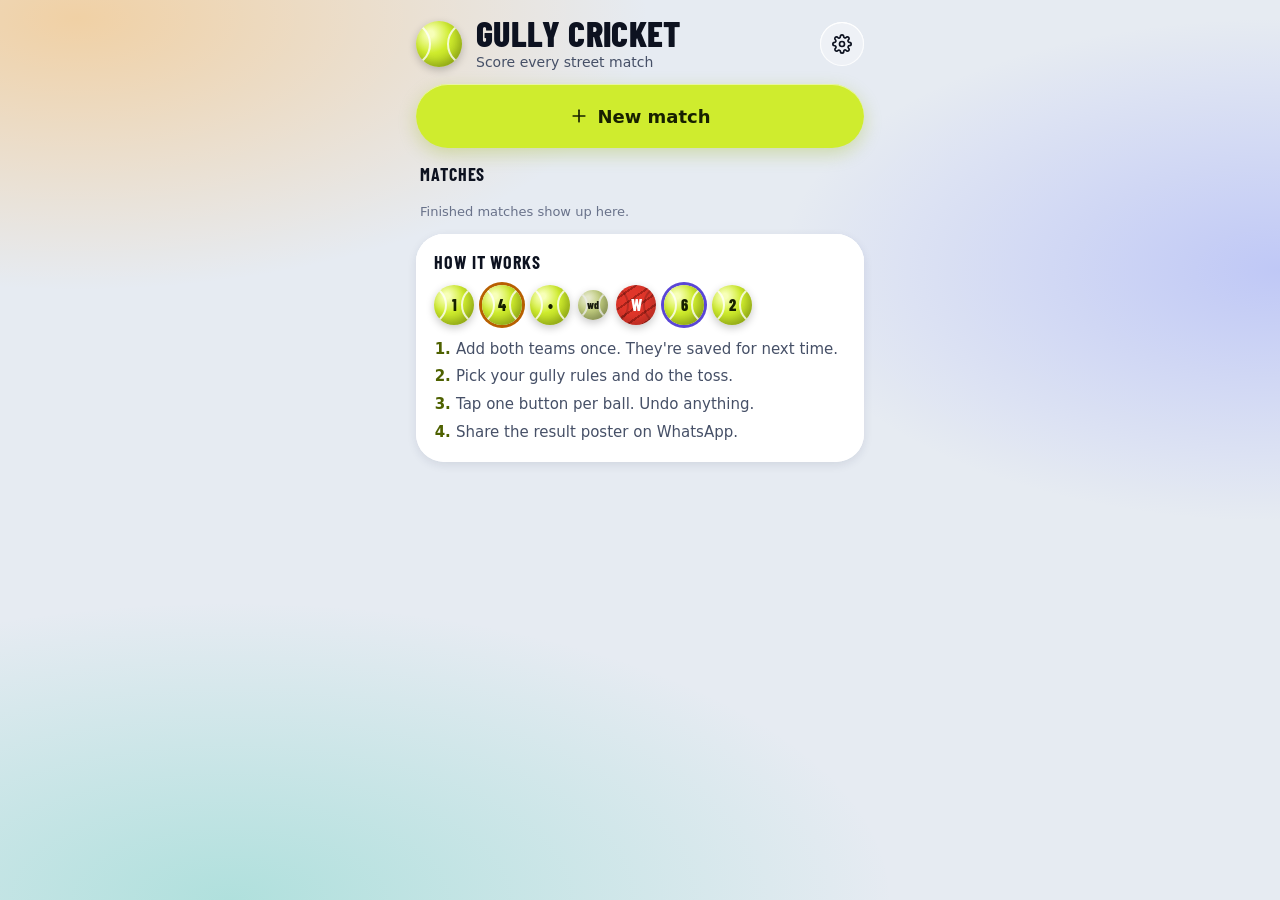
==== android/app/src/main/assets/www/index.html @ 4db772de "Gully Cricket: offline Android app + GitHub Actions APK release - Rules engine (event-sourced) with " ====
<!doctype html><html lang="en"><head><meta charset="utf-8"><meta name="viewport" content="width=device-width,initial-scale=1"><meta name="theme-color" content="#0A0D13"><style>:root{color-scheme:light;padding-top:env(safe-area-inset-top,0px);padding-bottom:env(safe-area-inset-bottom,0px)}body{margin:0;font:14px system-ui,sans-serif}img{max-width:100%}[hidden]{display:none!important}</style></head><body><title>Gully Cricket Scorer</title>
<style>
@font-face{font-family:"Anton";font-style:normal;font-weight:400;font-display:swap;src:url([data-uri]) format("woff2")}
@font-face{font-family:"Barlow Condensed";font-style:normal;font-weight:500;font-display:swap;src:url([data-uri]) format("woff2")}
@font-face{font-family:"Barlow Condensed";font-style:normal;font-weight:600;font-display:swap;src:url([data-uri]) format("woff2")}
@font-face{font-family:"Barlow Condensed";font-style:normal;font-weight:700;font-display:swap;src:url([data-uri]) format("woff2")}
@font-face{font-family:"Barlow Condensed";font-style:normal;font-weight:800;font-display:swap;src:url([data-uri]) format("woff2")}
@font-face{font-family:"Noto Sans Kannada";font-style:normal;font-weight:400;font-display:swap;src:url([data-uri]) format("woff2");unicode-range:U+0C80-0CFF, U+200C-200D, U+20B9, U+25CC}
@font-face{font-family:"Noto Sans Kannada";font-style:normal;font-weight:600;font-display:swap;src:url([data-uri]) format("woff2");unicode-range:U+0C80-0CFF, U+200C-200D, U+20B9, U+25CC}
@font-face{font-family:"Noto Sans Kannada";font-style:normal;font-weight:700;font-display:swap;src:url([data-uri]) format("woff2");unicode-range:U+0C80-0CFF, U+200C-200D, U+20B9, U+25CC}
@font-face{font-family:"Noto Sans Kannada";font-style:normal;font-weight:800;font-display:swap;src:url([data-uri]) format("woff2");unicode-range:U+0C80-0CFF, U+200C-200D, U+20B9, U+25CC}
</style>
<style>
/* Layout: one 480px column over a fixed "lane at dusk" colour field (sodium streetlight, dusk violet, turf teal).
   Content sits on tinted panes (alpha >= .74 so text holds ~7:1 outdoors); floating controls are blurred glass capsules.
   Signature: the over tracker drawn as tennis balls; a wicket is the red tape ball. */
:root {
  --field: #0A0D13;
  --glow-a: rgba(255, 166, 43, .40);
  --glow-b: rgba(92, 104, 255, .38);
  --glow-c: rgba(25, 194, 160, .28);
  --ball: #D4F03C;
  --ball-deep: #A3BF14;
  --ball-ink: #172000;
  --accent-ink: #D4F03C;
  --tape: #FF4B3E;
  --tape-deep: #B4261C;
  --four: #FFB13B;
  --six: #A193FF;
  --ok: #38D996;
  --ink: #F3F6FB;
  --ink-2: #B0B8C9;
  --ink-3: #7F889B;
  --pane: rgba(14, 18, 28, .76);
  --pane-2: rgba(255, 255, 255, .07);
  --pane-solid: #121722;
  --solid-2: #1D2331;
  --glass: rgba(24, 29, 43, .68);
  --glass-hi: rgba(255, 255, 255, .10);
  --glass-press: rgba(255, 255, 255, .20);
  --glass-sheet: rgba(16, 20, 31, .86);
  --thumb: rgba(255, 255, 255, .17);
  --rim: rgba(255, 255, 255, .13);
  --rim-top: rgba(255, 255, 255, .30);
  --line: rgba(255, 255, 255, .09);
  --shadow: 0 12px 40px rgba(0, 0, 0, .40);
  --shadow-sm: 0 4px 14px rgba(0, 0, 0, .28);
  --scrim: rgba(3, 5, 9, .58);
  --focus: #D4F03C;
  --on-ball-glow: rgba(190, 220, 30, .30);
  --f-display: "Barlow Condensed", "Noto Sans Kannada", "Arial Narrow", system-ui, sans-serif;
  --f-num: "Barlow Condensed", "Arial Narrow", system-ui, sans-serif;
  --f-body: system-ui, -apple-system, "Segoe UI", Roboto, "Noto Sans Kannada", sans-serif;
  --r-pane: 28px;
  color-scheme: dark;
}
@media (prefers-color-scheme: light) {
  :root:not([data-theme="dark"]) {
    --field: #E6EBF2;
    --glow-a: rgba(255, 172, 58, .42);
    --glow-b: rgba(110, 126, 255, .32);
    --glow-c: rgba(36, 196, 166, .28);
    --ball: #CFEC2E;
    --ball-deep: #9CB812;
    --ball-ink: #172000;
    --accent-ink: #4E6100;
    --tape: #E0362A;
    --tape-deep: #A8231A;
    --four: #B85F00;
    --six: #5A46D6;
    --ok: #0E9F62;
    --ink: #0D1220;
    --ink-2: #465067;
    --ink-3: #69728A;
    --pane: rgba(255, 255, 255, .78);
    --pane-2: rgba(13, 18, 32, .055);
    --pane-solid: #FFFFFF;
    --solid-2: #EEF1F6;
    --glass: rgba(255, 255, 255, .62);
    --glass-hi: rgba(255, 255, 255, .72);
    --glass-press: rgba(255, 255, 255, .95);
    --glass-sheet: rgba(250, 251, 253, .90);
    --thumb: #FFFFFF;
    --rim: rgba(255, 255, 255, .85);
    --rim-top: rgba(255, 255, 255, 1);
    --line: rgba(13, 18, 32, .09);
    --shadow: 0 12px 32px rgba(32, 44, 80, .16);
    --shadow-sm: 0 3px 10px rgba(32, 44, 80, .10);
    --scrim: rgba(20, 26, 40, .38);
    --focus: #3346FF;
    --on-ball-glow: rgba(150, 180, 10, .30);
    color-scheme: light;
  }
}
:root[data-theme="light"] {
  --field: #E6EBF2;
  --glow-a: rgba(255, 172, 58, .42);
  --glow-b: rgba(110, 126, 255, .32);
  --glow-c: rgba(36, 196, 166, .28);
  --ball: #CFEC2E;
  --ball-deep: #9CB812;
  --ball-ink: #172000;
  --accent-ink: #4E6100;
  --tape: #E0362A;
  --tape-deep: #A8231A;
  --four: #B85F00;
  --six: #5A46D6;
  --ok: #0E9F62;
  --ink: #0D1220;
  --ink-2: #465067;
  --ink-3: #69728A;
  --pane: rgba(255, 255, 255, .78);
  --pane-2: rgba(13, 18, 32, .055);
  --pane-solid: #FFFFFF;
  --solid-2: #EEF1F6;
  --glass: rgba(255, 255, 255, .62);
  --glass-hi: rgba(255, 255, 255, .72);
  --glass-press: rgba(255, 255, 255, .95);
  --glass-sheet: rgba(250, 251, 253, .90);
  --thumb: #FFFFFF;
  --rim: rgba(255, 255, 255, .85);
  --rim-top: rgba(255, 255, 255, 1);
  --line: rgba(13, 18, 32, .09);
  --shadow: 0 12px 32px rgba(32, 44, 80, .16);
  --shadow-sm: 0 3px 10px rgba(32, 44, 80, .10);
  --scrim: rgba(20, 26, 40, .38);
  --focus: #3346FF;
  --on-ball-glow: rgba(150, 180, 10, .30);
  color-scheme: light;
}

/* Surface indirection: Solid look, reduced transparency and high contrast swap glass for solid fills. */
:root {
  --s-pane: var(--pane);
  --s-glass: var(--glass);
  --s-glass-hi: var(--glass-hi);
  --s-sheet: var(--glass-sheet);
  --blur: blur(18px) saturate(170%);
}
@media (prefers-reduced-transparency: reduce) {
  :root { --s-pane: var(--pane-solid); --s-glass: var(--solid-2); --s-glass-hi: var(--solid-2); --s-sheet: var(--pane-solid); --blur: none; }
}
@media (prefers-contrast: more) {
  :root { --s-pane: var(--pane-solid); --s-glass: var(--solid-2); --s-glass-hi: var(--solid-2); --s-sheet: var(--pane-solid); --blur: none; --rim: var(--ink-3); }
}
html[data-glass="off"] { --s-pane: var(--pane-solid); --s-glass: var(--solid-2); --s-glass-hi: var(--solid-2); --s-sheet: var(--pane-solid); --blur: none; }

*, *::before, *::after { box-sizing: border-box; }
html { -webkit-text-size-adjust: 100%; }
html, body { min-height: 100%; }
body { background: var(--field); color: var(--ink); font: 400 15px/1.45 var(--f-body); -webkit-font-smoothing: antialiased; }
html[lang="kn"] body { line-height: 1.6; }
button, input, textarea { font: inherit; color: inherit; }
button { cursor: pointer; -webkit-tap-highlight-color: transparent; touch-action: manipulation; }
:focus-visible { outline: 3px solid var(--focus); outline-offset: 2px; }
.sr { position: absolute !important; width: 1px; height: 1px; overflow: hidden; clip: rect(0 0 0 0); white-space: nowrap; }

.field-bg {
  position: fixed; inset: 0; z-index: 0; pointer-events: none;
  background:
    radial-gradient(62% 42% at 6% 2%, var(--glow-a), transparent 72%),
    radial-gradient(56% 40% at 100% 30%, var(--glow-b), transparent 70%),
    radial-gradient(72% 46% at 18% 100%, var(--glow-c), transparent 72%),
    var(--field);
}

#app { position: relative; z-index: 1; max-width: 480px; margin: 0 auto; padding-inline: 16px; padding-block: 10px 36px; display: flex; flex-direction: column; gap: 12px; }
#app.has-bar { padding-bottom: calc(112px + env(safe-area-inset-bottom, 0px)); }
#app.enter > * { animation: rise .34s cubic-bezier(.2, .8, .2, 1) both; }
#app.enter > *:nth-child(2) { animation-delay: .03s; }
#app.enter > *:nth-child(3) { animation-delay: .06s; }
#app.enter > *:nth-child(4) { animation-delay: .09s; }
@keyframes rise { from { transform: translateY(14px); } to { transform: none; } }

/* ---------- surfaces ---------- */
.pane {
  position: relative; border-radius: var(--r-pane); padding: 18px;
  background: var(--s-pane);
  box-shadow: var(--shadow-sm), inset 0 1px 0 var(--rim-top), inset 0 0 0 1px var(--rim);
}
.glass { background: var(--s-glass); -webkit-backdrop-filter: var(--blur); backdrop-filter: var(--blur); }

/* ---------- type ---------- */
.display { margin: 6px 0; font: 800 34px/1.02 var(--f-display); text-transform: uppercase; letter-spacing: .01em; text-wrap: balance; }
html[lang="kn"] .display { text-transform: none; font-size: 26px; line-height: 1.32; }
.sec { margin: 0 0 12px; font: 700 18px/1.15 var(--f-display); letter-spacing: .05em; text-transform: uppercase; text-wrap: balance; }
html[lang="kn"] .sec { text-transform: none; letter-spacing: 0; font-size: 17px; }
.eyebrow { margin: 0; display: flex; align-items: center; gap: 8px; font: 700 12px/1.3 var(--f-body); letter-spacing: .12em; text-transform: uppercase; color: var(--ink-2); }
html[lang="kn"] .eyebrow { letter-spacing: .02em; }
.label { margin: 14px 0 8px; font-size: 13px; font-weight: 700; color: var(--ink-2); }
.meta { margin: 6px 0 0; color: var(--ink-3); font-size: 13px; }
.center { text-align: center; }
.big-line { margin: 4px 0; font-size: 18px; font-weight: 700; text-wrap: balance; }
.vs { color: var(--ink-3); font-weight: 600; font-size: .85em; padding: 0 4px; }

/* ---------- controls ---------- */
.pill {
  display: inline-flex; align-items: center; justify-content: center; gap: 8px;
  min-height: 48px; padding: 10px 20px; border: 0; border-radius: 999px;
  font: 650 15px/1.2 var(--f-body); color: var(--ink); text-align: center; white-space: normal;
  background: var(--s-glass-hi);
  box-shadow: inset 0 1px 0 var(--rim-top), inset 0 0 0 1px var(--rim);
  transition: transform .12s ease, background-color .12s ease;
}
.pill:active { transform: scale(.97); background: var(--glass-press); }
.pill.primary { background: var(--ball); color: var(--ball-ink); box-shadow: inset 0 1px 0 rgba(255, 255, 255, .55), 0 6px 18px var(--on-ball-glow); }
.pill.danger { background: var(--tape); color: #fff; box-shadow: inset 0 1px 0 rgba(255, 255, 255, .35); }
.pill.danger-soft { color: var(--tape); }
.pill.ok { background: var(--ok); color: #03140C; box-shadow: inset 0 1px 0 rgba(255, 255, 255, .45); }
.pill.on, .pill[aria-pressed="true"] { background: var(--ink); color: var(--field); box-shadow: none; }
.pill:disabled { opacity: .42; cursor: not-allowed; transform: none; }
.pill[aria-pressed="true"]:disabled { opacity: .92; }
.pill.wide { width: 100%; }
.pill-sm { min-height: 44px; padding: 6px 14px; font-size: 13px; }
.pill-lg { min-height: 56px; font-size: 16px; }
.pill-xl { min-height: 64px; font-size: 18px; padding-inline: 26px; }
.pill svg { flex: none; }

.icon-btn {
  width: 44px; height: 44px; flex: none; border: 0; border-radius: 50%; display: grid; place-items: center;
  color: var(--ink); background: var(--s-glass);
  -webkit-backdrop-filter: var(--blur); backdrop-filter: var(--blur);
  box-shadow: inset 0 1px 0 var(--rim-top), inset 0 0 0 1px var(--rim);
}
.icon-btn:active { transform: scale(.94); }
.icon-spacer { width: 44px; height: 44px; }

.chip-row { display: flex; flex-wrap: wrap; gap: 8px; }
.chip {
  display: inline-flex; align-items: center; gap: 8px; min-height: 44px; padding: 8px 16px;
  border: 0; border-radius: 999px; background: var(--pane-2); color: var(--ink);
  font: 600 14px/1.2 var(--f-body); box-shadow: inset 0 0 0 1px var(--line);
}
.chip.on { background: var(--ink); color: var(--field); box-shadow: none; }
.chip:disabled { opacity: .38; cursor: not-allowed; }
.chip i { width: 10px; height: 10px; border-radius: 50%; background: var(--c); flex: none; }
.chip small { opacity: .62; font: 700 13px/1 var(--f-num); }

.seg {
  position: relative; display: grid; grid-template-columns: repeat(var(--n), minmax(0, 1fr));
  padding: 4px; border-radius: 999px; background: var(--pane-2); box-shadow: inset 0 0 0 1px var(--line);
}
.seg-thumb {
  position: absolute; top: 4px; bottom: 4px; border-radius: 999px;
  left: calc(4px + var(--i) * ((100% - 8px) / var(--n))); width: calc((100% - 8px) / var(--n));
  background: var(--thumb); box-shadow: var(--shadow-sm), inset 0 1px 0 var(--rim-top);
  transition: left .26s cubic-bezier(.3, .7, .2, 1);
}
.seg button {
  position: relative; z-index: 1; min-height: 44px; padding: 6px 8px; border: 0; border-radius: 999px;
  background: none; color: var(--ink-2); font: 650 14px/1.15 var(--f-body); min-width: 0; overflow-wrap: anywhere;
}
.seg button[aria-checked="true"] { color: var(--ink); }

.row-switch {
  display: flex; align-items: center; justify-content: space-between; gap: 14px; width: 100%;
  min-height: 54px; padding: 8px 0; border: 0; background: none; color: inherit; text-align: left;
}
.row-switch + .row-switch { border-top: 1px solid var(--line); }
.rs-text { min-width: 0; }
.rs-label { display: block; font-weight: 650; }
.rs-sub { display: block; color: var(--ink-3); font-size: 13px; }
.switch { position: relative; flex: none; width: 52px; height: 32px; border-radius: 999px; background: var(--pane-2); box-shadow: inset 0 0 0 1px var(--line); transition: background-color .2s; }
.switch i { position: absolute; top: 3px; left: 3px; width: 26px; height: 26px; border-radius: 50%; background: #fff; box-shadow: 0 2px 6px rgba(0, 0, 0, .3); transition: transform .2s; }
.row-switch[aria-checked="true"] .switch { background: var(--ball); box-shadow: none; }
.row-switch[aria-checked="true"] .switch i { transform: translateX(20px); }

.field {
  width: 100%; min-height: 48px; padding: 10px 18px; border: 0; border-radius: 999px;
  background: var(--pane-2); color: var(--ink); font: 500 16px/1.25 var(--f-body);
  box-shadow: inset 0 0 0 1px var(--line);
}
.field::placeholder { color: var(--ink-3); }
.field:focus { outline: none; box-shadow: inset 0 0 0 2px var(--focus); }
textarea.field { border-radius: 20px; min-height: 88px; resize: vertical; }

.duo { display: grid; grid-template-columns: 1fr 1fr; gap: 10px; }
.grid2 { display: grid; grid-template-columns: 1fr 1fr; gap: 10px; }
.grid3 { display: grid; grid-template-columns: repeat(3, minmax(0, 1fr)); gap: 8px; }
.grid4 { display: grid; grid-template-columns: repeat(4, minmax(0, 1fr)); gap: 8px; }
@media (max-width: 370px) { .grid3 { grid-template-columns: 1fr 1fr; } }

/* ---------- top bar ---------- */
.top { display: grid; grid-template-columns: 44px minmax(0, 1fr) 44px; align-items: center; gap: 10px; padding-top: 4px; }
.top-title { margin: 0; text-align: center; font: 700 21px/1.05 var(--f-display); letter-spacing: .03em; text-transform: uppercase; min-width: 0; }
html[lang="kn"] .top-title { text-transform: none; letter-spacing: 0; font-size: 19px; line-height: 1.3; }
.top-title small { display: block; margin-top: 2px; font: 500 12px/1.3 var(--f-body); letter-spacing: 0; text-transform: none; color: var(--ink-2); white-space: nowrap; overflow: hidden; text-overflow: ellipsis; }

/* ---------- home ---------- */
.hero { display: flex; align-items: center; justify-content: space-between; gap: 12px; padding-top: 6px; }
.brand { display: flex; align-items: center; gap: 14px; min-width: 0; }
.brand-name { margin: 0; font: 800 36px/.92 var(--f-display); text-transform: uppercase; letter-spacing: .01em; }
html[lang="kn"] .brand-name { text-transform: none; font-size: 30px; line-height: 1.2; }
.brand-sub { margin: 3px 0 0; color: var(--ink-2); font-size: 14px; }
.live-dot { width: 9px; height: 9px; border-radius: 50%; background: var(--tape); box-shadow: 0 0 0 0 var(--tape); animation: pulse 1.8s ease-out infinite; }
@keyframes pulse { 0% { box-shadow: 0 0 0 0 rgba(255, 75, 62, .6); } 100% { box-shadow: 0 0 0 10px rgba(255, 75, 62, 0); } }
.live .score-line { margin: 2px 0 14px; font: 700 24px/1.1 var(--f-num); }
.sec-row { display: flex; align-items: baseline; justify-content: space-between; gap: 12px; padding: 4px 4px 0; }
.sec-row .sec { margin: 0; }
.link { border: 0; background: none; color: var(--accent-ink); font-weight: 700; padding: 10px 4px; min-height: 44px; }
.list { display: grid; gap: 8px; }
.row-item {
  display: grid; grid-template-columns: auto minmax(0, 1fr) auto; align-items: center; gap: 12px;
  width: 100%; min-height: 64px; padding: 12px 18px; border: 0; border-radius: 22px; text-align: left;
  background: var(--s-pane); color: var(--ink); box-shadow: var(--shadow-sm), inset 0 1px 0 var(--rim-top), inset 0 0 0 1px var(--rim);
}
.ri-no { font: 700 18px/1 var(--f-num); color: var(--ink-3); }
.ri-main { min-width: 0; }
.ri-main b { display: block; white-space: nowrap; overflow: hidden; text-overflow: ellipsis; }
.ri-main small { display: block; color: var(--ink-2); font-size: 13px; }
.ri-date { color: var(--ink-3); font-size: 12px; text-align: right; }
.badge { display: inline-flex; align-items: center; padding: 3px 10px; border-radius: 999px; background: var(--pane-2); font: 700 11px/1.3 var(--f-body); letter-spacing: .06em; text-transform: uppercase; color: var(--ink); }
.badge.hot { background: var(--tape); color: #fff; }
.steps { margin: 14px 0 0; padding-left: 22px; display: grid; gap: 6px; color: var(--ink-2); }
.steps li::marker { color: var(--accent-ink); font-weight: 800; }
.note { display: flex; align-items: center; justify-content: space-between; gap: 10px; padding: 6px 8px 6px 18px; border-radius: 999px; background: var(--pane-2); font-size: 13px; color: var(--ink-2); }

/* ---------- tennis balls (signature) ---------- */
.balls { display: flex; flex-wrap: wrap; gap: 8px; align-items: center; }
.tb {
  --s: 40px; position: relative; flex: none; width: var(--s); height: var(--s); border-radius: 50%; overflow: hidden;
  display: grid; place-items: center; color: var(--ball-ink); font: 800 16px/1 var(--f-num);
  background: radial-gradient(circle at 32% 28%, #F7FFB8 0 7%, var(--ball) 42%, var(--ball-deep) 100%);
  box-shadow: inset -3px -4px 8px rgba(0, 0, 0, .18), 0 3px 8px rgba(0, 0, 0, .22);
}
.tb::before, .tb::after { content: ""; position: absolute; top: 0; width: 100%; height: 100%; border-radius: 50%; border: 2px solid rgba(255, 255, 255, .78); pointer-events: none; }
.tb::before { left: -68%; }
.tb::after { left: 68%; }
.tb b { position: relative; z-index: 1; font-weight: 800; }
.tb.tone-4 { box-shadow: 0 0 0 3px var(--four), inset -3px -4px 8px rgba(0, 0, 0, .18); }
.tb.tone-6 { box-shadow: 0 0 0 3px var(--six), inset -3px -4px 8px rgba(0, 0, 0, .18); }
.tb.tone-w { color: #fff; background: repeating-linear-gradient(-35deg, var(--tape) 0 7px, var(--tape-deep) 7px 9px); }
.tb.tone-w::before, .tb.tone-w::after { border-color: rgba(0, 0, 0, .18); }
.tb.tone-x { filter: saturate(.45) brightness(.92); }
.tb.mini { --s: 30px; font-size: 11px; }
.tb.empty { background: none; box-shadow: inset 0 0 0 2px var(--line); }
.tb.empty::before, .tb.empty::after { display: none; }
.tb-logo { --s: 46px; }

/* ---------- scoring ---------- */
.board { padding: 14px 16px 12px; overflow: hidden; background: var(--s-pane); background: radial-gradient(90% 70% at 0% 0%, color-mix(in srgb, var(--team) 30%, transparent), transparent 62%), var(--s-pane); }
.board-top { display: flex; justify-content: space-between; align-items: center; gap: 10px; color: var(--ink-2); font-size: 13px; }
.team-tag { display: inline-flex; align-items: center; gap: 8px; font-weight: 750; color: var(--ink); min-width: 0; }
.team-tag span { white-space: nowrap; overflow: hidden; text-overflow: ellipsis; }
.team-tag i, .team-dot { width: 10px; height: 10px; flex: none; border-radius: 50%; background: var(--team); box-shadow: 0 0 0 3px color-mix(in srgb, var(--team) 30%, transparent); }
.board-main { display: flex; align-items: flex-end; justify-content: space-between; gap: 12px; margin-top: 2px; }
.score { font-family: var(--f-num); line-height: .86; font-variant-numeric: tabular-nums; white-space: nowrap; }
.score b { font-size: 72px; font-weight: 700; letter-spacing: -.01em; }
.score span { font-size: 40px; font-weight: 600; color: var(--ink-2); }
.overs { text-align: right; font-family: var(--f-num); white-space: nowrap; }
.overs b { display: block; font-size: 32px; font-weight: 700; line-height: 1; }
.overs span { color: var(--ink-2); font-size: 14px; font-weight: 600; }
.board-foot { display: flex; flex-wrap: wrap; align-items: center; gap: 4px 14px; margin-top: 8px; font-size: 14px; color: var(--ink-2); }
.board-foot b { color: var(--ink); font: 700 18px/1 var(--f-num); }
.need { color: var(--ink); font-weight: 750; }

.crease { display: grid; gap: 2px; margin-top: 10px; padding-top: 8px; border-top: 1px solid var(--line); }
.bat { display: grid; grid-template-columns: 22px minmax(0, 1fr) auto 40px; align-items: center; gap: 8px; min-height: 38px; padding: 3px 8px; border-radius: 14px; }
.bat.on { background: var(--pane-2); }
.bat .strike { display: grid; place-items: center; color: var(--accent-ink); }
.bat .bname { min-width: 0; white-space: nowrap; overflow: hidden; text-overflow: ellipsis; }
.bat .bname b { font-weight: 700; font-size: 16px; }
.bat .bname small { margin-left: 8px; font-size: 12px; color: var(--ink-3); }
.bat .br { font: 700 23px/1 var(--f-num); font-variant-numeric: tabular-nums; text-align: right; }
.bat .bb { color: var(--ink-2); font: 600 15px/1 var(--f-num); }
.crease-foot { display: flex; align-items: center; gap: 6px 12px; padding: 8px 2px 0; margin-top: 4px; border-top: 1px solid var(--line); font-size: 13px; color: var(--ink-2); }
.crease-foot .bowler { display: inline-flex; align-items: center; gap: 6px; min-width: 0; flex: 1 1 auto; }
.crease-foot .bowler b { color: var(--ink); white-space: nowrap; overflow: hidden; text-overflow: ellipsis; min-width: 0; }
.crease-foot .part { white-space: nowrap; }
.fig { font: 600 15px/1 var(--f-num); color: var(--ink); white-space: nowrap; }
.swap-btn { width: 40px; height: 40px; margin-left: auto; -webkit-backdrop-filter: none; backdrop-filter: none; background: var(--pane-2); }
@media (max-width: 380px) { .crease-foot .part { display: none; } }

.tracker { padding: 6px 8px 12px 16px; }
.tracker-top { display: flex; align-items: center; justify-content: space-between; gap: 8px; }
.tracker-top .pill { flex: none; padding-inline: 12px; }
.tracker-head { margin: 0; min-width: 0; color: var(--ink-2); font-size: 12px; font-weight: 700; letter-spacing: .06em; text-transform: uppercase; }
.tracker-head.hint { color: var(--four); letter-spacing: .01em; text-transform: none; font-size: 13px; }
html[lang="kn"] .tracker-head { letter-spacing: 0; font-size: 13px; }
.tracker .balls { gap: 6px; min-height: 36px; margin-top: 4px; }
.tracker .tb { --s: 34px; font-size: 15px; }
.tracker .tb.mini { --s: 26px; font-size: 10px; }

.pad { display: grid; gap: 10px; }
.mods { display: grid; grid-template-columns: repeat(auto-fit, minmax(68px, 1fr)); gap: 8px; }
.mod {
  min-height: 46px; padding: 6px 8px; border: 0; border-radius: 999px; color: var(--ink);
  font: 700 14px/1.1 var(--f-body); background: var(--s-glass);
  box-shadow: inset 0 1px 0 var(--rim-top), inset 0 0 0 1px var(--rim);
}
.mod[aria-pressed="true"] { background: var(--four); color: #1D1200; box-shadow: inset 0 1px 0 rgba(255, 255, 255, .5); }
.keys { display: grid; grid-template-columns: repeat(4, minmax(0, 1fr)); gap: 10px; }
.key {
  display: grid; place-items: center; align-content: center; min-height: 64px; border: 0; border-radius: 999px;
  color: var(--ink); background: var(--s-glass); font: 700 32px/1 var(--f-num);
  box-shadow: inset 0 1px 0 var(--rim-top), inset 0 0 0 1px var(--rim), var(--shadow-sm);
  transition: transform .1s ease, background-color .1s ease;
  -webkit-user-select: none; user-select: none; -webkit-touch-callout: none;
}
.key:active { transform: scale(.94); background: var(--glass-press); }
.key small { margin-top: 3px; font: 800 10px/1 var(--f-body); letter-spacing: .08em; color: var(--tape); }
.key.four { color: var(--four); }
.key.six { color: var(--six); }
.key.out { background: var(--tape); color: #fff; font: 800 22px/1 var(--f-display); letter-spacing: .08em; box-shadow: inset 0 1px 0 rgba(255, 255, 255, .35), var(--shadow-sm); }
html[lang="kn"] .key.out { font-size: 18px; letter-spacing: 0; }

/* ---------- openers / picks ---------- */
.toss-line { margin: 0; font-weight: 650; color: var(--ink-2); }
.break { background: var(--s-pane); background: radial-gradient(90% 130% at 100% 0%, color-mix(in srgb, var(--team) 26%, transparent), transparent 62%), var(--s-pane); }
.pick-list { display: grid; gap: 8px; margin: 12px 0 4px; }
.pick {
  display: flex; align-items: center; justify-content: space-between; gap: 12px; width: 100%;
  min-height: 56px; padding: 10px 22px; border: 0; border-radius: 999px; text-align: left;
  background: var(--pane-2); color: var(--ink); font: 650 17px/1.2 var(--f-body); box-shadow: inset 0 0 0 1px var(--line);
}
.pick small { flex: none; color: var(--ink-3); font: 600 15px/1 var(--f-num); }
.pick:disabled { opacity: .42; cursor: not-allowed; }
.pick:active:not(:disabled) { background: var(--glass-press); }

/* ---------- toss ---------- */
.toss-head { text-align: center; }
.vs-line { display: flex; align-items: center; justify-content: center; flex-wrap: wrap; gap: 6px 10px; font: 800 24px/1.1 var(--f-display); text-transform: uppercase; }
html[lang="kn"] .vs-line { text-transform: none; }
.tname { color: var(--ink); text-decoration: underline; text-decoration-color: var(--team); text-decoration-thickness: 4px; text-underline-offset: 6px; }
.team-pill { min-height: 56px; background: color-mix(in srgb, var(--team) 18%, var(--pane-2)); }
.team-pill[aria-pressed="true"] { background: var(--team); color: var(--team-ink); }
.coin-stage { display: grid; place-items: center; padding: 22px 0 10px; perspective: 900px; }
.coin { position: relative; width: 132px; height: 132px; transform-style: preserve-3d; }
.coin .face {
  position: absolute; inset: 0; display: grid; place-items: center; align-content: center; border-radius: 50%;
  -webkit-backface-visibility: hidden; backface-visibility: hidden; color: #3B2A00;
  font: 800 54px/1 var(--f-display);
  background: radial-gradient(circle at 34% 28%, #FFF4B8, #F0C53F 46%, #A97A06 100%);
  box-shadow: inset 0 0 0 6px rgba(255, 255, 255, .35), inset 0 0 0 11px rgba(120, 80, 0, .22), 0 12px 30px rgba(0, 0, 0, .35);
}
.coin .face small { font: 800 11px/1 var(--f-body); letter-spacing: .14em; margin-top: 2px; text-transform: uppercase; }
.coin .tails { transform: rotateY(180deg); }
.coin.show-T { transform: rotateY(180deg); }
.coin.flip-H { animation: flipH 1.6s cubic-bezier(.2, .7, .2, 1) forwards; }
.coin.flip-T { animation: flipT 1.6s cubic-bezier(.2, .7, .2, 1) forwards; }
@keyframes flipH { 0% { transform: translateY(0) rotateY(0); } 45% { transform: translateY(-80px) rotateY(1080deg); } 100% { transform: translateY(0) rotateY(1800deg); } }
@keyframes flipT { 0% { transform: translateY(0) rotateY(0); } 45% { transform: translateY(-80px) rotateY(1170deg); } 100% { transform: translateY(0) rotateY(1980deg); } }
.toss-result { text-align: center; }
.toss-result .display { margin: 2px 0 12px; }

/* ---------- tie + bowl-out ---------- */
.tie-hero { text-align: center; }
.options { display: grid; gap: 10px; }
.option { display: grid; gap: 4px; width: 100%; padding: 18px 22px; border: 0; text-align: left; color: var(--ink); }
.option b { font: 800 24px/1 var(--f-display); text-transform: uppercase; letter-spacing: .02em; }
html[lang="kn"] .option b { text-transform: none; font-size: 21px; line-height: 1.3; }
.option span { color: var(--ink-2); font-size: 14px; }
.option:active { transform: scale(.98); }
.bo-row { display: grid; grid-template-columns: minmax(0, 1fr) auto; align-items: center; gap: 6px 10px; padding: 10px 12px; border-radius: 18px; }
.bo-row.turn { background: var(--pane-2); }
.bo-team { display: flex; align-items: center; gap: 8px; font-weight: 750; min-width: 0; }
.bo-team span { white-space: nowrap; overflow: hidden; text-overflow: ellipsis; }
.bo-hits { font: 700 30px/1 var(--f-num); }
.slots { grid-column: 1 / -1; display: flex; flex-wrap: wrap; gap: 6px; }
.slot { width: 34px; height: 34px; border-radius: 50%; display: grid; place-items: center; box-shadow: inset 0 0 0 2px var(--line); }
.slot.hit { background: var(--ok); color: #03140C; box-shadow: none; }
.slot.miss { background: var(--tape); color: #fff; box-shadow: none; }

/* ---------- result ---------- */
.result-hero { text-align: center; padding: 26px 20px 22px; background: var(--s-pane); background: radial-gradient(120% 90% at 50% 0%, color-mix(in srgb, var(--team) 36%, transparent), transparent 66%), var(--s-pane); }
.result-hero .eyebrow { justify-content: center; }
.trophy { width: 62px; height: 62px; margin: 0 auto 10px; border-radius: 50%; display: grid; place-items: center; background: var(--ball); color: var(--ball-ink); box-shadow: 0 8px 24px var(--on-ball-glow); }
.score-lines { display: grid; gap: 4px; margin-top: 14px; }
.score-lines p { margin: 0; display: flex; justify-content: center; align-items: baseline; gap: 10px; font-size: 15px; }
.score-lines b { font: 700 22px/1 var(--f-num); }
.score-lines .so-label { justify-content: center; margin-top: 8px; font-size: 11px; }
.potm-row { display: flex; align-items: center; justify-content: space-between; gap: 12px; margin-top: 6px; }
.potm-name { margin: 0; font: 800 30px/1.05 var(--f-display); text-transform: uppercase; overflow-wrap: anywhere; }
html[lang="kn"] .potm-name { text-transform: none; }
.potm-pts { flex: none; text-align: center; }
.potm-pts b { display: block; font: 700 34px/1 var(--f-num); color: var(--accent-ink); }
.potm-pts small { color: var(--ink-3); font-size: 12px; }
.potm-line { margin: 8px 0 0; font: 650 17px/1.3 var(--f-num); color: var(--ink-2); }
.rematch .grid3 { margin-top: 10px; }
.pick-pill { flex-direction: column; gap: 2px; margin-top: 10px; padding-block: 8px; }
.pick-pill small { font-size: 12px; font-weight: 600; color: var(--ink-2); }
.table-wrap { overflow-x: auto; margin: 10px -2px 0; }
table.sc { width: 100%; border-collapse: collapse; font-variant-numeric: tabular-nums; }
.sc th { padding: 6px 4px; border-bottom: 1px solid var(--line); text-align: right; font-size: 12px; font-weight: 650; color: var(--ink-3); }
.sc td { padding: 8px 4px; border-bottom: 1px solid var(--line); text-align: right; font: 600 16px/1.2 var(--f-num); }
.sc th:first-child, .sc td:first-child { text-align: left; }
.sc td:first-child { font: 650 14px/1.3 var(--f-body); }
.sc td small { display: block; color: var(--ink-3); font-size: 12px; font-weight: 500; }
.sc-line { display: flex; align-items: baseline; gap: 8px; margin: 10px 0 0; font-size: 14px; color: var(--ink-2); }
.sc-line b { color: var(--ink); font: 700 18px/1 var(--f-num); }
.sc-line.total b { font-size: 22px; }
.fow { margin: 0; font: 600 15px/1.6 var(--f-num); }
.fow small { color: var(--ink-3); font-family: var(--f-body); font-size: 12px; }

/* ---------- poster ---------- */
.poster-frame { border-radius: 22px; overflow: hidden; box-shadow: var(--shadow); background: #0B0E14; aspect-ratio: 4 / 5; max-width: 100%; display: grid; place-items: center; }
.poster-img { display: block; width: 100%; height: auto; }
.poster-loading { color: #B0B8C9; font-weight: 650; }

/* ---------- team setup ---------- */
.team-head { display: flex; align-items: center; gap: 12px; }
.team-head .team-dot { width: 14px; height: 14px; box-shadow: 0 0 0 4px color-mix(in srgb, var(--team) 26%, transparent); }
.field-name { font-weight: 700; font-size: 19px; }
.saved-row { margin-top: 12px; }
.swatches { display: flex; flex-wrap: wrap; gap: 2px; margin-top: 10px; }
.swatch { width: 38px; height: 38px; border: 0; border-radius: 50%; background: none; display: grid; place-items: center; }
.swatch::before { content: ""; width: 26px; height: 26px; border-radius: 50%; background: var(--c); box-shadow: inset 0 0 0 2px rgba(255, 255, 255, .25); }
.swatch[aria-checked="true"]::before { box-shadow: 0 0 0 3px var(--field), 0 0 0 5px var(--c); }
.roster { list-style: none; margin: 12px 0; padding: 0; display: grid; gap: 6px; }
.roster li { display: grid; grid-template-columns: 26px minmax(0, 1fr) 44px; align-items: center; gap: 6px; min-height: 46px; padding: 1px 2px 1px 14px; border-radius: 999px; background: var(--pane-2); }
.roster .num { color: var(--ink-3); font: 700 15px/1 var(--f-num); }
.roster .pname { font-weight: 600; overflow: hidden; text-overflow: ellipsis; white-space: nowrap; }
.icon-sm { width: 44px; height: 44px; border: 0; border-radius: 50%; background: none; color: var(--ink-3); display: grid; place-items: center; }
.add-row { display: grid; grid-template-columns: minmax(0, 1fr) auto; gap: 8px; }
.add-row .field { min-width: 0; }
.errors { margin: 0; padding: 12px 18px; border-radius: 20px; background: color-mix(in srgb, var(--tape) 16%, var(--s-pane)); color: var(--ink); font-weight: 600; display: grid; gap: 4px; }
.stepper-row { display: flex; align-items: center; justify-content: space-between; gap: 12px; margin: 4px 0 10px; font-weight: 650; }
.stepper-row .seg { flex: 0 1 210px; }
.stepper { display: flex; align-items: center; gap: 10px; }
.num-big { min-width: 48px; text-align: center; font: 700 34px/1 var(--f-num); }

/* ---------- bottom dock, sheets, toasts (real glass) ---------- */
#bar { position: fixed; left: 0; right: 0; bottom: 0; z-index: 20; max-width: 480px; margin: 0 auto; padding: 0 12px calc(12px + env(safe-area-inset-bottom, 0px)); }
.dock {
  display: flex; gap: 8px; padding: 8px; border-radius: 999px;
  background: var(--s-sheet); -webkit-backdrop-filter: var(--blur); backdrop-filter: var(--blur);
  box-shadow: var(--shadow), inset 0 1px 0 var(--rim-top), inset 0 0 0 1px var(--rim);
}
.dock .pill { flex: 1; min-height: 54px; font-size: 16px; }
#sheet { position: fixed; inset: 0; z-index: 30; display: flex; flex-direction: column; justify-content: flex-end; }
.scrim { position: absolute; inset: 0; background: var(--scrim); border: 0; padding: 0; cursor: default; }
.sheet {
  position: relative; width: min(480px, 100%); max-height: 88vh; max-height: 88dvh; margin: 0 auto; overflow-y: auto; overscroll-behavior: contain;
  padding: 8px 18px calc(22px + env(safe-area-inset-bottom, 0px)); border-radius: 32px 32px 0 0;
  background: var(--s-sheet); -webkit-backdrop-filter: var(--blur); backdrop-filter: var(--blur);
  box-shadow: var(--shadow), inset 0 1px 0 var(--rim-top);
  animation: sheetIn .28s cubic-bezier(.2, .8, .2, 1);
}
@keyframes sheetIn { from { transform: translateY(30px); } to { transform: none; } }
.grip { width: 42px; height: 5px; margin: 4px auto 12px; border-radius: 3px; background: var(--ink-3); opacity: .45; }
.sheet-head { display: flex; align-items: center; justify-content: space-between; gap: 10px; }
.sheet-head h2 { margin: 0; font: 800 26px/1.1 var(--f-display); text-transform: uppercase; letter-spacing: .02em; }
html[lang="kn"] .sheet-head h2 { text-transform: none; letter-spacing: 0; font-size: 22px; line-height: 1.35; }
.sheet-sub { margin: 4px 0 0; color: var(--ink-2); font-weight: 600; }
.sheet .label:first-of-type { margin-top: 10px; }
.sheet-actions { display: flex; flex-wrap: wrap; gap: 8px; margin-top: 12px; }
.sheet-actions .pill { flex: 1 1 auto; }
.sheet .grid2, .sheet .grid4 { margin-top: 4px; }
.sheet .wide { margin-top: 14px; }
.sheet .icon-btn { -webkit-backdrop-filter: none; backdrop-filter: none; background: var(--pane-2); box-shadow: inset 0 0 0 1px var(--line); }
.menu-list { display: grid; gap: 8px; margin-top: 12px; }
.menu-item { min-height: 54px; padding: 10px 22px; border: 0; border-radius: 999px; text-align: left; background: var(--pane-2); color: var(--ink); font: 650 16px/1.2 var(--f-body); box-shadow: inset 0 0 0 1px var(--line); }
.menu-item.danger { color: var(--tape); }
.rules-list { margin: 10px 0 0; padding: 0; list-style: none; display: grid; }
.rules-list li { display: flex; justify-content: space-between; gap: 12px; padding: 10px 2px; border-bottom: 1px solid var(--line); }
.rules-list li span:last-child { font-weight: 700; text-align: right; }
.status { margin: 0; font-weight: 650; display: flex; align-items: center; gap: 8px; }
.status::before { content: ""; width: 9px; height: 9px; border-radius: 50%; background: var(--ink-3); }
.status.cloud::before { background: var(--ok); }
.file-pill { cursor: pointer; }
#toast { position: fixed; left: 0; right: 0; top: calc(12px + env(safe-area-inset-top, 0px)); z-index: 40; display: flex; justify-content: center; padding: 0 16px; pointer-events: none; }
.toast {
  max-width: 440px; padding: 12px 20px; border-radius: 999px; font-weight: 650; text-align: center;
  background: var(--s-sheet); -webkit-backdrop-filter: var(--blur); backdrop-filter: var(--blur);
  box-shadow: var(--shadow), inset 0 0 0 1px var(--rim); animation: sheetIn .22s ease-out;
}

html[lang="kn"] .badge, html[lang="kn"] .coin .face small, html[lang="kn"] .key small { letter-spacing: 0; }

@media (prefers-reduced-motion: reduce) {
  *, *::before, *::after { animation-duration: .001ms !important; animation-iteration-count: 1 !important; transition-duration: .001ms !important; }
}

</style>
<div class="field-bg" aria-hidden="true"></div>
<main id="app"></main>
<div id="bar" hidden></div>
<div id="sheet" hidden></div>
<div id="toast" aria-live="polite"></div>
<noscript><p style="padding:24px;color:inherit">Gully Cricket needs JavaScript to run.</p></noscript>
<script>
/*
 * Gully Cricket rules engine v2
 * Pure, deterministic, event-sourced. No DOM. Runs in the browser and in Node.
 *
 *   state = replay(match)            // fold every event through the rules
 *   tryAppend(match, event)          // validate one more event (undo = drop last event)
 *
 * Only rules that change numbers live here. Umpire-only gully rules
 * (one-tip-one-hand, tip-and-run, underarm...) are stored as house rules and shown, never computed.
 */
(function (root, factory) {
  const api = factory();
  if (typeof module === 'object' && module.exports) module.exports = api;
  else root.GullyEngine = api;
})(typeof globalThis !== 'undefined' ? globalThis : this, function () {
  'use strict';

  const PRESETS = {
    gully:    { overs: 5,  ballsPerOver: 6, wideRuns: 1, wideRebowl: true, nbRuns: 1, nbRebowl: true, freeHit: false, byes: true,  sixOut: false, lbw: false, hitWicket: false, lastManStands: true,  retireAt: 0,  retiredReturn: true, maxOversPerBowler: 0, consecutiveOvers: false },
    tennis:   { overs: 6,  ballsPerOver: 6, wideRuns: 1, wideRebowl: true, nbRuns: 1, nbRebowl: true, freeHit: true,  byes: true,  sixOut: false, lbw: false, hitWicket: false, lastManStands: true,  retireAt: 30, retiredReturn: true, maxOversPerBowler: 2, consecutiveOvers: false },
    box:      { overs: 4,  ballsPerOver: 6, wideRuns: 1, wideRebowl: true, nbRuns: 1, nbRebowl: true, freeHit: false, byes: false, sixOut: true,  lbw: false, hitWicket: false, lastManStands: true,  retireAt: 0,  retiredReturn: true, maxOversPerBowler: 0, consecutiveOvers: false },
    official: { overs: 20, ballsPerOver: 6, wideRuns: 1, wideRebowl: true, nbRuns: 1, nbRebowl: true, freeHit: true,  byes: true,  sixOut: false, lbw: true,  hitWicket: true,  lastManStands: false, retireAt: 0,  retiredReturn: true, maxOversPerBowler: 4, consecutiveOvers: false }
  };
  const EXTRA_DEFAULTS = { singleBatter: false, sixOutRuns: false, jokerBowls: true, superOverWickets: 2, bowloutBalls: 5, houseRules: [] };
  const BOOL_KEYS = ['singleBatter', 'wideRebowl', 'nbRebowl', 'freeHit', 'byes', 'sixOut', 'sixOutRuns', 'lbw', 'hitWicket', 'lastManStands', 'retiredReturn', 'consecutiveOvers', 'jokerBowls'];
  const INT_KEYS = {
    overs: [1, 50, 5], ballsPerOver: [1, 10, 6], wideRuns: [0, 5, 1], nbRuns: [0, 5, 1],
    retireAt: [0, 500, 0], maxOversPerBowler: [0, 50, 0], superOverWickets: [1, 10, 2], bowloutBalls: [1, 10, 5]
  };
  const DISMISSALS = ['bowled', 'caught', 'stumped', 'runOut', 'lbw', 'hitWicket', 'sixOut'];

  function fail(code, detail) {
    const e = new Error(code + (detail ? ': ' + detail : ''));
    e.code = code;
    return e;
  }
  function toInt(v, lo, hi, dflt) {
    const n = Math.round(Number(v));
    return Number.isFinite(n) ? Math.min(hi, Math.max(lo, n)) : dflt;
  }
  function runsArg(v) {
    const n = v == null ? 0 : v;
    if (!Number.isInteger(n) || n < 0 || n > 7) throw fail('bad_runs');
    return n;
  }
  const other = (side) => (side === 'A' ? 'B' : 'A');

  /* ---------- config ---------- */
  function normalizeConfig(cfg) {
    const c = Object.assign({}, PRESETS.gully, EXTRA_DEFAULTS, cfg || {});
    for (const k in INT_KEYS) { const r = INT_KEYS[k]; c[k] = toInt(c[k], r[0], r[1], r[2]); }
    for (const k of BOOL_KEYS) c[k] = !!c[k];
    c.houseRules = Array.isArray(c.houseRules) ? c.houseRules.slice() : [];
    return c;
  }

  /* ---------- teams ---------- */
  function squad(match, side) {
    const t = match.teams && match.teams[side];
    const ids = t ? t.players.map((p) => p.id) : [];
    if (match.joker && match.joker.id && ids.indexOf(match.joker.id) < 0) ids.push(match.joker.id);
    return ids;
  }
  function isJoker(match, id) { return !!(match.joker && match.joker.id === id); }
  function teamOf(match, id) {
    if (match.joker && match.joker.id === id) return 'J';
    if (match.teams.A.players.some((p) => p.id === id)) return 'A';
    if (match.teams.B.players.some((p) => p.id === id)) return 'B';
    return null;
  }
  /* Everyone can get out when batting alone (single-batter rule) or when the last batter may bat alone. */
  function totalWickets(s, side) {
    const n = squad(s.match, side).length;
    return s.config.lastManStands || s.config.singleBatter ? n : Math.max(1, n - 1);
  }
  function wicketsInHand(s, inn) {
    const n = inn.squad.length;
    return inn.soloStart || s.config.lastManStands || s.config.singleBatter ? n : Math.max(1, n - 1);
  }
  function firstBatting(match) {
    const t = match.toss || {};
    const w = t.winner === 'B' ? 'B' : 'A';
    return t.choice === 'bowl' ? other(w) : w;
  }

  /* ---------- innings ---------- */
  function newInnings(s, bat, o) {
    const ids = squad(s.match, bat);
    const batters = {};
    ids.forEach((id) => {
      batters[id] = { id, runs: 0, balls: 0, fours: 0, sixes: 0, status: 'yet', how: null, bowler: null, retiredOnce: false };
    });
    return {
      idx: s.innings.length, bat, bowl: other(bat), isSuper: !!o.isSuper, superNo: o.superNo || 0,
      maxBalls: o.maxBalls, maxWkts: o.maxWkts == null ? Infinity : o.maxWkts,
      target: o.target == null ? null : o.target,
      started: false, done: false, endReason: null, solo: false, soloStart: false,
      runs: 0, wkts: 0, balls: 0, extras: { wd: 0, nb: 0, b: 0, lb: 0 },
      striker: null, nonStriker: null, bowler: null, lastOverBowler: null,
      squad: ids, batters, order: [], bowlers: {}, bowlerOrder: [],
      overs: [[]], overRuns: 0, overBalls: 0, fow: [], freeHit: false, part: { runs: 0, balls: 0 }
    };
  }
  function ensureBowler(inn, id) {
    if (!inn.bowlers[id]) {
      inn.bowlers[id] = { id, balls: 0, runs: 0, wkts: 0, dots: 0, maidens: 0, wd: 0, nb: 0 };
      inn.bowlerOrder.push(id);
    }
    return inn.bowlers[id];
  }
  function swapEnds(inn) {
    if (inn.solo) return;
    const t = inn.striker; inn.striker = inn.nonStriker; inn.nonStriker = t;
  }
  function vacancies(inn) {
    if (!inn || !inn.started || inn.done) return 0;
    let v = 0;
    if (!inn.striker) v++;
    if (!inn.solo && !inn.nonStriker) v++;
    return v;
  }
  function finish(inn, why) { inn.done = true; inn.endReason = why; inn.freeHit = false; }

  /* Who may walk in next: unused batters first, then retired ones (if allowed).
     A common player who is bowling right now is only used as a last resort. */
  function batterCandidates(s, inn) {
    if (!inn) return [];
    const busy = (id) => id === inn.striker || id === inn.nonStriker;
    const pick = (st) => inn.squad.filter((id) => inn.batters[id].status === st && !busy(id));
    let list = pick('yet');
    if (!list.length && s.config.retiredReturn) list = pick('retired');
    const free = list.filter((id) => id !== inn.bowler);
    return free.length ? free : list;
  }

  /* Legality matrix: which dismissals each delivery allows. */
  function allowedDismissals(s, kind) {
    const c = s.config;
    const inn = s.innings[s.cur];
    if ((inn && inn.freeHit) || kind === 'noball') return ['runOut'];
    if (kind === 'wide') return c.hitWicket ? ['stumped', 'runOut', 'hitWicket'] : ['stumped', 'runOut'];
    const a = ['bowled', 'caught', 'stumped', 'runOut'];
    if (c.lbw) a.push('lbw');
    if (c.hitWicket) a.push('hitWicket');
    if (c.sixOut) a.push('sixOut');
    return a;
  }

  /* Bowler picker with reasons. Impossible constraints relax: cap first, then back-to-back.
     forChange = mid-over replacement ("baby over" / injury): the current bowler is left out. */
  function bowlerOptions(s, inn, forChange) {
    const c = s.config;
    const ids = squad(s.match, inn.bowl).filter((id) => id !== inn.striker && id !== inn.nonStriker &&
      (c.jokerBowls || !isJoker(s.match, id)) && !(forChange && id === inn.bowler));
    const cap = c.maxOversPerBowler > 0 && !inn.isSuper ? c.maxOversPerBowler * c.ballsPerOver : Infinity;
    const midOver = inn.overBalls > 0;
    let list = ids.map((id) => {
      const b = inn.bowlers[id];
      const balls = b ? b.balls : 0;
      let reason = null;
      if (!c.consecutiveOvers && !inn.isSuper && !midOver && id === inn.lastOverBowler) reason = 'consecutive';
      else if (balls >= cap) reason = 'cap';
      return { id, balls, reason, relaxed: null };
    });
    if (list.length && list.every((x) => x.reason)) {
      list = list.map((x) => (x.reason === 'cap' ? Object.assign({}, x, { reason: null, relaxed: 'cap' }) : x));
      if (list.every((x) => x.reason)) list = list.map((x) => Object.assign({}, x, { reason: null, relaxed: x.relaxed || x.reason }));
    }
    return list.map((x) => ({ id: x.id, balls: x.balls, disabled: !!x.reason, reason: x.reason, relaxed: x.relaxed }));
  }

  function checkEnd(s, inn) {
    if (inn.done || !inn.started) return;
    if (inn.target != null && inn.runs >= inn.target) return finish(inn, 'target');
    if (inn.wkts >= inn.maxWkts) return finish(inn, 'allout');
    const at = [inn.striker, inn.nonStriker].filter(Boolean);
    if (at.length < (inn.solo ? 1 : 2) && batterCandidates(s, inn).length === 0) {
      if (at.length === 1 && s.config.lastManStands) {
        inn.striker = at[0]; inn.nonStriker = null; inn.solo = true;
      } else {
        return finish(inn, 'allout');
      }
    }
    if (inn.balls >= inn.maxBalls) return finish(inn, 'overs');
  }

  function dismiss(inn, id, how) {
    const b = inn.batters[id];
    const credit = how !== 'runOut';
    b.status = 'out'; b.how = how; b.bowler = credit ? inn.bowler : null;
    if (credit) inn.bowlers[inn.bowler].wkts += 1;
    inn.wkts += 1;
    inn.fow.push({ n: inn.wkts, runs: inn.runs, balls: inn.balls, id });
    if (inn.striker === id) inn.striker = null;
    else if (inn.nonStriker === id) inn.nonStriker = null;
    inn.part = { runs: 0, balls: 0 };
  }

  function closeOver(inn) {
    const bw = inn.bowlers[inn.bowler];
    if (bw && inn.overRuns === 0) bw.maidens += 1;
    inn.lastOverBowler = inn.bowler;
    inn.bowler = null;
    inn.overRuns = 0; inn.overBalls = 0;
    inn.overs.push([]);
    swapEnds(inn);
  }

  function autoRetire(s, inn) {
    const lim = s.config.retireAt;
    if (!lim || inn.isSuper || inn.done) return;
    ['striker', 'nonStriker'].forEach((slot) => {
      const id = inn[slot];
      if (!id) return;
      const b = inn.batters[id];
      if (b.runs < lim || b.retiredOnce) return;
      if (!inn.squad.some((x) => inn.batters[x].status === 'yet')) return;
      b.status = 'retired'; b.retiredOnce = true; inn[slot] = null;
      inn.part = { runs: 0, balls: 0 };
    });
  }

  /* ---------- event handlers ---------- */
  function applyStart(s, inn, e) {
    if (!s.pending || s.pending.type !== 'openers') throw fail('not_expected', 'start');
    const bowlSquad = squad(s.match, inn.bowl);
    const st = e.striker, ns = e.nonStriker || null, bw = e.bowler;
    if (inn.squad.indexOf(st) < 0) throw fail('bad_striker');
    // Single-batter rule: one batter at the crease. Otherwise a missing non-striker means "bat alone" this innings.
    if (ns && (s.config.singleBatter || inn.squad.indexOf(ns) < 0 || ns === st)) throw fail('bad_non_striker');
    if (bowlSquad.indexOf(bw) < 0 || bw === st || bw === ns || (!s.config.jokerBowls && isJoker(s.match, bw))) throw fail('bad_bowler');
    inn.striker = st; inn.nonStriker = ns; inn.solo = !ns; inn.soloStart = !ns;
    [st, ns].forEach((id) => { if (id) { inn.batters[id].status = 'batting'; inn.order.push(id); } });
    inn.bowler = bw; ensureBowler(inn, bw);
    inn.started = true;
  }

  function applyBall(s, inn, e) {
    if (s.pending) throw fail('not_expected', 'ball');
    const c = s.config;
    const kind = e.kind || 'legal';
    if (kind !== 'legal' && kind !== 'wide' && kind !== 'noball') throw fail('bad_kind');
    let bat = runsArg(e.bat);
    const ext = runsArg(e.ext);
    if (kind === 'wide' && bat) throw fail('wide_has_bat_runs');
    let extType = null;
    if (ext > 0 && kind !== 'wide') {
      if (!c.byes) throw fail('byes_off');
      if (bat) throw fail('bat_and_byes');
      extType = e.extType === 'lb' ? 'lb' : 'b';
    }
    let w = e.wicket ? { how: e.wicket.how, out: e.wicket.out === 'nonStriker' ? 'nonStriker' : 'striker' } : null;
    // Gully rule: a six off a legal, non-free-hit ball is out (lost ball / neighbour's window).
    // sixOutRuns decides whether the six still counts before the batter walks.
    if (!w && kind === 'legal' && bat === 6 && c.sixOut && !inn.freeHit) w = { how: 'sixOut', out: 'striker' };
    if (w) {
      if (DISMISSALS.indexOf(w.how) < 0 || allowedDismissals(s, kind).indexOf(w.how) < 0) throw fail('dismissal_not_allowed', w.how);
      if (w.how === 'sixOut') { if (ext) throw fail('runs_on_dismissal'); bat = c.sixOutRuns ? 6 : 0; w.out = 'striker'; }
      else if (w.how !== 'runOut') { if (bat || ext) throw fail('runs_on_dismissal'); w.out = 'striker'; }
      if (w.out === 'nonStriker' && !inn.nonStriker) throw fail('no_non_striker');
    }

    const penalty = kind === 'wide' ? c.wideRuns : kind === 'noball' ? c.nbRuns : 0;
    const legal = kind === 'legal' || (kind === 'wide' && !c.wideRebowl) || (kind === 'noball' && !c.nbRebowl);
    const total = penalty + bat + ext;
    const strikerId = inn.striker, nonId = inn.nonStriker;
    const sb = inn.batters[strikerId];
    const bw = ensureBowler(inn, inn.bowler);
    const wasFreeHit = inn.freeHit;

    inn.runs += total;
    if (kind === 'wide') inn.extras.wd += penalty + ext;
    else {
      if (kind === 'noball') inn.extras.nb += penalty;
      if (extType) inn.extras[extType] += ext;
    }
    if (kind !== 'wide') {
      sb.balls += 1; sb.runs += bat;
      if (bat === 4) sb.fours += 1;
      if (bat === 6) sb.sixes += 1;
    }
    const charged = penalty + bat + (kind === 'wide' ? ext : 0);
    bw.runs += charged;
    if (kind === 'wide') bw.wd += 1;
    else if (kind === 'noball') bw.nb += 1;
    if (legal) {
      bw.balls += 1;
      if (charged === 0) bw.dots += 1;
      inn.balls += 1; inn.overBalls += 1;
    }
    inn.overRuns += charged;
    inn.part.runs += total;
    if (legal) inn.part.balls += 1;

    if (kind === 'noball' && c.freeHit) inn.freeHit = true;
    else if (kind === 'legal') inn.freeHit = false;

    const ran = kind === 'wide' ? ext : bat + ext;
    if (w) {
      const outId = w.out === 'nonStriker' ? nonId : strikerId;
      if (w.how === 'runOut' && ran % 2 === 1) swapEnds(inn);
      dismiss(inn, outId, w.how);
    } else if (ran % 2 === 1) {
      swapEnds(inn);
    }

    inn.overs[inn.overs.length - 1].push({ kind, bat, ext, et: extType, w: w ? w.how : null, runs: total, legal, fh: wasFreeHit, bowler: bw.id });

    if (legal && inn.overBalls >= c.ballsPerOver) closeOver(inn);
    checkEnd(s, inn);
    if (!inn.done) { autoRetire(s, inn); checkEnd(s, inn); }
  }

  function applyBatter(s, inn, e) {
    if (!s.pending || s.pending.type !== 'batter') throw fail('not_expected', 'batter');
    if (batterCandidates(s, inn).indexOf(e.id) < 0) throw fail('bad_batter');
    const b = inn.batters[e.id];
    if (b.status === 'yet') inn.order.push(e.id);
    b.status = 'batting';
    if (!inn.striker) inn.striker = e.id; else inn.nonStriker = e.id;
    if (e.id === inn.bowler) inn.bowler = null; // common player leaves the bowling crease to bat
  }

  function applyBowler(s, inn, e) {
    if (!s.pending || s.pending.type !== 'bowler') throw fail('not_expected', 'bowler');
    const o = bowlerOptions(s, inn).find((x) => x.id === e.id);
    if (!o || o.disabled) throw fail('bad_bowler');
    inn.bowler = e.id;
    ensureBowler(inn, e.id);
  }

  function applyChangeBowler(s, inn, e) {
    if (s.pending) throw fail('not_expected', 'changeBowler');
    if (!inn.started || inn.done || !inn.bowler) throw fail('not_live');
    const o = bowlerOptions(s, inn, true).find((x) => x.id === e.id);
    if (!o || o.disabled) throw fail('bad_bowler');
    inn.bowler = e.id;
    ensureBowler(inn, e.id);
  }

  function applySwap(s, inn) {
    if (s.pending && s.pending.type !== 'bowler') throw fail('not_expected', 'swap');
    if (!inn.started || inn.done || inn.solo || !inn.striker || !inn.nonStriker) throw fail('cannot_swap');
    swapEnds(inn);
  }

  function applyRetire(s, inn, e) {
    if (s.pending && s.pending.type !== 'bowler') throw fail('not_expected', 'retire');
    if (!inn.started || inn.done) throw fail('not_live');
    const slot = e.slot === 'nonStriker' ? 'nonStriker' : 'striker';
    const id = inn[slot];
    if (!id) throw fail('no_batter');
    const replacement = inn.squad.some((x) => x !== id && (inn.batters[x].status === 'yet' ||
      (s.config.retiredReturn && inn.batters[x].status === 'retired')));
    if (!replacement) throw fail('no_replacement');
    const b = inn.batters[id];
    b.status = 'retired'; b.retiredOnce = true; inn[slot] = null;
    inn.part = { runs: 0, balls: 0 };
  }

  function applyEnd(s, inn) {
    if (!inn.started || inn.done) throw fail('not_live');
    if (s.pending && s.pending.type !== 'batter' && s.pending.type !== 'bowler') throw fail('not_expected', 'end');
    finish(inn, 'declared');
  }

  function applyTiebreak(s, e) {
    if (!s.pending || s.pending.type !== 'tie') throw fail('not_expected', 'tiebreak');
    if (e.mode === 'share') s.result = { type: 'tie', winner: null };
    else if (e.mode === 'super') createSuper(s);
    else if (e.mode === 'bowlout') s.bowlout = { first: s.innings[s.innings.length - 1].bat, n: s.config.bowloutBalls, A: [], B: [] };
    else throw fail('bad_mode');
    s.tiebreaks.push(e.mode);
  }

  function applyBowl(s, e) {
    if (!s.pending || s.pending.type !== 'bowlout') throw fail('not_expected', 'bowl');
    s.bowlout[bowloutTurn(s.bowlout)].push(!!e.hit);
  }

  /* ---------- super over + bowl-out ---------- */
  function createSuper(s) {
    const prev = s.innings[s.innings.length - 1];
    const bat = prev.bat; // the side that batted last bats first in the super over
    const superNo = s.innings.filter((i) => i.isSuper).length / 2 + 1;
    const inn = newInnings(s, bat, { isSuper: true, superNo, maxBalls: s.config.ballsPerOver, maxWkts: Math.min(s.config.superOverWickets, totalWickets(s, bat)) });
    s.innings.push(inn); s.cur = inn.idx;
  }
  function createSuperChase(s, first) {
    const bat = first.bowl;
    const inn = newInnings(s, bat, { isSuper: true, superNo: first.superNo, maxBalls: s.config.ballsPerOver, maxWkts: Math.min(s.config.superOverWickets, totalWickets(s, bat)), target: first.runs + 1 });
    s.innings.push(inn); s.cur = inn.idx;
  }
  function bowloutTurn(bo) {
    const f = bo.first, g = other(f);
    return bo[f].length <= bo[g].length ? f : g;
  }
  function bowloutResult(bo) {
    const f = bo.first, g = other(f), n = bo.n;
    const hits = (side) => bo[side].filter(Boolean).length;
    const lf = bo[f].length, lg = bo[g].length, hf = hits(f), hg = hits(g);
    const win = (side) => ({ type: 'bowlout', winner: side, a: hits(side), b: hits(other(side)) });
    if (lf <= n && lg <= n) {
      if (hf > hg + (n - lg)) return win(f);
      if (hg > hf + (n - lf)) return win(g);
      if (lf === n && lg === n && hf !== hg) return win(hf > hg ? f : g);
      return null;
    }
    if (lf === lg && hf !== hg) return win(hf > hg ? f : g); // sudden death, decided per full round
    return null;
  }

  function mainResult(s) {
    const i1 = s.innings[0], i2 = s.innings[1];
    if (i2.runs >= i2.target) return { type: 'wickets', winner: i2.bat, margin: wicketsInHand(s, i2) - i2.wkts, ballsLeft: i2.maxBalls - i2.balls };
    if (i2.runs === i2.target - 1) return null;
    return { type: 'runs', winner: i1.bat, margin: i2.target - 1 - i2.runs };
  }
  function superResult(s, b) {
    const a = s.innings[b.idx - 1];
    if (b.runs >= b.target) return { type: 'super', winner: b.bat, superNo: b.superNo };
    if (b.runs === a.runs) return null;
    return { type: 'super', winner: a.bat, superNo: b.superNo };
  }

  /* ---------- the state machine: what must happen next ---------- */
  function settle(s) {
    s.pending = null;
    if (s.result) return;
    if (s.bowlout) {
      const r = bowloutResult(s.bowlout);
      if (r) s.result = r; else s.pending = { type: 'bowlout', side: bowloutTurn(s.bowlout) };
      return;
    }
    let inn = s.innings[s.cur];
    if (inn.done) {
      if (!inn.isSuper && inn.idx === 0) {
        const chase = newInnings(s, inn.bowl, { maxBalls: s.config.overs * s.config.ballsPerOver, target: inn.runs + 1 });
        s.innings.push(chase); s.cur = chase.idx; inn = chase;
      } else if (!inn.isSuper) {
        const r = mainResult(s);
        if (r) s.result = r; else s.pending = { type: 'tie' };
        return;
      } else if (inn.target == null) {
        createSuperChase(s, inn); inn = s.innings[s.cur];
      } else {
        const r = superResult(s, inn);
        if (r) s.result = r; else s.pending = { type: 'tie' };
        return;
      }
    }
    if (!inn.started) { s.pending = { type: 'openers' }; return; }
    if (vacancies(inn) > 0) { s.pending = { type: 'batter' }; return; }
    if (!inn.bowler) { s.pending = { type: 'bowler' }; return; }
  }

  function init(match) {
    if (!match || !match.teams || !match.teams.A || !match.teams.B) throw fail('bad_match');
    const c = normalizeConfig(match.config);
    const s = { match, config: c, innings: [], cur: 0, pending: null, result: null, bowlout: null, tiebreaks: [], n: 0 };
    s.innings.push(newInnings(s, firstBatting(match), { maxBalls: c.overs * c.ballsPerOver }));
    settle(s);
    return s;
  }

  function apply(s, e) {
    if (!e || typeof e.t !== 'string') throw fail('bad_event');
    if (s.result) throw fail('match_over');
    const inn = s.innings[s.cur];
    switch (e.t) {
      case 'start': applyStart(s, inn, e); break;
      case 'ball': applyBall(s, inn, e); break;
      case 'batter': applyBatter(s, inn, e); break;
      case 'bowler': applyBowler(s, inn, e); break;
      case 'changeBowler': applyChangeBowler(s, inn, e); break;
      case 'swap': applySwap(s, inn); break;
      case 'retire': applyRetire(s, inn, e); break;
      case 'end': applyEnd(s, inn); break;
      case 'tiebreak': applyTiebreak(s, e); break;
      case 'bowl': applyBowl(s, e); break;
      default: throw fail('bad_event', e.t);
    }
    s.n += 1;
    settle(s);
    return s;
  }

  function replay(match) {
    const s = init(match);
    (match.events || []).forEach((e) => apply(s, e));
    return s;
  }

  function tryAppend(match, e) {
    try {
      const m = Object.assign({}, match, { events: (match.events || []).concat([e]) });
      return { ok: true, state: replay(m) };
    } catch (err) {
      return { ok: false, error: (err && err.code) || String((err && err.message) || err) };
    }
  }

  /* ---------- derived numbers ---------- */
  function formatOvers(balls, bpo) { return Math.floor(balls / bpo) + '.' + (balls % bpo); }
  function runRate(runs, balls, bpo) { return balls ? (runs * bpo) / balls : 0; }
  function chaseInfo(inn, bpo) {
    if (!inn || inn.target == null) return null;
    const need = Math.max(0, inn.target - inn.runs);
    const left = Math.max(0, inn.maxBalls - inn.balls);
    return { need, left, rrr: left ? (need * bpo) / left : 0 };
  }
  function ballText(b) {
    if (b.w) return { t: b.runs ? b.runs + 'W' : 'W', tone: 'w' };
    if (b.kind === 'wide') return { t: (b.runs > 1 ? b.runs : '') + 'wd', tone: 'x' };
    if (b.kind === 'noball') return { t: 'nb' + (b.bat ? b.bat : '') + (b.ext ? '+' + b.ext + b.et : ''), tone: 'x' };
    if (b.et) return { t: b.ext + b.et, tone: 'x' };
    if (b.bat === 4) return { t: '4', tone: '4' };
    if (b.bat === 6) return { t: '6', tone: '6' };
    return { t: b.bat ? String(b.bat) : '•', tone: b.bat ? 'r' : '0' };
  }
  function card(inn) {
    return {
      batting: inn.order.map((id) => inn.batters[id]),
      dnb: inn.squad.filter((id) => inn.batters[id].status === 'yet'),
      bowling: inn.bowlerOrder.map((id) => inn.bowlers[id]).filter((b) => b.balls > 0 || b.runs > 0 || b.wkts > 0),
      extras: inn.extras, runs: inn.runs, wkts: inn.wkts, balls: inn.balls, fow: inn.fow
    };
  }

  /* Performer of the match: batting impact + bowling impact vs. the day's run rate. */
  function performers(s) {
    const bpo = s.config.ballsPerOver;
    const main = s.innings.filter((i) => !i.isSuper && i.started);
    const P = {};
    const get = (id) => P[id] || (P[id] = { id, runs: 0, balls: 0, fours: 0, sixes: 0, outs: 0, ducks: 0, bBalls: 0, bRuns: 0, wkts: 0, dots: 0, batted: false });
    main.forEach((inn) => {
      inn.order.forEach((id) => {
        const b = inn.batters[id], p = get(id);
        p.batted = true; p.runs += b.runs; p.balls += b.balls; p.fours += b.fours; p.sixes += b.sixes;
        if (b.status === 'out') { p.outs += 1; if (b.runs === 0) p.ducks += 1; }
      });
      inn.bowlerOrder.forEach((id) => {
        const w = inn.bowlers[id];
        if (!w.balls && !w.runs) return;
        const p = get(id);
        p.bBalls += w.balls; p.bRuns += w.runs; p.wkts += w.wkts; p.dots += w.dots;
      });
    });
    const runs = main.reduce((a, i) => a + i.runs, 0);
    const balls = main.reduce((a, i) => a + i.balls, 0);
    const rpo = balls ? runs / (balls / bpo) : 0;
    const clamp = (v, lo, hi) => Math.min(hi, Math.max(lo, v));
    const r1 = (v) => Math.round(v * 10) / 10;
    const list = Object.keys(P).map((id) => {
      const p = P[id];
      let bat = 0, bowl = 0;
      if (p.batted) {
        bat = p.runs + p.fours + 2 * p.sixes;
        if (p.balls >= 6) bat += clamp((p.runs / p.balls * 100 - 100) / 10, -5, 10);
        bat += p.runs >= 50 ? 15 : p.runs >= 25 ? 8 : 0;
        bat -= 3 * p.ducks;
      }
      if (p.bBalls > 0) {
        bowl = 20 * p.wkts + p.dots + ((p.bBalls / bpo) * rpo - p.bRuns) + (p.wkts >= 3 ? 10 : 0);
      }
      return { id, team: teamOf(s.match, id), bat: r1(bat), bowl: r1(bowl), pts: r1(bat + bowl), stats: p };
    });
    list.sort((a, b) => b.pts - a.pts);
    const winner = s.result && s.result.winner;
    if (winner && list.length > 1) {
      const onWin = (x) => x.team === winner || x.team === 'J';
      if (!onWin(list[0]) && onWin(list[1]) && list[0].pts - list[1].pts <= 2) {
        const t = list[0]; list[0] = list[1]; list[1] = t;
      }
    }
    return list;
  }

  return {
    VERSION: 2, PRESETS, DISMISSALS, normalizeConfig, squad, teamOf, isJoker, firstBatting, totalWickets, other,
    replay, tryAppend, allowedDismissals, batterCandidates, bowlerOptions, vacancies,
    performers, formatOvers, runRate, chaseInfo, ballText, card
  };
});

</script>
<script>
/* Gully Cricket UI strings: English + Kannada. Cricket terms follow Kannada commentary usage (transliterated). */
window.GullyI18n = {
  en: {
    app: 'Gully Cricket', tagline: 'Score every street match',
    newMatch: 'New match', liveNow: 'Live match', resume: 'Resume scoring', playAgain: 'Play again',
    againTitle: '{a} vs {b} again?', againSub: 'Same teams and rules.',
    history: 'Matches', noHistory: 'Finished matches show up here.', seeAll: 'See all', settings: 'Settings',
    matchNo: 'Match #{n}', savedTeams: 'Saved teams',
    howTitle: 'How it works', how1: "Add both teams once. They're saved for next time.", how2: 'Pick your gully rules and do the toss.',
    how3: 'Tap one button per ball. Undo anything.', how4: 'Share the result poster on WhatsApp.',
    abandonForNew: 'A match is still live. Abandon it and start a new one?',

    teams: 'Teams', teamA: 'Team A', teamB: 'Team B', teamName: 'Team name', addPlayer: 'Add',
    addPlaceholder: 'Player name', players: '{n} players · use commas to add several at once', removePlayer: 'Remove {name}',
    pickSaved: 'Load a saved team', color: 'Team colour', joker: 'Common player', jokerSub: 'Bats for both teams',
    jokerName: "Common player's name", jokerBowls: 'Can bowl for both teams', nextRules: 'Next: rules',
    errName: 'Give both teams a name.', errSame: 'Team names must be different.',
    errPlayers: 'Add at least 2 players to each team.', errJoker: "Type the common player's name or switch it off.",
    inOtherSlot: '{name} is already the other team.', exampleNote: 'Example teams loaded so you can try it.', clear: 'Clear',
    maxPlayers: 'A team can have up to 15 players.',

    rules: 'Rules', preset: 'Start from', p_gully: 'Gully', p_tennis: 'Tennis ball', p_box: 'Box', p_official: 'Official',
    p_custom: 'Custom rules', format: 'Format', overs: 'Overs', bpo: 'Balls per over', extras: 'Extras',
    wideRun: 'Wide gives 1 run', wideRebowl: 'Re-bowl a wide', nbRun: 'No-ball gives 1 run', nbRebowl: 'Re-bowl a no-ball',
    freeHit: 'Free hit after a no-ball', byes: 'Byes and leg-byes', outs: 'Getting out', sixOut: 'Six is out',
    sixOutRuns: 'The six still counts', lbw: 'LBW', hitWicket: 'Hit wicket', lastMan: 'Last batter can bat alone',
    creaseQ: 'Batters at the crease', crease2: 'Two', crease1: 'One', batterOne: 'Batter', noNonStriker: 'No non-striker',
    singleHint: 'Single batter: one at a time, keeps strike, and everyone gets to bat.', aloneHint: 'This innings is single batter: one at a time, and everyone gets to bat.',
    batting: 'Batting', retireAt: 'Retire at', retiredReturn: 'Retired batters can come back', bowling: 'Bowling',
    maxOvers: 'Max overs per bowler', consecutive: 'Same bowler two overs in a row', off: 'Off', on: 'On',
    house: 'House rules', houseSub: "Shown with the match. They don't change the score.",
    h_oneTip: 'One tip one hand', h_tipRun: 'Tip and run', h_underarm: 'Underarm only', h_wallCatch: 'Wall catch is out',
    h_trial: 'Trial ball first', nextToss: 'Next: toss', runsUnit: '{n} runs',

    toss: 'Toss', callQ: 'Heads or tails?', whoCalled: 'Which team called {side}?', whoCalls: "Who's calling?", theirCall: '{team} calls', heads: 'Heads', tails: 'Tails',
    realCoin: 'Tossing a real coin', whatLanded: 'What landed?', flip: 'Flip the coin', flipping: 'Flipping…',
    itsX: "It's {side}!", wonToss: '{team} won the toss', choose: '{team} chooses to', bat: 'Bat', bowl: 'Bowl',
    startMatch: 'Start match', resetToss: 'Redo toss', tossLine: '{team} won the toss and chose to {choice}',
    choiceBat: 'bat', choiceBowl: 'bowl', series: 'Series',

    battingSide: '{team} batting', bowlingSide: '{team} bowling', striker: 'Striker', nonStriker: 'Non-striker',
    openingBowler: 'Opening bowler', startInnings: 'Start innings', inningsBreak: 'Innings break',
    needFrom: '{team}: {r} needed from {b} balls', superOverN: 'Super over {n}', superFirst: '{team} bat first in the super over',
    superChase: '{team}: {r} needed from {b} balls', inn1: '1st innings', inn2: '2nd innings',

    crr: 'CRR', rrr: 'RRR', needShort: 'Need {r} off {b}', ov: 'ov', freeHitBadge: 'Free hit', lastManBadge: 'Last batter',
    partnership: 'Partnership', thisOver: 'This over', overN: 'Over {n}', undo: 'Undo', swap: 'Swap strike',
    wide: 'Wide', noBall: 'No-ball', bye: 'Bye', legBye: 'Leg-bye', out: 'OUT',
    hintWide: 'Wide · tap runs they ran (0 = just the wide)', hintNb: 'No-ball · tap runs off the bat',
    hintNbBye: 'No-ball + byes · tap runs they ran', hintBye: 'Byes · tap runs they ran', hintLb: 'Leg-byes · tap runs they ran',
    howOut: 'How out?', d_bowled: 'Bowled', d_caught: 'Caught', d_stumped: 'Stumped', d_runOut: 'Run out', d_lbw: 'LBW',
    d_hitWicket: 'Hit wicket', d_sixOut: 'Six and out', whoOut: "Who's out?", runsDone: 'Runs completed',
    confirmRunOut: 'Confirm run out', nextBatter: 'Next batter', nextBowler: 'Next bowler',
    overDone: 'End of over {n} · {r} runs', r_consecutive: 'Bowled last over', r_cap: 'Over quota used',
    relaxed: 'Not enough bowlers, so the limit is relaxed.', retiredTag: 'retired', undoLast: 'Undo last ball',
    menu: 'Match menu', retireStriker: 'Retire {name}', changeBowler: 'Change bowler mid-over',
    endInnings: 'End innings now', endInningsQ: 'End this innings now?', abandon: 'Abandon match',
    abandonQ: 'Abandon this match? It will be deleted.', viewRules: 'Match rules', cancel: 'Cancel', confirm: 'Yes, do it',
    close: 'Close', back: 'Back', home: 'Home',

    tied: 'Scores level!', pickTiebreak: 'How do you settle it?',
    tb_super: 'Super over', tb_superSub: 'One over each, 2 wickets. Tied again? Pick again.',
    tb_share: 'Share the match', tb_shareSub: 'Both teams take the win.',
    tb_bowlout: 'Bowl-out', tb_bowloutSub: '{n} balls each at the stumps. Most hits wins.',
    bowloutTurn: '{team} to bowl · ball {n}', suddenDeath: 'Sudden death', hit: 'Hit', miss: 'Miss',

    result: 'Result', wonRuns: '{team} won by {n} runs', wonRun1: '{team} won by 1 run',
    wonWkts: '{team} won by {n} wickets', wonWkt1: '{team} won by 1 wicket', wonSuper: '{team} won the super over',
    wonBowlout: '{team} won the bowl-out {a}–{b}', sharedRes: 'Match tied · Trophy shared', ballsLeft: 'with {n} balls left',
    potm: 'Performer of the match', ptsLabel: 'points', continueQ: 'Continue with the same teams?',
    yesToss: 'Yes, go to the toss', winnerPick: 'Yes, winner picks (no toss)', winnerPickSub: '{team} chooses to bat or bowl',
    noToss: 'No toss', wonLast: '{team} won the last match', doTossInstead: 'Do a toss instead', prevWinnerLine: '{team} won the last match and chose to {choice}', editTeams: 'Edit teams', changeRules: 'Change rules', newTeams: 'New teams',
    sharePoster: 'Share poster', copyText: 'Copy result text', copied: 'Copied', scorecard: 'Scorecard',
    batter: 'Batter', bowler: 'Bowler', extrasLine: 'Extras', total: 'Total', dnb: 'Did not bat', fow: 'Fall of wickets',
    notOut: 'not out', how_bowled: 'b {b}', how_caught: 'ct · b {b}', how_stumped: 'st · b {b}', how_lbw: 'lbw · b {b}',
    how_hitWicket: 'hit wkt · b {b}', how_runOut: 'run out', how_sixOut: 'six & out · b {b}', how_retired: 'retired',
    deleteMatch: 'Delete match', deleteQ: 'Delete this match for good?', reopen: 'Undo last ball and reopen',
    otherLive: 'Finish or abandon the live match first.', superLine: 'Super over {n}',

    share: 'Share', shareTextBtn: 'Share result text', savedPhone: 'Saved to your phone', sharedOk: 'Share menu opened',
    st_device: 'Saved on this phone', exportPhone: 'Save backup to phone',
    poster: 'Poster', saveImage: 'Save image', copyImage: 'Copy image',
    longPress: 'On a phone you can also long-press the image to save it.', saved: 'Saved',
    saveUnavailable: "Saving isn't available here. Long-press the image or use Copy.",
    copyFailed: "Couldn't copy here. Long-press the image instead.", declined: 'Save cancelled', busy: 'One moment, a save is already open.',
    p_footer: 'Scored with Gully Cricket', p_common: 'common', p_vs: 'VS', making: 'Making your poster…',
    shareHead: 'Gully Cricket · Match #{n} · {date}', sharePotm: 'Performer: {name} {line}', copyHint: 'Copy this text:',

    language: 'Language', theme: 'Theme', th_auto: 'Auto', th_light: 'Light', th_dark: 'Dark',
    glass: 'Look', gl_on: 'Glass', gl_off: 'Solid', glassSub: 'Solid is easier to read in bright sun.',
    storage: 'Storage', st_cloud: 'Saved to your Claude account', st_local: 'Saved in this browser only', st_checking: 'Connecting…',
    backup: 'Backup', exportFile: 'Download backup', exportCopy: 'Copy backup text', importFile: 'Restore from file',
    importPaste: 'Or paste backup text here', importBtn: 'Restore', imported: 'Restored {n} matches',
    importBad: "That isn't a Gully Cricket backup.", wipe: 'Delete all data',
    wipeQ: "Delete every team and match? This can't be undone.", wiped: 'All data deleted',
    quotaFull: 'Cloud storage is full. Delete old matches.', errGeneric: "That move isn't allowed here ({e}).",
    errNoReplacement: 'No one is left to replace this batter.', errCannotSwap: "Strike can't be swapped right now.",
    errBroken: "This match's data is damaged, so it can't be opened."
  },
  kn: {
    app: 'ಗಲ್ಲಿ ಕ್ರಿಕೆಟ್', tagline: 'ಪ್ರತಿ ಗಲ್ಲಿ ಪಂದ್ಯದ ಸ್ಕೋರ್ ಇಲ್ಲಿ',
    newMatch: 'ಹೊಸ ಪಂದ್ಯ', liveNow: 'ನಡೆಯುತ್ತಿರುವ ಪಂದ್ಯ', resume: 'ಸ್ಕೋರಿಂಗ್ ಮುಂದುವರಿಸಿ', playAgain: 'ಮತ್ತೆ ಆಡಿ',
    againTitle: '{a} vs {b} ಮತ್ತೊಮ್ಮೆ?', againSub: 'ಅದೇ ತಂಡಗಳು, ಅದೇ ನಿಯಮಗಳು.',
    history: 'ಪಂದ್ಯಗಳು', noHistory: 'ಮುಗಿದ ಪಂದ್ಯಗಳು ಇಲ್ಲಿ ಕಾಣಿಸುತ್ತವೆ.', seeAll: 'ಎಲ್ಲಾ ನೋಡಿ', settings: 'ಸೆಟ್ಟಿಂಗ್ಸ್',
    matchNo: 'ಪಂದ್ಯ #{n}', savedTeams: 'ಉಳಿಸಿದ ತಂಡಗಳು',
    howTitle: 'ಹೇಗೆ ಕೆಲಸ ಮಾಡುತ್ತದೆ', how1: 'ಎರಡೂ ತಂಡಗಳನ್ನು ಒಮ್ಮೆ ಸೇರಿಸಿ. ಮುಂದಿನ ಬಾರಿಗೆ ಉಳಿಯುತ್ತವೆ.', how2: 'ಗಲ್ಲಿ ನಿಯಮ ಆಯ್ಕೆಮಾಡಿ, ಟಾಸ್ ಮಾಡಿ.',
    how3: 'ಪ್ರತಿ ಎಸೆತಕ್ಕೆ ಒಂದು ಬಟನ್. ಏನನ್ನಾದರೂ ಅನ್‌ಡು ಮಾಡಿ.', how4: 'ಫಲಿತಾಂಶದ ಪೋಸ್ಟರ್ ವಾಟ್ಸಾಪ್‌ನಲ್ಲಿ ಹಂಚಿ.',
    abandonForNew: 'ಒಂದು ಪಂದ್ಯ ಇನ್ನೂ ನಡೆಯುತ್ತಿದೆ. ಅದನ್ನು ಕೈಬಿಟ್ಟು ಹೊಸದು ಆರಂಭಿಸುವುದೇ?',

    teams: 'ತಂಡಗಳು', teamA: 'ತಂಡ A', teamB: 'ತಂಡ B', teamName: 'ತಂಡದ ಹೆಸರು', addPlayer: 'ಸೇರಿಸಿ',
    addPlaceholder: 'ಆಟಗಾರನ ಹೆಸರು', players: '{n} ಆಟಗಾರರು · ಹಲವರನ್ನು ಒಮ್ಮೆಗೆ ಸೇರಿಸಲು ಕಾಮಾ ಬಳಸಿ', removePlayer: '{name} ತೆಗೆದುಹಾಕಿ',
    pickSaved: 'ಉಳಿಸಿದ ತಂಡ ಆಯ್ಕೆಮಾಡಿ', color: 'ತಂಡದ ಬಣ್ಣ', joker: 'ಕಾಮನ್ ಆಟಗಾರ', jokerSub: 'ಎರಡೂ ತಂಡಗಳಿಗೆ ಬ್ಯಾಟಿಂಗ್ ಮಾಡುತ್ತಾರೆ',
    jokerName: 'ಕಾಮನ್ ಆಟಗಾರನ ಹೆಸರು', jokerBowls: 'ಎರಡೂ ತಂಡಗಳಿಗೆ ಬೌಲಿಂಗ್ ಮಾಡಬಹುದು', nextRules: 'ಮುಂದೆ: ನಿಯಮಗಳು',
    errName: 'ಎರಡೂ ತಂಡಗಳಿಗೆ ಹೆಸರು ನೀಡಿ.', errSame: 'ತಂಡಗಳ ಹೆಸರು ಬೇರೆ ಬೇರೆ ಇರಬೇಕು.',
    errPlayers: 'ಪ್ರತಿ ತಂಡಕ್ಕೆ ಕನಿಷ್ಠ 2 ಆಟಗಾರರನ್ನು ಸೇರಿಸಿ.', errJoker: 'ಕಾಮನ್ ಆಟಗಾರನ ಹೆಸರು ಬರೆಯಿರಿ ಅಥವಾ ಆಫ್ ಮಾಡಿ.',
    inOtherSlot: '{name} ಈಗಾಗಲೇ ಇನ್ನೊಂದು ತಂಡವಾಗಿದೆ.', exampleNote: 'ಪ್ರಯತ್ನಿಸಲು ಉದಾಹರಣೆ ತಂಡಗಳನ್ನು ತುಂಬಲಾಗಿದೆ.', clear: 'ತೆರವುಗೊಳಿಸಿ',
    maxPlayers: 'ಒಂದು ತಂಡದಲ್ಲಿ ಗರಿಷ್ಠ 15 ಆಟಗಾರರು.',

    rules: 'ನಿಯಮಗಳು', preset: 'ಆರಂಭ ಮಾದರಿ', p_gully: 'ಗಲ್ಲಿ', p_tennis: 'ಟೆನಿಸ್ ಬಾಲ್', p_box: 'ಬಾಕ್ಸ್', p_official: 'ಅಧಿಕೃತ',
    p_custom: 'ಕಸ್ಟಮ್ ನಿಯಮಗಳು', format: 'ಮಾದರಿ', overs: 'ಓವರ್‌ಗಳು', bpo: 'ಪ್ರತಿ ಓವರ್ ಎಸೆತಗಳು', extras: 'ಹೆಚ್ಚುವರಿ ರನ್',
    wideRun: 'ವೈಡ್‌ಗೆ 1 ರನ್', wideRebowl: 'ವೈಡ್ ಆದರೆ ಮತ್ತೆ ಎಸೆತ', nbRun: 'ನೋ ಬಾಲ್‌ಗೆ 1 ರನ್', nbRebowl: 'ನೋ ಬಾಲ್ ಆದರೆ ಮತ್ತೆ ಎಸೆತ',
    freeHit: 'ನೋ ಬಾಲ್ ನಂತರ ಫ್ರೀ ಹಿಟ್', byes: 'ಬೈ ಮತ್ತು ಲೆಗ್ ಬೈ', outs: 'ಔಟ್ ನಿಯಮಗಳು', sixOut: 'ಸಿಕ್ಸ್ ಹೊಡೆದರೆ ಔಟ್',
    sixOutRuns: 'ಸಿಕ್ಸ್ ರನ್ ಎಣಿಕೆಯಾಗುತ್ತದೆ', lbw: 'ಎಲ್‌ಬಿಡಬ್ಲ್ಯೂ', hitWicket: 'ಹಿಟ್ ವಿಕೆಟ್', lastMan: 'ಕೊನೆಯ ಬ್ಯಾಟರ್ ಒಬ್ಬರೇ ಆಡಬಹುದು',
    creaseQ: 'ಕ್ರೀಸ್‌ನಲ್ಲಿ ಬ್ಯಾಟರ್‌ಗಳು', crease2: 'ಇಬ್ಬರು', crease1: 'ಒಬ್ಬರು', batterOne: 'ಬ್ಯಾಟರ್', noNonStriker: 'ನಾನ್-ಸ್ಟ್ರೈಕರ್ ಇಲ್ಲ',
    singleHint: 'ಸಿಂಗಲ್ ಬ್ಯಾಟರ್: ಒಮ್ಮೆಗೆ ಒಬ್ಬರು, ಸ್ಟ್ರೈಕ್ ಬದಲಾಗುವುದಿಲ್ಲ, ಎಲ್ಲರೂ ಬ್ಯಾಟಿಂಗ್ ಮಾಡುತ್ತಾರೆ.', aloneHint: 'ಈ ಇನ್ನಿಂಗ್ಸ್ ಸಿಂಗಲ್ ಬ್ಯಾಟರ್: ಒಮ್ಮೆಗೆ ಒಬ್ಬರು, ಎಲ್ಲರೂ ಬ್ಯಾಟಿಂಗ್ ಮಾಡುತ್ತಾರೆ.',
    batting: 'ಬ್ಯಾಟಿಂಗ್', retireAt: 'ಇಷ್ಟು ರನ್‌ಗೆ ನಿವೃತ್ತಿ', retiredReturn: 'ನಿವೃತ್ತರು ಮತ್ತೆ ಆಡಬಹುದು', bowling: 'ಬೌಲಿಂಗ್',
    maxOvers: 'ಬೌಲರ್‌ಗೆ ಗರಿಷ್ಠ ಓವರ್', consecutive: 'ಒಂದೇ ಬೌಲರ್ ಸತತ ಎರಡು ಓವರ್', off: 'ಆಫ್', on: 'ಆನ್',
    house: 'ಗಲ್ಲಿ ನಿಯಮಗಳು', houseSub: 'ಪಂದ್ಯದ ಜೊತೆ ತೋರಿಸಲಾಗುತ್ತದೆ. ಸ್ಕೋರ್ ಬದಲಾಗುವುದಿಲ್ಲ.',
    h_oneTip: 'ಒಂದು ಟಿಪ್ ಒಂದು ಕೈ', h_tipRun: 'ಟಿಪ್ ಆಂಡ್ ರನ್', h_underarm: 'ಅಂಡರ್‌ಆರ್ಮ್ ಮಾತ್ರ', h_wallCatch: 'ಗೋಡೆ ಕ್ಯಾಚ್ ಔಟ್',
    h_trial: 'ಮೊದಲು ಟ್ರಯಲ್ ಬಾಲ್', nextToss: 'ಮುಂದೆ: ಟಾಸ್', runsUnit: '{n} ರನ್',

    toss: 'ಟಾಸ್', callQ: 'ಹೆಡ್ಸ್ ಅಥವಾ ಟೇಲ್ಸ್?', whoCalled: '{side} ಎಂದು ಯಾವ ತಂಡ ಕಾಲ್ ಮಾಡಿತು?', whoCalls: 'ಯಾರು ಕಾಲ್ ಮಾಡುತ್ತಾರೆ?', theirCall: '{team} ಕಾಲ್', heads: 'ಹೆಡ್ಸ್', tails: 'ಟೇಲ್ಸ್',
    realCoin: 'ನಿಜವಾದ ನಾಣ್ಯ ಚಿಮ್ಮುತ್ತಿದ್ದೇವೆ', whatLanded: 'ಏನು ಬಿತ್ತು?', flip: 'ನಾಣ್ಯ ಚಿಮ್ಮಿಸಿ', flipping: 'ಚಿಮ್ಮುತ್ತಿದೆ…',
    itsX: '{side} ಬಿತ್ತು!', wonToss: '{team} ಟಾಸ್ ಗೆದ್ದಿತು', choose: '{team} ಆಯ್ಕೆ', bat: 'ಬ್ಯಾಟಿಂಗ್', bowl: 'ಬೌಲಿಂಗ್',
    startMatch: 'ಪಂದ್ಯ ಆರಂಭಿಸಿ', resetToss: 'ಟಾಸ್ ಮತ್ತೆ', tossLine: '{team} ಟಾಸ್ ಗೆದ್ದು {choice} ಆಯ್ಕೆ ಮಾಡಿತು',
    choiceBat: 'ಬ್ಯಾಟಿಂಗ್', choiceBowl: 'ಬೌಲಿಂಗ್', series: 'ಸರಣಿ',

    battingSide: '{team} ಬ್ಯಾಟಿಂಗ್', bowlingSide: '{team} ಬೌಲಿಂಗ್', striker: 'ಸ್ಟ್ರೈಕರ್', nonStriker: 'ನಾನ್-ಸ್ಟ್ರೈಕರ್',
    openingBowler: 'ಮೊದಲ ಬೌಲರ್', startInnings: 'ಇನ್ನಿಂಗ್ಸ್ ಆರಂಭಿಸಿ', inningsBreak: 'ಇನ್ನಿಂಗ್ಸ್ ವಿರಾಮ',
    needFrom: '{team}: {b} ಎಸೆತಗಳಲ್ಲಿ {r} ರನ್ ಬೇಕು', superOverN: 'ಸೂಪರ್ ಓವರ್ {n}', superFirst: 'ಸೂಪರ್ ಓವರ್‌ನಲ್ಲಿ {team} ಮೊದಲು ಬ್ಯಾಟಿಂಗ್',
    superChase: '{team}: {b} ಎಸೆತಗಳಲ್ಲಿ {r} ರನ್ ಬೇಕು', inn1: 'ಮೊದಲ ಇನ್ನಿಂಗ್ಸ್', inn2: 'ಎರಡನೇ ಇನ್ನಿಂಗ್ಸ್',

    crr: 'ರನ್ ದರ', rrr: 'ಬೇಕಾದ ದರ', needShort: '{b} ಎಸೆತದಲ್ಲಿ {r} ಬೇಕು', ov: 'ಓವರ್', freeHitBadge: 'ಫ್ರೀ ಹಿಟ್', lastManBadge: 'ಕೊನೆಯ ಬ್ಯಾಟರ್',
    partnership: 'ಜೊತೆಯಾಟ', thisOver: 'ಈ ಓವರ್', overN: 'ಓವರ್ {n}', undo: 'ಅನ್‌ಡು', swap: 'ಸ್ಟ್ರೈಕ್ ಬದಲಿಸಿ',
    wide: 'ವೈಡ್', noBall: 'ನೋ ಬಾಲ್', bye: 'ಬೈ', legBye: 'ಲೆಗ್ ಬೈ', out: 'ಔಟ್',
    hintWide: 'ವೈಡ್ · ಓಡಿದ ರನ್ ಒತ್ತಿ (0 = ಕೇವಲ ವೈಡ್)', hintNb: 'ನೋ ಬಾಲ್ · ಬ್ಯಾಟ್‌ನಿಂದ ಬಂದ ರನ್ ಒತ್ತಿ',
    hintNbBye: 'ನೋ ಬಾಲ್ + ಬೈ · ಓಡಿದ ರನ್ ಒತ್ತಿ', hintBye: 'ಬೈ · ಓಡಿದ ರನ್ ಒತ್ತಿ', hintLb: 'ಲೆಗ್ ಬೈ · ಓಡಿದ ರನ್ ಒತ್ತಿ',
    howOut: 'ಹೇಗೆ ಔಟ್?', d_bowled: 'ಬೌಲ್ಡ್', d_caught: 'ಕ್ಯಾಚ್', d_stumped: 'ಸ್ಟಂಪ್ಡ್', d_runOut: 'ರನ್ ಔಟ್', d_lbw: 'ಎಲ್‌ಬಿಡಬ್ಲ್ಯೂ',
    d_hitWicket: 'ಹಿಟ್ ವಿಕೆಟ್', d_sixOut: 'ಸಿಕ್ಸ್ ಔಟ್', whoOut: 'ಯಾರು ಔಟ್?', runsDone: 'ಪೂರ್ಣಗೊಂಡ ರನ್',
    confirmRunOut: 'ರನ್ ಔಟ್ ದೃಢಪಡಿಸಿ', nextBatter: 'ಮುಂದಿನ ಬ್ಯಾಟರ್', nextBowler: 'ಮುಂದಿನ ಬೌಲರ್',
    overDone: 'ಓವರ್ {n} ಮುಗಿಯಿತು · {r} ರನ್', r_consecutive: 'ಕಳೆದ ಓವರ್ ಮಾಡಿದ್ದಾರೆ', r_cap: 'ಓವರ್ ಕೋಟಾ ಮುಗಿದಿದೆ',
    relaxed: 'ಬೌಲರ್ ಕೊರತೆ, ಆದ್ದರಿಂದ ಮಿತಿ ಸಡಿಲಿಸಲಾಗಿದೆ.', retiredTag: 'ನಿವೃತ್ತ', undoLast: 'ಕೊನೆಯ ಎಸೆತ ಅನ್‌ಡು',
    menu: 'ಪಂದ್ಯ ಮೆನು', retireStriker: '{name} ನಿವೃತ್ತಿ', changeBowler: 'ಓವರ್ ಮಧ್ಯೆ ಬೌಲರ್ ಬದಲಿಸಿ',
    endInnings: 'ಇನ್ನಿಂಗ್ಸ್ ಈಗ ಮುಗಿಸಿ', endInningsQ: 'ಈ ಇನ್ನಿಂಗ್ಸ್ ಈಗಲೇ ಮುಗಿಸುವುದೇ?', abandon: 'ಪಂದ್ಯ ಕೈಬಿಡಿ',
    abandonQ: 'ಈ ಪಂದ್ಯ ಕೈಬಿಡುವುದೇ? ಇದನ್ನು ಅಳಿಸಲಾಗುತ್ತದೆ.', viewRules: 'ಪಂದ್ಯದ ನಿಯಮಗಳು', cancel: 'ರದ್ದು', confirm: 'ಹೌದು',
    close: 'ಮುಚ್ಚಿ', back: 'ಹಿಂದೆ', home: 'ಮುಖಪುಟ',

    tied: 'ಸ್ಕೋರ್ ಸಮ!', pickTiebreak: 'ಹೇಗೆ ತೀರ್ಮಾನಿಸುವುದು?',
    tb_super: 'ಸೂಪರ್ ಓವರ್', tb_superSub: 'ಪ್ರತಿ ತಂಡಕ್ಕೆ ಒಂದು ಓವರ್, 2 ವಿಕೆಟ್. ಮತ್ತೆ ಟೈ ಆದರೆ ಮತ್ತೆ ಆಯ್ಕೆ.',
    tb_share: 'ಪಂದ್ಯ ಹಂಚಿಕೊಳ್ಳಿ', tb_shareSub: 'ಎರಡೂ ತಂಡಗಳಿಗೆ ಗೆಲುವು.',
    tb_bowlout: 'ಬೌಲ್-ಔಟ್', tb_bowloutSub: 'ಸ್ಟಂಪ್‌ಗೆ ತಲಾ {n} ಎಸೆತ. ಹೆಚ್ಚು ಹಿಟ್ ಮಾಡಿದವರು ಗೆಲ್ಲುತ್ತಾರೆ.',
    bowloutTurn: '{team} ಬೌಲಿಂಗ್ · ಎಸೆತ {n}', suddenDeath: 'ಸಡನ್ ಡೆತ್', hit: 'ಹಿಟ್', miss: 'ಮಿಸ್',

    result: 'ಫಲಿತಾಂಶ', wonRuns: '{team} {n} ರನ್‌ಗಳಿಂದ ಗೆದ್ದಿತು', wonRun1: '{team} 1 ರನ್‌ನಿಂದ ಗೆದ್ದಿತು',
    wonWkts: '{team} {n} ವಿಕೆಟ್‌ಗಳಿಂದ ಗೆದ್ದಿತು', wonWkt1: '{team} 1 ವಿಕೆಟ್‌ನಿಂದ ಗೆದ್ದಿತು', wonSuper: '{team} ಸೂಪರ್ ಓವರ್ ಗೆದ್ದಿತು',
    wonBowlout: '{team} ಬೌಲ್-ಔಟ್ {a}–{b} ಗೆದ್ದಿತು', sharedRes: 'ಪಂದ್ಯ ಟೈ · ಟ್ರೋಫಿ ಹಂಚಿಕೆ', ballsLeft: '{n} ಎಸೆತ ಬಾಕಿ ಇರುವಾಗ',
    potm: 'ಪಂದ್ಯಶ್ರೇಷ್ಠ', ptsLabel: 'ಅಂಕ', continueQ: 'ಅದೇ ತಂಡಗಳೊಂದಿಗೆ ಮುಂದುವರಿಸುವುದೇ?',
    yesToss: 'ಹೌದು, ಟಾಸ್‌ಗೆ', winnerPick: 'ಹೌದು, ವಿಜೇತರ ಆಯ್ಕೆ (ಟಾಸ್ ಇಲ್ಲ)', winnerPickSub: '{team} ಬ್ಯಾಟಿಂಗ್ ಅಥವಾ ಬೌಲಿಂಗ್ ಆಯ್ಕೆ ಮಾಡುತ್ತದೆ',
    noToss: 'ಟಾಸ್ ಇಲ್ಲ', wonLast: '{team} ಕಳೆದ ಪಂದ್ಯ ಗೆದ್ದಿತು', doTossInstead: 'ಬದಲಿಗೆ ಟಾಸ್ ಮಾಡಿ', prevWinnerLine: '{team} ಕಳೆದ ಪಂದ್ಯ ಗೆದ್ದು {choice} ಆಯ್ಕೆ ಮಾಡಿತು', editTeams: 'ತಂಡ ಬದಲಿಸಿ', changeRules: 'ನಿಯಮ ಬದಲಿಸಿ', newTeams: 'ಹೊಸ ತಂಡಗಳು',
    sharePoster: 'ಪೋಸ್ಟರ್ ಹಂಚಿ', copyText: 'ಫಲಿತಾಂಶ ಪಠ್ಯ ನಕಲಿಸಿ', copied: 'ನಕಲಿಸಲಾಗಿದೆ', scorecard: 'ಸ್ಕೋರ್‌ಕಾರ್ಡ್',
    batter: 'ಬ್ಯಾಟರ್', bowler: 'ಬೌಲರ್', extrasLine: 'ಹೆಚ್ಚುವರಿ', total: 'ಒಟ್ಟು', dnb: 'ಬ್ಯಾಟಿಂಗ್ ಮಾಡಿಲ್ಲ', fow: 'ವಿಕೆಟ್ ಪತನ',
    notOut: 'ಔಟಾಗಿಲ್ಲ', how_bowled: 'ಬೌ {b}', how_caught: 'ಕ್ಯಾಚ್ · ಬೌ {b}', how_stumped: 'ಸ್ಟಂ · ಬೌ {b}', how_lbw: 'ಎಲ್‌ಬಿ · ಬೌ {b}',
    how_hitWicket: 'ಹಿಟ್ ವಿಕೆಟ್ · ಬೌ {b}', how_runOut: 'ರನ್ ಔಟ್', how_sixOut: 'ಸಿಕ್ಸ್ ಔಟ್ · ಬೌ {b}', how_retired: 'ನಿವೃತ್ತ',
    deleteMatch: 'ಪಂದ್ಯ ಅಳಿಸಿ', deleteQ: 'ಈ ಪಂದ್ಯವನ್ನು ಶಾಶ್ವತವಾಗಿ ಅಳಿಸುವುದೇ?', reopen: 'ಕೊನೆಯ ಎಸೆತ ಅನ್‌ಡು ಮಾಡಿ ಮತ್ತೆ ತೆರೆಯಿರಿ',
    otherLive: 'ಮೊದಲು ನಡೆಯುತ್ತಿರುವ ಪಂದ್ಯ ಮುಗಿಸಿ ಅಥವಾ ಕೈಬಿಡಿ.', superLine: 'ಸೂಪರ್ ಓವರ್ {n}',

    share: 'ಹಂಚಿಕೊಳ್ಳಿ', shareTextBtn: 'ಫಲಿತಾಂಶ ಪಠ್ಯ ಹಂಚಿ', savedPhone: 'ಫೋನ್‌ನಲ್ಲಿ ಉಳಿಸಲಾಗಿದೆ', sharedOk: 'ಹಂಚಿಕೆ ಮೆನು ತೆರೆಯಲಾಗಿದೆ',
    st_device: 'ಈ ಫೋನ್‌ನಲ್ಲಿ ಉಳಿಸಲಾಗಿದೆ', exportPhone: 'ಬ್ಯಾಕಪ್ ಫೋನ್‌ಗೆ ಉಳಿಸಿ',
    poster: 'ಪೋಸ್ಟರ್', saveImage: 'ಚಿತ್ರ ಉಳಿಸಿ', copyImage: 'ಚಿತ್ರ ನಕಲಿಸಿ',
    longPress: 'ಫೋನ್‌ನಲ್ಲಿ ಚಿತ್ರವನ್ನು ಒತ್ತಿ ಹಿಡಿದು ಸಹ ಉಳಿಸಬಹುದು.', saved: 'ಉಳಿಸಲಾಗಿದೆ',
    saveUnavailable: 'ಇಲ್ಲಿ ಉಳಿಸಲು ಆಗುವುದಿಲ್ಲ. ಚಿತ್ರ ಒತ್ತಿ ಹಿಡಿಯಿರಿ ಅಥವಾ ನಕಲಿಸಿ.',
    copyFailed: 'ಇಲ್ಲಿ ನಕಲಿಸಲಾಗಲಿಲ್ಲ. ಚಿತ್ರ ಒತ್ತಿ ಹಿಡಿಯಿರಿ.', declined: 'ಉಳಿಸುವುದು ರದ್ದಾಯಿತು', busy: 'ಸ್ವಲ್ಪ ಕಾಯಿರಿ, ಉಳಿಸುವ ವಿಂಡೋ ಈಗಾಗಲೇ ತೆರೆದಿದೆ.',
    p_footer: 'ಗಲ್ಲಿ ಕ್ರಿಕೆಟ್‌ನಲ್ಲಿ ಸ್ಕೋರ್ ಮಾಡಲಾಗಿದೆ', p_common: 'ಕಾಮನ್', p_vs: 'VS', making: 'ಪೋಸ್ಟರ್ ತಯಾರಾಗುತ್ತಿದೆ…',
    shareHead: 'ಗಲ್ಲಿ ಕ್ರಿಕೆಟ್ · ಪಂದ್ಯ #{n} · {date}', sharePotm: 'ಪಂದ್ಯಶ್ರೇಷ್ಠ: {name} {line}', copyHint: 'ಈ ಪಠ್ಯವನ್ನು ನಕಲಿಸಿ:',

    language: 'ಭಾಷೆ', theme: 'ಥೀಮ್', th_auto: 'ಸ್ವಯಂ', th_light: 'ಲೈಟ್', th_dark: 'ಡಾರ್ಕ್',
    glass: 'ನೋಟ', gl_on: 'ಗ್ಲಾಸ್', gl_off: 'ಸಾಲಿಡ್', glassSub: 'ಬಿಸಿಲಿನಲ್ಲಿ ಸಾಲಿಡ್ ಓದಲು ಸುಲಭ.',
    storage: 'ಸಂಗ್ರಹಣೆ', st_cloud: 'ನಿಮ್ಮ Claude ಖಾತೆಯಲ್ಲಿ ಉಳಿಸಲಾಗಿದೆ', st_local: 'ಈ ಬ್ರೌಸರ್‌ನಲ್ಲಿ ಮಾತ್ರ ಉಳಿಸಲಾಗಿದೆ', st_checking: 'ಸಂಪರ್ಕಿಸಲಾಗುತ್ತಿದೆ…',
    backup: 'ಬ್ಯಾಕಪ್', exportFile: 'ಬ್ಯಾಕಪ್ ಡೌನ್‌ಲೋಡ್', exportCopy: 'ಬ್ಯಾಕಪ್ ಪಠ್ಯ ನಕಲಿಸಿ', importFile: 'ಫೈಲ್‌ನಿಂದ ಮರುಸ್ಥಾಪಿಸಿ',
    importPaste: 'ಅಥವಾ ಬ್ಯಾಕಪ್ ಪಠ್ಯ ಇಲ್ಲಿ ಅಂಟಿಸಿ', importBtn: 'ಮರುಸ್ಥಾಪಿಸಿ', imported: '{n} ಪಂದ್ಯಗಳು ಮರುಸ್ಥಾಪಿಸಲಾಗಿದೆ',
    importBad: 'ಇದು ಗಲ್ಲಿ ಕ್ರಿಕೆಟ್ ಬ್ಯಾಕಪ್ ಅಲ್ಲ.', wipe: 'ಎಲ್ಲಾ ಡೇಟಾ ಅಳಿಸಿ',
    wipeQ: 'ಎಲ್ಲಾ ತಂಡ ಮತ್ತು ಪಂದ್ಯಗಳನ್ನು ಅಳಿಸುವುದೇ? ಇದನ್ನು ಹಿಂಪಡೆಯಲು ಆಗುವುದಿಲ್ಲ.', wiped: 'ಎಲ್ಲಾ ಡೇಟಾ ಅಳಿಸಲಾಗಿದೆ',
    quotaFull: 'ಕ್ಲೌಡ್ ಸಂಗ್ರಹಣೆ ತುಂಬಿದೆ. ಹಳೆಯ ಪಂದ್ಯಗಳನ್ನು ಅಳಿಸಿ.', errGeneric: 'ಇಲ್ಲಿ ಇದು ಅನುಮತಿಯಿಲ್ಲ ({e}).',
    errNoReplacement: 'ಈ ಬ್ಯಾಟರ್ ಬದಲಿಗೆ ಯಾರೂ ಉಳಿದಿಲ್ಲ.', errCannotSwap: 'ಈಗ ಸ್ಟ್ರೈಕ್ ಬದಲಿಸಲು ಆಗುವುದಿಲ್ಲ.',
    errBroken: 'ಈ ಪಂದ್ಯದ ಡೇಟಾ ಹಾಳಾಗಿದೆ, ತೆರೆಯಲು ಆಗುವುದಿಲ್ಲ.'
  }
};

</script>
<script>
/* Gully Cricket app shell: storage, screens, scoring pad, poster. Needs GullyEngine + GullyI18n. */
(function () {
  'use strict';
  const E = window.GullyEngine;
  const L = window.GullyI18n;

  /* ---------- utilities ---------- */
  const $ = (s) => document.querySelector(s);
  const esc = (v) => String(v == null ? '' : v).replace(/[&<>"']/g, (c) => ({ '&': '&amp;', '<': '&lt;', '>': '&gt;', '"': '&quot;', "'": '&#39;' }[c]));
  const uid = (p) => (p || '') + Date.now().toString(36) + Math.random().toString(36).slice(2, 8);
  const clone = (o) => JSON.parse(JSON.stringify(o));
  // The Android app shell (WebView) exposes GullyNative for save / share / copy. It is absent in the browser artifact.
  const NATIVE = window.GullyNative && typeof window.GullyNative.saveFile === 'function' ? window.GullyNative : null;
  const safeColor = (c) => (/^#[0-9a-f]{6}$/i.test(String(c)) ? c : '#8A93A6');
  function reducedMotion() { try { return matchMedia('(prefers-reduced-motion: reduce)').matches; } catch (e) { return false; } }
  function haptic(ms) { try { if (navigator.vibrate) navigator.vibrate(ms); } catch (e) { /* not allowed here */ } }
  function lum(hex) {
    const n = parseInt(safeColor(hex).slice(1), 16);
    const ch = [(n >> 16) & 255, (n >> 8) & 255, n & 255].map((v) => { v /= 255; return v <= 0.03928 ? v / 12.92 : Math.pow((v + 0.055) / 1.055, 2.4); });
    return 0.2126 * ch[0] + 0.7152 * ch[1] + 0.0722 * ch[2];
  }
  function inkOn(hex) { const l = lum(hex); return 1.05 / (l + 0.05) >= (l + 0.05) / 0.056 ? '#FFFFFF' : '#0B0E14'; }

  /* ---------- prefs + strings ---------- */
  const PREF_KEY = 'gully.prefs.v1', META_KEY = 'gully.meta.v1', MATCH_KEY = 'gully.m.';
  function lsGet(k) { try { const v = localStorage.getItem(k); return v ? JSON.parse(v) : null; } catch (e) { return null; } }
  function lsSet(k, v) { try { localStorage.setItem(k, JSON.stringify(v)); return true; } catch (e) { return false; } }
  function lsDel(k) { try { localStorage.removeItem(k); } catch (e) { /* storage blocked */ } }
  // Low-memory phones start on the Solid look (no blur); anyone can switch in Settings.
  const lowEnd = (navigator.deviceMemory && navigator.deviceMemory <= 2) || (navigator.hardwareConcurrency && navigator.hardwareConcurrency <= 2);
  const prefs = Object.assign({ lang: 'en', theme: 'auto', glass: lowEnd ? 'off' : 'on' }, lsGet(PREF_KEY) || {});
  function savePrefs() { lsSet(PREF_KEY, prefs); }
  function t(key, vars) {
    const d = L[prefs.lang] || L.en;
    let s = d[key];
    if (s == null) s = L.en[key];
    if (s == null) s = key;
    if (vars) s = s.replace(/\{(\w+)\}/g, (m, k) => (vars[k] == null ? '' : String(vars[k])));
    return s;
  }
  const h = (key, vars) => esc(t(key, vars));
  const initialTheme = document.documentElement.getAttribute('data-theme');
  function applyPrefs() {
    const r = document.documentElement;
    r.setAttribute('lang', prefs.lang === 'kn' ? 'kn' : 'en');
    if (prefs.theme === 'light' || prefs.theme === 'dark') r.setAttribute('data-theme', prefs.theme);
    else if (initialTheme) r.setAttribute('data-theme', initialTheme);
    else r.removeAttribute('data-theme');
    r.setAttribute('data-glass', prefs.glass === 'off' ? 'off' : 'on');
    if (NATIVE && typeof NATIVE.setDark === 'function') {
      let dark = prefs.theme === 'dark';
      if (prefs.theme === 'auto') { try { dark = initialTheme ? initialTheme === 'dark' : matchMedia('(prefers-color-scheme: dark)').matches; } catch (e) { dark = true; } }
      try { NATIVE.setDark(dark); } catch (e) { /* older shell */ }
    }
  }

  /* ---------- constants ---------- */
  const COLORS = [
    { c: '#2F7BFF', n: 'Blue' }, { c: '#FF6A2B', n: 'Orange' }, { c: '#1FBF75', n: 'Green' }, { c: '#E93D82', n: 'Pink' },
    { c: '#8B5CF6', n: 'Violet' }, { c: '#F5B70A', n: 'Gold' }, { c: '#14B8C4', n: 'Teal' }, { c: '#EF4444', n: 'Red' }
  ];
  const HOUSE = ['oneTip', 'tipRun', 'underarm', 'wallCatch', 'trial'];
  const PRESET_KEYS = Object.keys(E.PRESETS.gully);
  const MAX_PLAYERS = 15;
  const NONE = '__none__'; // openers: "no non-striker" (bat alone this innings)
  const ic = (d) => '<svg viewBox="0 0 24 24" width="20" height="20" fill="none" stroke="currentColor" stroke-width="2" stroke-linecap="round" stroke-linejoin="round" aria-hidden="true">' + d + '</svg>';
  const ICON = {
    back: ic('<path d="M15 18l-6-6 6-6"/>'),
    more: ic('<circle cx="5" cy="12" r="1.4" fill="currentColor"/><circle cx="12" cy="12" r="1.4" fill="currentColor"/><circle cx="19" cy="12" r="1.4" fill="currentColor"/>'),
    gear: ic('<circle cx="12" cy="12" r="3"/><path d="M19.4 15a1.7 1.7 0 0 0 .3 1.8l.1.1a2 2 0 1 1-2.8 2.8l-.1-.1a1.7 1.7 0 0 0-1.8-.3 1.7 1.7 0 0 0-1 1.5V21a2 2 0 1 1-4 0v-.1A1.7 1.7 0 0 0 9 19.4a1.7 1.7 0 0 0-1.8.3l-.1.1a2 2 0 1 1-2.8-2.8l.1-.1a1.7 1.7 0 0 0 .3-1.8 1.7 1.7 0 0 0-1.5-1H3a2 2 0 1 1 0-4h.1A1.7 1.7 0 0 0 4.6 9a1.7 1.7 0 0 0-.3-1.8l-.1-.1a2 2 0 1 1 2.8-2.8l.1.1a1.7 1.7 0 0 0 1.8.3H9a1.7 1.7 0 0 0 1-1.5V3a2 2 0 1 1 4 0v.1a1.7 1.7 0 0 0 1 1.5 1.7 1.7 0 0 0 1.8-.3l.1-.1a2 2 0 1 1 2.8 2.8l-.1.1a1.7 1.7 0 0 0-.3 1.8V9a1.7 1.7 0 0 0 1.5 1H21a2 2 0 1 1 0 4h-.1a1.7 1.7 0 0 0-1.5 1z"/>'),
    undo: ic('<path d="M9 14L4 9l5-5"/><path d="M4 9h11a5 5 0 0 1 0 10h-3"/>'),
    swap: ic('<path d="M16 3l4 4-4 4"/><path d="M20 7H4"/><path d="M8 21l-4-4 4-4"/><path d="M4 17h16"/>'),
    share: ic('<path d="M4 12v7a2 2 0 0 0 2 2h12a2 2 0 0 0 2-2v-7"/><path d="M16 6l-4-4-4 4"/><path d="M12 2v13"/>'),
    trophy: ic('<path d="M8 21h8"/><path d="M12 17v4"/><path d="M7 4h10v5a5 5 0 0 1-10 0V4z"/><path d="M17 5h3v2a3 3 0 0 1-3 3"/><path d="M7 5H4v2a3 3 0 0 0 3 3"/>'),
    copy: ic('<rect x="9" y="9" width="12" height="12" rx="2"/><path d="M5 15H4a2 2 0 0 1-2-2V4a2 2 0 0 1 2-2h9a2 2 0 0 1 2 2v1"/>'),
    download: ic('<path d="M12 3v12"/><path d="M7 10l5 5 5-5"/><path d="M5 21h14"/>'),
    x: ic('<path d="M18 6L6 18"/><path d="M6 6l12 12"/>'),
    plus: ic('<path d="M12 5v14"/><path d="M5 12h14"/>'),
    minus: ic('<path d="M5 12h14"/>'),
    check: ic('<path d="M20 6L9 17l-5-5"/>'),
    bat: ic('<path d="M14.5 3.5l6 6-9.2 9.2a2 2 0 0 1-2.8 0l-3.2-3.2a2 2 0 0 1 0-2.8z"/><path d="M6.5 17.5L3 21"/>'),
    ball: '<svg viewBox="0 0 24 24" width="16" height="16" aria-hidden="true"><circle cx="12" cy="12" r="9" fill="var(--ball)"/><path d="M5 6.5a9 9 0 0 1 0 11M19 6.5a9 9 0 0 0 0 11" fill="none" stroke="#fff" stroke-width="1.6"/></svg>',
    coin: ic('<circle cx="12" cy="12" r="9"/><circle cx="12" cy="12" r="5.5"/>')
  };

  /* ---------- data ---------- */
  function emptyData() { return { v: 1, teams: [], live: null, counter: 0, last: null, pairCfg: {}, savedAt: 0, matches: [] }; }
  function validMatch(m) { return !!(m && typeof m.id === 'string' && m.teams && m.teams.A && m.teams.B && Array.isArray(m.teams.A.players) && Array.isArray(m.teams.B.players) && Array.isArray(m.events) && m.toss); }
  function loadLocal() {
    const meta = lsGet(META_KEY) || {};
    const d = emptyData();
    d.teams = Array.isArray(meta.teams) ? meta.teams : [];
    d.live = meta.live || null; d.counter = +meta.counter || 0; d.last = meta.last || null;
    d.pairCfg = meta.pairCfg && typeof meta.pairCfg === 'object' ? meta.pairCfg : {}; d.savedAt = +meta.savedAt || 0;
    (Array.isArray(meta.ids) ? meta.ids : []).forEach((id) => { const m = lsGet(MATCH_KEY + id); if (validMatch(m)) d.matches.push(m); });
    d.matches.sort((a, b) => a.createdAt - b.createdAt);
    if (d.live && !d.matches.some((m) => m.id === d.live && m.status === 'live')) d.live = null;
    return d;
  }
  let D = loadLocal();
  function metaDoc() { return { v: 1, teams: D.teams, live: D.live, counter: D.counter, last: D.last, pairCfg: D.pairCfg, savedAt: D.savedAt }; }
  const findMatch = (id) => D.matches.find((m) => m.id === id) || null;
  const liveMatch = () => (D.live ? findMatch(D.live) : null);
  const teamById = (id) => D.teams.find((x) => x.id === id) || null;
  const pairKey = (a, b) => [a, b].sort().join('|');

  /* ---------- storage: localStorage cache + per-user cloud docs (db capability) ---------- */
  const DEL = { __delete: true };
  const FATAL = new Set(['invalid_argument', 'revoked', 'not_granted', 'capability_disabled', 'capability_removed', 'transform_error']);
  const Store = {
    mode: 'local', db: null, uid: null,
    q: { order: [], data: new Map(), busy: false, timer: 0, fails: 0 },
    metaPath() { return 'data/users/' + this.uid + '/gully'; },
    matchPath(id) { return 'data/users/' + this.uid + '/gully/matches/' + id; },
    saveMetaLocal() { lsSet(META_KEY, Object.assign(metaDoc(), { ids: D.matches.map((m) => m.id) })); },
    touchMeta() { D.savedAt = Date.now(); this.saveMetaLocal(); if (this.mode === 'cloud') this.queue(this.metaPath(), clone(metaDoc())); },
    touchMatch(m) { m.updatedAt = Date.now(); lsSet(MATCH_KEY + m.id, m); this.saveMetaLocal(); if (this.mode === 'cloud') this.queue(this.matchPath(m.id), clone(m)); },
    dropMatch(id) { lsDel(MATCH_KEY + id); this.saveMetaLocal(); if (this.mode === 'cloud') this.queue(this.matchPath(id), DEL); },
    setMode(m) { this.mode = m; if (S.sheet && S.sheet.type === 'settings') renderSheet(); },
    queue(path, data) {
      const q = this.q;
      if (!q.data.has(path)) q.order.push(path);
      q.data.set(path, data);
      clearTimeout(q.timer);
      q.timer = setTimeout(() => this.pump(), 350);
    },
    flushNow() { clearTimeout(this.q.timer); this.pump(); },
    async pump() {
      const q = this.q;
      if (q.busy || this.mode !== 'cloud') return;
      q.busy = true;
      let retryIn = 0;
      while (q.order.length && this.mode === 'cloud') {
        const path = q.order.shift();
        const data = q.data.get(path);
        q.data.delete(path);
        try {
          if (data === DEL) await this.db.doc(path).delete();
          else await this.db.doc(path).set(data);
          q.fails = 0;
        } catch (e) {
          const code = (e && e.code) || 'unavailable';
          if (code === 'quota_exceeded') { toast(t('quotaFull')); continue; }
          if (FATAL.has(code)) { this.setMode('local'); break; }
          if (!q.data.has(path)) { q.order.unshift(path); q.data.set(path, data); }
          q.fails += 1;
          if (q.fails > 6) { this.setMode('local'); break; }
          retryIn = Math.min(15000, 800 * q.fails) + Math.random() * 600;
          break;
        }
      }
      q.busy = false;
      if (this.mode === 'cloud' && q.order.length) { clearTimeout(q.timer); q.timer = setTimeout(() => this.pump(), retryIn || 350); }
    },
    async connect() {
      const cl = window.claude;
      if (!cl || typeof cl.use !== 'function') return;
      this.setMode('checking');
      let db = null, user = null, id = null;
      try { const r = await Promise.all([cl.use('db'), cl.use('user')]); db = r[0]; user = r[1]; } catch (e) { db = null; }
      try { id = user ? await user.id() : null; } catch (e) { id = null; }
      if (!db || !id) { this.setMode('local'); return; }
      this.db = db; this.uid = id;
      try {
        const metaRef = db.doc(this.metaPath());
        const res = await Promise.all([metaRef.get(), metaRef.collection('matches').limit(1000).get()]);
        const remoteMeta = res[0].exists ? clone(res[0].data()) : null;
        const remote = res[1].docs.filter((d) => d.exists).map((d) => clone(d.data())).filter(validMatch);
        const push = mergeRemote(remoteMeta, remote);
        D.matches.forEach((m) => lsSet(MATCH_KEY + m.id, m));
        this.saveMetaLocal();
        this.mode = 'cloud';
        push.forEach((m) => this.queue(this.matchPath(m.id), clone(m)));
        if (!remoteMeta || JSON.stringify(remoteMeta) !== JSON.stringify(metaDoc())) this.queue(this.metaPath(), clone(metaDoc()));
        this.setMode('cloud');
        rerenderSafe();
      } catch (e) {
        this.db = null; this.setMode('local');
      }
    },
    wipe() {
      const ids = D.matches.map((m) => m.id);
      ids.forEach((id) => lsDel(MATCH_KEY + id));
      D = emptyData(); D.savedAt = Date.now();
      this.saveMetaLocal();
      if (this.mode === 'cloud') { ids.forEach((id) => this.queue(this.matchPath(id), DEL)); this.queue(this.metaPath(), clone(metaDoc())); }
    }
  };
  function mergeRemote(meta, remote) {
    const byId = new Map(D.matches.map((m) => [m.id, m]));
    const remoteIds = new Set();
    const push = [];
    remote.forEach((rm) => {
      remoteIds.add(rm.id);
      const lm = byId.get(rm.id);
      if (!lm || (rm.updatedAt || 0) >= (lm.updatedAt || 0)) byId.set(rm.id, rm);
      else push.push(lm);
    });
    D.matches.forEach((lm) => { if (!remoteIds.has(lm.id)) push.push(lm); });
    D.matches = Array.from(byId.values()).sort((a, b) => a.createdAt - b.createdAt);
    if (meta) {
      const tm = new Map(D.teams.map((x) => [x.id, x]));
      (Array.isArray(meta.teams) ? meta.teams : []).forEach((rt) => { const lt = tm.get(rt.id); if (!lt || (rt.updatedAt || 0) >= (lt.updatedAt || 0)) tm.set(rt.id, rt); });
      D.teams = Array.from(tm.values());
      if ((meta.savedAt || 0) > (D.savedAt || 0)) {
        D.last = meta.last || D.last; D.live = meta.live || null; D.savedAt = meta.savedAt;
        D.pairCfg = Object.assign({}, D.pairCfg, meta.pairCfg || {});
      } else {
        D.pairCfg = Object.assign({}, meta.pairCfg || {}, D.pairCfg);
      }
    }
    D.counter = Math.max(D.counter || 0, (meta && +meta.counter) || 0, ...D.matches.map((m) => +m.no || 0));
    if (D.live && !D.matches.some((m) => m.id === D.live && m.status === 'live')) D.live = null;
    if (!D.live) { const lv = D.matches.filter((m) => m.status === 'live'); if (lv.length) D.live = lv[lv.length - 1].id; }
    return push;
  }

  /* ---------- engine bridge ---------- */
  const stCache = new WeakMap();
  function stateOf(m) {
    if (!m) return null;
    const last = m.events[m.events.length - 1];
    const c = stCache.get(m);
    if (c && c.len === m.events.length && c.last === last) return c.st;
    let st = null;
    try { st = E.replay(m); } catch (e) { st = null; }
    stCache.set(m, { len: m.events.length, last, st });
    return st;
  }
  function playerName(m, id) {
    if (!id) return '—';
    if (m.joker && m.joker.id === id) return m.joker.name;
    const p = m.teams.A.players.find((x) => x.id === id) || m.teams.B.players.find((x) => x.id === id);
    return p ? p.name : '?';
  }
  function teamColorOf(m, id) { const s = E.teamOf(m, id); return s === 'A' || s === 'B' ? safeColor(m.teams[s].color) : 'var(--ball)'; }
  function teamNameOf(m, id) { const s = E.teamOf(m, id); return s === 'A' || s === 'B' ? m.teams[s].name : t('joker'); }
  const ERRS = { no_replacement: 'errNoReplacement', cannot_swap: 'errCannotSwap' };
  function dispatch(ev) {
    const m = liveMatch();
    if (!m) return false;
    const r = E.tryAppend(m, ev);
    if (!r.ok) { const code = String(r.error).split(':')[0]; toast(ERRS[code] ? t(ERRS[code]) : t('errGeneric', { e: r.error })); return false; }
    m.events.push(ev);
    S.mod = noMods();
    S.sheet = null;
    if (r.state.result) {
      m.status = 'done'; m.result = summarize(m, r.state); m.finishedAt = Date.now();
      D.live = null; S.viewId = m.id; S.cardTab = 0;
      Store.touchMatch(m); Store.touchMeta();
      haptic(40);
      go('result');
      return true;
    }
    m.status = 'live';
    Store.touchMatch(m);
    render();
    return true;
  }
  function summarize(m, st) {
    const r = st.result;
    const top = E.performers(st)[0] || null;
    return {
      type: r.type, winner: r.winner || null, margin: r.margin == null ? null : r.margin, ballsLeft: r.ballsLeft == null ? null : r.ballsLeft,
      a: r.a == null ? null : r.a, b: r.b == null ? null : r.b, superNo: r.superNo || null,
      scores: st.innings.filter((i) => i.started).map((i) => ({ side: i.bat, runs: i.runs, wkts: i.wkts, balls: i.balls, sup: i.isSuper ? i.superNo : 0 })),
      potm: top ? { id: top.id, pts: top.pts } : null
    };
  }
  function resultText(m, res) {
    const r = res || m.result;
    if (!r) return '';
    if (r.type === 'tie' || !r.winner) return t('sharedRes');
    const team = m.teams[r.winner].name;
    if (r.type === 'runs') return t(r.margin === 1 ? 'wonRun1' : 'wonRuns', { team, n: r.margin });
    if (r.type === 'wickets') return t(r.margin === 1 ? 'wonWkt1' : 'wonWkts', { team, n: r.margin });
    if (r.type === 'super') return t('wonSuper', { team });
    if (r.type === 'bowlout') return t('wonBowlout', { team, a: r.a, b: r.b });
    return '';
  }
  function potmLine(st, p) {
    const s = p.stats, bpo = st.config.ballsPerOver, parts = [];
    if (s.batted) parts.push(s.runs + ' (' + s.balls + ')');
    if (s.bBalls > 0) parts.push(s.wkts + '/' + s.bRuns + ' (' + E.formatOvers(s.bBalls, bpo) + ')');
    return parts.join(' · ');
  }
  function howText(m, b) {
    if (b.status === 'batting') return t('notOut');
    if (b.status === 'retired') return t('how_retired');
    if (b.status === 'out') return t('how_' + b.how, { b: b.bowler ? playerName(m, b.bowler) : '' });
    return '';
  }
  function fmtDate(ts) {
    try { return new Intl.DateTimeFormat(prefs.lang === 'kn' ? 'kn-IN' : 'en-IN', { day: 'numeric', month: 'short', year: 'numeric' }).format(new Date(ts)); }
    catch (e) { return new Date(ts).toDateString(); }
  }
  const figText = (b, bpo) => E.formatOvers(b.balls, bpo) + '-' + b.maidens + '-' + b.runs + '-' + b.wkts;
  function seriesFor(aId, bId) {
    let a = 0, b = 0, tie = 0;
    D.matches.forEach((m) => {
      if (m.status !== 'done' || !m.result) return;
      const ids = [m.teams.A.id, m.teams.B.id];
      if (ids.indexOf(aId) < 0 || ids.indexOf(bId) < 0) return;
      const w = m.result.winner;
      if (!w) { tie += 1; return; }
      const wid = m.teams[w].id;
      if (wid === aId) a += 1; else if (wid === bId) b += 1;
    });
    return { a, b, tie, n: a + b + tie };
  }
  function tossLine(m) {
    const ts = m.toss;
    return t(ts.mode === 'winner' ? 'prevWinnerLine' : 'tossLine', { team: m.teams[ts.winner].name, choice: t(ts.choice === 'bat' ? 'choiceBat' : 'choiceBowl') });
  }

  /* ---------- UI state ---------- */
  const noMods = () => ({ wide: false, nb: false, bye: false, lb: false });
  const S = { screen: 'home', draft: null, mod: noMods(), sheet: null, openers: {}, viewId: null, cardTab: 0, teamErr: [], poster: null, toastT: 0, enterT: 0 };
  const emptyToss = () => ({ caller: null, call: null, real: false, result: null, winner: null, choice: null, flipping: false });
  function mkTeam(name, color, names) { return { id: uid('t'), name, color, players: names.map((n) => ({ id: uid('p'), name: n })) }; }
  function newDraft(blank) {
    const example = !blank && !D.teams.length;
    return {
      example,
      A: example ? mkTeam('Basavanagudi Bulls', COLORS[0].c, ['Kiran', 'Rahul', 'Manju', 'Arjun', 'Pradeep']) : mkTeam('', COLORS[0].c, []),
      B: example ? mkTeam('Malleshwaram Mavericks', COLORS[1].c, ['Vinay', 'Ravi', 'Darshan', 'Naveen', 'Chethan']) : mkTeam('', COLORS[1].c, []),
      joker: { on: false, id: uid('j'), name: '', bowls: true },
      config: Object.assign(clone(E.PRESETS.gully), { houseRules: [] }),
      toss: emptyToss()
    };
  }
  function teamCopy(tm) { return { id: tm.id, name: tm.name, color: safeColor(tm.color), players: tm.players.map((p) => ({ id: p.id, name: p.name })) }; }
  function draftFromMatch(m) {
    const A = teamById(m.teams.A.id) || m.teams.A, B = teamById(m.teams.B.id) || m.teams.B;
    const cfg = Object.assign({}, D.pairCfg[pairKey(A.id, B.id)] || m.config);
    return {
      example: false, A: teamCopy(A), B: teamCopy(B),
      joker: m.joker ? { on: true, id: m.joker.id, name: m.joker.name, bowls: cfg.jokerBowls !== false } : { on: false, id: uid('j'), name: '', bowls: true },
      config: Object.assign(clone(E.PRESETS.gully), { houseRules: [] }, cfg), toss: emptyToss()
    };
  }
  function draftFromLast() {
    const A = teamById(D.last.A), B = teamById(D.last.B);
    const cfg = D.pairCfg[pairKey(A.id, B.id)] || {};
    const j = D.last.joker || {};
    return {
      example: false, A: teamCopy(A), B: teamCopy(B),
      joker: { on: !!j.on, id: j.id || uid('j'), name: j.name || '', bowls: j.bowls !== false },
      config: Object.assign(clone(E.PRESETS.gully), { houseRules: [] }, cfg), toss: emptyToss()
    };
  }

  /* ---------- render ---------- */
  const VIEWS = {}, SHEETS = {}, A = {}, INPUT = {};
  let lastScreen = null;
  function render(opts) {
    opts = opts || {};
    const app = $('#app');
    if (!app) return;
    let out = null, guard = 0;
    while (!out && guard++ < 4) {
      try { out = VIEWS[S.screen](); } catch (e) { console.error(e); S.screen = 'home'; S.sheet = null; }
    }
    if (!out) out = ['', ''];
    const same = lastScreen === S.screen;
    const y = window.scrollY;
    app.innerHTML = out[0];
    app.classList.toggle('has-bar', !!out[1]);
    $('#bar').innerHTML = out[1] ? '<div class="dock">' + out[1] + '</div>' : '';
    if (!same && !reducedMotion()) {
      app.classList.add('enter');
      clearTimeout(S.enterT);
      S.enterT = setTimeout(() => app.classList.remove('enter'), 520);
    }
    renderSheet();
    if (same && !opts.top) window.scrollTo(0, y); else window.scrollTo(0, 0);
    lastScreen = S.screen;
    if (opts.focus) { const el = document.getElementById(opts.focus); if (el) el.focus({ preventScroll: true }); }
    syncWakeLock();
  }
  function rerenderSafe() {
    const a = document.activeElement;
    if (a && (a.tagName === 'INPUT' || a.tagName === 'TEXTAREA')) return;
    render();
  }
  function renderSheet() {
    const root = $('#sheet');
    let html = '';
    if (S.screen === 'match' && !(S.sheet && S.sheet.type === 'confirm')) {
      const m = liveMatch(), st = stateOf(m);
      const p = st && st.pending && st.pending.type;
      if (p === 'batter') html = shNextBatter(m, st);
      else if (p === 'bowler') html = shNextBowler(m, st);
    }
    if (!html && S.sheet && SHEETS[S.sheet.type]) html = SHEETS[S.sheet.type]();
    const wasOpen = !root.hidden;
    root.innerHTML = html;
    root.hidden = !html;
    const bar = $('#bar');
    bar.hidden = !!html || !bar.innerHTML;
    document.body.style.overflow = html ? 'hidden' : '';
    if (html && !wasOpen) {
      const f = root.querySelector('.sheet [data-autofocus]') || root.querySelector('.sheet button:not([disabled])');
      if (f) f.focus({ preventScroll: true });
    }
  }
  function go(screen) { S.screen = screen; S.sheet = null; render({ top: true }); }
  function closeSheet() { S.sheet = null; renderSheet(); }
  function toast(msg) {
    const root = $('#toast');
    if (!root) return;
    root.innerHTML = '<div class="toast" role="status">' + esc(msg) + '</div>';
    clearTimeout(S.toastT);
    S.toastT = setTimeout(() => { root.innerHTML = ''; }, 2800);
  }
  function confirmAsk(msg, yes, danger) { S.sheet = { type: 'confirm', msg, yes, danger: danger !== false }; renderSheet(); }

  /* ---------- small components ---------- */
  function topbar(titleHtml, back, right) {
    return '<header class="top"><button class="icon-btn" data-act="' + back + '" aria-label="' + h('back') + '">' + ICON.back + '</button>' +
      '<h1 class="top-title">' + titleHtml + '</h1>' + (right || '<span class="icon-spacer" aria-hidden="true"></span>') + '</header>';
  }
  const iconBtn = (act, icon, label) => '<button class="icon-btn" data-act="' + act + '" aria-label="' + esc(label) + '">' + icon + '</button>';
  function seg(act, opts, val, key) {
    const idx = opts.findIndex((o) => String(o[0]) === String(val));
    return '<div class="seg" role="radiogroup" style="--n:' + opts.length + ';--i:' + Math.max(0, idx) + '">' +
      (idx >= 0 ? '<span class="seg-thumb" aria-hidden="true"></span>' : '') +
      opts.map((o) => '<button role="radio" aria-checked="' + (String(o[0]) === String(val)) + '" data-act="' + act + '" data-v="' + esc(o[0]) + '"' + (key ? ' data-k="' + key + '"' : '') + '>' + esc(o[1]) + '</button>').join('') + '</div>';
  }
  function switchRow(act, label, on, sub, extra) {
    return '<button class="row-switch" data-act="' + act + '" role="switch" aria-checked="' + !!on + '" ' + (extra || '') + '>' +
      '<span class="rs-text"><span class="rs-label">' + esc(label) + '</span>' + (sub ? '<span class="rs-sub">' + esc(sub) + '</span>' : '') + '</span>' +
      '<span class="switch" aria-hidden="true"><i></i></span></button>';
  }
  const chip = (label, on, act, extra, disabled) => '<button class="chip' + (on ? ' on' : '') + '" data-act="' + act + '" aria-pressed="' + !!on + '" ' + (extra || '') + (disabled ? ' disabled' : '') + '>' + label + '</button>';
  function teamPillHtml(team, side, on, act, disabled) {
    const c = safeColor(team.color);
    return '<button class="pill team-pill" style="--team:' + c + ';--team-ink:' + inkOn(c) + '" data-act="' + act + '" data-v="' + side + '" aria-pressed="' + !!on + '"' + (disabled ? ' disabled' : '') + '>' + esc(team.name) + '</button>';
  }
  function sheetWrap(title, body, forced) {
    return (forced ? '<div class="scrim" aria-hidden="true"></div>' : '<button class="scrim" data-act="closeSheet" aria-label="' + h('close') + '" tabindex="-1"></button>') +
      '<div class="sheet" role="dialog" aria-modal="true" aria-label="' + esc(title) + '"><div class="grip" aria-hidden="true"></div>' +
      '<div class="sheet-head"><h2>' + esc(title) + '</h2>' + (forced ? '' : '<button class="icon-btn" data-act="closeSheet" aria-label="' + h('close') + '">' + ICON.x + '</button>') + '</div>' +
      body + '</div>';
  }
  const smallBtn = (act, icon, label, extra) => '<button class="pill pill-sm" data-act="' + act + '" ' + (extra || '') + '>' + (icon || '') + '<span>' + esc(label) + '</span></button>';
  function ballChip(b) { const x = E.ballText(b); return '<span class="tb tone-' + x.tone + (b.legal ? '' : ' mini') + '" title="' + esc(x.t) + '"><b>' + esc(x.t) + '</b></span>'; }

  /* ---------- HOME ---------- */
  VIEWS.home = () => {
    const live = liveMatch();
    const done = D.matches.filter((m) => m.status === 'done' && m.result).slice().reverse();
    const lastOk = D.last && teamById(D.last.A) && teamById(D.last.B);
    let x = '<header class="hero"><div class="brand"><span class="tb tb-logo" aria-hidden="true"></span><div><h1 class="brand-name">' + h('app') + '</h1><p class="brand-sub">' + h('tagline') + '</p></div></div>' +
      iconBtn('settings', ICON.gear, t('settings')) + '</header>';
    if (live) x += liveCard(live);
    x += '<button class="pill pill-xl primary wide" data-act="newMatch">' + ICON.plus + '<span>' + h('newMatch') + '</span></button>';
    if (lastOk && !live) {
      const a = teamById(D.last.A), b = teamById(D.last.B);
      const wid = lastPairWinner(a.id, b.id), wt = wid ? teamById(wid) : null;
      x += '<section class="pane"><p class="big-line">' + h('againTitle', { a: a.name, b: b.name }) + '</p><p class="meta">' + h('againSub') + '</p>' +
        '<div style="margin-top:14px"><button class="pill wide" data-act="again">' + ICON.coin + '<span>' + h('yesToss') + '</span></button>' +
        (wt ? '<button class="pill pill-lg wide pick-pill" data-act="againWinner"><span>' + h('winnerPick') + '</span><small>' + h('winnerPickSub', { team: wt.name }) + '</small></button>' : '') +
        '</div></section>';
    }
    x += '<div class="sec-row"><h2 class="sec">' + h('history') + '</h2>' + (done.length > 4 ? '<button class="link" data-act="history">' + h('seeAll') + '</button>' : '') + '</div>';
    x += done.length ? '<div class="list">' + done.slice(0, 4).map(rowItem).join('') + '</div>' : '<p class="meta" style="padding:0 4px">' + h('noHistory') + '</p>';
    if (!D.matches.length) x += howItWorks();
    return [x, ''];
  };
  function liveCard(m) {
    const st = stateOf(m);
    if (!st) return '';
    const inn = st.innings[st.cur], bpo = st.config.ballsPerOver, bat = m.teams[inn.bat];
    const line = inn.started ? esc(bat.name) + ' &nbsp;' + inn.runs + '/' + inn.wkts + ' <span class="vs">(' + E.formatOvers(inn.balls, bpo) + ')</span>' : esc(tossLine(m));
    return '<section class="pane live" style="--team:' + safeColor(bat.color) + '"><p class="eyebrow"><span class="live-dot" aria-hidden="true"></span>' + h('liveNow') + ' · ' + h('matchNo', { n: m.no }) + '</p>' +
      '<p class="big-line">' + esc(m.teams.A.name) + ' <span class="vs">vs</span> ' + esc(m.teams.B.name) + '</p><p class="score-line">' + line + '</p>' +
      '<button class="pill primary wide" data-act="resume">' + h('resume') + '</button></section>';
  }
  function rowItem(m) {
    const res = m.status === 'done' && m.result ? resultText(m) : t('liveNow');
    return '<button class="row-item" data-act="openMatch" data-id="' + esc(m.id) + '"><span class="ri-no">#' + (+m.no || 0) + '</span>' +
      '<span class="ri-main"><b>' + esc(m.teams.A.name) + ' <span class="vs">v</span> ' + esc(m.teams.B.name) + '</b><small>' + esc(res) + '</small></span>' +
      '<span class="ri-date">' + esc(fmtDate(m.createdAt)) + '</span></button>';
  }
  function howItWorks() {
    const demo = [{ kind: 'legal', bat: 1, runs: 1, legal: true }, { kind: 'legal', bat: 4, runs: 4, legal: true }, { kind: 'legal', bat: 0, runs: 0, legal: true },
      { kind: 'wide', bat: 0, ext: 0, runs: 1, legal: false }, { kind: 'legal', bat: 0, runs: 0, w: 'bowled', legal: true }, { kind: 'legal', bat: 6, runs: 6, legal: true }, { kind: 'legal', bat: 2, runs: 2, legal: true }];
    return '<section class="pane"><h2 class="sec">' + h('howTitle') + '</h2><div class="balls" aria-hidden="true">' + demo.map(ballChip).join('') + '</div>' +
      '<ol class="steps"><li>' + h('how1') + '</li><li>' + h('how2') + '</li><li>' + h('how3') + '</li><li>' + h('how4') + '</li></ol></section>';
  }
  VIEWS.history = () => {
    const all = D.matches.slice().reverse();
    return [topbar(h('history'), 'home') + (all.length ? '<div class="list">' + all.map(rowItem).join('') + '</div>' : '<p class="meta">' + h('noHistory') + '</p>'), ''];
  };

  /* ---------- TEAMS ---------- */
  VIEWS.teams = () => {
    const d = S.draft;
    if (!d) { S.screen = 'home'; return null; }
    let x = topbar(h('teams'), 'home');
    if (d.example) x += '<div class="note"><span>' + h('exampleNote') + '</span><button class="pill pill-sm" data-act="clearExample">' + h('clear') + '</button></div>';
    x += teamCard('A') + teamCard('B') + jokerCard();
    if (S.teamErr.length) x += '<div class="errors" role="alert">' + S.teamErr.map((e) => '<span>' + esc(e) + '</span>').join('') + '</div>';
    return [x, '<button class="pill primary" data-act="toRules">' + h('nextRules') + '</button>'];
  };
  function teamCard(side) {
    const d = S.draft, tm = d[side], oth = d[E.other(side)];
    const saved = D.teams.filter((s) => s.id !== oth.id);
    const c = safeColor(tm.color);
    return '<section class="pane team" style="--team:' + c + '">' +
      '<div class="team-head"><span class="team-dot" aria-hidden="true"></span><label class="sr" for="name' + side + '">' + h('teamName') + '</label>' +
      '<input id="name' + side + '" class="field field-name" data-in="name" data-side="' + side + '" value="' + esc(tm.name) + '" placeholder="' + h(side === 'A' ? 'teamA' : 'teamB') + '" maxlength="24" autocomplete="off"></div>' +
      (saved.length ? '<div class="chip-row saved-row" role="group" aria-label="' + h('pickSaved') + '">' + saved.map((s) => chip('<i style="--c:' + safeColor(s.color) + '"></i>' + esc(s.name) + ' <small>' + s.players.length + '</small>', s.id === tm.id, 'loadSaved', 'data-side="' + side + '" data-id="' + esc(s.id) + '"')).join('') + '</div>' : '') +
      '<div class="swatches" role="radiogroup" aria-label="' + h('color') + '">' + COLORS.map((o) => '<button class="swatch" style="--c:' + o.c + '" role="radio" aria-checked="' + (o.c === c) + '" aria-label="' + o.n + '" data-act="color" data-side="' + side + '" data-v="' + o.c + '"></button>').join('') + '</div>' +
      '<ul class="roster">' + tm.players.map((p, i) => '<li><span class="num">' + (i + 1) + '</span><span class="pname">' + esc(p.name) + '</span><button class="icon-sm" data-act="rmPlayer" data-side="' + side + '" data-id="' + esc(p.id) + '" aria-label="' + h('removePlayer', { name: p.name }) + '">' + ICON.x + '</button></li>').join('') + '</ul>' +
      '<div class="add-row"><label class="sr" for="add' + side + '">' + h('addPlaceholder') + '</label><input id="add' + side + '" class="field" data-enter="addPlayer" data-side="' + side + '" placeholder="' + h('addPlaceholder') + '" maxlength="300" autocomplete="off" enterkeyhint="done">' +
      '<button class="pill" data-act="addPlayer" data-side="' + side + '">' + ICON.plus + '<span>' + h('addPlayer') + '</span></button></div>' +
      '<p class="meta">' + h('players', { n: tm.players.length }) + '</p></section>';
  }
  function jokerCard() {
    const j = S.draft.joker;
    return '<section class="pane">' + switchRow('jokerToggle', t('joker'), j.on, t('jokerSub')) +
      (j.on ? '<label class="sr" for="jokerName">' + h('jokerName') + '</label><input id="jokerName" class="field" data-in="jokerName" value="' + esc(j.name) + '" placeholder="' + h('jokerName') + '" maxlength="24" autocomplete="off">' +
        switchRow('jokerBowls', t('jokerBowls'), j.bowls) : '') + '</section>';
  }
  INPUT.name = (el) => { S.draft[el.dataset.side].name = el.value; };
  INPUT.jokerName = (el) => { S.draft.joker.name = el.value; };
  A.addPlayer = (ds) => {
    const side = ds.side, input = document.getElementById('add' + side);
    if (!input) return;
    const tm = S.draft[side];
    const names = input.value.split(/[,\n;]+/).map((s) => s.trim().slice(0, 24)).filter(Boolean);
    if (!names.length) { input.focus(); return; }
    for (const n of names) {
      if (tm.players.length >= MAX_PLAYERS) { toast(t('maxPlayers')); break; }
      tm.players.push({ id: uid('p'), name: n });
    }
    input.value = '';
    S.teamErr = [];
    render({ focus: 'add' + side });
  };
  A.rmPlayer = (ds) => { const tm = S.draft[ds.side]; tm.players = tm.players.filter((p) => p.id !== ds.id); render(); };
  A.color = (ds) => { S.draft[ds.side].color = safeColor(ds.v); render(); };
  A.loadSaved = (ds) => {
    const s = teamById(ds.id);
    if (!s) return;
    const oth = S.draft[E.other(ds.side)];
    if (oth.id === s.id) { toast(t('inOtherSlot', { name: s.name })); return; }
    S.draft[ds.side] = teamCopy(s);
    S.draft.example = false;
    S.teamErr = [];
    render();
  };
  A.clearExample = () => { const d = newDraft(true); d.joker = S.draft.joker; S.draft = d; render(); };
  A.jokerToggle = () => { S.draft.joker.on = !S.draft.joker.on; render(S.draft.joker.on ? { focus: 'jokerName' } : {}); };
  A.jokerBowls = () => { S.draft.joker.bowls = !S.draft.joker.bowls; render(); };
  function validateTeams(d) {
    const errs = [];
    const an = d.A.name.trim(), bn = d.B.name.trim();
    if (!an || !bn) errs.push(t('errName'));
    else if (an.toLowerCase() === bn.toLowerCase()) errs.push(t('errSame'));
    if (d.A.players.length < 2 || d.B.players.length < 2) errs.push(t('errPlayers'));
    if (d.joker.on && !d.joker.name.trim()) errs.push(t('errJoker'));
    return errs;
  }
  function upsertTeam(tm) {
    const x = { id: tm.id, name: tm.name.trim(), color: safeColor(tm.color), players: tm.players.map((p) => ({ id: p.id, name: p.name })), updatedAt: Date.now() };
    const i = D.teams.findIndex((y) => y.id === tm.id);
    if (i >= 0) D.teams[i] = x; else D.teams.push(x);
  }
  A.toRules = () => {
    const d = S.draft;
    S.teamErr = validateTeams(d);
    if (S.teamErr.length) { render(); const el = document.querySelector('.errors'); if (el) el.scrollIntoView({ block: 'center' }); return; }
    d.A.name = d.A.name.trim(); d.B.name = d.B.name.trim(); d.joker.name = d.joker.name.trim();
    upsertTeam(d.A); upsertTeam(d.B); d.example = false;
    const saved = D.pairCfg[pairKey(d.A.id, d.B.id)];
    if (saved && !d.cfgTouched) d.config = Object.assign(clone(E.PRESETS.gully), { houseRules: [] }, saved);
    Store.touchMeta();
    go('rules');
  };

  /* ---------- RULES ---------- */
  function detectPreset(c) {
    for (const k of Object.keys(E.PRESETS)) {
      const p = E.PRESETS[k];
      if (PRESET_KEYS.every((key) => p[key] === c[key])) return k;
    }
    return 'custom';
  }
  VIEWS.rules = () => {
    const d = S.draft;
    if (!d) { S.screen = 'home'; return null; }
    const c = d.config, preset = detectPreset(c);
    const sw = (key, label, on) => switchRow('toggleRule', label, on, '', 'data-k="' + key + '"');
    let x = topbar(h('rules'), 'toTeams');
    x += '<section class="pane"><h2 class="sec">' + h('preset') + '</h2>' + seg('preset', ['gully', 'tennis', 'box', 'official'].map((k) => [k, t('p_' + k)]), preset) +
      (preset === 'custom' ? '<p class="meta">' + h('p_custom') + '</p>' : '') + '</section>';
    x += '<section class="pane"><h2 class="sec">' + h('format') + '</h2>' +
      '<div class="stepper-row"><span>' + h('overs') + '</span><div class="stepper">' +
      '<button class="icon-btn" data-act="oversStep" data-v="-1" aria-label="−">' + ICON.minus + '</button><output class="num-big" aria-live="polite">' + c.overs + '</output>' +
      '<button class="icon-btn" data-act="oversStep" data-v="1" aria-label="+">' + ICON.plus + '</button></div></div>' +
      '<div class="chip-row">' + [2, 3, 4, 5, 6, 8, 10, 20].map((n) => chip(String(n), c.overs === n, 'setNum', 'data-k="overs" data-v="' + n + '"')).join('') + '</div>' +
      '<div class="stepper-row" style="margin-top:16px"><span>' + h('bpo') + '</span>' + seg('setNum', [[4, '4'], [5, '5'], [6, '6']], c.ballsPerOver, 'ballsPerOver') + '</div></section>';
    x += '<section class="pane"><h2 class="sec">' + h('extras') + '</h2>' + sw('wideRuns', t('wideRun'), c.wideRuns > 0) + sw('wideRebowl', t('wideRebowl'), c.wideRebowl) +
      sw('nbRuns', t('nbRun'), c.nbRuns > 0) + sw('nbRebowl', t('nbRebowl'), c.nbRebowl) + sw('freeHit', t('freeHit'), c.freeHit) + sw('byes', t('byes'), c.byes) + '</section>';
    x += '<section class="pane"><h2 class="sec">' + h('outs') + '</h2>' + sw('sixOut', t('sixOut'), c.sixOut) + (c.sixOut ? sw('sixOutRuns', t('sixOutRuns'), c.sixOutRuns) : '') +
      (c.singleBatter ? '' : sw('lastManStands', t('lastMan'), c.lastManStands)) + sw('lbw', t('lbw'), c.lbw) + sw('hitWicket', t('hitWicket'), c.hitWicket) + '</section>';
    x += '<section class="pane"><h2 class="sec">' + h('batting') + '</h2><div class="stepper-row"><span>' + h('creaseQ') + '</span>' +
      seg('setBool', [['0', t('crease2')], ['1', t('crease1')]], c.singleBatter ? '1' : '0', 'singleBatter') + '</div>' +
      (c.singleBatter ? '<p class="meta" style="margin:-4px 0 4px">' + h('singleHint') + '</p>' : '') + '<p class="label">' + h('retireAt') + '</p><div class="chip-row">' +
      [0, 20, 25, 30, 50].map((n) => chip(n ? esc(t('runsUnit', { n })) : h('off'), c.retireAt === n, 'setNum', 'data-k="retireAt" data-v="' + n + '"')).join('') + '</div>' +
      (c.retireAt ? '<div style="margin-top:8px">' + sw('retiredReturn', t('retiredReturn'), c.retiredReturn) + '</div>' : '') + '</section>';
    x += '<section class="pane"><h2 class="sec">' + h('bowling') + '</h2><p class="label">' + h('maxOvers') + '</p><div class="chip-row">' +
      [0, 1, 2, 3, 4].map((n) => chip(n ? String(n) : h('off'), c.maxOversPerBowler === n, 'setNum', 'data-k="maxOversPerBowler" data-v="' + n + '"')).join('') + '</div>' +
      '<div style="margin-top:8px">' + sw('consecutiveOvers', t('consecutive'), c.consecutiveOvers) + '</div></section>';
    x += '<section class="pane"><h2 class="sec">' + h('house') + '</h2><p class="meta" style="margin:-6px 0 12px">' + h('houseSub') + '</p><div class="chip-row">' +
      HOUSE.map((k) => chip(h('h_' + k), (c.houseRules || []).indexOf(k) >= 0, 'house', 'data-k="' + k + '"')).join('') + '</div></section>';
    return [x, '<button class="pill primary" data-act="toToss">' + h('nextToss') + '</button>'];
  };
  A.preset = (ds) => { const d = S.draft; Object.assign(d.config, clone(E.PRESETS[ds.v])); d.cfgTouched = true; render(); };
  A.toggleRule = (ds) => {
    const c = S.draft.config, k = ds.k;
    if (k === 'wideRuns' || k === 'nbRuns') c[k] = c[k] > 0 ? 0 : 1; else c[k] = !c[k];
    S.draft.cfgTouched = true; render();
  };
  A.setNum = (ds) => { S.draft.config[ds.k] = +ds.v; S.draft.cfgTouched = true; render(); };
  A.setBool = (ds) => { S.draft.config[ds.k] = ds.v === '1'; S.draft.cfgTouched = true; render(); };
  A.oversStep = (ds) => { const c = S.draft.config; c.overs = Math.min(50, Math.max(1, c.overs + (+ds.v))); S.draft.cfgTouched = true; render(); };
  A.house = (ds) => {
    const c = S.draft.config; c.houseRules = c.houseRules || [];
    const i = c.houseRules.indexOf(ds.k);
    if (i >= 0) c.houseRules.splice(i, 1); else c.houseRules.push(ds.k);
    render();
  };
  A.toTeams = () => go('teams');
  A.toToss = () => { S.draft.toss = emptyToss(); go('toss'); };

  /* ---------- TOSS ---------- */
  VIEWS.toss = () => {
    const d = S.draft;
    if (!d) { S.screen = 'home'; return null; }
    const ts = d.toss, locked = !!ts.result;
    const ser = seriesFor(d.A.id, d.B.id);
    let x = topbar(h('toss'), 'toRulesBack');
    x += '<section class="pane toss-head"><div class="vs-line"><span class="tname" style="--team:' + safeColor(d.A.color) + '">' + esc(d.A.name) + '</span><span class="vs">vs</span><span class="tname" style="--team:' + safeColor(d.B.color) + '">' + esc(d.B.name) + '</span></div>' +
      (ser.n ? '<p class="meta">' + h('series') + ': ' + esc(d.A.name) + ' ' + ser.a + ' – ' + ser.b + ' ' + esc(d.B.name) + '</p>' : '') + '</section>';
    if (ts.mode === 'winner' && d[ts.winner]) {
      // Rematch without a toss: last match's winner picks bat or bowl.
      const wt = d[ts.winner];
      x += '<section class="pane toss-result"><p class="eyebrow" style="justify-content:center">' + h('noToss') + '</p>' +
        '<h2 class="display">' + h('wonLast', { team: wt.name }) + '</h2><p class="label">' + h('choose', { team: wt.name }) + '</p><div class="duo">' +
        ['bat', 'bowl'].map((v) => '<button class="pill pill-lg" data-act="choice" data-v="' + v + '" aria-pressed="' + (ts.choice === v) + '">' + h(v) + '</button>').join('') + '</div>' +
        '<button class="link" data-act="resetToss" style="margin-top:6px">' + h('doTossInstead') + '</button></section>';
      return [x, ts.choice ? '<button class="pill primary" data-act="startMatch">' + h('startMatch') + '</button>' : ''];
    }
    x += '<section class="pane"><h2 class="sec">' + h('callQ') + '</h2><div class="duo">' +
      ['H', 'T'].map((v) => '<button class="pill pill-lg" data-act="call" data-v="' + v + '" aria-pressed="' + (ts.call === v) + '"' + (locked ? ' disabled' : '') + '>' + h(v === 'H' ? 'heads' : 'tails') + '</button>').join('') + '</div>';
    if (ts.call) {
      x += '<p class="label">' + h('whoCalled', { side: t(ts.call === 'H' ? 'heads' : 'tails') }) + '</p><div class="duo">' + teamPillHtml(d.A, 'A', ts.caller === 'A', 'caller', locked) + teamPillHtml(d.B, 'B', ts.caller === 'B', 'caller', locked) + '</div>';
      if (!locked) x += '<div style="margin-top:8px">' + switchRow('realCoin', t('realCoin'), ts.real) + '</div>';
    }
    x += '</section>';
    if (ts.call && ts.caller) {
      if (ts.real && !ts.result) {
        x += '<section class="pane"><h2 class="sec">' + h('whatLanded') + '</h2><div class="duo">' + ['H', 'T'].map((v) => '<button class="pill pill-lg" data-act="landed" data-v="' + v + '">' + h(v === 'H' ? 'heads' : 'tails') + '</button>').join('') + '</div></section>';
      } else if (!ts.real || ts.result) {
        const cls = ts.flipping ? ' flip-' + ts.result : (ts.result === 'T' ? ' show-T' : '');
        x += '<section class="pane toss-result">' + (ts.real ? '' : '<div class="coin-stage"><div class="coin' + cls + '"><div class="face heads">H<small>' + h('heads') + '</small></div><div class="face tails">T<small>' + h('tails') + '</small></div></div></div>');
        if (!ts.result) x += '<button class="pill pill-xl primary wide" data-act="flip">' + h('flip') + '</button>';
        else if (ts.flipping) x += '<p class="big-line" aria-live="polite">' + h('flipping') + '</p>';
        else {
          x += '<p class="eyebrow" style="justify-content:center">' + h('itsX', { side: t(ts.result === 'H' ? 'heads' : 'tails') }) + '</p>' +
            '<h2 class="display" aria-live="polite">' + h('wonToss', { team: d[ts.winner].name }) + '</h2>' +
            '<p class="label">' + h('choose', { team: d[ts.winner].name }) + '</p><div class="duo">' +
            ['bat', 'bowl'].map((v) => '<button class="pill pill-lg" data-act="choice" data-v="' + v + '" aria-pressed="' + (ts.choice === v) + '">' + h(v) + '</button>').join('') + '</div>' +
            '<button class="link" data-act="resetToss" style="margin-top:6px">' + h('resetToss') + '</button>';
        }
        x += '</section>';
      }
    }
    return [x, ts.choice ? '<button class="pill primary" data-act="startMatch">' + h('startMatch') + '</button>' : ''];
  };
  A.toRulesBack = () => go('rules');
  A.caller = (ds) => { const ts = S.draft.toss; if (ts.result) return; ts.caller = ds.v; render(); };
  A.call = (ds) => { const ts = S.draft.toss; if (ts.result) return; ts.call = ds.v; render(); };
  A.realCoin = () => { const ts = S.draft.toss; if (ts.result) return; ts.real = !ts.real; render(); };
  A.landed = (ds) => { const ts = S.draft.toss; if (!ts.call || !ts.caller) return; ts.result = ds.v; ts.winner = ts.call === ds.v ? ts.caller : E.other(ts.caller); render(); };
  A.flip = () => {
    const ts = S.draft.toss;
    if (ts.flipping || ts.result || !ts.call || !ts.caller) return;
    let bit = Math.random() < 0.5 ? 0 : 1;
    try { bit = crypto.getRandomValues(new Uint8Array(1))[0] & 1; } catch (e) { /* Math.random fallback */ }
    ts.result = bit ? 'H' : 'T';
    ts.flipping = true;
    render();
    setTimeout(() => {
      ts.flipping = false;
      ts.winner = ts.call === ts.result ? ts.caller : E.other(ts.caller);
      haptic(25);
      if (S.screen === 'toss' && S.draft && S.draft.toss === ts) render();
    }, reducedMotion() ? 60 : 1650);
  };
  A.choice = (ds) => { S.draft.toss.choice = ds.v; render(); };
  A.resetToss = () => { S.draft.toss = emptyToss(); render(); };
  A.startMatch = () => {
    const d = S.draft, ts = d.toss;
    if (!ts.choice || !ts.winner) return;
    D.counter = Math.max(D.counter || 0, ...D.matches.map((m) => +m.no || 0)) + 1;
    const cfg = E.normalizeConfig(Object.assign({}, d.config, { jokerBowls: d.joker.bowls }));
    const m = {
      id: uid('m'), no: D.counter, createdAt: Date.now(), updatedAt: Date.now(), status: 'live',
      teams: { A: teamCopy(d.A), B: teamCopy(d.B) },
      joker: d.joker.on && d.joker.name.trim() ? { id: d.joker.id, name: d.joker.name.trim() } : null,
      config: cfg,
      toss: { caller: ts.caller, call: ts.call, result: ts.result, winner: ts.winner, choice: ts.choice, real: !!ts.real, mode: ts.mode === 'winner' ? 'winner' : 'toss' },
      events: [], result: null
    };
    D.matches.push(m);
    D.live = m.id;
    D.last = { A: d.A.id, B: d.B.id, joker: { on: d.joker.on, id: d.joker.id, name: d.joker.name, bowls: d.joker.bowls } };
    D.pairCfg[pairKey(d.A.id, d.B.id)] = clone(cfg);
    Store.touchMatch(m); Store.touchMeta();
    S.openers = {}; S.mod = noMods();
    go('match');
  };

  /* ---------- MATCH ---------- */
  VIEWS.match = () => {
    const m = liveMatch();
    if (!m) { S.screen = 'home'; return null; }
    const st = stateOf(m);
    if (!st) { toast(t('errBroken')); D.live = null; Store.touchMeta(); S.screen = 'home'; return null; }
    const p = st.pending && st.pending.type;
    if (p === 'openers') return vOpeners(m, st);
    if (p === 'tie') return vTie(m, st);
    if (p === 'bowlout') return vBowlout(m, st);
    return vScoring(m, st);
  };
  function matchTitle(m) { return h('matchNo', { n: m.no }) + '<small>' + esc(m.teams.A.name) + ' v ' + esc(m.teams.B.name) + '</small>'; }
  function vScoring(m, st) {
    const c = st.config, inn = st.innings[st.cur], bpo = c.ballsPerOver, T = m.teams, bat = T[inn.bat];
    const ch = E.chaseInfo(inn, bpo);
    const label = inn.isSuper ? t('superOverN', { n: inn.superNo }) : t(inn.idx === 0 ? 'inn1' : 'inn2');
    const bw = inn.bowler && inn.bowlers[inn.bowler];
    let x = topbar(matchTitle(m), 'home', iconBtn('menu', ICON.more, t('menu')));
    x += '<section class="pane board" style="--team:' + safeColor(bat.color) + '"><div class="board-top"><span class="team-tag"><i aria-hidden="true"></i><span>' + esc(bat.name) + '</span></span><span>' + esc(label) + '</span></div>' +
      '<div class="board-main"><div class="score" aria-label="' + inn.runs + ' / ' + inn.wkts + '"><b>' + inn.runs + '</b><span>/' + inn.wkts + '</span></div>' +
      '<div class="overs"><b>' + E.formatOvers(inn.balls, bpo) + '</b><span>/ ' + (inn.maxBalls / bpo) + ' ' + h('ov') + '</span></div></div>' +
      '<div class="board-foot"><span>' + h('crr') + ' <b>' + E.runRate(inn.runs, inn.balls, bpo).toFixed(2) + '</b></span>' +
      (ch ? '<span class="need">' + h('needShort', { r: ch.need, b: ch.left }) + '</span><span>' + h('rrr') + ' <b>' + ch.rrr.toFixed(2) + '</b></span>' : '') +
      (inn.freeHit ? '<span class="badge hot">' + h('freeHitBadge') + '</span>' : '') + (inn.solo && !inn.soloStart ? '<span class="badge">' + h('lastManBadge') + '</span>' : '') + '</div>' +
      '<div class="crease">' + batterRow(m, inn, inn.striker, true) + (inn.solo ? '' : batterRow(m, inn, inn.nonStriker, false)) + '</div>' +
      '<div class="crease-foot"><span class="bowler">' + ICON.ball + '<b>' + esc(playerName(m, inn.bowler)) + '</b>' + (bw ? '<span class="fig">' + figText(bw, bpo) + '</span>' : '') + '</span>' +
      (inn.solo ? '' : '<span class="part">' + h('partnership') + ' <span class="fig">' + inn.part.runs + ' (' + inn.part.balls + ')</span></span>') +
      (!inn.solo && inn.striker && inn.nonStriker ? '<button class="icon-btn swap-btn" data-act="swap" aria-label="' + h('swap') + '" title="' + h('swap') + '">' + ICON.swap + '</button>' : '') + '</div></section>';
    x += overTracker(m, inn, bpo);
    x += pad(inn, c);
    return [x, ''];
  }
  function batterRow(m, inn, id, strike) {
    if (!id) return '<div class="bat"><span class="strike"></span><b class="bname">—</b></div>';
    const b = inn.batters[id];
    return '<div class="bat' + (strike ? ' on' : '') + '"><span class="strike"' + (strike ? ' title="' + h('striker') + '"' : '') + '>' + (strike ? ICON.bat : '') + '</span>' +
      '<span class="bname"><b>' + esc(playerName(m, id)) + '</b>' + (b.fours || b.sixes ? '<small>' + b.fours + '×4 · ' + b.sixes + '×6</small>' : '') + '</span>' +
      '<span class="br">' + b.runs + '</span><span class="bb">(' + b.balls + ')</span></div>';
  }
  function modHint() {
    const M = S.mod;
    return M.wide ? t('hintWide') : M.nb ? (M.bye || M.lb ? t('hintNbBye') : t('hintNb')) : M.bye ? t('hintBye') : M.lb ? t('hintLb') : '';
  }
  function overTracker(m, inn, bpo) {
    let cur = inn.overs[inn.overs.length - 1], no = inn.overs.length, done = false;
    if (!cur.length && inn.overs.length > 1) { cur = inn.overs[inn.overs.length - 2]; no -= 1; done = true; }
    const legal = cur.filter((b) => b.legal).length;
    const runs = cur.reduce((a, b) => a + b.runs, 0);
    const empties = done ? '' : Array.from({ length: Math.max(0, bpo - legal) }, () => '<span class="tb empty" aria-hidden="true"></span>').join('');
    const hint = modHint();
    return '<section class="pane tracker" aria-label="' + h('thisOver') + '"><div class="tracker-top"><p class="tracker-head' + (hint ? ' hint' : '') + '" aria-live="polite">' +
      esc(hint || (done ? t('overN', { n: no }) : t('thisOver')) + ' · ' + t('runsUnit', { n: runs })) + '</p>' +
      smallBtn('undo', ICON.undo, t('undo'), m.events.length ? '' : 'disabled') + '</div><div class="balls">' + cur.map(ballChip).join('') + empties + '</div></section>';
  }
  function pad(inn, c) {
    const M = S.mod;
    const kind = M.wide ? 'wide' : M.nb ? 'noball' : 'legal';
    const sixOutNow = c.sixOut && kind === 'legal' && !M.bye && !M.lb && !inn.freeHit;
    const mod = (k, label) => '<button class="mod" data-act="mod" data-k="' + k + '" aria-pressed="' + !!M[k] + '">' + esc(label) + '</button>';
    const keys = [0, 1, 2, 3, 4, 5, 6].map((n) => '<button class="key' + (n === 4 ? ' four' : n === 6 ? ' six' : '') + '" data-act="run" data-n="' + n + '"' +
      (n === 6 && sixOutNow ? ' aria-label="6, ' + h('out') + '"' : '') + '><b>' + n + '</b>' + (n === 6 && sixOutNow ? '<small>' + h('out') + '</small>' : '') + '</button>').join('');
    return '<section class="pad"><div class="mods" role="group">' + mod('wide', t('wide')) + mod('nb', t('noBall')) + (c.byes ? mod('bye', t('bye')) + mod('lb', t('legBye')) : '') + '</div>' +
      '<div class="keys">' + keys + '<button class="key out" data-act="out">' + h('out') + '</button></div></section>';
  }
  A.mod = (ds) => {
    const M = S.mod, k = ds.k, on = !M[k];
    if (k === 'wide') Object.assign(M, { wide: on, nb: false, bye: false, lb: false });
    else if (k === 'nb') { M.nb = on; if (on) M.wide = false; }
    else if (k === 'bye') { M.bye = on; if (on) { M.lb = false; M.wide = false; } }
    else if (k === 'lb') { M.lb = on; if (on) { M.bye = false; M.wide = false; } }
    render();
  };
  A.run = (ds) => {
    const n = +ds.n, M = S.mod;
    let ev;
    if (M.wide) ev = { t: 'ball', kind: 'wide', ext: n };
    else {
      const kind = M.nb ? 'noball' : 'legal';
      if ((M.bye || M.lb) && n > 0) ev = { t: 'ball', kind, bat: 0, ext: n, extType: M.lb ? 'lb' : 'b' };
      else ev = { t: 'ball', kind, bat: n };
    }
    if (dispatch(ev)) haptic(n >= 4 ? 24 : 10);
  };
  A.out = () => {
    const M = S.mod;
    S.sheet = { type: 'wicket', kind: M.wide ? 'wide' : M.nb ? 'noball' : 'legal', mods: Object.assign({}, M) };
    renderSheet();
  };
  SHEETS.wicket = () => {
    const m = liveMatch(), st = stateOf(m);
    if (!st) return '';
    const list = E.allowedDismissals(st, S.sheet.kind).filter((d) => d !== 'sixOut');
    return sheetWrap(t('howOut'), '<div class="grid2" style="margin-top:12px">' + list.map((d) => '<button class="pill pill-lg' + (d === 'runOut' ? '' : ' danger-soft') + '" data-act="how" data-v="' + d + '">' + h('d_' + d) + '</button>').join('') + '</div>');
  };
  A.how = (ds) => {
    const sh = S.sheet;
    if (!sh) return;
    if (ds.v === 'runOut') { S.sheet = { type: 'runout', kind: sh.kind, mods: sh.mods, who: 'striker', runs: 0 }; renderSheet(); return; }
    if (dispatch({ t: 'ball', kind: sh.kind, bat: 0, ext: 0, wicket: { how: ds.v, out: 'striker' } })) haptic(40);
  };
  SHEETS.runout = () => {
    const m = liveMatch(), st = stateOf(m);
    if (!st) return '';
    const inn = st.innings[st.cur], sh = S.sheet;
    const who = [['striker', inn.striker]];
    if (!inn.solo && inn.nonStriker) who.push(['nonStriker', inn.nonStriker]);
    return sheetWrap(t('d_runOut'), '<p class="label">' + h('whoOut') + '</p><div class="grid2">' +
      who.map((w) => '<button class="pill pill-lg" data-act="roWho" data-v="' + w[0] + '" aria-pressed="' + (sh.who === w[0]) + '">' + esc(playerName(m, w[1])) + '</button>').join('') + '</div>' +
      '<p class="label">' + h('runsDone') + '</p><div class="grid4">' + [0, 1, 2, 3].map((n) => '<button class="pill pill-lg" data-act="roRuns" data-v="' + n + '" aria-pressed="' + (sh.runs === n) + '">' + n + '</button>').join('') + '</div>' +
      '<button class="pill pill-lg danger wide" data-act="roConfirm">' + h('confirmRunOut') + '</button>');
  };
  A.roWho = (ds) => { S.sheet.who = ds.v; renderSheet(); };
  A.roRuns = (ds) => { S.sheet.runs = +ds.v; renderSheet(); };
  A.roConfirm = () => {
    const sh = S.sheet, n = sh.runs, w = { how: 'runOut', out: sh.who };
    let ev;
    if (sh.kind === 'wide') ev = { t: 'ball', kind: 'wide', ext: n, wicket: w };
    else if ((sh.mods.bye || sh.mods.lb) && n > 0) ev = { t: 'ball', kind: sh.kind, bat: 0, ext: n, extType: sh.mods.lb ? 'lb' : 'b', wicket: w };
    else ev = { t: 'ball', kind: sh.kind, bat: n, wicket: w };
    if (dispatch(ev)) haptic(40);
  };
  function shNextBatter(m, st) {
    const inn = st.innings[st.cur];
    const cands = E.batterCandidates(st, inn);
    const lastBall = (inn.overs[inn.overs.length - 1].length ? inn.overs[inn.overs.length - 1] : (inn.overs[inn.overs.length - 2] || [])).slice(-1)[0];
    let sub = '';
    const f = inn.fow[inn.fow.length - 1];
    if (lastBall && lastBall.w && f) { const b = inn.batters[f.id]; sub = playerName(m, b.id) + ' · ' + howText(m, b) + ' · ' + b.runs + ' (' + b.balls + ')'; }
    return sheetWrap(t('nextBatter'), (sub ? '<p class="sheet-sub">' + esc(sub) + '</p>' : '') +
      '<div class="pick-list">' + cands.map((id) => { const b = inn.batters[id]; return '<button class="pick" data-act="batter" data-id="' + esc(id) + '"><span>' + esc(playerName(m, id)) + '</span>' + (b.status === 'retired' ? '<small>' + h('retiredTag') + ' · ' + b.runs + ' (' + b.balls + ')</small>' : '') + '</button>'; }).join('') + '</div>' +
      '<div class="sheet-actions">' + smallBtn('undo', ICON.undo, t('undoLast')) + smallBtn('endInningsAsk', '', t('endInnings')) + '</div>', true);
  }
  function shNextBowler(m, st) {
    const inn = st.innings[st.cur], bpo = st.config.ballsPerOver;
    const opts = E.bowlerOptions(st, inn);
    const prev = inn.overs[inn.overs.length - 2] || [];
    const overRuns = prev.reduce((a, b) => a + b.runs, 0);
    return sheetWrap(t('nextBowler'), (inn.overs.length > 1 ? '<p class="sheet-sub">' + h('overDone', { n: inn.overs.length - 1, r: overRuns }) + '</p>' : '') +
      '<div class="pick-list">' + opts.map((o) => { const b = inn.bowlers[o.id]; return '<button class="pick" data-act="bowler" data-id="' + esc(o.id) + '"' + (o.disabled ? ' disabled' : '') + '><span>' + esc(playerName(m, o.id)) + '</span><small>' + (o.disabled ? h('r_' + o.reason) : (b ? figText(b, bpo) : '0-0-0-0')) + '</small></button>'; }).join('') + '</div>' +
      (opts.some((o) => o.relaxed) ? '<p class="meta">' + h('relaxed') + '</p>' : '') +
      '<div class="sheet-actions">' + smallBtn('undo', ICON.undo, t('undoLast')) + (!inn.solo && inn.striker && inn.nonStriker ? smallBtn('swap', ICON.swap, t('swap')) : '') + smallBtn('endInningsAsk', '', t('endInnings')) + '</div>', true);
  }
  A.batter = (ds) => dispatch({ t: 'batter', id: ds.id });
  A.bowler = (ds) => dispatch({ t: 'bowler', id: ds.id });
  A.swap = () => { if (dispatch({ t: 'swap' })) haptic(10); };
  A.undo = () => {
    const m = liveMatch();
    if (!m || !m.events.length) return;
    m.events.pop();
    S.mod = noMods(); S.sheet = null;
    Store.touchMatch(m);
    haptic(15);
    render();
  };
  A.menu = () => { S.sheet = { type: 'menu' }; renderSheet(); };
  SHEETS.menu = () => {
    const m = liveMatch(), st = stateOf(m);
    if (!st) return '';
    const inn = st.innings[st.cur], live = inn.started && !inn.done && !st.pending;
    const canRetire = (id) => id && inn.squad.some((x) => x !== id && (inn.batters[x].status === 'yet' || (st.config.retiredReturn && inn.batters[x].status === 'retired')));
    const items = [];
    if (live && inn.striker && inn.nonStriker && !inn.solo) items.push(['swap', t('swap')]);
    if (live && canRetire(inn.striker)) items.push(['retire', t('retireStriker', { name: playerName(m, inn.striker) }), 'data-v="striker"']);
    if (live && canRetire(inn.nonStriker)) items.push(['retire', t('retireStriker', { name: playerName(m, inn.nonStriker) }), 'data-v="nonStriker"']);
    if (live && inn.bowler) items.push(['changeBowlerOpen', t('changeBowler')]);
    items.push(['rulesView', t('viewRules')]);
    items.push(['settings', t('settings')]);
    if (inn.started && !inn.done) items.push(['endInningsAsk', t('endInnings')]);
    items.push(['abandonAsk', t('abandon'), '', 'danger']);
    return sheetWrap(t('menu'), '<div class="menu-list">' + items.map((it) => '<button class="menu-item ' + (it[3] || '') + '" data-act="' + it[0] + '" ' + (it[2] || '') + '>' + esc(it[1]) + '</button>').join('') + '</div>');
  };
  A.retire = (ds) => dispatch({ t: 'retire', slot: ds.v });
  A.changeBowlerOpen = () => { S.sheet = { type: 'changeBowler' }; renderSheet(); };
  SHEETS.changeBowler = () => {
    const m = liveMatch(), st = stateOf(m);
    if (!st) return '';
    const inn = st.innings[st.cur], bpo = st.config.ballsPerOver;
    const opts = E.bowlerOptions(st, inn, true);
    return sheetWrap(t('changeBowler'), '<div class="pick-list">' + opts.map((o) => { const b = inn.bowlers[o.id]; return '<button class="pick" data-act="changeBowler" data-id="' + esc(o.id) + '"' + (o.disabled ? ' disabled' : '') + '><span>' + esc(playerName(m, o.id)) + '</span><small>' + (o.disabled ? h('r_' + o.reason) : (b ? figText(b, bpo) : '0-0-0-0')) + '</small></button>'; }).join('') + '</div>');
  };
  A.changeBowler = (ds) => dispatch({ t: 'changeBowler', id: ds.id });
  A.rulesView = () => { S.sheet = { type: 'rules' }; renderSheet(); };
  SHEETS.rules = () => {
    const m = S.screen === 'result' || S.screen === 'poster' ? findMatch(S.viewId) : liveMatch();
    if (!m) return '';
    const c = E.normalizeConfig(m.config);
    const yn = (v) => t(v ? 'on' : 'off');
    const rows = [[t('overs'), c.overs], [t('bpo'), c.ballsPerOver], [t('wideRun'), yn(c.wideRuns > 0)], [t('wideRebowl'), yn(c.wideRebowl)], [t('nbRun'), yn(c.nbRuns > 0)],
      [t('nbRebowl'), yn(c.nbRebowl)], [t('freeHit'), yn(c.freeHit)], [t('byes'), yn(c.byes)], [t('sixOut'), c.sixOut ? (c.sixOutRuns ? t('sixOutRuns') : t('on')) : t('off')],
      [t('creaseQ'), t(c.singleBatter ? 'crease1' : 'crease2')], [t('lastMan'), c.singleBatter ? '—' : yn(c.lastManStands)], [t('lbw'), yn(c.lbw)], [t('hitWicket'), yn(c.hitWicket)], [t('retireAt'), c.retireAt ? t('runsUnit', { n: c.retireAt }) : t('off')],
      [t('maxOvers'), c.maxOversPerBowler || t('off')], [t('consecutive'), yn(c.consecutiveOvers)]];
    if (m.joker) rows.push([t('joker'), m.joker.name + (c.jokerBowls ? '' : ' · ' + t('bat'))]);
    const house = (c.houseRules || []).filter((k) => HOUSE.indexOf(k) >= 0);
    return sheetWrap(t('viewRules'), '<ul class="rules-list">' + rows.map((r) => '<li><span>' + esc(r[0]) + '</span><span>' + esc(r[1]) + '</span></li>').join('') + '</ul>' +
      (house.length ? '<p class="label">' + h('house') + '</p><div class="chip-row">' + house.map((k) => '<span class="chip">' + h('h_' + k) + '</span>').join('') + '</div>' : ''));
  };
  A.endInningsAsk = () => confirmAsk(t('endInningsQ'), 'endInnings');
  A.abandonAsk = () => confirmAsk(t('abandonQ'), 'abandon');
  SHEETS.confirm = () => sheetWrap(S.sheet.msg, '<div class="duo" style="margin-top:14px"><button class="pill pill-lg" data-act="closeSheet" data-autofocus>' + h('cancel') + '</button>' +
    '<button class="pill pill-lg ' + (S.sheet.danger ? 'danger' : 'primary') + '" data-act="confirmYes">' + h('confirm') + '</button></div>');
  const CONFIRM = {
    endInnings: () => { S.sheet = null; dispatch({ t: 'end' }); },
    abandon: () => { const m = liveMatch(); if (m) removeMatch(m.id); go('home'); },
    abandonAndNew: () => { const m = liveMatch(); if (m) removeMatch(m.id); S.draft = newDraft(); S.teamErr = []; go('teams'); },
    deleteMatch: () => { if (S.viewId) removeMatch(S.viewId); S.viewId = null; go('home'); },
    wipe: () => { Store.wipe(); S.draft = null; toast(t('wiped')); go('home'); }
  };
  A.confirmYes = () => { const k = S.sheet && S.sheet.yes; S.sheet = null; if (k && CONFIRM[k]) CONFIRM[k](); else renderSheet(); };
  function removeMatch(id) {
    D.matches = D.matches.filter((m) => m.id !== id);
    if (D.live === id) D.live = null;
    Store.dropMatch(id); Store.touchMeta();
  }

  /* openers */
  function vOpeners(m, st) {
    const inn = st.innings[st.cur], T = m.teams, bat = T[inn.bat], bowl = T[inn.bowl], bpo = st.config.ballsPerOver;
    if (S.openers.inn !== inn.idx || S.openers.mid !== m.id) S.openers = { inn: inn.idx, mid: m.id };
    const O = S.openers;
    const batIds = inn.squad;
    const bowlIds = E.squad(m, inn.bowl).filter((id) => st.config.jokerBowls || !E.isJoker(m, id));
    let x = topbar(matchTitle(m), 'home', iconBtn('menu', ICON.more, t('menu')));
    if (inn.idx === 0) x += '<section class="pane"><p class="toss-line">' + esc(tossLine(m)) + '</p></section>';
    else if (!inn.isSuper) {
      const i1 = st.innings[0];
      x += '<section class="pane break" style="--team:' + safeColor(T[i1.bat].color) + '"><p class="eyebrow">' + h('inningsBreak') + '</p>' +
        '<p class="big-line">' + esc(T[i1.bat].name) + ' &nbsp;' + i1.runs + '/' + i1.wkts + ' <span class="vs">(' + E.formatOvers(i1.balls, bpo) + ')</span></p>' +
        '<p class="meta">' + h('needFrom', { team: bat.name, r: inn.target, b: inn.maxBalls }) + '</p></section>';
    } else {
      x += '<section class="pane break" style="--team:' + safeColor(bat.color) + '"><p class="eyebrow">' + h('superOverN', { n: inn.superNo }) + '</p><p class="big-line">' +
        (inn.target == null ? h('superFirst', { team: bat.name }) : h('superChase', { team: bat.name, r: inn.target, b: inn.maxBalls })) + '</p></section>';
    }
    const single = !!st.config.singleBatter;
    const picks = (ids, role, others, tail) => '<div class="chip-row">' + ids.map((id) => chip(esc(playerName(m, id)), O[role] === id, 'opener', 'data-k="' + role + '" data-id="' + esc(id) + '"', others.indexOf(id) >= 0)).join('') + (tail || '') + '</div>';
    const noneChip = chip(h('noNonStriker'), O.nonStriker === NONE, 'opener', 'data-k="nonStriker" data-id="' + NONE + '"');
    x += '<section class="pane"><h2 class="sec">' + h('battingSide', { team: bat.name }) + '</h2><p class="label">' + h(single ? 'batterOne' : 'striker') + '</p>' + picks(batIds, 'striker', [O.nonStriker, O.bowler]) +
      (single ? '<p class="meta">' + h('singleHint') + '</p>'
        : batIds.length > 1 ? '<p class="label">' + h('nonStriker') + '</p>' + picks(batIds, 'nonStriker', [O.striker, O.bowler], noneChip) + (O.nonStriker === NONE ? '<p class="meta">' + h('aloneHint') + '</p>' : '') : '') + '</section>';
    x += '<section class="pane"><h2 class="sec">' + h('bowlingSide', { team: bowl.name }) + '</h2><p class="label">' + h('openingBowler') + '</p>' + picks(bowlIds, 'bowler', [O.striker, O.nonStriker]) + '</section>';
    if (st.innings.length > 1 || m.events.length) x += '<div>' + smallBtn('undo', ICON.undo, t('undoLast'), m.events.length ? '' : 'disabled') + '</div>';
    const ready = O.striker && O.bowler && (single || batIds.length < 2 || O.nonStriker);
    return [x, '<button class="pill primary" data-act="startInnings"' + (ready ? '' : ' disabled') + '>' + h('startInnings') + '</button>'];
  }
  A.opener = (ds) => { const O = S.openers; O[ds.k] = O[ds.k] === ds.id ? null : ds.id; render(); };
  A.startInnings = () => {
    const O = S.openers, st = stateOf(liveMatch());
    if (!O.striker || !O.bowler || !st) return;
    const ns = st.config.singleBatter || O.nonStriker === NONE ? null : (O.nonStriker || null);
    if (dispatch({ t: 'start', striker: O.striker, nonStriker: ns, bowler: O.bowler })) S.openers = {};
  };

  /* tie + bowl-out */
  function scoreText(m, inn, bpo) { return m.teams[inn.bat].name + ' ' + inn.runs + '/' + inn.wkts + ' (' + E.formatOvers(inn.balls, bpo) + ')'; }
  function vTie(m, st) {
    const bpo = st.config.ballsPerOver, last = st.innings[st.innings.length - 1], prev = st.innings[st.innings.length - 2];
    const opt = (k, title, sub) => '<button class="pane option" data-act="tiebreak" data-v="' + k + '"><b>' + esc(title) + '</b><span>' + esc(sub) + '</span></button>';
    let x = topbar(matchTitle(m), 'home', iconBtn('menu', ICON.more, t('menu')));
    x += '<section class="pane tie-hero"><p class="eyebrow" style="justify-content:center">' + esc(last.isSuper ? t('superOverN', { n: last.superNo }) : t('result')) + '</p><h2 class="display">' + h('tied') + '</h2>' +
      '<p class="meta">' + esc(scoreText(m, prev, bpo)) + ' · ' + esc(scoreText(m, last, bpo)) + '</p></section>';
    x += '<h2 class="sec" style="margin:4px 4px 0">' + h('pickTiebreak') + '</h2><div class="options">' + opt('super', t('tb_super'), t('tb_superSub')) + opt('share', t('tb_share'), t('tb_shareSub')) +
      opt('bowlout', t('tb_bowlout'), t('tb_bowloutSub', { n: st.config.bowloutBalls })) + '</div><div>' + smallBtn('undo', ICON.undo, t('undoLast')) + '</div>';
    return [x, ''];
  }
  A.tiebreak = (ds) => dispatch({ t: 'tiebreak', mode: ds.v });
  function vBowlout(m, st) {
    const bo = st.bowlout, side = st.pending.side, n = bo.n;
    const slotsN = Math.max(n, bo.A.length, bo.B.length + (side === 'B' ? 1 : 0), bo.A.length + (side === 'A' ? 1 : 0));
    const row = (s) => {
      const arr = bo[s], c = safeColor(m.teams[s].color);
      const slots = Array.from({ length: slotsN }, (_, i) => arr[i] === undefined ? '<span class="slot" aria-hidden="true"></span>' : arr[i] ? '<span class="slot hit">' + ICON.check + '</span>' : '<span class="slot miss">' + ICON.x + '</span>').join('');
      return '<div class="bo-row' + (side === s ? ' turn' : '') + '" style="--team:' + c + '"><span class="bo-team"><span class="team-dot" aria-hidden="true"></span><span>' + esc(m.teams[s].name) + '</span></span><span class="bo-hits">' + arr.filter(Boolean).length + '</span><div class="slots">' + slots + '</div></div>';
    };
    const sudden = bo.A.length >= n && bo.B.length >= n;
    let x = topbar(matchTitle(m), 'home', iconBtn('menu', ICON.more, t('menu')));
    x += '<section class="pane"><p class="eyebrow">' + h('tb_bowlout') + (sudden ? ' · ' + h('suddenDeath') : '') + '</p>' + row(bo.first) + row(E.other(bo.first)) + '</section>';
    x += '<section class="pane"><p class="big-line">' + h('bowloutTurn', { team: m.teams[side].name, n: bo[side].length + 1 }) + '</p><div class="duo" style="margin-top:12px">' +
      '<button class="pill pill-xl ok" data-act="bowl" data-v="1">' + ICON.check + '<span>' + h('hit') + '</span></button><button class="pill pill-xl danger" data-act="bowl" data-v="0">' + ICON.x + '<span>' + h('miss') + '</span></button></div>' +
      '<div style="margin-top:12px">' + smallBtn('undo', ICON.undo, t('undo')) + '</div></section>';
    return [x, ''];
  }
  A.bowl = (ds) => { if (dispatch({ t: 'bowl', hit: ds.v === '1' })) haptic(15); };

  /* ---------- RESULT ---------- */
  VIEWS.result = () => {
    const m = findMatch(S.viewId);
    const st = stateOf(m);
    if (!m || !st || !st.result) { S.screen = 'home'; return null; }
    const T = m.teams, r = st.result, bpo = st.config.ballsPerOver;
    const winColor = r.winner ? safeColor(T[r.winner].color) : 'var(--ball)';
    const main = st.innings.filter((i) => !i.isSuper && i.started), sup = st.innings.filter((i) => i.isSuper && i.started);
    const top = E.performers(st)[0];
    let x = topbar(h('result'), 'home', iconBtn('resultMenu', ICON.more, t('menu')));
    x += '<section class="pane result-hero" style="--team:' + winColor + '"><div class="trophy">' + ICON.trophy + '</div><p class="eyebrow">' + h('matchNo', { n: m.no }) + ' · ' + esc(fmtDate(m.createdAt)) + '</p>' +
      '<h2 class="display">' + esc(resultText(m, r)) + '</h2>' + (r.type === 'wickets' && r.ballsLeft > 0 ? '<p class="meta">' + h('ballsLeft', { n: r.ballsLeft }) + '</p>' : '') +
      '<div class="score-lines">' + main.map((i) => '<p><span>' + esc(T[i.bat].name) + '</span><b>' + i.runs + '/' + i.wkts + '</b><span class="vs">(' + E.formatOvers(i.balls, bpo) + ')</span></p>').join('') +
      sup.map((i, k) => (k % 2 === 0 ? '<p class="eyebrow so-label">' + h('superLine', { n: i.superNo }) + '</p>' : '') + '<p><span>' + esc(T[i.bat].name) + '</span><b>' + i.runs + '/' + i.wkts + '</b><span class="vs">(' + E.formatOvers(i.balls, bpo) + ')</span></p>').join('') + '</div></section>';
    if (top) {
      x += '<section class="pane potm" style="--team:' + teamColorOf(m, top.id) + '"><p class="eyebrow">' + h('potm') + '</p><div class="potm-row"><div><p class="potm-name">' + esc(playerName(m, top.id)) + '</p>' +
        '<p class="meta">' + esc(teamNameOf(m, top.id)) + '</p></div><div class="potm-pts"><b>' + Math.round(top.pts) + '</b><small>' + h('ptsLabel') + '</small></div></div><p class="potm-line">' + esc(potmLine(st, top)) + '</p></section>';
    }
    x += '<section class="pane rematch"><h2 class="sec">' + h('continueQ') + '</h2><button class="pill pill-lg primary wide" data-act="rematch" data-v="same">' + ICON.coin + '<span>' + h('yesToss') + '</span></button>' +
      (r.winner ? '<button class="pill pill-lg wide pick-pill" data-act="rematch" data-v="winner"><span>' + h('winnerPick') + '</span><small>' + h('winnerPickSub', { team: T[r.winner].name }) + '</small></button>' : '') +
      '<div class="grid3"><button class="pill" data-act="rematch" data-v="edit">' + h('editTeams') + '</button><button class="pill" data-act="rematch" data-v="rules">' + h('changeRules') + '</button>' +
      '<button class="pill" data-act="rematch" data-v="new">' + h('newTeams') + '</button></div></section>';
    x += '<div class="duo"><button class="pill pill-lg" data-act="poster">' + ICON.share + '<span>' + h('sharePoster') + '</span></button>' +
      (NATIVE ? '<button class="pill pill-lg" data-act="shareText">' + ICON.share + '<span>' + h('shareTextBtn') + '</span></button>' : '<button class="pill pill-lg" data-act="copyText">' + ICON.copy + '<span>' + h('copyText') + '</span></button>') + '</div>';
    x += scorecard(m, st);
    return [x, ''];
  };
  function scorecard(m, st) {
    const inns = st.innings.filter((i) => i.started);
    if (!inns.length) return '';
    const tab = inns[S.cardTab] ? S.cardTab : 0;
    const bpo = st.config.ballsPerOver;
    const tabs = inns.map((inn, i) => [i, (inn.isSuper ? 'SO' + inn.superNo + ' · ' : '') + m.teams[inn.bat].name]);
    const inn = inns[tab], cd = E.card(inn), ex = cd.extras;
    const ext = ex.wd + ex.nb + ex.b + ex.lb;
    return '<section class="pane"><h2 class="sec">' + h('scorecard') + '</h2>' + (tabs.length > 1 ? '<div class="chip-row" role="group">' + tabs.map((tb) => chip(esc(tb[1]), tb[0] === tab, 'tab', 'data-v="' + tb[0] + '"')).join('') + '</div>' : '') +
      '<div class="table-wrap"><table class="sc"><thead><tr><th scope="col">' + h('batter') + '</th><th scope="col">R</th><th scope="col">B</th><th scope="col">4s</th><th scope="col">6s</th><th scope="col">SR</th></tr></thead><tbody>' +
      cd.batting.map((b) => '<tr><td>' + esc(playerName(m, b.id)) + '<small>' + esc(howText(m, b)) + '</small></td><td>' + b.runs + '</td><td>' + b.balls + '</td><td>' + b.fours + '</td><td>' + b.sixes + '</td><td>' + (b.balls ? Math.round(b.runs * 100 / b.balls) : '–') + '</td></tr>').join('') +
      '</tbody></table></div><p class="sc-line"><span>' + h('extrasLine') + '</span><b>' + ext + '</b><small>wd ' + ex.wd + ' · nb ' + ex.nb + ' · b ' + ex.b + ' · lb ' + ex.lb + '</small></p>' +
      '<p class="sc-line total"><span>' + h('total') + '</span><b>' + cd.runs + '/' + cd.wkts + '</b><small>(' + E.formatOvers(cd.balls, bpo) + ' ' + h('ov') + ')</small></p>' +
      (cd.dnb.length ? '<p class="meta">' + h('dnb') + ': ' + cd.dnb.map((id) => esc(playerName(m, id))).join(', ') + '</p>' : '') +
      '<div class="table-wrap"><table class="sc"><thead><tr><th scope="col">' + h('bowler') + '</th><th scope="col">O</th><th scope="col">M</th><th scope="col">R</th><th scope="col">W</th><th scope="col">Econ</th></tr></thead><tbody>' +
      cd.bowling.map((b) => '<tr><td>' + esc(playerName(m, b.id)) + '</td><td>' + E.formatOvers(b.balls, bpo) + '</td><td>' + b.maidens + '</td><td>' + b.runs + '</td><td>' + b.wkts + '</td><td>' + (b.balls ? E.runRate(b.runs, b.balls, bpo).toFixed(1) : '–') + '</td></tr>').join('') +
      '</tbody></table></div>' + (cd.fow.length ? '<p class="label">' + h('fow') + '</p><p class="fow">' + cd.fow.map((f) => f.runs + '-' + f.n + ' <small>' + esc(playerName(m, f.id)) + ', ' + E.formatOvers(f.balls, bpo) + '</small>').join(' · ') + '</p>' : '') + '</section>';
  }
  A.tab = (ds) => { S.cardTab = +ds.v; render(); };
  A.rematch = (ds) => {
    const m = findMatch(S.viewId);
    if (!m) return;
    if (D.live) { toast(t('otherLive')); return; }
    if (ds.v === 'new') { S.draft = newDraft(true); S.teamErr = []; go('teams'); return; }
    S.draft = draftFromMatch(m);
    S.teamErr = [];
    if (ds.v === 'same') go('toss');
    else if (ds.v === 'winner') {
      const w = m.result && m.result.winner;
      if (w) S.draft.toss = Object.assign(emptyToss(), { mode: 'winner', winner: w });
      go('toss');
    }
    else if (ds.v === 'edit') go('teams');
    else { S.draft.cfgTouched = true; go('rules'); }
  };
  A.resultMenu = () => { S.sheet = { type: 'resultMenu' }; renderSheet(); };
  SHEETS.resultMenu = () => sheetWrap(t('menu'), '<div class="menu-list">' + (D.live ? '' : '<button class="menu-item" data-act="reopen">' + h('reopen') + '</button>') +
    '<button class="menu-item" data-act="rulesView">' + h('viewRules') + '</button><button class="menu-item" data-act="settings">' + h('settings') + '</button><button class="menu-item danger" data-act="deleteAsk">' + h('deleteMatch') + '</button></div>');
  A.reopen = () => {
    const m = findMatch(S.viewId);
    if (!m || D.live || !m.events.length) return;
    m.events.pop(); m.status = 'live'; m.result = null; D.live = m.id;
    Store.touchMatch(m); Store.touchMeta();
    go('match');
  };
  A.deleteAsk = () => confirmAsk(t('deleteQ'), 'deleteMatch');

  /* ---------- POSTER ---------- */
  VIEWS.poster = () => {
    const m = findMatch(S.viewId);
    if (!m || !S.poster) { S.screen = 'result'; return null; }
    const P = S.poster;
    let x = topbar(h('poster'), 'backToResult');
    x += '<div class="poster-frame">' + (P.url ? '<img class="poster-img" src="' + P.url + '" alt="' + esc(resultText(m)) + '">' : '<p class="poster-loading">' + h('making') + '</p>') + '</div>';
    if (NATIVE) {
      x += '<div class="duo"><button class="pill pill-lg primary" data-act="shareImage"' + (P.url ? '' : ' disabled') + '>' + ICON.share + '<span>' + h('share') + '</span></button>' +
        '<button class="pill pill-lg" data-act="saveImage"' + (P.blob ? '' : ' disabled') + '>' + ICON.download + '<span>' + h('saveImage') + '</span></button></div>' +
        '<button class="pill wide" data-act="shareText">' + ICON.share + '<span>' + h('shareTextBtn') + '</span></button>';
      return [x, ''];
    }
    x += '<div class="duo"><button class="pill pill-lg primary" data-act="saveImage"' + (P.blob ? '' : ' disabled') + '>' + ICON.download + '<span>' + h('saveImage') + '</span></button>' +
      '<button class="pill pill-lg" data-act="copyImage"' + (P.blob ? '' : ' disabled') + '>' + ICON.copy + '<span>' + h('copyImage') + '</span></button></div>' +
      '<button class="pill wide" data-act="copyText">' + ICON.copy + '<span>' + h('copyText') + '</span></button><p class="meta center">' + h('longPress') + '</p>';
    return [x, ''];
  };
  A.backToResult = () => go('result');
  A.poster = () => {
    const m = findMatch(S.viewId);
    if (!m) return;
    const P = { id: m.id, url: null, blob: null };
    S.poster = P;
    go('poster');
    makePoster(m).then((cv) => {
      P.url = cv.toDataURL('image/png');
      cv.toBlob((blob) => { P.blob = blob; if (S.poster === P && S.screen === 'poster') render(); }, 'image/png');
      if (S.poster === P && S.screen === 'poster') render();
    }).catch((e) => { console.error(e); toast(t('errGeneric', { e: (e && e.message) || e })); });
  };
  A.saveImage = () => { const m = findMatch(S.viewId); if (S.poster && S.poster.blob && m) saveFile('gully-match-' + m.no + '.png', S.poster.blob, 'image/png'); };
  A.copyImage = () => {
    const P = S.poster;
    if (!P || !P.blob) return;
    try {
      navigator.clipboard.write([new ClipboardItem({ 'image/png': P.blob })]).then(() => toast(t('copied'))).catch(() => toast(t('copyFailed')));
    } catch (e) { toast(t('copyFailed')); }
  };
  A.copyText = () => { const m = findMatch(S.viewId); if (m) copyString(shareText(m)); };
  A.shareImage = () => {
    const P = S.poster, m = findMatch(S.viewId);
    if (!NATIVE || !P || !P.url || !m) return;
    let r = 'error';
    try { r = NATIVE.shareFile(P.url.split(',')[1], 'gully-match-' + m.no + '.png', 'image/png', shareText(m)); } catch (e) { r = 'error'; }
    if (r !== 'ok') toast(t('saveUnavailable'));
  };
  A.shareText = () => { const m = findMatch(S.viewId); if (!m) return; if (NATIVE) { try { NATIVE.shareText(shareText(m)); } catch (e) { copyString(shareText(m)); } } else copyString(shareText(m)); };
  function shareText(m) {
    const st = stateOf(m), bpo = st.config.ballsPerOver;
    const lines = ['🏏 ' + t('shareHead', { n: m.no, date: fmtDate(m.createdAt) })];
    st.innings.filter((i) => i.started).forEach((i) => lines.push((i.isSuper ? t('superLine', { n: i.superNo }) + ' · ' : '') + scoreText(m, i, bpo)));
    lines.push('🏆 ' + resultText(m));
    const top = E.performers(st)[0];
    if (top) lines.push('⭐ ' + t('sharePotm', { name: playerName(m, top.id), line: potmLine(st, top) }));
    return lines.join('\n');
  }
  function copyString(text) {
    if (NATIVE) { try { NATIVE.copyText(text); toast(t('copied')); return; } catch (e) { /* fall back to the copy sheet */ } }
    let p = null;
    try { p = navigator.clipboard && navigator.clipboard.writeText(text); } catch (e) { p = null; }
    if (p && typeof p.then === 'function') p.then(() => toast(t('copied'))).catch(() => openCopySheet(text));
    else openCopySheet(text);
  }
  function openCopySheet(text) {
    S.sheet = { type: 'copy', text };
    renderSheet();
    const ta = document.getElementById('copyArea');
    if (ta) { ta.focus(); ta.select(); }
  }
  SHEETS.copy = () => sheetWrap(t('copyText'), '<p class="label">' + h('copyHint') + '</p><textarea id="copyArea" class="field" rows="7" readonly>' + esc(S.sheet.text) + '</textarea>');
  let dlP = null;
  function capDownloads() {
    if (!dlP) dlP = window.claude && typeof window.claude.use === 'function' ? Promise.resolve().then(() => window.claude.use('downloads')).catch(() => null) : Promise.resolve(null);
    return dlP;
  }
  function blobToB64(blob) {
    return new Promise((res, rej) => { const r = new FileReader(); r.onload = () => res(String(r.result).split(',')[1]); r.onerror = rej; r.readAsDataURL(blob); });
  }
  function utf8ToB64(str) {
    const b = new TextEncoder().encode(str);
    let bin = '';
    for (let i = 0; i < b.length; i += 0x8000) bin += String.fromCharCode.apply(null, b.subarray(i, i + 0x8000));
    return btoa(bin);
  }
  async function saveFile(filename, data, mime) {
    if (NATIVE) {
      try {
        const b64 = data instanceof Blob ? await blobToB64(data) : utf8ToB64(String(data));
        const r = NATIVE.saveFile(b64, filename, mime);
        toast(r === 'saved' ? t('savedPhone') : r === 'shared' ? t('sharedOk') : t('saveUnavailable'));
      } catch (e) { toast(t('saveUnavailable')); }
      return;
    }
    const dl = await capDownloads();
    if (dl) {
      try { await dl.save({ filename, data }); toast(t('saved')); }
      catch (e) { const c = e && e.code; toast(c === 'declined' ? t('declined') : c === 'rate_limited' ? t('busy') : t('saveUnavailable')); }
      return;
    }
    if (!window.claude) {
      try {
        const blob = data instanceof Blob ? data : new Blob([data], { type: mime });
        const a = document.createElement('a');
        a.href = URL.createObjectURL(blob); a.download = filename;
        document.body.appendChild(a); a.click();
        setTimeout(() => { URL.revokeObjectURL(a.href); a.remove(); }, 1500);
        toast(t('saved'));
        return;
      } catch (e) { /* fall through */ }
    }
    toast(t('saveUnavailable'));
  }

  /* poster drawing (1080x1350, WhatsApp/Instagram friendly) */
  function fontsReady() {
    try {
      if (!document.fonts || !document.fonts.load) return Promise.resolve();
      const specs = [['64px "Anton"', 'AB12'], ['700 40px "Barlow Condensed"', 'AB12'], ['600 40px "Barlow Condensed"', 'AB12'], ['500 40px "Barlow Condensed"', 'AB'], ['700 40px "Noto Sans Kannada"', 'ಕನ್ನಡ']];
      const all = Promise.all(specs.map((s) => document.fonts.load(s[0], s[1]).catch(() => null)));
      return Promise.race([all, new Promise((r) => setTimeout(r, 2500))]);
    } catch (e) { return Promise.resolve(); }
  }
  const hexA = (hex, a) => { const n = parseInt(safeColor(hex).slice(1), 16); return 'rgba(' + ((n >> 16) & 255) + ',' + ((n >> 8) & 255) + ',' + (n & 255) + ',' + a + ')'; };
  function spacing(g, px) { if ('letterSpacing' in g) g.letterSpacing = (prefs.lang === 'kn' ? 0 : px) + 'px'; }
  function fitFont(g, text, maxW, size, tpl) {
    let s = size;
    g.font = tpl.replace('{s}', s);
    while (s > 18 && g.measureText(text).width > maxW) { s -= 2; g.font = tpl.replace('{s}', s); }
    return s;
  }
  function glow(g, x, y, r, color, a) {
    const gr = g.createRadialGradient(x, y, 0, x, y, r);
    gr.addColorStop(0, hexA(color, a)); gr.addColorStop(1, hexA(color, 0));
    g.fillStyle = gr; g.fillRect(0, 0, 1080, 1350);
  }
  function drawBall(g, x, y, r) {
    const gr = g.createRadialGradient(x - r * 0.35, y - r * 0.4, r * 0.1, x, y, r);
    gr.addColorStop(0, '#F7FFB8'); gr.addColorStop(0.45, '#D4F03C'); gr.addColorStop(1, '#A3BF14');
    g.fillStyle = gr; g.beginPath(); g.arc(x, y, r, 0, Math.PI * 2); g.fill();
    g.save(); g.beginPath(); g.arc(x, y, r, 0, Math.PI * 2); g.clip();
    g.strokeStyle = 'rgba(255,255,255,.85)'; g.lineWidth = r * 0.12;
    g.beginPath(); g.arc(x - r * 1.36, y, r, 0, Math.PI * 2); g.stroke();
    g.beginPath(); g.arc(x + r * 1.36, y, r, 0, Math.PI * 2); g.stroke();
    g.restore();
  }
  function wrapText(g, text, x, y, maxW, lh, maxLines) {
    const words = text.split(' ');
    let line = '', n = 0;
    for (let i = 0; i < words.length; i++) {
      const test = line ? line + ' ' + words[i] : words[i];
      if (g.measureText(test).width > maxW && line) {
        g.fillText(line, x, y + n * lh); n++; line = words[i];
        if (n >= maxLines - 1) {
          const full = words.slice(i).join(' ');
          let rest = full;
          while (g.measureText(rest + '…').width > maxW && rest.length > 1) rest = rest.slice(0, -1);
          g.fillText(rest === full ? rest : rest.trim() + '…', x, y + n * lh);
          return;
        }
      } else line = test;
    }
    if (line) g.fillText(line, x, y + n * lh);
  }
  async function makePoster(m) {
    const st = stateOf(m);
    if (!st || !st.result) throw new Error('no result');
    await fontsReady();
    const W = 1080, H = 1350;
    const cv = document.createElement('canvas'); cv.width = W; cv.height = H;
    const g = cv.getContext('2d');
    const T = m.teams, bpo = st.config.ballsPerOver;
    const FP = '"Anton", "Noto Sans Kannada", Impact, "Arial Black", sans-serif';
    const FC = '"Barlow Condensed", "Noto Sans Kannada", "Arial Narrow", sans-serif';
    const up = (s) => (prefs.lang === 'kn' ? s : String(s).toUpperCase());
    const ink = '#F3F6FB', ink2 = 'rgba(243,246,251,.74)', lime = '#D4F03C';
    g.fillStyle = '#0A0D13'; g.fillRect(0, 0, W, H);
    glow(g, 120, 160, 720, T.A.color, 0.55);
    glow(g, 1000, 430, 720, T.B.color, 0.5);
    glow(g, 520, 1400, 780, '#FFA62B', 0.26);
    g.save(); g.globalAlpha = 0.05; g.strokeStyle = '#FFFFFF'; g.lineWidth = 2;
    for (let x = -H; x < W; x += 26) { g.beginPath(); g.moveTo(x, 0); g.lineTo(x + H, H); g.stroke(); }
    g.restore();
    g.textBaseline = 'alphabetic';
    drawBall(g, 100, 104, 30);
    g.textAlign = 'left'; g.fillStyle = ink; g.font = '700 40px ' + FC; spacing(g, 4);
    g.fillText(up(t('app')), 146, 118);
    g.textAlign = 'right'; g.fillStyle = ink2; spacing(g, 2);
    fitFont(g, up(t('matchNo', { n: m.no }) + ' · ' + fmtDate(m.createdAt)), 470, 30, '600 {s}px ' + FC);
    g.fillText(up(t('matchNo', { n: m.no }) + ' · ' + fmtDate(m.createdAt)), W - 70, 116);
    spacing(g, 0);
    const main = st.innings.filter((i) => !i.isSuper && i.started);
    [270, 810].forEach((cx, k) => {
      const inn = main[k];
      if (!inn) return;
      const team = T[inn.bat];
      g.textAlign = 'center';
      g.fillStyle = safeColor(team.color); g.beginPath(); g.roundRect ? g.roundRect(cx - 60, 200, 120, 10, 5) : g.rect(cx - 60, 200, 120, 10); g.fill();
      g.fillStyle = ink; fitFont(g, up(team.name), 440, 62, '{s}px ' + FP); g.fillText(up(team.name), cx, 300);
      const sc = inn.runs + '/' + inn.wkts;
      fitFont(g, sc, 440, 170, '{s}px ' + FP); g.fillText(sc, cx, 482);
      g.fillStyle = ink2; g.font = '600 38px ' + FC; spacing(g, 2);
      g.fillText(up('(' + E.formatOvers(inn.balls, bpo) + ' ' + t('ov') + ')'), cx, 542); spacing(g, 0);
    });
    g.fillStyle = 'rgba(255,255,255,.08)'; g.beginPath(); g.arc(540, 392, 52, 0, Math.PI * 2); g.fill();
    g.strokeStyle = 'rgba(255,255,255,.25)'; g.lineWidth = 2; g.stroke();
    g.fillStyle = lime; g.textAlign = 'center'; g.font = '42px ' + FP; g.fillText(t('p_vs'), 540, 408);
    const sup = st.innings.filter((i) => i.isSuper && i.started);
    if (sup.length) {
      const s = up(t('superLine', { n: sup[sup.length - 1].superNo }) + ': ' + sup.slice(-2).map((i) => T[i.bat].name + ' ' + i.runs + '/' + i.wkts).join('  ·  '));
      g.fillStyle = ink2; fitFont(g, s, 940, 32, '600 {s}px ' + FC); g.fillText(s, 540, 606);
    }
    g.save(); g.translate(540, 706); g.rotate(-0.035);
    g.fillStyle = lime; g.fillRect(-640, -66, 1280, 132);
    g.fillStyle = '#172000'; g.textAlign = 'center';
    const rt = up(resultText(m));
    fitFont(g, rt, 960, 66, '{s}px ' + FP); g.fillText(rt, 0, 24);
    g.restore();
    const top = E.performers(st)[0];
    if (top) {
      g.textAlign = 'left'; g.fillStyle = lime; g.font = '700 30px ' + FC; spacing(g, 5);
      g.fillText(up(t('potm')), 80, 846); spacing(g, 0);
      const nm = up(playerName(m, top.id));
      g.fillStyle = ink; fitFont(g, nm, 700, 92, '{s}px ' + FP); g.fillText(nm, 80, 944);
      g.fillStyle = ink2; g.font = '600 40px ' + FC; g.fillText(potmLine(st, top), 80, 998);
      g.textAlign = 'right'; g.fillStyle = ink; g.font = '84px ' + FP; g.fillText(String(Math.round(top.pts)), W - 80, 944);
      g.fillStyle = 'rgba(243,246,251,.6)'; g.font = '600 28px ' + FC; spacing(g, 3); g.fillText(up(t('ptsLabel')), W - 80, 986); spacing(g, 0);
    }
    g.fillStyle = 'rgba(255,255,255,.12)'; g.fillRect(80, 1044, W - 160, 2);
    ['A', 'B'].forEach((side, k) => {
      const team = T[side], x = k ? 572 : 80, wMax = 428;
      g.textAlign = 'left'; g.fillStyle = safeColor(team.color);
      fitFont(g, up(team.name), wMax, 34, '700 {s}px ' + FC); g.fillText(up(team.name), x, 1096);
      const names = team.players.map((p) => p.name);
      if (m.joker) names.push(m.joker.name + ' (' + t('p_common') + ')');
      g.fillStyle = 'rgba(243,246,251,.88)'; g.font = '500 30px ' + FC;
      wrapText(g, names.join(' · '), x, 1142, wMax, 38, 4);
    });
    g.textAlign = 'center'; g.fillStyle = 'rgba(243,246,251,.5)'; g.font = '600 26px ' + FC; spacing(g, 3);
    g.fillText(up(t('p_footer')), 540, 1314); spacing(g, 0);
    return cv;
  }

  /* ---------- SETTINGS ---------- */
  A.settings = () => { S.sheet = { type: 'settings' }; renderSheet(); };
  SHEETS.settings = () => {
    const st = NATIVE ? 'st_device' : Store.mode === 'cloud' ? 'st_cloud' : Store.mode === 'checking' ? 'st_checking' : 'st_local';
    return sheetWrap(t('settings'),
      '<p class="label">' + h('language') + '</p>' + seg('lang', [['en', 'English'], ['kn', 'ಕನ್ನಡ']], prefs.lang) +
      '<p class="label">' + h('theme') + '</p>' + seg('theme', [['auto', t('th_auto')], ['light', t('th_light')], ['dark', t('th_dark')]], prefs.theme) +
      '<p class="label">' + h('glass') + '</p>' + seg('glass', [['on', t('gl_on')], ['off', t('gl_off')]], prefs.glass) + '<p class="meta">' + h('glassSub') + '</p>' +
      '<p class="label">' + h('storage') + '</p><p class="status ' + (Store.mode === 'cloud' ? 'cloud' : '') + '">' + h(st) + '</p>' +
      '<p class="label">' + h('backup') + '</p><div class="duo"><button class="pill" data-act="exportFile">' + ICON.download + '<span>' + h(NATIVE ? 'exportPhone' : 'exportFile') + '</span></button>' +
      '<button class="pill" data-act="exportCopy">' + ICON.copy + '<span>' + h('exportCopy') + '</span></button></div>' +
      '<div style="margin-top:10px;display:grid;gap:10px"><label class="pill file-pill" for="importFile">' + h('importFile') + '</label>' +
      '<input id="importFile" class="sr" type="file" accept="application/json,.json,text/plain" data-change="importFile">' +
      '<label class="sr" for="importText">' + h('importPaste') + '</label><textarea id="importText" class="field" rows="3" placeholder="' + h('importPaste') + '"></textarea>' +
      '<button class="pill" data-act="importPaste">' + h('importBtn') + '</button>' +
      '<button class="pill danger-soft" data-act="wipeAsk">' + h('wipe') + '</button></div>');
  };
  A.lang = (ds) => { prefs.lang = ds.v === 'kn' ? 'kn' : 'en'; savePrefs(); applyPrefs(); render(); };
  A.theme = (ds) => { prefs.theme = ['auto', 'light', 'dark'].indexOf(ds.v) >= 0 ? ds.v : 'auto'; savePrefs(); applyPrefs(); render(); };
  A.glass = (ds) => { prefs.glass = ds.v === 'off' ? 'off' : 'on'; savePrefs(); applyPrefs(); render(); };
  function exportText() { return JSON.stringify({ app: 'gully-cricket', v: 1, exportedAt: new Date().toISOString(), data: { teams: D.teams, matches: D.matches, counter: D.counter, last: D.last, pairCfg: D.pairCfg } }); }
  A.exportFile = () => saveFile('gully-cricket-backup-' + new Date().toISOString().slice(0, 10) + '.json', exportText(), 'application/json');
  A.exportCopy = () => copyString(exportText());
  A.importFile = (ds, el) => {
    const f = el.files && el.files[0];
    if (!f) return;
    const r = new FileReader();
    r.onload = () => importData(String(r.result || ''));
    r.readAsText(f);
    el.value = '';
  };
  A.importPaste = () => { const ta = document.getElementById('importText'); if (ta && ta.value.trim()) importData(ta.value.trim()); };
  function sanitizeTeam(tm) {
    return { id: String(tm.id), name: String(tm.name || '').slice(0, 40), color: safeColor(tm.color), updatedAt: +tm.updatedAt || Date.now(),
      players: tm.players.filter((p) => p && p.id).map((p) => ({ id: String(p.id), name: String(p.name || '').slice(0, 40) })) };
  }
  function importData(text) {
    let obj = null;
    try { obj = JSON.parse(text); } catch (e) { obj = null; }
    const data = obj && obj.app === 'gully-cricket' && obj.data;
    if (!data || !Array.isArray(data.matches) || !Array.isArray(data.teams)) { toast(t('importBad')); return; }
    let added = 0;
    data.teams.forEach((tm) => { if (tm && tm.id && Array.isArray(tm.players) && !D.teams.some((x) => x.id === String(tm.id))) D.teams.push(sanitizeTeam(tm)); });
    data.matches.forEach((m) => {
      if (!validMatch(m) || D.matches.some((x) => x.id === m.id)) return;
      if (m.status !== 'live') m.status = 'done';
      D.matches.push(m); Store.touchMatch(m); added += 1;
    });
    D.matches.sort((a, b) => a.createdAt - b.createdAt);
    D.counter = Math.max(D.counter || 0, ...D.matches.map((m) => +m.no || 0));
    if (!D.live) { const lv = D.matches.filter((m) => m.status === 'live'); if (lv.length) D.live = lv[lv.length - 1].id; }
    Store.touchMeta();
    S.sheet = null;
    toast(t('imported', { n: added }));
    render();
  }
  A.wipeAsk = () => confirmAsk(t('wipeQ'), 'wipe');

  /* ---------- navigation ---------- */
  A.home = () => go('home');
  A.closeSheet = () => closeSheet();
  A.history = () => go('history');
  A.resume = () => go('match');
  A.newMatch = () => {
    if (liveMatch()) { confirmAsk(t('abandonForNew'), 'abandonAndNew'); return; }
    S.draft = newDraft(); S.teamErr = []; go('teams');
  };
  /* Team id that won the most recent finished match between these two teams (null after a shared tie). */
  function lastPairWinner(aId, bId) {
    const done = D.matches.filter((m) => m.status === 'done' && m.result && [m.teams.A.id, m.teams.B.id].indexOf(aId) >= 0 && [m.teams.A.id, m.teams.B.id].indexOf(bId) >= 0);
    const m = done[done.length - 1];
    return m && m.result.winner ? m.teams[m.result.winner].id : null;
  }
  A.againWinner = () => {
    if (!D.last || !teamById(D.last.A) || !teamById(D.last.B)) return;
    const wid = lastPairWinner(D.last.A, D.last.B);
    S.draft = draftFromLast();
    const side = S.draft.A.id === wid ? 'A' : S.draft.B.id === wid ? 'B' : null;
    if (side) S.draft.toss = Object.assign(emptyToss(), { mode: 'winner', winner: side });
    go('toss');
  };
  A.again = () => { if (!D.last || !teamById(D.last.A) || !teamById(D.last.B)) return; S.draft = draftFromLast(); go('toss'); };
  A.openMatch = (ds) => {
    const m = findMatch(ds.id);
    if (!m) return;
    if (!stateOf(m)) { toast(t('errBroken')); return; }
    if (m.status === 'live') {
      if (D.live && D.live !== m.id) { toast(t('otherLive')); return; }
      D.live = m.id; go('match'); return;
    }
    S.viewId = m.id; S.cardTab = 0; go('result');
  };

  /* ---------- events ---------- */
  document.addEventListener('click', (e) => {
    const el = e.target.closest('[data-act]');
    if (!el || el.disabled) return;
    const fn = A[el.dataset.act];
    if (!fn) return;
    e.preventDefault();
    try { fn(el.dataset, el); } catch (err) { console.error(err); toast(t('errGeneric', { e: (err && err.message) || err })); }
  });
  document.addEventListener('input', (e) => { const el = e.target, k = el && el.dataset && el.dataset.in; if (k && INPUT[k]) INPUT[k](el); });
  document.addEventListener('change', (e) => { const el = e.target, k = el && el.dataset && el.dataset.change; if (k && A[k]) A[k](el.dataset, el); });
  document.addEventListener('keydown', (e) => {
    const el = e.target;
    if (e.key === 'Enter' && el && el.dataset && el.dataset.enter && A[el.dataset.enter]) { e.preventDefault(); A[el.dataset.enter](el.dataset, el); }
    else if (e.key === 'Escape' && S.sheet) closeSheet();
  });
  let wake = null, wakeBusy = false;
  async function syncWakeLock() {
    const want = S.screen === 'match' && document.visibilityState === 'visible';
    if (wakeBusy) return;
    wakeBusy = true;
    try {
      if (want && !wake && navigator.wakeLock) { wake = await navigator.wakeLock.request('screen'); wake.addEventListener('release', () => { wake = null; }); }
      else if (!want && wake) { const w = wake; wake = null; await w.release(); }
    } catch (e) { wake = null; }
    wakeBusy = false;
  }
  document.addEventListener('visibilitychange', () => { if (document.visibilityState === 'hidden') Store.flushNow(); else syncWakeLock(); });
  window.addEventListener('pagehide', () => Store.flushNow());

  /* ---------- boot ---------- */
  function boot() {
    applyPrefs();
    if (liveMatch()) S.screen = 'match';
    render({ top: true });
    setTimeout(() => { Store.connect(); capDownloads(); }, 0);
  }
  /* Hardware back button (Android shell): close a sheet, else step back a screen. false = let the app close. */
  const BACK = { teams: 'home', rules: 'toTeams', toss: 'toRulesBack', match: 'home', result: 'home', poster: 'backToResult', history: 'home' };
  function goBack() {
    if (S.sheet) { closeSheet(); return true; }
    const a = BACK[S.screen];
    if (!a || !A[a]) return false;
    A[a]();
    return true;
  }
  window.GullyApp = { state: () => S, data: () => D, store: Store, back: goBack, native: !!NATIVE };
  if (document.readyState === 'loading') document.addEventListener('DOMContentLoaded', boot); else boot();
})();

</script>
</body></html>
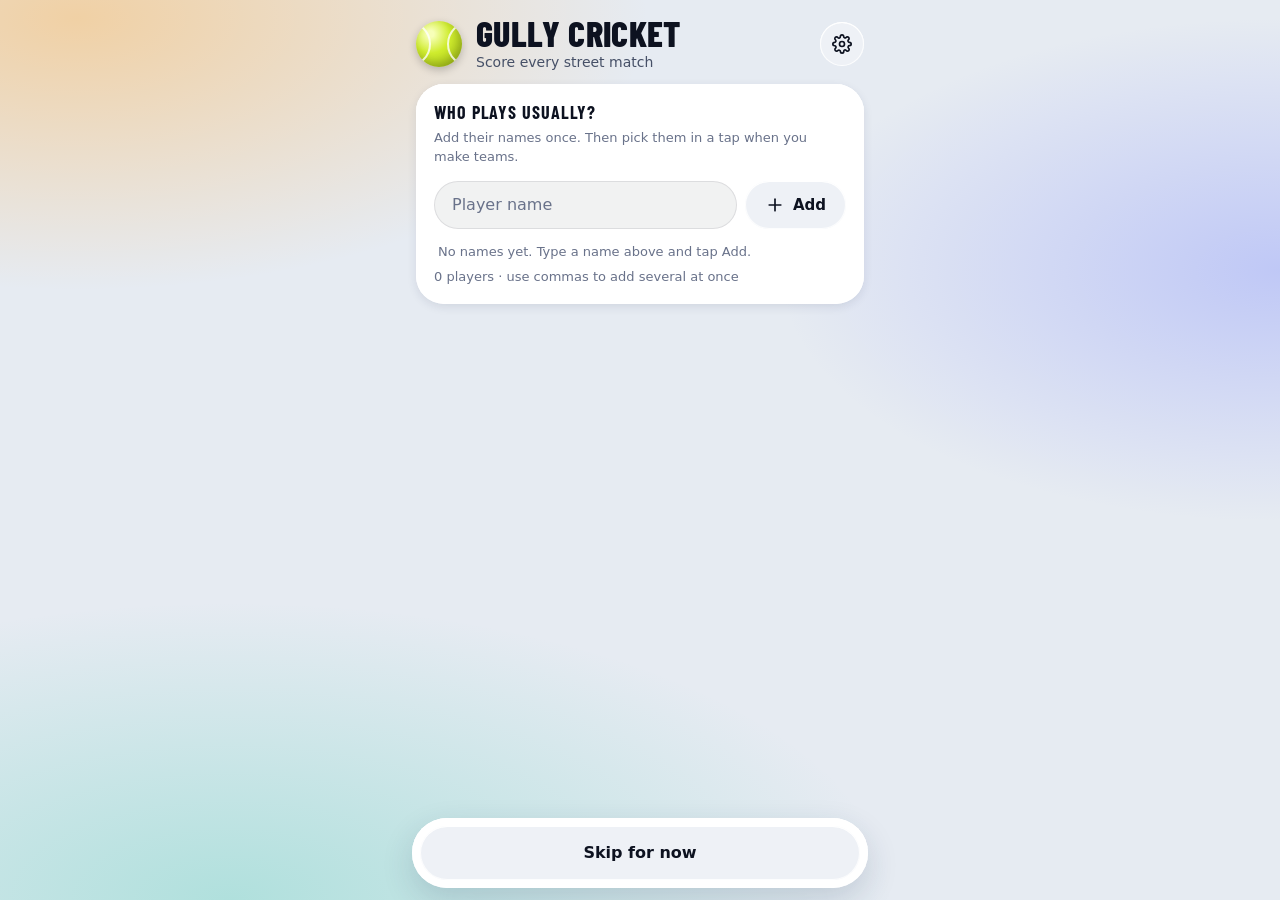
==== commit 9209c1c6: "Release 1.2.0: dashboard tabs, player of the day, cap awards, 3D coin, smoother motion - Home become" ====
--- a/android/app/src/main/assets/www/index.html
+++ b/android/app/src/main/assets/www/index.html
@@ -52,6 +52,10 @@
   --f-num: "Barlow Condensed", "Arial Narrow", system-ui, sans-serif;
   --f-body: system-ui, -apple-system, "Segoe UI", Roboto, "Noto Sans Kannada", sans-serif;
   --r-pane: 28px;
+  --gold: #F5B70A;
+  --ease-out: cubic-bezier(0.23, 1, 0.32, 1);
+  --ease-in-out: cubic-bezier(0.77, 0, 0.175, 1);
+  --ease-drawer: cubic-bezier(0.32, 0.72, 0, 1);
   color-scheme: dark;
 }
 @media (prefers-color-scheme: light) {
@@ -166,11 +170,24 @@
 
 #app { position: relative; z-index: 1; max-width: 480px; margin: 0 auto; padding-inline: 16px; padding-block: 10px 36px; display: flex; flex-direction: column; gap: 12px; }
 #app.has-bar { padding-bottom: calc(112px + env(safe-area-inset-bottom, 0px)); }
-#app.enter > * { animation: rise .34s cubic-bezier(.2, .8, .2, 1) both; }
+/* Screen entrance: slide from the side the screen logically comes from, panels staggered 30ms. */
+#app.enter > * { animation: inFwd .28s var(--ease-out) both; }
+#app.dir-back > * { animation-name: inBack; }
+#app.dir-right > * { animation-name: inRight; }
+#app.dir-left > * { animation-name: inLeft; }
 #app.enter > *:nth-child(2) { animation-delay: .03s; }
 #app.enter > *:nth-child(3) { animation-delay: .06s; }
 #app.enter > *:nth-child(4) { animation-delay: .09s; }
-@keyframes rise { from { transform: translateY(14px); } to { transform: none; } }
+#app.enter > *:nth-child(5) { animation-delay: .12s; }
+#app.enter > *:nth-child(n+6) { animation-delay: .15s; }
+@keyframes inFwd { from { opacity: 0; transform: translateX(24px); } to { opacity: 1; transform: none; } }
+@keyframes inBack { from { opacity: 0; transform: translateX(-24px); } to { opacity: 1; transform: none; } }
+@keyframes inRight { from { opacity: 0; transform: translateX(32px); } to { opacity: 1; transform: none; } }
+@keyframes inLeft { from { opacity: 0; transform: translateX(-32px); } to { opacity: 1; transform: none; } }
+@keyframes rowIn { from { opacity: 0; transform: translateY(8px); } to { opacity: 1; transform: none; } }
+@keyframes settle { from { transform: scale(.95); } to { transform: none; } }
+@keyframes fadeIn { from { opacity: 0; } to { opacity: 1; } }
+#app.enter .list > * { animation: rowIn .3s var(--ease-out) both; animation-delay: calc(.08s + var(--k, 0) * 40ms); }
 
 /* ---------- surfaces ---------- */
 .pane {
@@ -200,9 +217,11 @@
   font: 650 15px/1.2 var(--f-body); color: var(--ink); text-align: center; white-space: normal;
   background: var(--s-glass-hi);
   box-shadow: inset 0 1px 0 var(--rim-top), inset 0 0 0 1px var(--rim);
-  transition: transform .12s ease, background-color .12s ease;
+  transition: transform .16s var(--ease-out), background-color .2s ease, color .2s ease, box-shadow .2s ease;
 }
 .pill:active { transform: scale(.97); background: var(--glass-press); }
+.row-item, .cap-tile, .potd-mini, .pick, .menu-item, .chip, .mod, .option, .tab, .key { transition: transform .16s var(--ease-out), background-color .2s ease, color .2s ease, box-shadow .2s ease; }
+.row-item:active, .cap-tile:active, .potd-mini:active, .pick:active:not(:disabled), .menu-item:active, .chip:active, .mod:active, .tab:active { transform: scale(.97); }
 .pill.primary { background: var(--ball); color: var(--ball-ink); box-shadow: inset 0 1px 0 rgba(255, 255, 255, .55), 0 6px 18px var(--on-ball-glow); }
 .pill.danger { background: var(--tape); color: #fff; box-shadow: inset 0 1px 0 rgba(255, 255, 255, .35); }
 .pill.danger-soft { color: var(--tape); }
@@ -244,12 +263,13 @@
   position: absolute; top: 4px; bottom: 4px; border-radius: 999px;
   left: calc(4px + var(--i) * ((100% - 8px) / var(--n))); width: calc((100% - 8px) / var(--n));
   background: var(--thumb); box-shadow: var(--shadow-sm), inset 0 1px 0 var(--rim-top);
-  transition: left .26s cubic-bezier(.3, .7, .2, 1);
+  transition: left .3s var(--ease-in-out);
 }
 .seg button {
   position: relative; z-index: 1; min-height: 44px; padding: 6px 8px; border: 0; border-radius: 999px;
   background: none; color: var(--ink-2); font: 650 14px/1.15 var(--f-body); min-width: 0; overflow-wrap: anywhere;
 }
+.seg button { transition: color .25s ease; }
 .seg button[aria-checked="true"] { color: var(--ink); }
 
 .row-switch {
@@ -260,8 +280,10 @@
 .rs-text { min-width: 0; }
 .rs-label { display: block; font-weight: 650; }
 .rs-sub { display: block; color: var(--ink-3); font-size: 13px; }
-.switch { position: relative; flex: none; width: 52px; height: 32px; border-radius: 999px; background: var(--pane-2); box-shadow: inset 0 0 0 1px var(--line); transition: background-color .2s; }
-.switch i { position: absolute; top: 3px; left: 3px; width: 26px; height: 26px; border-radius: 50%; background: #fff; box-shadow: 0 2px 6px rgba(0, 0, 0, .3); transition: transform .2s; }
+.switch { position: relative; flex: none; width: 52px; height: 32px; border-radius: 999px; background: var(--pane-2); box-shadow: inset 0 0 0 1px var(--line); transition: background-color .25s ease, box-shadow .25s ease; }
+.switch i { position: absolute; top: 3px; left: 3px; width: 26px; height: 26px; border-radius: 999px; background: #fff; box-shadow: 0 2px 6px rgba(0, 0, 0, .3); transition: transform .28s var(--ease-out), width .18s var(--ease-out); }
+.row-switch:active .switch i { width: 32px; }
+.row-switch[aria-checked="true"]:active .switch i { transform: translateX(14px); }
 .row-switch[aria-checked="true"] .switch { background: var(--ball); box-shadow: none; }
 .row-switch[aria-checked="true"] .switch i { transform: translateX(20px); }
 
@@ -424,22 +446,83 @@
 .tname { color: var(--ink); text-decoration: underline; text-decoration-color: var(--team); text-decoration-thickness: 4px; text-underline-offset: 6px; }
 .team-pill { min-height: 56px; background: color-mix(in srgb, var(--team) 18%, var(--pane-2)); }
 .team-pill[aria-pressed="true"] { background: var(--team); color: var(--team-ink); }
-.coin-stage { display: grid; place-items: center; padding: 22px 0 10px; perspective: 900px; }
-.coin { position: relative; width: 132px; height: 132px; transform-style: preserve-3d; }
+.coin3d-slot { position: absolute; inset: -22px; }
+.coin3d { display: block; width: 100%; height: 100%; }
+.coin-stage { position: relative; height: 212px; margin: -4px 0 6px; perspective: 900px; }
+.coin-shadow {
+  position: absolute; left: 50%; bottom: 16px; width: 128px; height: 20px; margin-left: -64px; border-radius: 50%;
+  background: radial-gradient(closest-side, rgba(0, 0, 0, .5), rgba(0, 0, 0, 0)); transform-origin: 50% 50%;
+}
+.coin-toss { position: absolute; left: 50%; bottom: 28px; width: 140px; height: 140px; margin-left: -70px; transform-style: preserve-3d; }
+.coin { position: relative; width: 140px; height: 140px; transform-style: preserve-3d; }
 .coin .face {
-  position: absolute; inset: 0; display: grid; place-items: center; align-content: center; border-radius: 50%;
-  -webkit-backface-visibility: hidden; backface-visibility: hidden; color: #3B2A00;
-  font: 800 54px/1 var(--f-display);
-  background: radial-gradient(circle at 34% 28%, #FFF4B8, #F0C53F 46%, #A97A06 100%);
-  box-shadow: inset 0 0 0 6px rgba(255, 255, 255, .35), inset 0 0 0 11px rgba(120, 80, 0, .22), 0 12px 30px rgba(0, 0, 0, .35);
+  position: absolute; inset: 0; display: grid; place-items: center; align-content: center; gap: 2px; border-radius: 50%;
+  -webkit-backface-visibility: hidden; backface-visibility: hidden; color: #5A3A00; transform: translateZ(4.6px);
+  background:
+    radial-gradient(circle at 50% 50%, transparent 0 57%, rgba(110, 68, 0, .28) 58% 59.5%, rgba(255, 236, 170, .55) 60% 61%, transparent 62%),
+    radial-gradient(circle at 32% 26%, #FFF8D6 0%, #FCE291 14%, #F3C452 34%, #D99D27 58%, #AD7212 80%, #7E4F07 100%);
+  box-shadow: inset 0 0 0 4px #C68D22, inset 0 0 0 6px #FFE7A3, inset 0 0 0 9px rgba(120, 76, 0, .38), inset 0 -12px 20px rgba(92, 52, 0, .38), inset 0 10px 16px rgba(255, 250, 225, .55);
 }
-.coin .face small { font: 800 11px/1 var(--f-body); letter-spacing: .14em; margin-top: 2px; text-transform: uppercase; }
-.coin .tails { transform: rotateY(180deg); }
-.coin.show-T { transform: rotateY(180deg); }
-.coin.flip-H { animation: flipH 1.6s cubic-bezier(.2, .7, .2, 1) forwards; }
-.coin.flip-T { animation: flipT 1.6s cubic-bezier(.2, .7, .2, 1) forwards; }
-@keyframes flipH { 0% { transform: translateY(0) rotateY(0); } 45% { transform: translateY(-80px) rotateY(1080deg); } 100% { transform: translateY(0) rotateY(1800deg); } }
-@keyframes flipT { 0% { transform: translateY(0) rotateY(0); } 45% { transform: translateY(-80px) rotateY(1170deg); } 100% { transform: translateY(0) rotateY(1980deg); } }
+.coin .face::before {
+  /* reeded rim */
+  content: ""; position: absolute; inset: 0; border-radius: 50%;
+  background: repeating-conic-gradient(from 0deg, rgba(255, 236, 170, .9) 0 2.2deg, rgba(120, 78, 6, .85) 2.2deg 4.5deg);
+  -webkit-mask: radial-gradient(circle closest-side, transparent calc(100% - 10px), #000 calc(100% - 9px) calc(100% - 5px), transparent calc(100% - 4.5px));
+  mask: radial-gradient(circle closest-side, transparent calc(100% - 10px), #000 calc(100% - 9px) calc(100% - 5px), transparent calc(100% - 4.5px));
+}
+.coin .tails { transform: rotateX(180deg) translateZ(4.6px); }
+.coin .emb { position: relative; width: 70px; height: 70px; fill: #7A4C04; filter: drop-shadow(0 1.5px 0 rgba(255, 246, 205, .9)) drop-shadow(0 -1px 0 rgba(84, 50, 0, .55)); }
+.coin .emb .seam { stroke: #F6D377; stroke-width: 1.6; }
+.coin .face small { position: relative; font: 800 11px/1 var(--f-body); letter-spacing: .16em; text-transform: uppercase; color: #6B4402; text-shadow: 0 1px 0 rgba(255, 244, 200, .8); }
+.coin .sheen { position: absolute; inset: 0; border-radius: 50%; overflow: hidden; pointer-events: none; }
+.coin .sheen::before {
+  content: ""; position: absolute; top: -20%; bottom: -20%; left: -60%; width: 70%;
+  background: linear-gradient(100deg, rgba(255, 253, 240, 0) 0%, rgba(255, 253, 240, .14) 30%, rgba(255, 253, 240, .78) 50%, rgba(255, 253, 240, .14) 70%, rgba(255, 253, 240, 0) 100%);
+  transform: translateX(-40%) skewX(-12deg); animation: sheenIdle 4.2s ease-in-out 1.2s infinite;
+}
+.coin-edge { position: absolute; inset: 0; transform-style: preserve-3d; }
+.coin-edge i {
+  position: absolute; inset: 1px; border-radius: 50%; transform: translateZ(var(--z));
+  background: repeating-conic-gradient(from 0deg, #E8B647 0 3deg, #8F5E0B 3deg 6deg);
+}
+.coin.show-T { transform: rotateX(180deg); }
+.coin.flip-H { animation: spinH 1.85s linear both; }
+.coin.flip-T { animation: spinT 1.85s linear both; }
+.coin.flip-H .sheen::before, .coin.flip-T .sheen::before { animation: sheenSpin .5s linear infinite; }
+.coin-toss.go { animation: tossArc 1.85s linear both; }
+.coin-shadow.go { animation: tossShadow 1.85s linear both; }
+@keyframes spinH {
+  0% { transform: rotateX(0deg) rotateZ(0deg); animation-timing-function: cubic-bezier(.3, .55, .55, 1); }
+  78% { transform: rotateX(2160deg) rotateZ(8deg); animation-timing-function: ease-out; }
+  86% { transform: rotateX(2172deg) rotateZ(4deg); animation-timing-function: ease-in-out; }
+  93% { transform: rotateX(2155deg) rotateZ(-2deg); animation-timing-function: ease-in-out; }
+  100% { transform: rotateX(2160deg) rotateZ(0deg); }
+}
+@keyframes spinT {
+  0% { transform: rotateX(0deg) rotateZ(0deg); animation-timing-function: cubic-bezier(.3, .55, .55, 1); }
+  78% { transform: rotateX(2340deg) rotateZ(8deg); animation-timing-function: ease-out; }
+  86% { transform: rotateX(2352deg) rotateZ(4deg); animation-timing-function: ease-in-out; }
+  93% { transform: rotateX(2335deg) rotateZ(-2deg); animation-timing-function: ease-in-out; }
+  100% { transform: rotateX(2340deg) rotateZ(0deg); }
+}
+@keyframes tossArc {
+  0% { transform: translateY(0) scale(1); animation-timing-function: cubic-bezier(.22, .62, .36, 1); }
+  40% { transform: translateY(-150px) scale(1.14); animation-timing-function: cubic-bezier(.64, 0, .78, .4); }
+  78% { transform: translateY(0) scale(1); animation-timing-function: cubic-bezier(.2, .7, .4, 1); }
+  86% { transform: translateY(-18px) scale(1.01); animation-timing-function: cubic-bezier(.6, 0, .8, .5); }
+  93% { transform: translateY(0) scale(1); animation-timing-function: ease-out; }
+  96.5% { transform: translateY(-4px); animation-timing-function: ease-in; }
+  100% { transform: translateY(0); }
+}
+@keyframes tossShadow {
+  0% { transform: scale(1); opacity: 1; animation-timing-function: cubic-bezier(.22, .62, .36, 1); }
+  40% { transform: scale(.42); opacity: .35; animation-timing-function: cubic-bezier(.64, 0, .78, .4); }
+  78% { transform: scale(1.04); opacity: 1; }
+  86% { transform: scale(.88); opacity: .85; }
+  93%, 100% { transform: scale(1); opacity: 1; }
+}
+@keyframes sheenIdle { 0%, 52% { transform: translateX(-40%) skewX(-12deg); } 82%, 100% { transform: translateX(260%) skewX(-12deg); } }
+@keyframes sheenSpin { from { transform: translateX(-40%) skewX(-12deg); } to { transform: translateX(260%) skewX(-12deg); } }
 .toss-result { text-align: center; }
 .toss-result .display { margin: 2px 0 12px; }
 
@@ -504,8 +587,9 @@
 .saved-row { margin-top: 12px; }
 .swatches { display: flex; flex-wrap: wrap; gap: 2px; margin-top: 10px; }
 .swatch { width: 38px; height: 38px; border: 0; border-radius: 50%; background: none; display: grid; place-items: center; }
-.swatch::before { content: ""; width: 26px; height: 26px; border-radius: 50%; background: var(--c); box-shadow: inset 0 0 0 2px rgba(255, 255, 255, .25); }
-.swatch[aria-checked="true"]::before { box-shadow: 0 0 0 3px var(--field), 0 0 0 5px var(--c); }
+.swatch::before { content: ""; width: 26px; height: 26px; border-radius: 50%; background: var(--c); box-shadow: inset 0 0 0 2px rgba(255, 255, 255, .25), 0 0 0 0 var(--field), 0 0 0 0 var(--c); transition: box-shadow .25s var(--ease-out), transform .16s var(--ease-out); }
+.swatch:active::before { transform: scale(.9); }
+.swatch[aria-checked="true"]::before { box-shadow: inset 0 0 0 2px rgba(255, 255, 255, 0), 0 0 0 3px var(--field), 0 0 0 5px var(--c); }
 .roster { list-style: none; margin: 12px 0; padding: 0; display: grid; gap: 6px; }
 .roster li { display: grid; grid-template-columns: 26px minmax(0, 1fr) 44px; align-items: center; gap: 6px; min-height: 46px; padding: 1px 2px 1px 14px; border-radius: 999px; background: var(--pane-2); }
 .roster .num { color: var(--ink-3); font: 700 15px/1 var(--f-num); }
@@ -529,14 +613,19 @@
 .dock .pill { flex: 1; min-height: 54px; font-size: 16px; }
 #sheet { position: fixed; inset: 0; z-index: 30; display: flex; flex-direction: column; justify-content: flex-end; }
 .scrim { position: absolute; inset: 0; background: var(--scrim); border: 0; padding: 0; cursor: default; }
+.sheet .grip, .sheet .sheet-head { touch-action: none; }
 .sheet {
   position: relative; width: min(480px, 100%); max-height: 88vh; max-height: 88dvh; margin: 0 auto; overflow-y: auto; overscroll-behavior: contain;
   padding: 8px 18px calc(22px + env(safe-area-inset-bottom, 0px)); border-radius: 32px 32px 0 0;
   background: var(--s-sheet); -webkit-backdrop-filter: var(--blur); backdrop-filter: var(--blur);
   box-shadow: var(--shadow), inset 0 1px 0 var(--rim-top);
-  animation: sheetIn .28s cubic-bezier(.2, .8, .2, 1);
+  animation: sheetUp .38s var(--ease-drawer);
 }
 @keyframes sheetIn { from { transform: translateY(30px); } to { transform: none; } }
+@keyframes sheetUp { from { transform: translateY(100%); } to { transform: none; } }
+#sheet .scrim { animation: fadeIn .25s ease-out; }
+#sheet.still .scrim, #sheet.still .sheet { animation: none; }
+.ghost { position: fixed; inset: 0; z-index: 31; pointer-events: none; display: flex; flex-direction: column; justify-content: flex-end; }
 .grip { width: 42px; height: 5px; margin: 4px auto 12px; border-radius: 3px; background: var(--ink-3); opacity: .45; }
 .sheet-head { display: flex; align-items: center; justify-content: space-between; gap: 10px; }
 .sheet-head h2 { margin: 0; font: 800 26px/1.1 var(--f-display); text-transform: uppercase; letter-spacing: .02em; }
@@ -565,19 +654,198 @@
   box-shadow: var(--shadow), inset 0 0 0 1px var(--rim); animation: sheetIn .22s ease-out;
 }
 
+/* ---------- 4 and 6: one-time pop on the over tracker ---------- */
+.fx { position: relative; flex: none; display: grid; place-items: center; }
+.fx .tb { animation: popFour .6s cubic-bezier(.2, 1.5, .4, 1) both; }
+.fx6 .tb { animation: popSix .75s cubic-bezier(.2, 1.6, .35, 1) both; }
+.fx .ring { position: absolute; inset: 0; border-radius: 50%; border: 3px solid var(--four); pointer-events: none; animation: ringOut .75s ease-out .08s both; }
+.fx6 .ring { border-color: var(--six); animation-duration: .85s; }
+.fx .sparks {
+  position: absolute; left: 50%; top: 50%; width: 5px; height: 5px; margin: -2.5px 0 0 -2.5px; border-radius: 50%; pointer-events: none;
+  box-shadow: 0 -24px 0 0 var(--six), 17px -17px 0 0 #FFD54A, 24px 0 0 0 var(--six), 17px 17px 0 0 #FFD54A,
+    0 24px 0 0 var(--six), -17px 17px 0 0 #FFD54A, -24px 0 0 0 var(--six), -17px -17px 0 0 #FFD54A;
+  animation: sparks .8s cubic-bezier(.2, .7, .3, 1) .1s both;
+}
+.fx .sparks.s2 { transform: rotate(22deg); animation-name: sparks2; animation-delay: .16s; }
+@keyframes popFour {
+  0% { transform: scale(.3); box-shadow: 0 0 0 3px var(--four), 0 0 0 0 color-mix(in srgb, var(--four) 0%, transparent); }
+  55% { transform: scale(1.22); box-shadow: 0 0 0 3px var(--four), 0 0 22px 6px color-mix(in srgb, var(--four) 70%, transparent); }
+  100% { transform: scale(1); box-shadow: 0 0 0 3px var(--four), inset -3px -4px 8px rgba(0, 0, 0, .18); }
+}
+@keyframes popSix {
+  0% { transform: scale(.2) rotate(-90deg); box-shadow: 0 0 0 3px var(--six), 0 0 0 0 color-mix(in srgb, var(--six) 0%, transparent); }
+  55% { transform: scale(1.34) rotate(12deg); box-shadow: 0 0 0 3px var(--six), 0 0 28px 9px color-mix(in srgb, var(--six) 75%, transparent); }
+  100% { transform: scale(1) rotate(0deg); box-shadow: 0 0 0 3px var(--six), inset -3px -4px 8px rgba(0, 0, 0, .18); }
+}
+@keyframes ringOut { 0% { transform: scale(.9); opacity: .95; } 100% { transform: scale(2.1); opacity: 0; } }
+@keyframes sparks { 0% { transform: scale(.25); opacity: 1; } 75% { opacity: .9; } 100% { transform: scale(1.45); opacity: 0; } }
+@keyframes sparks2 { 0% { transform: rotate(22deg) scale(.2); opacity: 1; } 75% { opacity: .8; } 100% { transform: rotate(22deg) scale(1.15); opacity: 0; } }
+
+/* ---------- regulars, picking + randomise ---------- */
+.reg-btn { margin: 12px 0 8px; }
+.team .roster + .reg-btn { margin-top: 0; }
+.reg-empty { margin: 14px 4px 4px; }
+.pick.check { justify-content: flex-start; gap: 14px; min-height: 52px; padding-left: 14px; }
+.pick .ck { width: 28px; height: 28px; flex: none; display: grid; place-items: center; border-radius: 50%; color: transparent; box-shadow: inset 0 0 0 2px var(--ink-3); transition: background-color .15s, box-shadow .15s; }
+.pick .ck svg { width: 16px; height: 16px; opacity: 0; transform: scale(.5); transition: transform .22s var(--ease-out), opacity .15s ease; }
+.pick.check[aria-pressed="true"] .ck svg { opacity: 1; transform: none; }
+.pick.check[aria-pressed="true"] { background: color-mix(in srgb, var(--ball) 16%, var(--pane-2)); box-shadow: inset 0 0 0 1px color-mix(in srgb, var(--ball) 45%, transparent); }
+.pick.check[aria-pressed="true"] .ck { background: var(--ball); color: var(--ball-ink); box-shadow: none; }
+.pick .pn { flex: 1; min-width: 0; white-space: nowrap; overflow: hidden; text-overflow: ellipsis; }
+.pick small.tag { font: 650 12px/1.2 var(--f-body); color: var(--ink-3); max-width: 40%; white-space: nowrap; overflow: hidden; text-overflow: ellipsis; }
+.pick.current { box-shadow: inset 0 0 0 2px var(--ball); }
+.sheet-add { margin-top: 10px; }
+.sheet-row { display: flex; align-items: center; justify-content: space-between; gap: 10px; }
+.sheet-row .sheet-sub { margin: 0; }
+.sheet-row .link { flex: none; }
+.sheet-foot {
+  position: sticky; bottom: calc(-22px - env(safe-area-inset-bottom, 0px)); z-index: 2; margin: 12px -18px calc(-22px - env(safe-area-inset-bottom, 0px));
+  padding: 12px 18px calc(16px + env(safe-area-inset-bottom, 0px)); display: flex; align-items: center; justify-content: space-between; gap: 10px;
+  background: color-mix(in srgb, var(--pane-solid) 96%, transparent); box-shadow: 0 -1px 0 var(--line);
+}
+.sheet-foot.col { flex-direction: column; align-items: stretch; gap: 6px; }
+.sheet-foot .pill.primary:not(.wide) { min-width: 140px; }
+.sheet .sheet-foot .wide { margin-top: 0; }
+.rand-status { margin: 0; text-align: center; font-weight: 650; font-size: 14px; color: var(--ink-2); }
+.rand-status.warn { color: var(--four); }
+.sheet.still { animation: none; }
+.rand-text b { display: block; font: 700 18px/1.15 var(--f-display); letter-spacing: .05em; text-transform: uppercase; }
+html[lang="kn"] .rand-text b { text-transform: none; letter-spacing: 0; font-size: 17px; }
+.rand-text span { display: block; margin-top: 2px; color: var(--ink-3); font-size: 13px; }
+.rand-acts { display: flex; gap: 8px; margin-top: 12px; }
+.rand-acts .pill { flex: 1; padding-inline: 12px; white-space: nowrap; }
+.note-wrap { flex-wrap: wrap; border-radius: 22px; padding: 10px 10px 10px 18px; color: var(--ink); }
+.note-wrap > span:first-child { flex: 1 1 180px; font-weight: 600; }
+.note-acts { display: flex; gap: 6px; flex: none; }
+
+/* bowler can be re-picked before the first ball of an over */
+.crease-foot .bowler.tap { border: 0; margin: -4px 0; padding: 3px 9px 3px 7px; gap: 5px; min-height: 40px; border-radius: 999px; background: var(--pane-2); color: inherit; font: inherit; text-align: left; box-shadow: inset 0 0 0 1px var(--line); flex: 0 1 auto; }
+.crease-foot .bowler.tap .chg { display: grid; place-items: center; flex: none; color: var(--accent-ink); }
+.crease-foot .bowler.tap b { min-width: 3.2em; }
+.tracker-top .pill span { white-space: nowrap; overflow: hidden; text-overflow: ellipsis; max-width: 170px; }
+@media (max-width: 360px) { .tracker-top .pill span { max-width: 120px; } }
+
+/* ---------- leaderboard ---------- */
+.lb-head { display: flex; align-items: baseline; justify-content: space-between; gap: 10px; }
+.lb-head .sec { margin: 0 0 12px; }
+.lb-head .meta { flex: none; margin: 0; white-space: nowrap; }
+.caps { display: grid; grid-template-columns: 1fr 1fr; gap: 10px; }
+.cap-tile { --cap: #FF8A1F; min-width: 0; width: 100%; border: 0; color: var(--ink); font: inherit; text-align: left; padding: 12px 14px 14px; border-radius: 22px; background: color-mix(in srgb, var(--cap) 15%, var(--pane-2)); box-shadow: inset 0 0 0 1px color-mix(in srgb, var(--cap) 40%, transparent); }
+.cap-tile.purple, .lb-sec.purple { --cap: #8B5CF6; }
+.cap-top { display: flex; align-items: center; gap: 6px; color: var(--cap); }
+.cap-top svg { width: 30px; height: 21px; flex: none; }
+.cap-top .eyebrow { color: var(--ink-2); font-size: 11px; letter-spacing: .08em; }
+.cap-tile b { display: block; margin-top: 6px; font: 800 22px/1.05 var(--f-display); text-transform: uppercase; white-space: nowrap; overflow: hidden; text-overflow: ellipsis; }
+html[lang="kn"] .cap-tile b { text-transform: none; font-size: 19px; line-height: 1.3; }
+.cap-tile .stat-line { display: block; margin-top: 2px; font: 650 14px/1.3 var(--f-body); color: var(--ink-2); }
+.cap-tile .stat-line.dim { margin-top: 8px; color: var(--ink-3); }
+.lb-sec { --cap: #FF8A1F; }
+.lb-title { display: flex; align-items: center; gap: 12px; margin-bottom: 8px; color: var(--cap); }
+.lb-title svg { width: 46px; height: 32px; flex: none; }
+.lb-title .sec { margin: 0; color: var(--ink); }
+.lb-title .meta { margin: 0; }
+.lb-list { list-style: none; margin: 0; padding: 0; display: grid; gap: 6px; }
+.lb-list li { display: grid; grid-template-columns: 28px minmax(0, 1fr) auto; align-items: center; gap: 8px; min-height: 52px; padding: 6px 16px 6px 12px; border-radius: 999px; background: var(--pane-2); }
+.lb-list li.lead { background: color-mix(in srgb, var(--cap) 18%, var(--pane-2)); box-shadow: inset 0 0 0 1.5px color-mix(in srgb, var(--cap) 55%, transparent); }
+.lb-list .rk { font: 700 18px/1 var(--f-num); color: var(--ink-3); text-align: center; }
+.lb-list li.lead .rk { color: var(--cap); }
+.lb-list .nm { min-width: 0; }
+.lb-list .nm b { display: block; font-weight: 700; white-space: nowrap; overflow: hidden; text-overflow: ellipsis; }
+.lb-list .nm small { display: block; color: var(--ink-3); font-size: 12px; }
+.lb-list .val { text-align: right; white-space: nowrap; }
+.lb-list .val b { font: 700 22px/1 var(--f-num); }
+.lb-list .val small { margin-left: 4px; color: var(--ink-2); font: 600 15px/1 var(--f-num); }
+
 html[lang="kn"] .badge, html[lang="kn"] .coin .face small, html[lang="kn"] .key small { letter-spacing: 0; }
 
 @media (prefers-reduced-motion: reduce) {
   *, *::before, *::after { animation-duration: .001ms !important; animation-iteration-count: 1 !important; transition-duration: .001ms !important; }
+}
+
+/* ---------- 1.2: caps, tabs, dashboard, motion ---------- */
+.cap-img { display: block; flex: none; width: 44px; aspect-ratio: 905 / 680; background-position: center; background-size: contain; background-repeat: no-repeat; filter: drop-shadow(0 4px 6px rgba(0, 0, 0, .35)); }
+.lb-title .cap-img { width: 66px; }
+#app.enter .cap-img { animation: capIn .45s var(--ease-out) .1s both; }
+@keyframes capIn { from { opacity: 0; transform: translateY(6px) rotate(-8deg) scale(.92); } to { opacity: 1; transform: none; } }
+
+#tabs { position: fixed; left: 0; right: 0; bottom: 0; z-index: 20; max-width: 480px; margin: 0 auto; padding: 0 12px calc(12px + env(safe-area-inset-bottom, 0px)); }
+#app.has-tabs { padding-bottom: calc(104px + env(safe-area-inset-bottom, 0px)); }
+.tabbar {
+  position: relative; display: grid; grid-template-columns: repeat(3, minmax(0, 1fr)); padding: 6px; border-radius: 999px;
+  background: var(--s-sheet); -webkit-backdrop-filter: var(--blur); backdrop-filter: var(--blur);
+  box-shadow: var(--shadow), inset 0 1px 0 var(--rim-top), inset 0 0 0 1px var(--rim);
+}
+.tab-thumb { position: absolute; top: 6px; bottom: 6px; left: 6px; width: calc((100% - 12px) / 3); border-radius: 999px; background: var(--ball); box-shadow: 0 6px 18px var(--on-ball-glow); transition: transform .3s var(--ease-in-out); }
+.tab { position: relative; z-index: 1; display: flex; flex-direction: column; align-items: center; justify-content: center; gap: 2px; min-height: 54px; border: 0; border-radius: 999px; background: none; color: var(--ink-2); font: 700 12px/1.15 var(--f-body); }
+.tab svg { width: 22px; height: 22px; }
+.tab[aria-current="page"] { color: var(--ball-ink); }
+#tabs.pop .tabbar, #bar.enter-bar .dock { animation: dockIn .32s var(--ease-out) both; }
+@keyframes dockIn { from { opacity: 0; transform: translateY(16px); } to { opacity: 1; transform: none; } }
+
+.stats4 { display: grid; grid-template-columns: repeat(4, minmax(0, 1fr)); gap: 8px; margin-bottom: 10px; }
+.stat { display: grid; justify-items: center; gap: 3px; padding: 10px 4px; border-radius: 18px; background: var(--pane-2); min-width: 0; }
+.stat b { font: 700 26px/1 var(--f-num); font-variant-numeric: tabular-nums; }
+.stat small { font-size: 11px; font-weight: 700; letter-spacing: .05em; text-transform: uppercase; color: var(--ink-3); }
+html[lang="kn"] .stat small { text-transform: none; letter-spacing: 0; }
+.potd-mini { display: flex; align-items: center; gap: 12px; width: 100%; margin-bottom: 10px; padding: 10px 16px 10px 10px; border: 0; border-radius: 22px; text-align: left; color: var(--ink); font: inherit; background: color-mix(in srgb, var(--gold) 14%, var(--pane-2)); box-shadow: inset 0 0 0 1px color-mix(in srgb, var(--gold) 42%, transparent); }
+.potd-badge { width: 42px; height: 42px; flex: none; display: grid; place-items: center; border-radius: 50%; color: #3B2A00; background: radial-gradient(circle at 35% 30%, #FFF2B8, #F5C342 55%, #B9820E); box-shadow: 0 4px 12px color-mix(in srgb, var(--gold) 40%, transparent); }
+.potd-badge.sm { width: 26px; height: 26px; }
+.potd-badge.sm svg { width: 15px; height: 15px; }
+.potd-text { flex: 1; min-width: 0; display: grid; gap: 1px; }
+.potd-text b { font: 800 21px/1.1 var(--f-display); text-transform: uppercase; white-space: nowrap; overflow: hidden; text-overflow: ellipsis; }
+html[lang="kn"] .potd-text b { text-transform: none; font-size: 19px; line-height: 1.3; }
+.potd-mini small { flex: none; max-width: 42%; text-align: right; font-size: 12px; font-weight: 650; color: var(--ink-2); }
+.today .label { margin: 14px 0 8px; }
+.lb-potd { --team: var(--gold); }
+.lb-potd .eyebrow { gap: 8px; }
+#app.enter .potd-badge { animation: capIn .45s var(--ease-out) .12s both; }
+
+/* selection feedback, score roll, wicket, over sweep, toss reveal, celebration */
+.score b.roll, .score span.roll, .overs b.roll { display: inline-block; animation: roll .22s var(--ease-out); }
+.overs b.roll { display: block; }
+@keyframes roll { from { opacity: .25; transform: translateY(28%); } to { opacity: 1; transform: none; } }
+.board.hit { animation: shake .36s var(--ease-in-out); }
+.board.hit::after { content: ""; position: absolute; inset: 0; border-radius: inherit; pointer-events: none; box-shadow: inset 0 0 0 2px var(--tape), inset 0 0 44px color-mix(in srgb, var(--tape) 45%, transparent); animation: flashOut .65s var(--ease-out) forwards; }
+@keyframes shake { 0%, 100% { transform: none; } 20% { transform: translateX(-6px); } 40% { transform: translateX(5px); } 60% { transform: translateX(-3px); } 80% { transform: translateX(2px); } }
+@keyframes flashOut { from { opacity: 1; } to { opacity: 0; } }
+.tb.drop { animation: dropW .42s var(--ease-out) both; }
+@keyframes dropW { 0% { opacity: 0; transform: translateY(-70%) rotate(-40deg); } 60% { opacity: 1; transform: translateY(6%) rotate(6deg); } 100% { transform: none; } }
+.balls.fresh > * { animation: sweepIn .26s var(--ease-out) both; }
+.balls.fresh > *:nth-child(2) { animation-delay: .02s; }
+.balls.fresh > *:nth-child(3) { animation-delay: .04s; }
+.balls.fresh > *:nth-child(4) { animation-delay: .06s; }
+.balls.fresh > *:nth-child(n+5) { animation-delay: .08s; }
+@keyframes sweepIn { from { opacity: 0; transform: translateX(18px); } to { opacity: 1; transform: none; } }
+.reveal { animation: revealIn .32s var(--ease-out) both; }
+.display.reveal { animation-delay: .06s; }
+@keyframes revealIn { from { opacity: 0; transform: translateY(10px) scale(.96); } to { opacity: 1; transform: none; } }
+.result-hero { overflow: hidden; }
+.confetti { position: absolute; inset: 0; pointer-events: none; }
+.confetti i { position: absolute; top: -14px; left: var(--x); width: 8px; height: 14px; border-radius: 2px; background: var(--c); opacity: 0; animation: fall var(--d) var(--ease-out) forwards; }
+@keyframes fall { 0% { opacity: 1; transform: translate(0, 0) rotate(0deg); } 100% { opacity: 0; transform: translate(var(--w), 280px) rotate(var(--r)); } }
+.party .trophy { animation: trophyIn .5s var(--ease-out) .05s both; }
+@keyframes trophyIn { 0% { opacity: 0; transform: translateY(10px) scale(.9); } 60% { opacity: 1; transform: scale(1.08); } 100% { transform: none; } }
+#app.enter .lb-list li { animation: rowIn .3s var(--ease-out) both; animation-delay: calc(.12s + var(--k, 0) * 45ms); }
+.lb-list li.lead { position: relative; overflow: hidden; }
+#app.enter .lb-list li.lead::after { content: ""; position: absolute; inset: 0; pointer-events: none; background: linear-gradient(100deg, transparent 30%, rgba(255, 255, 255, .22) 50%, transparent 70%); transform: translateX(-100%); animation: shimmer 1s var(--ease-in-out) .5s both; }
+@keyframes shimmer { to { transform: translateX(100%); } }
+.poster-img.appear { animation: posterIn .4s var(--ease-out) both; }
+@keyframes posterIn { from { opacity: 0; transform: scale(.97); } to { opacity: 1; transform: none; } }
+@media (prefers-reduced-motion: reduce) {
+  #app.enter > *, .sheet, .poster-img.appear { animation: fadeIn .2s ease both !important; }
 }
 
 </style>
 <div class="field-bg" aria-hidden="true"></div>
 <main id="app"></main>
 <div id="bar" hidden></div>
+<nav id="tabs" hidden></nav>
 <div id="sheet" hidden></div>
 <div id="toast" aria-live="polite"></div>
 <noscript><p style="padding:24px;color:inherit">Gully Cricket needs JavaScript to run.</p></noscript>
+<script>
+window.GullyAssets={"capO":"[data-uri]","capP":"[data-uri]","three":"three.min.js"};
+</script>
 <script>
 /*
  * Gully Cricket rules engine v2
@@ -1173,19 +1441,29 @@
     newMatch: 'New match', liveNow: 'Live match', resume: 'Resume scoring', playAgain: 'Play again',
     againTitle: '{a} vs {b} again?', againSub: 'Same teams and rules.',
     history: 'Matches', noHistory: 'Finished matches show up here.', seeAll: 'See all', settings: 'Settings',
-    matchNo: 'Match #{n}', savedTeams: 'Saved teams',
-    howTitle: 'How it works', how1: "Add both teams once. They're saved for next time.", how2: 'Pick your gully rules and do the toss.',
+    matchNo: 'Match #{n}',
+    howTitle: 'How it works', how1: 'Add your regular players once. Pick teams in a tap, or randomise them.', how2: 'Pick your gully rules and do the toss.',
     how3: 'Tap one button per ball. Undo anything.', how4: 'Share the result poster on WhatsApp.',
     abandonForNew: 'A match is still live. Abandon it and start a new one?',
 
     teams: 'Teams', teamA: 'Team A', teamB: 'Team B', teamName: 'Team name', addPlayer: 'Add',
-    addPlaceholder: 'Player name', players: '{n} players · use commas to add several at once', removePlayer: 'Remove {name}',
-    pickSaved: 'Load a saved team', color: 'Team colour', joker: 'Common player', jokerSub: 'Bats for both teams',
+    addPlaceholder: 'Player name', players: '{n} players · use commas to add several at once', removePlayer: 'Remove {name}', color: 'Team colour', joker: 'Common player', jokerSub: 'Bats for both teams',
     jokerName: "Common player's name", jokerBowls: 'Can bowl for both teams', nextRules: 'Next: rules',
     errName: 'Give both teams a name.', errSame: 'Team names must be different.',
-    errPlayers: 'Add at least 2 players to each team.', errJoker: "Type the common player's name or switch it off.",
-    inOtherSlot: '{name} is already the other team.', exampleNote: 'Example teams loaded so you can try it.', clear: 'Clear',
+    errPlayers: 'Add at least 2 players to each team.', errJoker: "Type the common player's name or switch it off.", clear: 'Clear',
     maxPlayers: 'A team can have up to 15 players.',
+    team1: 'Team 1', team2: 'Team 2', regulars: 'Regular players', regTitle: 'Who plays usually?',
+    regSub: 'Add their names once. Then pick them in a tap when you make teams.', regEmpty: 'No names yet. Type a name above and tap Add.',
+    regDone: 'Done', regSkip: 'Skip for now', regEditBtn: 'Edit list ({n})', pickRegulars: 'Pick from regulars', pickFor: 'Pick for {team}',
+    pickedN: '{n} in this team · tap to add or remove', newName: 'New name', editList: 'Edit list', commonTag: 'Common',
+    noRegulars: 'No regulars yet. Add names below.', alreadyIn: '{name} is already in {team}.', isCommon: '{name} is the common player.',
+    randTitle: 'Randomise teams', randSub: "Tick who's playing. We split them evenly.", randBtn: 'Randomise', randAgain: 'Shuffle again',
+    whoPlaying: "Who's playing?", selectAll: 'Select all', selectNone: 'Clear', randMake: 'Make teams',
+    randEven: '{n} players · {k} v {k}', randOdd: '{n} players · {k} v {k}, and one plays for both (picked at random)',
+    randOddFixed: 'Odd count. Add one more or untick one: {name} is already the common player.', randNeed: 'Tick at least 4 players.',
+    randCommonNote: '{name} is the common player and stays out of the shuffle.', bothNote: '{name} plays for both teams (odd count).',
+    change: 'Change', addOneMore: 'Add one more', pickCommon: 'Who plays for both?', pickCommonSub: 'Now: {name}. Tap someone to swap them in.',
+    errDup: '{name} is in both teams.', errJokerInTeam: '{name} is the common player, so take them out of the team.',
 
     rules: 'Rules', preset: 'Start from', p_gully: 'Gully', p_tennis: 'Tennis ball', p_box: 'Box', p_official: 'Official',
     p_custom: 'Custom rules', format: 'Format', overs: 'Overs', bpo: 'Balls per over', extras: 'Extras',
@@ -1225,6 +1503,21 @@
     endInnings: 'End innings now', endInningsQ: 'End this innings now?', abandon: 'Abandon match',
     abandonQ: 'Abandon this match? It will be deleted.', viewRules: 'Match rules', cancel: 'Cancel', confirm: 'Yes, do it',
     close: 'Close', back: 'Back', home: 'Home',
+    tabHome: 'Home', tabBoard: 'Leaderboard', tabMatches: 'Matches', today: 'Today', stMatches: 'Matches', stRuns: 'Runs', stFours: 'Fours', stSixes: 'Sixes',
+    lastMatch: 'Last match', noMatchesToday: 'No matches yet today.', potd: 'Player of the day', potdSub: 'Most performer-of-the-match awards today',
+    potdAwards: '{n}× performer of the match · {p} pts', potdAward1: '1× performer of the match · {p} pts', awards: 'awards', award1: 'award',
+    potdBat: 'Bat {r} ({b})', potdBowl: 'Bowl {w}/{r} ({o})', sharePotd: 'Player of the day: {name}, {line}',
+    undoX: 'Undo · {x}', uBowler: '{name} bowling', uBatter: '{name} in', uStart: 'openers', uSwap: 'swap', uRetire: 'retire', uEnd: 'end innings',
+    repick: 'Change bowler', repickSub: 'No ball bowled yet this over, so the pick is simply replaced.', repickAria: '{name} bowling. Tap to change the bowler.', bowlingNow: 'Bowling now',
+    rebowlNote: 'Wides and no-balls are always bowled again.',
+    lbToday: "Today's leaderboard", orangeCap: 'Orange cap', purpleCap: 'Purple cap', mostRuns: 'Most runs', mostWkts: 'Most wickets',
+    lbMatches: '{n} matches', lbMatch1: '1 match', lbOpen: 'Leaderboard and day poster', lbNone: 'No finished matches today yet.',
+    lbBat: '{r} runs · {b} balls', lbBowl: '{w} wkts · {r} runs', lbBowl1: '1 wkt · {r} runs', lbNoRuns: 'No runs yet today.', lbNoWkts: 'No wickets yet today.',
+    lbPlayed: '{n} matches', lbPlayed1: '1 match', lbWkts: '{n} wickets', lbWkt1: '1 wicket',
+    lbDetailBat: '{b} balls · {f}×4 · {s}×6', lbDetailBowl: '{r} runs · {o} overs',
+    makeDayPoster: 'Make day poster', dayPoster: 'Day poster', dayTitle: "Today's stars", dayMatches: '{n} matches · #{a} to #{b}', dayMatch1: '1 match · #{a}',
+    shareDayText: 'Share leaderboard text', copyDayText: 'Copy leaderboard text', shareDayHead: "Gully Cricket · Today's stars · {date}",
+    shareOrange: 'Orange cap: {name}, {line}', sharePurple: 'Purple cap: {name}, {line}',
 
     tied: 'Scores level!', pickTiebreak: 'How do you settle it?',
     tb_super: 'Super over', tb_superSub: 'One over each, 2 wickets. Tied again? Pick again.',
@@ -1270,19 +1563,29 @@
     newMatch: 'ಹೊಸ ಪಂದ್ಯ', liveNow: 'ನಡೆಯುತ್ತಿರುವ ಪಂದ್ಯ', resume: 'ಸ್ಕೋರಿಂಗ್ ಮುಂದುವರಿಸಿ', playAgain: 'ಮತ್ತೆ ಆಡಿ',
     againTitle: '{a} vs {b} ಮತ್ತೊಮ್ಮೆ?', againSub: 'ಅದೇ ತಂಡಗಳು, ಅದೇ ನಿಯಮಗಳು.',
     history: 'ಪಂದ್ಯಗಳು', noHistory: 'ಮುಗಿದ ಪಂದ್ಯಗಳು ಇಲ್ಲಿ ಕಾಣಿಸುತ್ತವೆ.', seeAll: 'ಎಲ್ಲಾ ನೋಡಿ', settings: 'ಸೆಟ್ಟಿಂಗ್ಸ್',
-    matchNo: 'ಪಂದ್ಯ #{n}', savedTeams: 'ಉಳಿಸಿದ ತಂಡಗಳು',
-    howTitle: 'ಹೇಗೆ ಕೆಲಸ ಮಾಡುತ್ತದೆ', how1: 'ಎರಡೂ ತಂಡಗಳನ್ನು ಒಮ್ಮೆ ಸೇರಿಸಿ. ಮುಂದಿನ ಬಾರಿಗೆ ಉಳಿಯುತ್ತವೆ.', how2: 'ಗಲ್ಲಿ ನಿಯಮ ಆಯ್ಕೆಮಾಡಿ, ಟಾಸ್ ಮಾಡಿ.',
+    matchNo: 'ಪಂದ್ಯ #{n}',
+    howTitle: 'ಹೇಗೆ ಕೆಲಸ ಮಾಡುತ್ತದೆ', how1: 'ನಿಯಮಿತ ಆಟಗಾರರನ್ನು ಒಮ್ಮೆ ಸೇರಿಸಿ. ಒಂದೇ ಒತ್ತಿನಲ್ಲಿ ತಂಡ ಆಯ್ಕೆಮಾಡಿ ಅಥವಾ ರ್ಯಾಂಡಮ್ ಮಾಡಿ.', how2: 'ಗಲ್ಲಿ ನಿಯಮ ಆಯ್ಕೆಮಾಡಿ, ಟಾಸ್ ಮಾಡಿ.',
     how3: 'ಪ್ರತಿ ಎಸೆತಕ್ಕೆ ಒಂದು ಬಟನ್. ಏನನ್ನಾದರೂ ಅನ್‌ಡು ಮಾಡಿ.', how4: 'ಫಲಿತಾಂಶದ ಪೋಸ್ಟರ್ ವಾಟ್ಸಾಪ್‌ನಲ್ಲಿ ಹಂಚಿ.',
     abandonForNew: 'ಒಂದು ಪಂದ್ಯ ಇನ್ನೂ ನಡೆಯುತ್ತಿದೆ. ಅದನ್ನು ಕೈಬಿಟ್ಟು ಹೊಸದು ಆರಂಭಿಸುವುದೇ?',
 
     teams: 'ತಂಡಗಳು', teamA: 'ತಂಡ A', teamB: 'ತಂಡ B', teamName: 'ತಂಡದ ಹೆಸರು', addPlayer: 'ಸೇರಿಸಿ',
-    addPlaceholder: 'ಆಟಗಾರನ ಹೆಸರು', players: '{n} ಆಟಗಾರರು · ಹಲವರನ್ನು ಒಮ್ಮೆಗೆ ಸೇರಿಸಲು ಕಾಮಾ ಬಳಸಿ', removePlayer: '{name} ತೆಗೆದುಹಾಕಿ',
-    pickSaved: 'ಉಳಿಸಿದ ತಂಡ ಆಯ್ಕೆಮಾಡಿ', color: 'ತಂಡದ ಬಣ್ಣ', joker: 'ಕಾಮನ್ ಆಟಗಾರ', jokerSub: 'ಎರಡೂ ತಂಡಗಳಿಗೆ ಬ್ಯಾಟಿಂಗ್ ಮಾಡುತ್ತಾರೆ',
+    addPlaceholder: 'ಆಟಗಾರನ ಹೆಸರು', players: '{n} ಆಟಗಾರರು · ಹಲವರನ್ನು ಒಮ್ಮೆಗೆ ಸೇರಿಸಲು ಕಾಮಾ ಬಳಸಿ', removePlayer: '{name} ತೆಗೆದುಹಾಕಿ', color: 'ತಂಡದ ಬಣ್ಣ', joker: 'ಕಾಮನ್ ಆಟಗಾರ', jokerSub: 'ಎರಡೂ ತಂಡಗಳಿಗೆ ಬ್ಯಾಟಿಂಗ್ ಮಾಡುತ್ತಾರೆ',
     jokerName: 'ಕಾಮನ್ ಆಟಗಾರನ ಹೆಸರು', jokerBowls: 'ಎರಡೂ ತಂಡಗಳಿಗೆ ಬೌಲಿಂಗ್ ಮಾಡಬಹುದು', nextRules: 'ಮುಂದೆ: ನಿಯಮಗಳು',
     errName: 'ಎರಡೂ ತಂಡಗಳಿಗೆ ಹೆಸರು ನೀಡಿ.', errSame: 'ತಂಡಗಳ ಹೆಸರು ಬೇರೆ ಬೇರೆ ಇರಬೇಕು.',
-    errPlayers: 'ಪ್ರತಿ ತಂಡಕ್ಕೆ ಕನಿಷ್ಠ 2 ಆಟಗಾರರನ್ನು ಸೇರಿಸಿ.', errJoker: 'ಕಾಮನ್ ಆಟಗಾರನ ಹೆಸರು ಬರೆಯಿರಿ ಅಥವಾ ಆಫ್ ಮಾಡಿ.',
-    inOtherSlot: '{name} ಈಗಾಗಲೇ ಇನ್ನೊಂದು ತಂಡವಾಗಿದೆ.', exampleNote: 'ಪ್ರಯತ್ನಿಸಲು ಉದಾಹರಣೆ ತಂಡಗಳನ್ನು ತುಂಬಲಾಗಿದೆ.', clear: 'ತೆರವುಗೊಳಿಸಿ',
+    errPlayers: 'ಪ್ರತಿ ತಂಡಕ್ಕೆ ಕನಿಷ್ಠ 2 ಆಟಗಾರರನ್ನು ಸೇರಿಸಿ.', errJoker: 'ಕಾಮನ್ ಆಟಗಾರನ ಹೆಸರು ಬರೆಯಿರಿ ಅಥವಾ ಆಫ್ ಮಾಡಿ.', clear: 'ತೆರವುಗೊಳಿಸಿ',
     maxPlayers: 'ಒಂದು ತಂಡದಲ್ಲಿ ಗರಿಷ್ಠ 15 ಆಟಗಾರರು.',
+    team1: 'ತಂಡ 1', team2: 'ತಂಡ 2', regulars: 'ನಿಯಮಿತ ಆಟಗಾರರು', regTitle: 'ಸಾಮಾನ್ಯವಾಗಿ ಯಾರು ಆಡುತ್ತಾರೆ?',
+    regSub: 'ಅವರ ಹೆಸರನ್ನು ಒಮ್ಮೆ ಸೇರಿಸಿ. ತಂಡ ಮಾಡುವಾಗ ಒಂದೇ ಒತ್ತಿನಲ್ಲಿ ಆಯ್ಕೆಮಾಡಿ.', regEmpty: 'ಇನ್ನೂ ಹೆಸರುಗಳಿಲ್ಲ. ಮೇಲೆ ಹೆಸರು ಬರೆದು ಸೇರಿಸಿ ಒತ್ತಿ.',
+    regDone: 'ಮುಗಿಯಿತು', regSkip: 'ಈಗ ಬೇಡ', regEditBtn: 'ಪಟ್ಟಿ ಬದಲಿಸಿ ({n})', pickRegulars: 'ನಿಯಮಿತರಿಂದ ಆಯ್ಕೆಮಾಡಿ', pickFor: '{team} ಆಯ್ಕೆ',
+    pickedN: 'ಈ ತಂಡದಲ್ಲಿ {n} · ಸೇರಿಸಲು ಅಥವಾ ತೆಗೆಯಲು ಒತ್ತಿ', newName: 'ಹೊಸ ಹೆಸರು', editList: 'ಪಟ್ಟಿ ಬದಲಿಸಿ', commonTag: 'ಕಾಮನ್',
+    noRegulars: 'ಇನ್ನೂ ನಿಯಮಿತ ಆಟಗಾರರಿಲ್ಲ. ಕೆಳಗೆ ಹೆಸರು ಸೇರಿಸಿ.', alreadyIn: '{name} ಈಗಾಗಲೇ {team} ತಂಡದಲ್ಲಿದ್ದಾರೆ.', isCommon: '{name} ಕಾಮನ್ ಆಟಗಾರ.',
+    randTitle: 'ರ್ಯಾಂಡಮ್ ತಂಡಗಳು', randSub: 'ಯಾರು ಆಡುತ್ತಿದ್ದಾರೆ ಎಂದು ಟಿಕ್ ಮಾಡಿ. ಸಮವಾಗಿ ಹಂಚುತ್ತೇವೆ.', randBtn: 'ರ್ಯಾಂಡಮ್', randAgain: 'ಮತ್ತೆ ಶಫಲ್',
+    whoPlaying: 'ಯಾರು ಆಡುತ್ತಿದ್ದಾರೆ?', selectAll: 'ಎಲ್ಲರೂ', selectNone: 'ತೆರವು', randMake: 'ತಂಡ ಮಾಡಿ',
+    randEven: '{n} ಆಟಗಾರರು · {k} v {k}', randOdd: '{n} ಆಟಗಾರರು · {k} v {k}, ಒಬ್ಬರು ಎರಡೂ ತಂಡಕ್ಕೆ (ರ್ಯಾಂಡಮ್ ಆಯ್ಕೆ)',
+    randOddFixed: 'ಬೆಸ ಸಂಖ್ಯೆ. ಇನ್ನೊಬ್ಬರನ್ನು ಸೇರಿಸಿ ಅಥವಾ ಒಬ್ಬರ ಟಿಕ್ ತೆಗೆಯಿರಿ: {name} ಈಗಾಗಲೇ ಕಾಮನ್ ಆಟಗಾರ.', randNeed: 'ಕನಿಷ್ಠ 4 ಆಟಗಾರರನ್ನು ಟಿಕ್ ಮಾಡಿ.',
+    randCommonNote: '{name} ಕಾಮನ್ ಆಟಗಾರ, ಶಫಲ್‌ನಲ್ಲಿ ಇಲ್ಲ.', bothNote: '{name} ಎರಡೂ ತಂಡಗಳಿಗೆ ಆಡುತ್ತಾರೆ (ಬೆಸ ಸಂಖ್ಯೆ).',
+    change: 'ಬದಲಿಸಿ', addOneMore: 'ಇನ್ನೊಬ್ಬರು', pickCommon: 'ಎರಡೂ ತಂಡಕ್ಕೆ ಯಾರು?', pickCommonSub: 'ಈಗ: {name}. ಬದಲಿಸಲು ಒಬ್ಬರನ್ನು ಒತ್ತಿ.',
+    errDup: '{name} ಎರಡೂ ತಂಡಗಳಲ್ಲಿದ್ದಾರೆ.', errJokerInTeam: '{name} ಕಾಮನ್ ಆಟಗಾರ, ಅವರನ್ನು ತಂಡದಿಂದ ತೆಗೆಯಿರಿ.',
 
     rules: 'ನಿಯಮಗಳು', preset: 'ಆರಂಭ ಮಾದರಿ', p_gully: 'ಗಲ್ಲಿ', p_tennis: 'ಟೆನಿಸ್ ಬಾಲ್', p_box: 'ಬಾಕ್ಸ್', p_official: 'ಅಧಿಕೃತ',
     p_custom: 'ಕಸ್ಟಮ್ ನಿಯಮಗಳು', format: 'ಮಾದರಿ', overs: 'ಓವರ್‌ಗಳು', bpo: 'ಪ್ರತಿ ಓವರ್ ಎಸೆತಗಳು', extras: 'ಹೆಚ್ಚುವರಿ ರನ್',
@@ -1322,6 +1625,21 @@
     endInnings: 'ಇನ್ನಿಂಗ್ಸ್ ಈಗ ಮುಗಿಸಿ', endInningsQ: 'ಈ ಇನ್ನಿಂಗ್ಸ್ ಈಗಲೇ ಮುಗಿಸುವುದೇ?', abandon: 'ಪಂದ್ಯ ಕೈಬಿಡಿ',
     abandonQ: 'ಈ ಪಂದ್ಯ ಕೈಬಿಡುವುದೇ? ಇದನ್ನು ಅಳಿಸಲಾಗುತ್ತದೆ.', viewRules: 'ಪಂದ್ಯದ ನಿಯಮಗಳು', cancel: 'ರದ್ದು', confirm: 'ಹೌದು',
     close: 'ಮುಚ್ಚಿ', back: 'ಹಿಂದೆ', home: 'ಮುಖಪುಟ',
+    tabHome: 'ಮುಖಪುಟ', tabBoard: 'ಲೀಡರ್‌ಬೋರ್ಡ್', tabMatches: 'ಪಂದ್ಯಗಳು', today: 'ಇಂದು', stMatches: 'ಪಂದ್ಯ', stRuns: 'ರನ್', stFours: 'ಫೋರ್', stSixes: 'ಸಿಕ್ಸ್',
+    lastMatch: 'ಕೊನೆಯ ಪಂದ್ಯ', noMatchesToday: 'ಇಂದು ಇನ್ನೂ ಪಂದ್ಯವಿಲ್ಲ.', potd: 'ದಿನದ ಆಟಗಾರ', potdSub: 'ಇಂದು ಹೆಚ್ಚು ಪಂದ್ಯಶ್ರೇಷ್ಠ ಪ್ರಶಸ್ತಿಗಳು',
+    potdAwards: '{n}× ಪಂದ್ಯಶ್ರೇಷ್ಠ · {p} ಅಂಕ', potdAward1: '1× ಪಂದ್ಯಶ್ರೇಷ್ಠ · {p} ಅಂಕ', awards: 'ಪ್ರಶಸ್ತಿ', award1: 'ಪ್ರಶಸ್ತಿ',
+    potdBat: 'ಬ್ಯಾಟ್ {r} ({b})', potdBowl: 'ಬೌಲ್ {w}/{r} ({o})', sharePotd: 'ದಿನದ ಆಟಗಾರ: {name}, {line}',
+    undoX: 'ಅನ್‌ಡು · {x}', uBowler: '{name} ಬೌಲಿಂಗ್', uBatter: '{name} ಕ್ರೀಸ್‌ಗೆ', uStart: 'ಆರಂಭಿಕರು', uSwap: 'ಸ್ಟ್ರೈಕ್ ಬದಲು', uRetire: 'ನಿವೃತ್ತಿ', uEnd: 'ಇನ್ನಿಂಗ್ಸ್ ಮುಕ್ತಾಯ',
+    repick: 'ಬೌಲರ್ ಬದಲಿಸಿ', repickSub: 'ಈ ಓವರ್‌ನಲ್ಲಿ ಇನ್ನೂ ಎಸೆತ ಆಗಿಲ್ಲ, ಆದ್ದರಿಂದ ಆಯ್ಕೆ ಬದಲಾಗುತ್ತದೆ ಅಷ್ಟೇ.', repickAria: '{name} ಬೌಲಿಂಗ್. ಬೌಲರ್ ಬದಲಿಸಲು ಒತ್ತಿ.', bowlingNow: 'ಈಗ ಬೌಲಿಂಗ್',
+    rebowlNote: 'ವೈಡ್ ಮತ್ತು ನೋ ಬಾಲ್ ಆದರೆ ಯಾವಾಗಲೂ ಮತ್ತೆ ಎಸೆತ.',
+    lbToday: 'ಇಂದಿನ ಲೀಡರ್‌ಬೋರ್ಡ್', orangeCap: 'ಆರೆಂಜ್ ಕ್ಯಾಪ್', purpleCap: 'ಪರ್ಪಲ್ ಕ್ಯಾಪ್', mostRuns: 'ಹೆಚ್ಚು ರನ್', mostWkts: 'ಹೆಚ್ಚು ವಿಕೆಟ್',
+    lbMatches: '{n} ಪಂದ್ಯಗಳು', lbMatch1: '1 ಪಂದ್ಯ', lbOpen: 'ಲೀಡರ್‌ಬೋರ್ಡ್ ಮತ್ತು ದಿನದ ಪೋಸ್ಟರ್', lbNone: 'ಇಂದು ಇನ್ನೂ ಯಾವ ಪಂದ್ಯವೂ ಮುಗಿದಿಲ್ಲ.',
+    lbBat: '{r} ರನ್ · {b} ಎಸೆತ', lbBowl: '{w} ವಿಕೆಟ್ · {r} ರನ್', lbBowl1: '1 ವಿಕೆಟ್ · {r} ರನ್', lbNoRuns: 'ಇಂದು ಇನ್ನೂ ರನ್ ಇಲ್ಲ.', lbNoWkts: 'ಇಂದು ಇನ್ನೂ ವಿಕೆಟ್ ಇಲ್ಲ.',
+    lbPlayed: '{n} ಪಂದ್ಯ', lbPlayed1: '1 ಪಂದ್ಯ', lbWkts: '{n} ವಿಕೆಟ್', lbWkt1: '1 ವಿಕೆಟ್',
+    lbDetailBat: '{b} ಎಸೆತ · {f}×4 · {s}×6', lbDetailBowl: '{r} ರನ್ · {o} ಓವರ್',
+    makeDayPoster: 'ದಿನದ ಪೋಸ್ಟರ್ ಮಾಡಿ', dayPoster: 'ದಿನದ ಪೋಸ್ಟರ್', dayTitle: 'ಇಂದಿನ ತಾರೆಯರು', dayMatches: '{n} ಪಂದ್ಯಗಳು · #{a} ರಿಂದ #{b}', dayMatch1: '1 ಪಂದ್ಯ · #{a}',
+    shareDayText: 'ಲೀಡರ್‌ಬೋರ್ಡ್ ಪಠ್ಯ ಹಂಚಿ', copyDayText: 'ಲೀಡರ್‌ಬೋರ್ಡ್ ಪಠ್ಯ ನಕಲಿಸಿ', shareDayHead: 'ಗಲ್ಲಿ ಕ್ರಿಕೆಟ್ · ಇಂದಿನ ತಾರೆಯರು · {date}',
+    shareOrange: 'ಆರೆಂಜ್ ಕ್ಯಾಪ್: {name}, {line}', sharePurple: 'ಪರ್ಪಲ್ ಕ್ಯಾಪ್: {name}, {line}',
 
     tied: 'ಸ್ಕೋರ್ ಸಮ!', pickTiebreak: 'ಹೇಗೆ ತೀರ್ಮಾನಿಸುವುದು?',
     tb_super: 'ಸೂಪರ್ ಓವರ್', tb_superSub: 'ಪ್ರತಿ ತಂಡಕ್ಕೆ ಒಂದು ಓವರ್, 2 ವಿಕೆಟ್. ಮತ್ತೆ ಟೈ ಆದರೆ ಮತ್ತೆ ಆಯ್ಕೆ.',
@@ -1377,6 +1695,14 @@
   const esc = (v) => String(v == null ? '' : v).replace(/[&<>"']/g, (c) => ({ '&': '&amp;', '<': '&lt;', '>': '&gt;', '"': '&quot;', "'": '&#39;' }[c]));
   const uid = (p) => (p || '') + Date.now().toString(36) + Math.random().toString(36).slice(2, 8);
   const clone = (o) => JSON.parse(JSON.stringify(o));
+  const cleanName = (s) => String(s == null ? '' : s).trim().replace(/\s+/g, ' ').slice(0, 24);
+  const norm = (s) => cleanName(s).toLowerCase();
+  function randInt(n) {
+    try { const a = new Uint32Array(1); crypto.getRandomValues(a); return a[0] % n; } catch (e) { return Math.floor(Math.random() * n); }
+  }
+  function shuffle(arr) { for (let i = arr.length - 1; i > 0; i--) { const j = randInt(i + 1); const x = arr[i]; arr[i] = arr[j]; arr[j] = x; } return arr; }
+  const pad2 = (n) => (n < 10 ? '0' : '') + n;
+  function dayKey(ts) { const d = new Date(ts); return d.getFullYear() + '-' + pad2(d.getMonth() + 1) + '-' + pad2(d.getDate()); }
   // The Android app shell (WebView) exposes GullyNative for save / share / copy. It is absent in the browser artifact.
   const NATIVE = window.GullyNative && typeof window.GullyNative.saveFile === 'function' ? window.GullyNative : null;
   const safeColor = (c) => (/^#[0-9a-f]{6}$/i.test(String(c)) ? c : '#8A93A6');
@@ -1448,12 +1774,43 @@
     check: ic('<path d="M20 6L9 17l-5-5"/>'),
     bat: ic('<path d="M14.5 3.5l6 6-9.2 9.2a2 2 0 0 1-2.8 0l-3.2-3.2a2 2 0 0 1 0-2.8z"/><path d="M6.5 17.5L3 21"/>'),
     ball: '<svg viewBox="0 0 24 24" width="16" height="16" aria-hidden="true"><circle cx="12" cy="12" r="9" fill="var(--ball)"/><path d="M5 6.5a9 9 0 0 1 0 11M19 6.5a9 9 0 0 0 0 11" fill="none" stroke="#fff" stroke-width="1.6"/></svg>',
-    coin: ic('<circle cx="12" cy="12" r="9"/><circle cx="12" cy="12" r="5.5"/>')
+    coin: ic('<circle cx="12" cy="12" r="9"/><circle cx="12" cy="12" r="5.5"/>'),
+    list: ic('<path d="M9 6h11"/><path d="M9 12h11"/><path d="M9 18h11"/><path d="M4 6l1 1 2-2"/><path d="M4 12l1 1 2-2"/><path d="M4 18l1 1 2-2"/>'),
+    dice: ic('<rect x="3" y="3" width="18" height="18" rx="4"/><circle cx="8.5" cy="8.5" r="1.3" fill="currentColor"/><circle cx="15.5" cy="15.5" r="1.3" fill="currentColor"/><circle cx="15.5" cy="8.5" r="1.3" fill="currentColor"/><circle cx="8.5" cy="15.5" r="1.3" fill="currentColor"/><circle cx="12" cy="12" r="1.3" fill="currentColor"/>'),
+    shuffle: ic('<path d="M16 3h5v5"/><path d="M4 20L21 3"/><path d="M21 16v5h-5"/><path d="M15 15l6 6"/><path d="M4 4l5 5"/>'),
+    chg: '<svg viewBox="0 0 24 24" width="14" height="14" fill="none" stroke="currentColor" stroke-width="2.2" stroke-linecap="round" stroke-linejoin="round" aria-hidden="true"><path d="M16 3h5v5"/><path d="M21 3l-7 7"/><path d="M8 21H3v-5"/><path d="M3 21l7-7"/></svg>',
+  };
+  ICON.tab_home = ic('<path d="M3 11l9-7 9 7"/><path d="M5 10v10h5v-6h4v6h5V10"/>');
+  ICON.tab_board = ICON.trophy;
+  ICON.tab_history = ic('<rect x="4" y="3" width="16" height="18" rx="3"/><path d="M8 8h8M8 12h8M8 16h5"/>');
+  const AS = window.GullyAssets || {};
+  try { const cs = document.createElement('style'); cs.textContent = '.cap-o{background-image:url(' + AS.capO + ')}.cap-p{background-image:url(' + AS.capP + ')}'; document.head.appendChild(cs); } catch (e) { /* no head */ }
+  const capImg = (k) => '<i class="cap-img cap-' + k + '" aria-hidden="true"></i>';
+  const COIN_EMB = {
+    H: '<svg class="emb" viewBox="0 0 64 64" aria-hidden="true"><g transform="rotate(-36 30 32)"><rect x="23" y="21" width="14" height="35" rx="5"/><rect x="27.5" y="5" width="5" height="18" rx="2.5"/></g><circle cx="48.5" cy="46.5" r="7.5"/><path d="M43.6 41.8a7.5 7.5 0 0 1 0 9.4M53.4 41.8a7.5 7.5 0 0 0 0 9.4" fill="none" class="seam"/></svg>',
+    T: '<svg class="emb" viewBox="0 0 64 64" aria-hidden="true"><rect x="17" y="12" width="14" height="4" rx="2"/><rect x="33" y="12" width="14" height="4" rx="2"/><rect x="17.5" y="18" width="5.5" height="38" rx="2.4"/><rect x="29.25" y="18" width="5.5" height="38" rx="2.4"/><rect x="41" y="18" width="5.5" height="38" rx="2.4"/></svg>'
   };
 
   /* ---------- data ---------- */
-  function emptyData() { return { v: 1, teams: [], live: null, counter: 0, last: null, pairCfg: {}, savedAt: 0, matches: [] }; }
+  function emptyData() { return { v: 1, teams: [], regulars: [], onboarded: false, live: null, counter: 0, last: null, pairCfg: {}, savedAt: 0, matches: [] }; }
   function validMatch(m) { return !!(m && typeof m.id === 'string' && m.teams && m.teams.A && m.teams.B && Array.isArray(m.teams.A.players) && Array.isArray(m.teams.B.players) && Array.isArray(m.events) && m.toss); }
+  /* Regular players: the people who usually play. Teams are picked from this list; a regular's id is reused as the player id. */
+  function regularsFromTeams(teams) {
+    const out = [];
+    (Array.isArray(teams) ? teams : []).forEach((tm) => (tm && Array.isArray(tm.players) ? tm.players : []).forEach((p) => {
+      const name = cleanName(p && p.name);
+      if (name && !out.some((r) => norm(r.name) === norm(name))) out.push({ id: String(p.id || uid('p')), name });
+    }));
+    return out;
+  }
+  function unionRegulars(a, b) {
+    const out = (Array.isArray(a) ? a : []).slice();
+    (Array.isArray(b) ? b : []).forEach((r) => {
+      const name = cleanName(r && r.name);
+      if (name && !out.some((x) => norm(x.name) === norm(name))) out.push({ id: String((r && r.id) || uid('p')), name });
+    });
+    return out;
+  }
   function loadLocal() {
     const meta = lsGet(META_KEY) || {};
     const d = emptyData();
@@ -1463,10 +1820,33 @@
     (Array.isArray(meta.ids) ? meta.ids : []).forEach((id) => { const m = lsGet(MATCH_KEY + id); if (validMatch(m)) d.matches.push(m); });
     d.matches.sort((a, b) => a.createdAt - b.createdAt);
     if (d.live && !d.matches.some((m) => m.id === d.live && m.status === 'live')) d.live = null;
+    // Older versions had no regulars list: build it from the saved teams so nobody retypes names.
+    d.regulars = Array.isArray(meta.regulars) ? unionRegulars([], meta.regulars) : regularsFromTeams(d.teams);
+    d.onboarded = !!meta.onboarded || d.teams.length > 0 || d.matches.length > 0;
     return d;
   }
   let D = loadLocal();
-  function metaDoc() { return { v: 1, teams: D.teams, live: D.live, counter: D.counter, last: D.last, pairCfg: D.pairCfg, savedAt: D.savedAt }; }
+  function metaDoc() { return { v: 1, teams: D.teams, regulars: D.regulars, onboarded: !!D.onboarded, live: D.live, counter: D.counter, last: D.last, pairCfg: D.pairCfg, savedAt: D.savedAt }; }
+  const findRegular = (name) => D.regulars.find((r) => norm(r.name) === norm(name)) || null;
+  // "chethan" is saved as "Chethan"; names in other scripts are left as typed.
+  const nameCase = (n) => n.replace(/(^|[\s.'-])([a-z])/g, (m, a, b) => a + b.toUpperCase());
+  function addRegular(name) {
+    const n = nameCase(cleanName(name));
+    if (!n) return null;
+    let r = findRegular(n);
+    if (!r) { r = { id: uid('p'), name: n }; D.regulars.push(r); }
+    return r;
+  }
+  /* Most-played first (from match history), then the order they were added. */
+  function sortedRegulars() {
+    const cnt = new Map();
+    D.matches.forEach((m) => {
+      const names = m.teams.A.players.concat(m.teams.B.players).map((p) => p.name);
+      if (m.joker) names.push(m.joker.name);
+      names.forEach((n) => { const k = norm(n); cnt.set(k, (cnt.get(k) || 0) + 1); });
+    });
+    return D.regulars.map((r, i) => ({ r, i, n: cnt.get(norm(r.name)) || 0 })).sort((a, b) => b.n - a.n || a.i - b.i).map((x) => x.r);
+  }
   const findMatch = (id) => D.matches.find((m) => m.id === id) || null;
   const liveMatch = () => (D.live ? findMatch(D.live) : null);
   const teamById = (id) => D.teams.find((x) => x.id === id) || null;
@@ -1570,6 +1950,8 @@
       const tm = new Map(D.teams.map((x) => [x.id, x]));
       (Array.isArray(meta.teams) ? meta.teams : []).forEach((rt) => { const lt = tm.get(rt.id); if (!lt || (rt.updatedAt || 0) >= (lt.updatedAt || 0)) tm.set(rt.id, rt); });
       D.teams = Array.from(tm.values());
+      D.regulars = unionRegulars(D.regulars, Array.isArray(meta.regulars) ? meta.regulars : regularsFromTeams(meta.teams));
+      D.onboarded = !!D.onboarded || !!meta.onboarded || (Array.isArray(meta.teams) && meta.teams.length > 0);
       if ((meta.savedAt || 0) > (D.savedAt || 0)) {
         D.last = meta.last || D.last; D.live = meta.live || null; D.savedAt = meta.savedAt;
         D.pairCfg = Object.assign({}, D.pairCfg, meta.pairCfg || {});
@@ -1578,6 +1960,7 @@
       }
     }
     D.counter = Math.max(D.counter || 0, (meta && +meta.counter) || 0, ...D.matches.map((m) => +m.no || 0));
+    if (D.matches.length) D.onboarded = true;
     if (D.live && !D.matches.some((m) => m.id === D.live && m.status === 'live')) D.live = null;
     if (!D.live) { const lv = D.matches.filter((m) => m.status === 'live'); if (lv.length) D.live = lv[lv.length - 1].id; }
     return push;
@@ -1614,7 +1997,7 @@
     S.sheet = null;
     if (r.state.result) {
       m.status = 'done'; m.result = summarize(m, r.state); m.finishedAt = Date.now();
-      D.live = null; S.viewId = m.id; S.cardTab = 0;
+      D.live = null; S.viewId = m.id; S.cardTab = 0; S.resultFrom = 'live'; S.celebrate = m.id;
       Store.touchMatch(m); Store.touchMeta();
       haptic(40);
       go('result');
@@ -1683,18 +2066,16 @@
 
   /* ---------- UI state ---------- */
   const noMods = () => ({ wide: false, nb: false, bye: false, lb: false });
-  const S = { screen: 'home', draft: null, mod: noMods(), sheet: null, openers: {}, viewId: null, cardTab: 0, teamErr: [], poster: null, toastT: 0, enterT: 0 };
+  const S = { screen: 'home', draft: null, mod: noMods(), sheet: null, openers: {}, viewId: null, cardTab: 0, teamErr: [], poster: null, toastT: 0, enterT: 0, fx: null, regMode: 'edit', regBack: 'home' };
   const emptyToss = () => ({ caller: null, call: null, real: false, result: null, winner: null, choice: null, flipping: false });
-  function mkTeam(name, color, names) { return { id: uid('t'), name, color, players: names.map((n) => ({ id: uid('p'), name: n })) }; }
-  function newDraft(blank) {
-    const example = !blank && !D.teams.length;
+  function mkTeam(name, color) { return { id: uid('t'), name, color, players: [] }; }
+  // Wides and no-balls are always bowled again (the toggles are gone); older matches keep whatever they were played with.
+  function cfgBase(extra) { return Object.assign(clone(E.PRESETS.gully), { houseRules: [] }, extra || {}, { wideRebowl: true, nbRebowl: true }); }
+  function newDraft() {
     return {
-      example,
-      A: example ? mkTeam('Basavanagudi Bulls', COLORS[0].c, ['Kiran', 'Rahul', 'Manju', 'Arjun', 'Pradeep']) : mkTeam('', COLORS[0].c, []),
-      B: example ? mkTeam('Malleshwaram Mavericks', COLORS[1].c, ['Vinay', 'Ravi', 'Darshan', 'Naveen', 'Chethan']) : mkTeam('', COLORS[1].c, []),
-      joker: { on: false, id: uid('j'), name: '', bowls: true },
-      config: Object.assign(clone(E.PRESETS.gully), { houseRules: [] }),
-      toss: emptyToss()
+      A: mkTeam(t('team1'), COLORS[0].c), B: mkTeam(t('team2'), COLORS[1].c),
+      joker: { on: false, id: uid('j'), name: '', bowls: true }, autoJoker: false, rand: null,
+      config: cfgBase(), toss: emptyToss()
     };
   }
   function teamCopy(tm) { return { id: tm.id, name: tm.name, color: safeColor(tm.color), players: tm.players.map((p) => ({ id: p.id, name: p.name })) }; }
@@ -1702,9 +2083,9 @@
     const A = teamById(m.teams.A.id) || m.teams.A, B = teamById(m.teams.B.id) || m.teams.B;
     const cfg = Object.assign({}, D.pairCfg[pairKey(A.id, B.id)] || m.config);
     return {
-      example: false, A: teamCopy(A), B: teamCopy(B),
+      A: teamCopy(A), B: teamCopy(B), autoJoker: false, rand: null,
       joker: m.joker ? { on: true, id: m.joker.id, name: m.joker.name, bowls: cfg.jokerBowls !== false } : { on: false, id: uid('j'), name: '', bowls: true },
-      config: Object.assign(clone(E.PRESETS.gully), { houseRules: [] }, cfg), toss: emptyToss()
+      config: cfgBase(cfg), toss: emptyToss()
     };
   }
   function draftFromLast() {
@@ -1712,9 +2093,9 @@
     const cfg = D.pairCfg[pairKey(A.id, B.id)] || {};
     const j = D.last.joker || {};
     return {
-      example: false, A: teamCopy(A), B: teamCopy(B),
+      A: teamCopy(A), B: teamCopy(B), autoJoker: false, rand: null,
       joker: { on: !!j.on, id: j.id || uid('j'), name: j.name || '', bowls: j.bowls !== false },
-      config: Object.assign(clone(E.PRESETS.gully), { houseRules: [] }, cfg), toss: emptyToss()
+      config: cfgBase(cfg), toss: emptyToss()
     };
   }
 
@@ -1732,15 +2113,24 @@
     if (!out) out = ['', ''];
     const same = lastScreen === S.screen;
     const y = window.scrollY;
-    app.innerHTML = out[0];
+    const barHtml = out[1] ? '<div class="dock">' + out[1] + '</div>' : '';
+    if (same) { patch(app, out[0]); patch($('#bar'), barHtml); } else { app.innerHTML = out[0]; $('#bar').innerHTML = barHtml; }
     app.classList.toggle('has-bar', !!out[1]);
-    $('#bar').innerHTML = out[1] ? '<div class="dock">' + out[1] + '</div>' : '';
-    if (!same && !reducedMotion()) {
-      app.classList.add('enter');
+    app.classList.toggle('has-tabs', TABS.indexOf(S.screen) >= 0);
+    if (!same) {
+      // Screens slide in from the side they logically come from: tabs left/right, deeper screens from the right.
+      const a = TABS.indexOf(lastScreen), b = TABS.indexOf(S.screen);
+      const dir = a >= 0 && b >= 0 ? (b > a ? 'right' : 'left') : (DEPTH[S.screen] || 0) >= (DEPTH[lastScreen] || 0) ? 'fwd' : 'back';
+      app.classList.remove('enter', 'dir-right', 'dir-left', 'dir-fwd', 'dir-back');
+      void app.offsetWidth;
+      app.classList.add('enter', 'dir-' + dir);
+      $('#bar').classList.add('enter-bar');
       clearTimeout(S.enterT);
-      S.enterT = setTimeout(() => app.classList.remove('enter'), 520);
-    }
+      S.enterT = setTimeout(() => { app.classList.remove('enter'); $('#bar').classList.remove('enter-bar'); }, 700);
+    }
+    renderTabs();
     renderSheet();
+    Coin3D.mountAll();
     if (same && !opts.top) window.scrollTo(0, y); else window.scrollTo(0, 0);
     lastScreen = S.screen;
     if (opts.focus) { const el = document.getElementById(opts.focus); if (el) el.focus({ preventScroll: true }); }
@@ -1753,19 +2143,29 @@
   }
   function renderSheet() {
     const root = $('#sheet');
-    let html = '';
+    let html = '', key = '';
     if (S.screen === 'match' && !(S.sheet && S.sheet.type === 'confirm')) {
       const m = liveMatch(), st = stateOf(m);
       const p = st && st.pending && st.pending.type;
-      if (p === 'batter') html = shNextBatter(m, st);
-      else if (p === 'bowler') html = shNextBowler(m, st);
-    }
-    if (!html && S.sheet && SHEETS[S.sheet.type]) html = SHEETS[S.sheet.type]();
+      if (p === 'batter') { html = shNextBatter(m, st); key = 'p-batter'; }
+      else if (p === 'bowler') { html = shNextBowler(m, st); key = 'p-bowler'; }
+    }
+    if (!html && S.sheet && SHEETS[S.sheet.type]) { html = SHEETS[S.sheet.type](); key = S.sheet.type + (S.sheet.side || ''); }
     const wasOpen = !root.hidden;
-    root.innerHTML = html;
+    // Re-rendering the same sheet (e.g. ticking names): keep its scroll position and skip the slide-in.
+    const prev = root.querySelector('.sheet');
+    const same = wasOpen && html && prev && root.dataset.k === key;
+    const top = same ? prev.scrollTop : 0;
+    if (same) patch(root, html); else root.innerHTML = html;
     root.hidden = !html;
+    root.dataset.k = html ? key : '';
+    root.classList.toggle('still', !!same);
+    if (same) { const sh = root.querySelector('.sheet'); if (sh) { sh.classList.add('still'); sh.scrollTop = top; } }
+    if (wasOpen && prev && !same) ghostOut(prev, root.querySelector('.scrim'));
     const bar = $('#bar');
     bar.hidden = !!html || !bar.innerHTML;
+    const tabs = $('#tabs');
+    if (tabs) tabs.hidden = !!html || TABS.indexOf(S.screen) < 0;
     document.body.style.overflow = html ? 'hidden' : '';
     if (html && !wasOpen) {
       const f = root.querySelector('.sheet [data-autofocus]') || root.querySelector('.sheet button:not([disabled])');
@@ -1773,6 +2173,72 @@
     }
   }
   function go(screen) { S.screen = screen; S.sheet = null; render({ top: true }); }
+  /* A closing sheet leaves as a non-interactive copy that slides back down, so the real one is gone at once. */
+  function ghostOut(sheet, nextScrim) {
+    if (reducedMotion() || !sheet.animate) return;
+    const g = document.createElement('div');
+    g.className = 'ghost';
+    g.setAttribute('aria-hidden', 'true');
+    const sc = document.createElement('div');
+    sc.className = 'scrim';
+    const cp = sheet.cloneNode(true);
+    cp.classList.add('still');
+    if (!nextScrim) g.appendChild(sc);
+    g.appendChild(cp);
+    document.body.appendChild(g);
+    const from = getComputedStyle(sheet).transform;
+    cp.animate([{ transform: from === 'none' ? 'translateY(0)' : from }, { transform: 'translateY(100%)' }], { duration: 220, easing: 'cubic-bezier(0.23, 1, 0.32, 1)', fill: 'forwards' });
+    sc.animate([{ opacity: 1 }, { opacity: 0 }], { duration: 220, easing: 'ease-out', fill: 'forwards' });
+    setTimeout(() => g.remove(), 240);
+  }
+  /* Morph `root`'s children into `html`: keep matching nodes, update attributes and text, replace what differs.
+     Kept nodes let CSS transitions run (switches slide, the segmented thumb glides, ticks and colours fade).
+     data-re="…" marks an element that must be rebuilt when its value changes, so its keyframe plays again;
+     data-keep leaves an element's children alone (the 3D coin canvas lives there). */
+  function patch(root, html) {
+    const tpl = document.createElement('template');
+    tpl.innerHTML = html;
+    morph(root, tpl.content);
+  }
+  function morph(from, to) {
+    const a = from.childNodes, b = to.childNodes;
+    for (let i = 0; i < b.length; i++) {
+      const nb = b[i], na = a[i];
+      if (!na) { from.appendChild(nb.cloneNode(true)); continue; }
+      if (na.nodeType !== nb.nodeType || na.nodeName !== nb.nodeName || (nb.nodeType === 1 && (nb.getAttribute('data-re') !== na.getAttribute('data-re') || nb.id !== na.id))) { from.replaceChild(nb.cloneNode(true), na); continue; }
+      if (nb.nodeType !== 1) { if (na.nodeValue !== nb.nodeValue) na.nodeValue = nb.nodeValue; continue; }
+      syncAttrs(na, nb);
+      if (na.hasAttribute('data-keep')) continue;
+      if (na.tagName === 'TEXTAREA') { if (na !== document.activeElement) na.value = nb.value; continue; }
+      morph(na, nb);
+    }
+    while (a.length > b.length) from.removeChild(from.lastChild);
+  }
+  function syncAttrs(x, y) {
+    Array.from(x.attributes).forEach((at) => { if (!y.hasAttribute(at.name)) x.removeAttribute(at.name); });
+    Array.from(y.attributes).forEach((at) => { if (x.getAttribute(at.name) !== at.value) x.setAttribute(at.name, at.value); });
+    if (x.tagName === 'INPUT' && x.type !== 'file' && x !== document.activeElement) { const v = y.getAttribute('value') || ''; if (x.value !== v) x.value = v; }
+  }
+  /* Bottom tab bar for the three top-level screens; built once so its highlight can glide between tabs. */
+  const TABS = ['home', 'board', 'history'];
+  const DEPTH = { home: 0, board: 0, history: 0, regulars: 1, teams: 1, rules: 2, toss: 3, match: 4, result: 5, poster: 6 };
+  function renderTabs() {
+    const el = $('#tabs');
+    if (!el) return;
+    const i = TABS.indexOf(S.screen);
+    if (el.dataset.lang !== prefs.lang) {
+      el.dataset.lang = prefs.lang;
+      const lab = { home: t('tabHome'), board: t('tabBoard'), history: t('tabMatches') };
+      el.innerHTML = '<div class="tabbar"><span class="tab-thumb" aria-hidden="true"></span>' + TABS.map((s) => '<button class="tab" data-act="tabGo" data-v="' + s + '">' + ICON['tab_' + s] + '<span>' + esc(lab[s]) + '</span></button>').join('') + '</div>';
+    }
+    const wasHidden = el.hidden;
+    el.hidden = i < 0 || !!S.sheet;
+    if (i < 0) return;
+    if (wasHidden && !reducedMotion()) { el.classList.add('pop'); setTimeout(() => el.classList.remove('pop'), 400); }
+    el.querySelector('.tab-thumb').style.transform = 'translateX(' + (i * 100) + '%)';
+    el.querySelectorAll('.tab').forEach((b, k) => { if (k === i) b.setAttribute('aria-current', 'page'); else b.removeAttribute('aria-current'); });
+  }
+  A.tabGo = (ds) => { if (S.screen === ds.v) { window.scrollTo({ top: 0, behavior: reducedMotion() ? 'auto' : 'smooth' }); return; } go(ds.v); };
   function closeSheet() { S.sheet = null; renderSheet(); }
   function toast(msg) {
     const root = $('#toast');
@@ -1785,7 +2251,7 @@
 
   /* ---------- small components ---------- */
   function topbar(titleHtml, back, right) {
-    return '<header class="top"><button class="icon-btn" data-act="' + back + '" aria-label="' + h('back') + '">' + ICON.back + '</button>' +
+    return '<header class="top">' + (back ? '<button class="icon-btn" data-act="' + back + '" aria-label="' + h('back') + '">' + ICON.back + '</button>' : '<span class="icon-spacer" aria-hidden="true"></span>') +
       '<h1 class="top-title">' + titleHtml + '</h1>' + (right || '<span class="icon-spacer" aria-hidden="true"></span>') + '</header>';
   }
   const iconBtn = (act, icon, label) => '<button class="icon-btn" data-act="' + act + '" aria-label="' + esc(label) + '">' + icon + '</button>';
@@ -1812,7 +2278,14 @@
       body + '</div>';
   }
   const smallBtn = (act, icon, label, extra) => '<button class="pill pill-sm" data-act="' + act + '" ' + (extra || '') + '>' + (icon || '') + '<span>' + esc(label) + '</span></button>';
-  function ballChip(b) { const x = E.ballText(b); return '<span class="tb tone-' + x.tone + (b.legal ? '' : ' mini') + '" title="' + esc(x.t) + '"><b>' + esc(x.t) + '</b></span>'; }
+  function ballChip(b, fx) {
+    const x = E.ballText(b);
+    const chipHtml = '<span class="tb tone-' + x.tone + (b.legal ? '' : ' mini') + '" title="' + esc(x.t) + '"><b>' + esc(x.t) + '</b></span>';
+    // A boundary that was just hit gets a one-time pop: orange ripple for a four, purple burst with sparks for a six.
+    if (fx && x.tone === 'w') return chipHtml.replace('class="tb ', 'class="tb drop ');
+    if (fx && (x.tone === '4' || x.tone === '6')) return '<span class="fx fx' + x.tone + '">' + chipHtml + '<i class="ring" aria-hidden="true"></i>' + (x.tone === '6' ? '<i class="sparks" aria-hidden="true"></i><i class="sparks s2" aria-hidden="true"></i>' : '') + '</span>';
+    return chipHtml;
+  }
 
   /* ---------- HOME ---------- */
   VIEWS.home = () => {
@@ -1831,8 +2304,7 @@
         (wt ? '<button class="pill pill-lg wide pick-pill" data-act="againWinner"><span>' + h('winnerPick') + '</span><small>' + h('winnerPickSub', { team: wt.name }) + '</small></button>' : '') +
         '</div></section>';
     }
-    x += '<div class="sec-row"><h2 class="sec">' + h('history') + '</h2>' + (done.length > 4 ? '<button class="link" data-act="history">' + h('seeAll') + '</button>' : '') + '</div>';
-    x += done.length ? '<div class="list">' + done.slice(0, 4).map(rowItem).join('') + '</div>' : '<p class="meta" style="padding:0 4px">' + h('noHistory') + '</p>';
+    x += todayCard(done);
     if (!D.matches.length) x += howItWorks();
     return [x, ''];
   };
@@ -1845,43 +2317,112 @@
       '<p class="big-line">' + esc(m.teams.A.name) + ' <span class="vs">vs</span> ' + esc(m.teams.B.name) + '</p><p class="score-line">' + line + '</p>' +
       '<button class="pill primary wide" data-act="resume">' + h('resume') + '</button></section>';
   }
-  function rowItem(m) {
+  function rowItem(m, k) {
     const res = m.status === 'done' && m.result ? resultText(m) : t('liveNow');
-    return '<button class="row-item" data-act="openMatch" data-id="' + esc(m.id) + '"><span class="ri-no">#' + (+m.no || 0) + '</span>' +
+    return '<button class="row-item" style="--k:' + (+k || 0) + '" data-act="openMatch" data-id="' + esc(m.id) + '"><span class="ri-no">#' + (+m.no || 0) + '</span>' +
       '<span class="ri-main"><b>' + esc(m.teams.A.name) + ' <span class="vs">v</span> ' + esc(m.teams.B.name) + '</b><small>' + esc(res) + '</small></span>' +
       '<span class="ri-date">' + esc(fmtDate(m.createdAt)) + '</span></button>';
   }
   function howItWorks() {
     const demo = [{ kind: 'legal', bat: 1, runs: 1, legal: true }, { kind: 'legal', bat: 4, runs: 4, legal: true }, { kind: 'legal', bat: 0, runs: 0, legal: true },
       { kind: 'wide', bat: 0, ext: 0, runs: 1, legal: false }, { kind: 'legal', bat: 0, runs: 0, w: 'bowled', legal: true }, { kind: 'legal', bat: 6, runs: 6, legal: true }, { kind: 'legal', bat: 2, runs: 2, legal: true }];
-    return '<section class="pane"><h2 class="sec">' + h('howTitle') + '</h2><div class="balls" aria-hidden="true">' + demo.map(ballChip).join('') + '</div>' +
+    return '<section class="pane"><h2 class="sec">' + h('howTitle') + '</h2><div class="balls" aria-hidden="true">' + demo.map((b) => ballChip(b)).join('') + '</div>' +
       '<ol class="steps"><li>' + h('how1') + '</li><li>' + h('how2') + '</li><li>' + h('how3') + '</li><li>' + h('how4') + '</li></ol></section>';
   }
   VIEWS.history = () => {
     const all = D.matches.slice().reverse();
-    return [topbar(h('history'), 'home') + (all.length ? '<div class="list">' + all.map(rowItem).join('') + '</div>' : '<p class="meta">' + h('noHistory') + '</p>'), ''];
-  };
+    return [topbar(h('history'), null) + (all.length ? '<div class="list">' + all.map(rowItem).join('') + '</div>' : '<p class="meta">' + h('noHistory') + '</p>'), ''];
+  };
+
+  /* ---------- REGULARS (first launch + edit list) ---------- */
+  function needsWelcome() { return !D.onboarded && !D.regulars.length && !D.matches.length && !D.teams.length; }
+  function splitNames(v) { return String(v || '').split(/[,\n;]+/).map(cleanName).filter(Boolean); }
+  VIEWS.regulars = () => {
+    const welcome = S.regMode === 'welcome';
+    if (welcome && D.onboarded) { S.screen = 'home'; return null; } // data arrived from the cloud: nothing to set up
+    const regs = D.regulars;
+    let x = welcome
+      ? '<header class="hero"><div class="brand"><span class="tb tb-logo" aria-hidden="true"></span><div><h1 class="brand-name">' + h('app') + '</h1><p class="brand-sub">' + h('tagline') + '</p></div></div>' + iconBtn('settings', ICON.gear, t('settings')) + '</header>'
+      : topbar(h('regulars'), 'regBack');
+    x += '<section class="pane"><h2 class="sec">' + h('regTitle') + '</h2><p class="meta" style="margin:-6px 0 14px">' + h('regSub') + '</p>' +
+      '<div class="add-row"><label class="sr" for="regAdd">' + h('addPlaceholder') + '</label><input id="regAdd" class="field" data-enter="regAdd" placeholder="' + h('addPlaceholder') + '" maxlength="400" autocomplete="off" enterkeyhint="done">' +
+      '<button class="pill" data-act="regAdd">' + ICON.plus + '<span>' + h('addPlayer') + '</span></button></div>' +
+      (regs.length ? '<ul class="roster">' + regs.map((r, i) => '<li><span class="num">' + (i + 1) + '</span><span class="pname">' + esc(r.name) + '</span><button class="icon-sm" data-act="regRm" data-id="' + esc(r.id) + '" aria-label="' + h('removePlayer', { name: r.name }) + '">' + ICON.x + '</button></li>').join('') + '</ul>'
+        : '<p class="meta reg-empty">' + h('regEmpty') + '</p>') +
+      '<p class="meta">' + h('players', { n: regs.length }) + '</p></section>';
+    const btn = welcome && !regs.length ? '<button class="pill" data-act="regDone">' + h('regSkip') + '</button>' : '<button class="pill primary" data-act="regDone">' + h('regDone') + '</button>';
+    return [x, btn];
+  };
+  function addTypedRegulars(input) {
+    const names = splitNames(input && input.value);
+    names.forEach(addRegular);
+    if (input) input.value = '';
+    return names.length;
+  }
+  A.regAdd = () => {
+    const input = document.getElementById('regAdd');
+    if (!input) return;
+    if (!addTypedRegulars(input)) { input.focus(); return; }
+    Store.touchMeta();
+    render({ focus: 'regAdd' });
+  };
+  A.regRm = (ds) => { D.regulars = D.regulars.filter((r) => r.id !== ds.id); Store.touchMeta(); render(); };
+  A.regDone = () => {
+    addTypedRegulars(document.getElementById('regAdd')); // a name typed but not added yet still counts
+    if (S.regMode === 'welcome') { D.onboarded = true; Store.touchMeta(); go('home'); return; }
+    Store.touchMeta();
+    A.regBack();
+  };
+  A.regBack = () => { const b = S.regBack; go(b && b !== 'regulars' && VIEWS[b] ? b : 'home'); };
+  A.regEdit = () => { if (S.screen !== 'regulars') S.regBack = S.screen; S.regMode = 'edit'; S.sheet = null; go('regulars'); };
 
   /* ---------- TEAMS ---------- */
+  const hasName = (tm, name) => tm.players.some((p) => norm(p.name) === norm(name));
+  const isJokerName = (d, name) => !!(d.joker.on && cleanName(d.joker.name) && norm(d.joker.name) === norm(name));
+  function freeId(d, id) {
+    const used = d.A.players.concat(d.B.players).some((p) => p.id === id) || (d.joker.on && d.joker.id === id);
+    return used ? uid('p') : id;
+  }
+  /* Adds a regular to a team. Returns false (with a toast) when they're already on the other side or are the common player. */
+  function putInTeam(d, side, r) {
+    const tm = d[side], oth = d[E.other(side)];
+    if (hasName(tm, r.name)) return false;
+    if (hasName(oth, r.name)) { toast(t('alreadyIn', { name: r.name, team: oth.name })); return false; }
+    if (isJokerName(d, r.name)) { toast(t('isCommon', { name: r.name })); return false; }
+    if (tm.players.length >= MAX_PLAYERS) { toast(t('maxPlayers')); return false; }
+    tm.players.push({ id: freeId(d, r.id), name: r.name });
+    return true;
+  }
+  function checkRow(act, r, on, disabled, tag) {
+    return '<button class="pick check" data-act="' + act + '" data-id="' + esc(r.id) + '" aria-pressed="' + !!on + '"' + (disabled ? ' disabled' : '') + '>' +
+      '<span class="ck" aria-hidden="true">' + ICON.check + '</span><span class="pn">' + esc(r.name) + '</span>' + (tag ? '<small class="tag">' + tag + '</small>' : '') + '</button>';
+  }
+  const sheetAddRow = () => '<div class="add-row sheet-add"><label class="sr" for="sheetAdd">' + h('newName') + '</label><input id="sheetAdd" class="field" data-enter="sheetAdd" placeholder="' + h('newName') + '" maxlength="400" autocomplete="off" enterkeyhint="done">' +
+    '<button class="pill" data-act="sheetAdd">' + ICON.plus + '<span>' + h('addPlayer') + '</span></button></div>';
   VIEWS.teams = () => {
     const d = S.draft;
     if (!d) { S.screen = 'home'; return null; }
     let x = topbar(h('teams'), 'home');
-    if (d.example) x += '<div class="note"><span>' + h('exampleNote') + '</span><button class="pill pill-sm" data-act="clearExample">' + h('clear') + '</button></div>';
+    x += '<section class="pane rand"><div class="rand-text"><b>' + h('randTitle') + '</b><span>' + h('randSub') + '</span></div><div class="rand-acts">' +
+      '<button class="pill" data-act="randOpen">' + ICON.dice + '<span>' + h('randBtn') + '</span></button>' +
+      (d.rand ? '<button class="pill" data-act="randAgain">' + ICON.shuffle + '<span>' + h('randAgain') + '</span></button>' : '') + '</div></section>';
+    if (d.autoJoker && d.joker.on) {
+      x += '<div class="note note-wrap" role="status"><span>' + h('bothNote', { name: d.joker.name }) + '</span><span class="note-acts">' +
+        '<button class="pill pill-sm" data-act="commonOpen">' + h('change') + '</button><button class="pill pill-sm" data-act="randMore">' + h('addOneMore') + '</button></span></div>';
+    }
     x += teamCard('A') + teamCard('B') + jokerCard();
     if (S.teamErr.length) x += '<div class="errors" role="alert">' + S.teamErr.map((e) => '<span>' + esc(e) + '</span>').join('') + '</div>';
     return [x, '<button class="pill primary" data-act="toRules">' + h('nextRules') + '</button>'];
   };
   function teamCard(side) {
-    const d = S.draft, tm = d[side], oth = d[E.other(side)];
-    const saved = D.teams.filter((s) => s.id !== oth.id);
+    const d = S.draft, tm = d[side];
     const c = safeColor(tm.color);
     return '<section class="pane team" style="--team:' + c + '">' +
       '<div class="team-head"><span class="team-dot" aria-hidden="true"></span><label class="sr" for="name' + side + '">' + h('teamName') + '</label>' +
-      '<input id="name' + side + '" class="field field-name" data-in="name" data-side="' + side + '" value="' + esc(tm.name) + '" placeholder="' + h(side === 'A' ? 'teamA' : 'teamB') + '" maxlength="24" autocomplete="off"></div>' +
-      (saved.length ? '<div class="chip-row saved-row" role="group" aria-label="' + h('pickSaved') + '">' + saved.map((s) => chip('<i style="--c:' + safeColor(s.color) + '"></i>' + esc(s.name) + ' <small>' + s.players.length + '</small>', s.id === tm.id, 'loadSaved', 'data-side="' + side + '" data-id="' + esc(s.id) + '"')).join('') + '</div>' : '') +
+      '<input id="name' + side + '" class="field field-name" data-in="name" data-side="' + side + '" value="' + esc(tm.name) + '" placeholder="' + h(side === 'A' ? 'team1' : 'team2') + '" maxlength="24" autocomplete="off"></div>' +
       '<div class="swatches" role="radiogroup" aria-label="' + h('color') + '">' + COLORS.map((o) => '<button class="swatch" style="--c:' + o.c + '" role="radio" aria-checked="' + (o.c === c) + '" aria-label="' + o.n + '" data-act="color" data-side="' + side + '" data-v="' + o.c + '"></button>').join('') + '</div>' +
-      '<ul class="roster">' + tm.players.map((p, i) => '<li><span class="num">' + (i + 1) + '</span><span class="pname">' + esc(p.name) + '</span><button class="icon-sm" data-act="rmPlayer" data-side="' + side + '" data-id="' + esc(p.id) + '" aria-label="' + h('removePlayer', { name: p.name }) + '">' + ICON.x + '</button></li>').join('') + '</ul>' +
+      (tm.players.length ? '<ul class="roster">' + tm.players.map((p, i) => '<li><span class="num">' + (i + 1) + '</span><span class="pname">' + esc(p.name) + '</span><button class="icon-sm" data-act="rmPlayer" data-side="' + side + '" data-id="' + esc(p.id) + '" aria-label="' + h('removePlayer', { name: p.name }) + '">' + ICON.x + '</button></li>').join('') + '</ul>' : '') +
+      '<button class="pill wide reg-btn" data-act="regPick" data-side="' + side + '">' + ICON.list + '<span>' + h('pickRegulars') + '</span></button>' +
       '<div class="add-row"><label class="sr" for="add' + side + '">' + h('addPlaceholder') + '</label><input id="add' + side + '" class="field" data-enter="addPlayer" data-side="' + side + '" placeholder="' + h('addPlaceholder') + '" maxlength="300" autocomplete="off" enterkeyhint="done">' +
       '<button class="pill" data-act="addPlayer" data-side="' + side + '">' + ICON.plus + '<span>' + h('addPlayer') + '</span></button></div>' +
       '<p class="meta">' + h('players', { n: tm.players.length }) + '</p></section>';
@@ -1893,58 +2434,199 @@
         switchRow('jokerBowls', t('jokerBowls'), j.bowls) : '') + '</section>';
   }
   INPUT.name = (el) => { S.draft[el.dataset.side].name = el.value; };
-  INPUT.jokerName = (el) => { S.draft.joker.name = el.value; };
+  INPUT.jokerName = (el) => { S.draft.joker.name = el.value; S.draft.autoJoker = false; };
   A.addPlayer = (ds) => {
     const side = ds.side, input = document.getElementById('add' + side);
     if (!input) return;
-    const tm = S.draft[side];
-    const names = input.value.split(/[,\n;]+/).map((s) => s.trim().slice(0, 24)).filter(Boolean);
+    const names = splitNames(input.value);
     if (!names.length) { input.focus(); return; }
-    for (const n of names) {
-      if (tm.players.length >= MAX_PLAYERS) { toast(t('maxPlayers')); break; }
-      tm.players.push({ id: uid('p'), name: n });
-    }
+    names.forEach((n) => { const r = addRegular(n); if (r) putInTeam(S.draft, side, r); });
     input.value = '';
     S.teamErr = [];
+    Store.touchMeta();
     render({ focus: 'add' + side });
   };
   A.rmPlayer = (ds) => { const tm = S.draft[ds.side]; tm.players = tm.players.filter((p) => p.id !== ds.id); render(); };
   A.color = (ds) => { S.draft[ds.side].color = safeColor(ds.v); render(); };
-  A.loadSaved = (ds) => {
-    const s = teamById(ds.id);
-    if (!s) return;
-    const oth = S.draft[E.other(ds.side)];
-    if (oth.id === s.id) { toast(t('inOtherSlot', { name: s.name })); return; }
-    S.draft[ds.side] = teamCopy(s);
-    S.draft.example = false;
+  A.jokerToggle = () => {
+    const d = S.draft, j = d.joker;
+    if (j.on && d.autoJoker && cleanName(j.name)) {
+      // The odd-count common player is switched off: they join the smaller team instead.
+      const side = d.A.players.length <= d.B.players.length ? 'A' : 'B', id = j.id, name = cleanName(j.name);
+      j.on = false; d.autoJoker = false;
+      if (!hasName(d[side], name)) d[side].players.push({ id: freeId(d, id), name });
+      j.name = ''; j.id = uid('j');
+      render();
+      return;
+    }
+    j.on = !j.on; d.autoJoker = false;
+    render(j.on ? { focus: 'jokerName' } : {});
+  };
+  A.jokerBowls = () => { S.draft.joker.bowls = !S.draft.joker.bowls; render(); };
+
+  /* pick from regulars (per team) */
+  A.regPick = (ds) => { S.sheet = { type: 'regPick', side: ds.side === 'B' ? 'B' : 'A' }; renderSheet(); };
+  SHEETS.regPick = () => {
+    const d = S.draft;
+    if (!d) return '';
+    const side = S.sheet.side, tm = d[side], oth = d[E.other(side)];
+    const regs = sortedRegulars();
+    const rows = regs.map((r) => {
+      const mine = hasName(tm, r.name), theirs = !mine && hasName(oth, r.name), common = !mine && !theirs && isJokerName(d, r.name);
+      return checkRow('regToggle', r, mine, theirs || common, theirs ? esc(oth.name) : common ? h('commonTag') : '');
+    }).join('');
+    return sheetWrap(t('pickFor', { team: tm.name || t(side === 'A' ? 'team1' : 'team2') }),
+      '<p class="sheet-sub">' + h('pickedN', { n: tm.players.length }) + '</p>' +
+      (regs.length ? '<div class="pick-list">' + rows + '</div>' : '<p class="meta">' + h('noRegulars') + '</p>') + sheetAddRow() +
+      '<div class="sheet-foot"><button class="link" data-act="regEdit">' + h('editList') + '</button><button class="pill primary" data-act="sheetDone">' + h('regDone') + '</button></div>');
+  };
+  A.regToggle = (ds) => {
+    const d = S.draft, sh = S.sheet;
+    if (!d || !sh) return;
+    const r = D.regulars.find((x) => x.id === ds.id);
+    if (!r) return;
+    const tm = d[sh.side];
+    if (hasName(tm, r.name)) tm.players = tm.players.filter((p) => norm(p.name) !== norm(r.name));
+    else if (!putInTeam(d, sh.side, r)) return;
     S.teamErr = [];
     render();
   };
-  A.clearExample = () => { const d = newDraft(true); d.joker = S.draft.joker; S.draft = d; render(); };
-  A.jokerToggle = () => { S.draft.joker.on = !S.draft.joker.on; render(S.draft.joker.on ? { focus: 'jokerName' } : {}); };
-  A.jokerBowls = () => { S.draft.joker.bowls = !S.draft.joker.bowls; render(); };
+  A.sheetAdd = () => {
+    const input = document.getElementById('sheetAdd'), d = S.draft, sh = S.sheet;
+    if (!input || !d || !sh) return;
+    const names = splitNames(input.value);
+    if (!names.length) { input.focus(); return; }
+    names.forEach((n) => {
+      const r = addRegular(n);
+      if (!r) return;
+      if (sh.type === 'regPick') putInTeam(d, sh.side, r);
+      else if (sh.type === 'rand' && sh.sel.indexOf(r.id) < 0) sh.sel.push(r.id);
+    });
+    input.value = '';
+    Store.touchMeta();
+    render({ focus: 'sheetAdd' });
+  };
+  A.sheetDone = () => { S.sheet = null; render(); };
+
+  /* randomise: tick who's playing, split evenly; the common player stays out of the shuffle */
+  const manualJoker = (d) => (d.joker.on && !d.autoJoker && cleanName(d.joker.name) ? cleanName(d.joker.name) : null);
+  function randPlan(d, sel) {
+    const manual = manualJoker(d);
+    const pool = sel.map((id) => D.regulars.find((r) => r.id === id)).filter((r) => r && !(manual && norm(r.name) === norm(manual)));
+    const n = pool.length, odd = n % 2 === 1, k = Math.floor(n / 2);
+    let msg = '', ok = false;
+    if (n < 4) msg = t('randNeed');
+    else if (odd && manual) msg = t('randOddFixed', { name: manual });
+    else if (k > MAX_PLAYERS) msg = t('maxPlayers');
+    else { ok = true; msg = t(odd ? 'randOdd' : 'randEven', { n, k }); }
+    return { pool, manual, odd, ok, msg };
+  }
+  A.randOpen = () => {
+    const d = S.draft;
+    if (!d) return;
+    let sel;
+    if (d.rand) sel = d.rand.sel.filter((id) => D.regulars.some((r) => r.id === id));
+    else {
+      const names = d.A.players.concat(d.B.players).map((p) => p.name);
+      if (d.autoJoker && d.joker.on) names.push(d.joker.name);
+      sel = names.map(findRegular).filter(Boolean).map((r) => r.id);
+    }
+    S.sheet = { type: 'rand', sel: Array.from(new Set(sel)) };
+    renderSheet();
+  };
+  SHEETS.rand = () => {
+    const d = S.draft;
+    if (!d) return '';
+    const sel = S.sheet.sel, regs = sortedRegulars(), plan = randPlan(d, sel);
+    const can = (r) => !(plan.manual && norm(r.name) === norm(plan.manual));
+    const allOn = regs.filter(can).every((r) => sel.indexOf(r.id) >= 0);
+    const rows = regs.map((r) => checkRow('randToggle', r, can(r) && sel.indexOf(r.id) >= 0, !can(r), can(r) ? '' : h('commonTag'))).join('');
+    return sheetWrap(t('whoPlaying'),
+      '<div class="sheet-row"><p class="sheet-sub">' + h('randSub') + '</p>' + (regs.length ? '<button class="link" data-act="randAll">' + h(allOn ? 'selectNone' : 'selectAll') + '</button>' : '') + '</div>' +
+      (plan.manual ? '<p class="meta">' + h('randCommonNote', { name: plan.manual }) + '</p>' : '') +
+      (regs.length ? '<div class="pick-list">' + rows + '</div>' : '<p class="meta">' + h('noRegulars') + '</p>') + sheetAddRow() +
+      '<div class="sheet-foot col"><p class="rand-status' + (plan.ok ? '' : ' warn') + '" aria-live="polite">' + esc(plan.msg) + '</p>' +
+      '<button class="pill primary wide" data-act="randMake"' + (plan.ok ? '' : ' disabled') + '>' + ICON.dice + '<span>' + h('randMake') + '</span></button></div>');
+  };
+  A.randToggle = (ds) => { const sel = S.sheet.sel, i = sel.indexOf(ds.id); if (i >= 0) sel.splice(i, 1); else sel.push(ds.id); renderSheet(); };
+  A.randAll = () => {
+    const d = S.draft, sh = S.sheet, manual = manualJoker(d);
+    const ids = D.regulars.filter((r) => !(manual && norm(r.name) === norm(manual))).map((r) => r.id);
+    sh.sel = ids.every((id) => sh.sel.indexOf(id) >= 0) ? [] : ids;
+    renderSheet();
+  };
+  function makeTeams(d, sel) {
+    const plan = randPlan(d, sel);
+    if (!plan.ok) { toast(plan.msg); return false; }
+    let pool = plan.pool.slice(), common = null;
+    const pin = d.rand && d.rand.pin;
+    if (plan.odd) {
+      common = pool.find((r) => r.id === pin) || pool[randInt(pool.length)];
+      pool = pool.filter((r) => r !== common);
+    }
+    shuffle(pool);
+    const half = pool.length / 2;
+    d.A.players = pool.slice(0, half).map((r) => ({ id: r.id, name: r.name }));
+    d.B.players = pool.slice(half).map((r) => ({ id: r.id, name: r.name }));
+    if (common) { d.joker.on = true; d.joker.id = common.id; d.joker.name = common.name; d.autoJoker = true; }
+    else if (d.autoJoker) { d.joker = { on: false, id: uid('j'), name: '', bowls: d.joker.bowls }; d.autoJoker = false; }
+    d.rand = { sel: sel.slice(), pin: common && common.id === pin ? pin : null };
+    return true;
+  }
+  A.randMake = () => { const d = S.draft; if (!d || !S.sheet) return; if (makeTeams(d, S.sheet.sel)) { S.sheet = null; S.teamErr = []; haptic(20); render(); } };
+  A.randAgain = () => { const d = S.draft; if (d && d.rand && makeTeams(d, d.rand.sel)) { S.teamErr = []; haptic(20); render(); } };
+  A.randMore = () => { A.randOpen(); const el = document.getElementById('sheetAdd'); if (el) el.focus(); };
+  A.commonOpen = () => { S.sheet = { type: 'common' }; renderSheet(); };
+  SHEETS.common = () => {
+    const d = S.draft;
+    if (!d || !d.joker.on) return '';
+    const rows = (side) => d[side].players.map((p) => '<button class="pick" data-act="commonPick" data-side="' + side + '" data-id="' + esc(p.id) + '"><span>' + esc(p.name) + '</span><small>' + esc(d[side].name) + '</small></button>').join('');
+    return sheetWrap(t('pickCommon'), '<p class="sheet-sub">' + h('pickCommonSub', { name: d.joker.name }) + '</p><div class="pick-list">' + rows('A') + rows('B') + '</div>');
+  };
+  A.commonPick = (ds) => {
+    const d = S.draft, tm = d && d[ds.side];
+    if (!tm || !d.joker.on) return;
+    const i = tm.players.findIndex((p) => p.id === ds.id);
+    if (i < 0) return;
+    const chosen = tm.players[i];
+    tm.players[i] = { id: d.joker.id, name: cleanName(d.joker.name) };
+    d.joker.id = chosen.id; d.joker.name = chosen.name; d.autoJoker = true;
+    if (d.rand) d.rand.pin = chosen.id;
+    S.sheet = null;
+    render();
+  };
+
   function validateTeams(d) {
     const errs = [];
-    const an = d.A.name.trim(), bn = d.B.name.trim();
-    if (!an || !bn) errs.push(t('errName'));
-    else if (an.toLowerCase() === bn.toLowerCase()) errs.push(t('errSame'));
+    if (norm(d.A.name) === norm(d.B.name)) errs.push(t('errSame'));
     if (d.A.players.length < 2 || d.B.players.length < 2) errs.push(t('errPlayers'));
-    if (d.joker.on && !d.joker.name.trim()) errs.push(t('errJoker'));
+    const dup = d.A.players.find((p) => hasName(d.B, p.name));
+    if (dup) errs.push(t('errDup', { name: dup.name }));
+    if (d.joker.on && !cleanName(d.joker.name)) errs.push(t('errJoker'));
+    else if (d.joker.on && (hasName(d.A, d.joker.name) || hasName(d.B, d.joker.name))) errs.push(t('errJokerInTeam', { name: cleanName(d.joker.name) }));
     return errs;
   }
+  /* Teams are kept only so "play again", series counts and per-pair rules work; the newest ones are enough. */
   function upsertTeam(tm) {
-    const x = { id: tm.id, name: tm.name.trim(), color: safeColor(tm.color), players: tm.players.map((p) => ({ id: p.id, name: p.name })), updatedAt: Date.now() };
+    const x = { id: tm.id, name: cleanName(tm.name), color: safeColor(tm.color), players: tm.players.map((p) => ({ id: p.id, name: p.name })), updatedAt: Date.now() };
     const i = D.teams.findIndex((y) => y.id === tm.id);
     if (i >= 0) D.teams[i] = x; else D.teams.push(x);
+    const keep = new Set(D.last ? [D.last.A, D.last.B] : []);
+    D.teams = D.teams.slice().sort((a, b) => (b.updatedAt || 0) - (a.updatedAt || 0)).filter((y, k) => k < 24 || keep.has(y.id));
   }
   A.toRules = () => {
     const d = S.draft;
+    d.A.name = cleanName(d.A.name) || t('team1'); d.B.name = cleanName(d.B.name) || t('team2');
     S.teamErr = validateTeams(d);
     if (S.teamErr.length) { render(); const el = document.querySelector('.errors'); if (el) el.scrollIntoView({ block: 'center' }); return; }
-    d.A.name = d.A.name.trim(); d.B.name = d.B.name.trim(); d.joker.name = d.joker.name.trim();
-    upsertTeam(d.A); upsertTeam(d.B); d.example = false;
+    d.joker.name = cleanName(d.joker.name);
+    // Everyone who plays lands in the regulars list, so next time they're one tap away.
+    const all = d.A.players.concat(d.B.players);
+    all.forEach((p) => addRegular(p.name));
+    if (d.joker.on) { const r = addRegular(d.joker.name); if (r && r.id !== d.joker.id && !all.some((p) => p.id === r.id)) d.joker.id = r.id; }
+    upsertTeam(d.A); upsertTeam(d.B);
     const saved = D.pairCfg[pairKey(d.A.id, d.B.id)];
-    if (saved && !d.cfgTouched) d.config = Object.assign(clone(E.PRESETS.gully), { houseRules: [] }, saved);
+    if (saved && !d.cfgTouched) d.config = cfgBase(saved);
     Store.touchMeta();
     go('rules');
   };
@@ -1960,6 +2642,7 @@
   VIEWS.rules = () => {
     const d = S.draft;
     if (!d) { S.screen = 'home'; return null; }
+    Coin3D.prefetch();
     const c = d.config, preset = detectPreset(c);
     const sw = (key, label, on) => switchRow('toggleRule', label, on, '', 'data-k="' + key + '"');
     let x = topbar(h('rules'), 'toTeams');
@@ -1971,8 +2654,9 @@
       '<button class="icon-btn" data-act="oversStep" data-v="1" aria-label="+">' + ICON.plus + '</button></div></div>' +
       '<div class="chip-row">' + [2, 3, 4, 5, 6, 8, 10, 20].map((n) => chip(String(n), c.overs === n, 'setNum', 'data-k="overs" data-v="' + n + '"')).join('') + '</div>' +
       '<div class="stepper-row" style="margin-top:16px"><span>' + h('bpo') + '</span>' + seg('setNum', [[4, '4'], [5, '5'], [6, '6']], c.ballsPerOver, 'ballsPerOver') + '</div></section>';
-    x += '<section class="pane"><h2 class="sec">' + h('extras') + '</h2>' + sw('wideRuns', t('wideRun'), c.wideRuns > 0) + sw('wideRebowl', t('wideRebowl'), c.wideRebowl) +
-      sw('nbRuns', t('nbRun'), c.nbRuns > 0) + sw('nbRebowl', t('nbRebowl'), c.nbRebowl) + sw('freeHit', t('freeHit'), c.freeHit) + sw('byes', t('byes'), c.byes) + '</section>';
+    x += '<section class="pane"><h2 class="sec">' + h('extras') + '</h2>' + sw('wideRuns', t('wideRun'), c.wideRuns > 0) +
+      sw('nbRuns', t('nbRun'), c.nbRuns > 0) + sw('freeHit', t('freeHit'), c.freeHit) + sw('byes', t('byes'), c.byes) +
+      '<p class="meta">' + h('rebowlNote') + '</p></section>';
     x += '<section class="pane"><h2 class="sec">' + h('outs') + '</h2>' + sw('sixOut', t('sixOut'), c.sixOut) + (c.sixOut ? sw('sixOutRuns', t('sixOutRuns'), c.sixOutRuns) : '') +
       (c.singleBatter ? '' : sw('lastManStands', t('lastMan'), c.lastManStands)) + sw('lbw', t('lbw'), c.lbw) + sw('hitWicket', t('hitWicket'), c.hitWicket) + '</section>';
     x += '<section class="pane"><h2 class="sec">' + h('batting') + '</h2><div class="stepper-row"><span>' + h('creaseQ') + '</span>' +
@@ -1987,9 +2671,10 @@
       HOUSE.map((k) => chip(h('h_' + k), (c.houseRules || []).indexOf(k) >= 0, 'house', 'data-k="' + k + '"')).join('') + '</div></section>';
     return [x, '<button class="pill primary" data-act="toToss">' + h('nextToss') + '</button>'];
   };
-  A.preset = (ds) => { const d = S.draft; Object.assign(d.config, clone(E.PRESETS[ds.v])); d.cfgTouched = true; render(); };
+  A.preset = (ds) => { const d = S.draft; if (!E.PRESETS[ds.v]) return; Object.assign(d.config, clone(E.PRESETS[ds.v]), { wideRebowl: true, nbRebowl: true }); d.cfgTouched = true; render(); };
   A.toggleRule = (ds) => {
     const c = S.draft.config, k = ds.k;
+    if (k === 'wideRebowl' || k === 'nbRebowl') return;
     if (k === 'wideRuns' || k === 'nbRuns') c[k] = c[k] > 0 ? 0 : 1; else c[k] = !c[k];
     S.draft.cfgTouched = true; render();
   };
@@ -2034,13 +2719,14 @@
       if (ts.real && !ts.result) {
         x += '<section class="pane"><h2 class="sec">' + h('whatLanded') + '</h2><div class="duo">' + ['H', 'T'].map((v) => '<button class="pill pill-lg" data-act="landed" data-v="' + v + '">' + h(v === 'H' ? 'heads' : 'tails') + '</button>').join('') + '</div></section>';
       } else if (!ts.real || ts.result) {
-        const cls = ts.flipping ? ' flip-' + ts.result : (ts.result === 'T' ? ' show-T' : '');
-        x += '<section class="pane toss-result">' + (ts.real ? '' : '<div class="coin-stage"><div class="coin' + cls + '"><div class="face heads">H<small>' + h('heads') + '</small></div><div class="face tails">T<small>' + h('tails') + '</small></div></div></div>');
+        x += '<section class="pane toss-result">' + (ts.real ? '' : coinHtml(ts));
         if (!ts.result) x += '<button class="pill pill-xl primary wide" data-act="flip">' + h('flip') + '</button>';
         else if (ts.flipping) x += '<p class="big-line" aria-live="polite">' + h('flipping') + '</p>';
         else {
-          x += '<p class="eyebrow" style="justify-content:center">' + h('itsX', { side: t(ts.result === 'H' ? 'heads' : 'tails') }) + '</p>' +
-            '<h2 class="display" aria-live="polite">' + h('wonToss', { team: d[ts.winner].name }) + '</h2>' +
+          const rv = S.reveal ? ' reveal' : '';
+          S.reveal = false;
+          x += '<p class="eyebrow' + rv + '" style="justify-content:center">' + h('itsX', { side: t(ts.result === 'H' ? 'heads' : 'tails') }) + '</p>' +
+            '<h2 class="display' + rv + '" aria-live="polite">' + h('wonToss', { team: d[ts.winner].name }) + '</h2>' +
             '<p class="label">' + h('choose', { team: d[ts.winner].name }) + '</p><div class="duo">' +
             ['bat', 'bowl'].map((v) => '<button class="pill pill-lg" data-act="choice" data-v="' + v + '" aria-pressed="' + (ts.choice === v) + '">' + h(v) + '</button>').join('') + '</div>' +
             '<button class="link" data-act="resetToss" style="margin-top:6px">' + h('resetToss') + '</button>';
@@ -2050,11 +2736,174 @@
     }
     return [x, ts.choice ? '<button class="pill primary" data-act="startMatch">' + h('startMatch') + '</button>' : ''];
   };
+  /* Gold coin: two embossed faces, a ridged edge built from stacked layers, a sheen that sweeps across the metal,
+     and a toss arc (up, spin, land, small bounce) with a shadow that shrinks as the coin rises. */
+  const COIN_MS = 1850, COIN_LAND_MS = 1450;
+  function coinHtml(ts) {
+    const flying = ts.flipping && !reducedMotion();
+    Coin3D.prefetch();
+    if (Coin3D.usable()) return '<div class="coin-stage" aria-hidden="true"><div class="coin-shadow' + (flying ? ' go' : '') + '"></div><div class="coin-toss' + (flying ? ' go' : '') + '"><div class="coin3d-slot" data-keep></div></div></div>';
+    const cls = flying ? ' flip-' + ts.result : (ts.result === 'T' ? ' show-T' : '');
+    const edge = Array.from({ length: 9 }, (_, i) => '<i style="--z:' + (i * 1.1 - 4.4).toFixed(1) + 'px"></i>').join('');
+    const face = (k, label) => '<div class="face ' + (k === 'H' ? 'heads' : 'tails') + '">' + COIN_EMB[k] + '<small>' + label + '</small><i class="sheen" aria-hidden="true"></i></div>';
+    return '<div class="coin-stage" aria-hidden="true"><div class="coin-shadow' + (flying ? ' go' : '') + '"></div><div class="coin-toss' + (flying ? ' go' : '') + '"><div class="coin' + cls + '">' +
+      '<div class="coin-edge">' + edge + '</div>' + face('H', h('heads')) + face('T', h('tails')) + '</div></div></div>';
+  }
+  /* Real 3D gold coin (three.js, loaded on demand): mirror-polished field, frosted raised emblems, reeded edge,
+     studio reflections that slide over the metal as it spins. Falls back to the CSS coin when WebGL or the library is missing. */
+  const Coin3D = (function () {
+    const PX = 184;
+    let st = null, loading = null, failed = false;
+    const can = () => !failed && !(navigator.deviceMemory && navigator.deviceMemory < 2) && !!AS.three; // one small scene runs fine on 2 GB phones
+    function prefetch() {
+      if (!can() || window.THREE || loading) return;
+      loading = new Promise((res) => {
+        const sc = document.createElement('script');
+        sc.src = AS.three; sc.async = true;
+        sc.onload = () => res(!!window.THREE);
+        sc.onerror = () => { failed = true; res(false); };
+        document.head.appendChild(sc);
+      }).then((ok) => { if (ok && S.screen === 'toss' && S.draft && !S.draft.toss.flipping) render(); return ok; });
+    }
+    const usable = () => can() && !!window.THREE && init();
+    const mk = (w, hh) => { const c = document.createElement('canvas'); c.width = w; c.height = hh || w; return c; };
+    function rrect(g, x, y, w, hh, r) { g.beginPath(); g.moveTo(x + r, y); g.arcTo(x + w, y, x + w, y + hh, r); g.arcTo(x + w, y + hh, x, y + hh, r); g.arcTo(x, y + hh, x, y, r); g.arcTo(x, y, x + w, y, r); g.closePath(); }
+    function envCanvas() {
+      const c = mk(1024, 512), g = c.getContext('2d');
+      const sky = g.createLinearGradient(0, 0, 0, 512);
+      sky.addColorStop(0, '#6a6f7c'); sky.addColorStop(0.48, '#3a3e48'); sky.addColorStop(0.52, '#2a2c33'); sky.addColorStop(1, '#4a3a22');
+      g.fillStyle = sky; g.fillRect(0, 0, 1024, 512);
+      g.filter = 'blur(10px)';
+      // softboxes around the direction the coin face reflects (u≈0.75), so highlights slide across it as it sways
+      [[690, 110, 160, 120, '#ffffff'], [600, 70, 36, 260, '#fff2d8'], [900, 80, 40, 250, '#ffe2ae'], [250, 120, 220, 110, '#ffffff'], [60, 330, 960, 40, '#6b5536']].forEach((b) => { g.fillStyle = b[4]; g.fillRect(b[0], b[1], b[2], b[3]); });
+      g.filter = 'none';
+      return c;
+    }
+    /* Face art: colour, height (raised relief) and roughness (frosted relief on a mirror field), drawn from the same shapes. */
+    function faceMaps(k) {
+      const N = 512, col = mk(N), hei = mk(N), rgh = mk(N);
+      const gc = col.getContext('2d'), gh = hei.getContext('2d'), gr = rgh.getContext('2d');
+      // the cylinder caps map the texture a quarter-turn off (opposite ways front and back), so the art is pre-rotated
+      [gc, gh, gr].forEach((g) => { g.translate(256, 256); g.rotate((k === 'H' ? -1 : 1) * Math.PI / 2); g.translate(-256, -256); });
+      const grd = gc.createRadialGradient(190, 160, 10, 256, 256, 330);
+      grd.addColorStop(0, '#FFE7A1'); grd.addColorStop(0.5, '#F0BE4E'); grd.addColorStop(1, '#C7891F');
+      gc.fillStyle = grd; gc.fillRect(0, 0, N, N);
+      gh.fillStyle = '#7a7a7a'; gh.fillRect(0, 0, N, N);
+      gr.fillStyle = '#4a4a4a'; gr.fillRect(0, 0, N, N);
+      const all = (fn) => [[gc, '#D9A23B'], [gh, '#ffffff'], [gr, '#9a9a9a']].forEach((p) => { p[0].fillStyle = p[1]; p[0].strokeStyle = p[1]; fn(p[0]); });
+      all((g) => { g.lineWidth = 22; g.beginPath(); g.arc(256, 256, 244, 0, Math.PI * 2); g.stroke(); });
+      all((g) => { for (let i = 0; i < 72; i++) { const a = i * Math.PI / 36; g.beginPath(); g.arc(256 + Math.cos(a) * 212, 256 + Math.sin(a) * 212, 4.5, 0, Math.PI * 2); g.fill(); } });
+      const S5 = 5, X = (x) => 256 + (x - 32) * S5, Y = (y) => 232 + (y - 32) * S5;
+      all((g) => {
+        if (k === 'H') {
+          g.save(); g.translate(X(30), Y(32)); g.rotate(-36 * Math.PI / 180); g.translate(-X(30), -Y(32));
+          rrect(g, X(23), Y(21), 14 * S5, 35 * S5, 5 * S5); g.fill(); rrect(g, X(27.5), Y(5), 5 * S5, 18 * S5, 2.5 * S5); g.fill();
+          g.restore();
+          g.beginPath(); g.arc(X(48.5), Y(46.5), 7.5 * S5, 0, Math.PI * 2); g.fill();
+        } else {
+          rrect(g, X(17), Y(12), 14 * S5, 4 * S5, 2 * S5); g.fill(); rrect(g, X(33), Y(12), 14 * S5, 4 * S5, 2 * S5); g.fill();
+          [17.5, 29.25, 41].forEach((sx) => { rrect(g, X(sx), Y(18), 5.5 * S5, 38 * S5, 2.4 * S5); g.fill(); });
+        }
+        g.font = '700 46px "Barlow Condensed", "Noto Sans Kannada", sans-serif'; g.textAlign = 'center';
+        if ('letterSpacing' in g) g.letterSpacing = prefs.lang === 'kn' ? '0px' : '8px';
+        g.fillText(t(k === 'H' ? 'heads' : 'tails').toUpperCase(), 256, 418);
+        g.font = '700 26px "Barlow Condensed", sans-serif';
+        if ('letterSpacing' in g) g.letterSpacing = '0px';
+        const word = 'GULLY CRICKET ★ ';
+        for (let i = 0; i < word.length; i++) { const a = -Math.PI / 2 - 0.62 + i * 0.083; g.save(); g.translate(256 + Math.cos(a) * 180, 256 + Math.sin(a) * 180); g.rotate(a + Math.PI / 2); g.fillText(word[i], 0, 0); g.restore(); }
+      });
+      // seam on the ball (colour only)
+      if (k === 'H') { gc.strokeStyle = '#FBE3A0'; gc.lineWidth = 5; [-1, 1].forEach((d) => { gc.beginPath(); gc.arc(X(48.5) + d * 7.5 * S5 * 1.15, Y(46.5), 7.5 * S5 * 0.85, Math.PI / 2 + (d > 0 ? 0.55 : -0.55 + Math.PI), Math.PI * 1.5 + (d > 0 ? -0.55 : 0.55 + Math.PI), d < 0); gc.stroke(); }); }
+      return { col, hei, rgh };
+    }
+    function init() {
+      if (st) return st.ok;
+      st = { ok: false };
+      try {
+        const T = window.THREE;
+        const canvas = mk(PX * 2);
+        canvas.className = 'coin3d';
+        const r = new T.WebGLRenderer({ canvas, antialias: true, alpha: true, powerPreference: 'low-power' });
+        r.setPixelRatio(Math.min(2, window.devicePixelRatio || 1));
+        r.setSize(PX, PX, false);
+        r.outputEncoding = T.sRGBEncoding;
+        r.toneMapping = T.ACESFilmicToneMapping;
+        r.toneMappingExposure = 1.25;
+        const scene = new T.Scene();
+        const cam = new T.PerspectiveCamera(30, 1, 0.1, 50);
+        cam.position.set(0, 0, 5.3);
+        const pm = new T.PMREMGenerator(r);
+        const envT = new T.CanvasTexture(envCanvas());
+        envT.mapping = T.EquirectangularReflectionMapping; envT.encoding = T.sRGBEncoding;
+        scene.environment = pm.fromEquirectangular(envT).texture;
+        envT.dispose(); pm.dispose();
+        const faceMat = (k) => {
+          const f = faceMaps(k), map = new T.CanvasTexture(f.col);
+          map.encoding = T.sRGBEncoding; map.anisotropy = 4;
+          return new T.MeshStandardMaterial({ map, bumpMap: new T.CanvasTexture(f.hei), bumpScale: 0.045, roughnessMap: new T.CanvasTexture(f.rgh), roughness: 1, metalness: 1, envMapIntensity: 1.35 });
+        };
+        const rid = mk(64, 8), rg = rid.getContext('2d');
+        for (let i = 0; i < 64; i += 8) { rg.fillStyle = '#fff'; rg.fillRect(i, 0, 4, 8); rg.fillStyle = '#333'; rg.fillRect(i + 4, 0, 4, 8); }
+        const ridT = new T.CanvasTexture(rid); ridT.wrapS = T.RepeatWrapping; ridT.repeat.set(14, 1);
+        const edge = new T.MeshStandardMaterial({ color: 0xd8a03a, metalness: 1, roughness: 0.34, bumpMap: ridT, bumpScale: 0.025, envMapIntensity: 1.2 });
+        const geo = new T.CylinderGeometry(1, 1, 0.13, 128, 1);
+        geo.rotateX(Math.PI / 2);
+        const fH = faceMat('H'), fT = faceMat('T');
+        const mesh = new T.Mesh(geo, [edge, fH, fT]);
+        const pivot = new T.Group(); pivot.add(mesh); scene.add(pivot);
+        scene.add(new T.AmbientLight(0xffffff, 0.2));
+        const key = new T.DirectionalLight(0xfff0d0, 1.6); key.position.set(-2.5, 3, 4); scene.add(key);
+        const fill = new T.DirectionalLight(0xbfc8ff, 0.5); fill.position.set(3, -2, 2); scene.add(fill);
+        Object.assign(st, { ok: true, T, r, scene, cam, pivot, canvas, mats: { H: fH, T: fT }, lang: prefs.lang, rest: 0, anim: null, raf: 0, flipFor: null });
+      } catch (e) { failed = true; st.ok = false; }
+      return st.ok;
+    }
+    function relabel() {
+      if (st.lang === prefs.lang) return;
+      st.lang = prefs.lang;
+      ['H', 'T'].forEach((k) => { const f = faceMaps(k), m = st.mats[k]; m.map.image = f.col; m.map.needsUpdate = true; });
+    }
+    function frame(now) {
+      st.raf = 0;
+      if (!st.canvas.isConnected) return;
+      const a = st.anim;
+      let rx = st.rest, ry = 0, rz = 0;
+      if (a) {
+        const u = Math.min(1, (now - a.t0) / COIN_MS), L = COIN_LAND_MS / COIN_MS;
+        if (u < L) { const v = u / L; rx = a.from + (a.to - a.from) * (1 - Math.pow(1 - v, 2.3)); ry = Math.sin(v * 9) * 0.25 * (1 - v); rz = 0.12 * (1 - v); }
+        else { const v = (u - L) / (1 - L); rx = a.to + 0.22 * Math.sin(v * Math.PI * 2.4) * Math.pow(1 - v, 2); rz = 0.05 * Math.sin(v * Math.PI * 3) * (1 - v); }
+        if (u >= 1) { st.anim = null; st.rest = a.to; rx = a.to; }
+      } else if (!reducedMotion()) {
+        // idle sway at ~30 fps: enough to keep reflections moving, half the battery of a full-rate loop
+        if (now - (st.lastIdle || 0) < 32) { st.raf = requestAnimationFrame(frame); return; }
+        st.lastIdle = now;
+        ry = Math.sin(now / 1500) * 0.34; rz = Math.sin(now / 2300) * 0.06; rx = st.rest + Math.sin(now / 1900) * 0.1;
+      }
+      st.pivot.rotation.set(rx, ry, rz);
+      st.r.render(st.scene, st.cam);
+      if (st.anim || !reducedMotion()) st.raf = requestAnimationFrame(frame);
+    }
+    function mountAll() {
+      const slot = document.querySelector('.coin3d-slot');
+      if (!slot || !st || !st.ok || !S.draft) return;
+      const ts = S.draft.toss;
+      relabel();
+      if (st.canvas.parentNode !== slot) slot.appendChild(st.canvas);
+      const target = ts.result === 'T' ? Math.PI : 0;
+      if (ts.flipping && st.flipFor !== ts && !reducedMotion()) {
+        st.flipFor = ts;
+        const from = st.rest % (Math.PI * 2);
+        st.anim = { t0: performance.now(), from, to: Math.ceil((from + 12 * Math.PI - target) / (Math.PI * 2)) * Math.PI * 2 + target };
+      } else if (!ts.flipping && !st.anim) { st.rest = ts.result ? target : 0; if (!ts.result) st.flipFor = null; }
+      if (!st.raf) st.raf = requestAnimationFrame(frame);
+    }
+    return { prefetch, usable, mountAll };
+  })();
   A.toRulesBack = () => go('rules');
   A.caller = (ds) => { const ts = S.draft.toss; if (ts.result) return; ts.caller = ds.v; render(); };
   A.call = (ds) => { const ts = S.draft.toss; if (ts.result) return; ts.call = ds.v; render(); };
   A.realCoin = () => { const ts = S.draft.toss; if (ts.result) return; ts.real = !ts.real; render(); };
-  A.landed = (ds) => { const ts = S.draft.toss; if (!ts.call || !ts.caller) return; ts.result = ds.v; ts.winner = ts.call === ds.v ? ts.caller : E.other(ts.caller); render(); };
+  A.landed = (ds) => { const ts = S.draft.toss; if (!ts.call || !ts.caller) return; ts.result = ds.v; ts.winner = ts.call === ds.v ? ts.caller : E.other(ts.caller); S.reveal = true; render(); };
   A.flip = () => {
     const ts = S.draft.toss;
     if (ts.flipping || ts.result || !ts.call || !ts.caller) return;
@@ -2063,12 +2912,15 @@
     ts.result = bit ? 'H' : 'T';
     ts.flipping = true;
     render();
+    const still = reducedMotion();
+    if (!still) setTimeout(() => { if (ts.flipping) haptic(22); }, COIN_LAND_MS);
     setTimeout(() => {
       ts.flipping = false;
       ts.winner = ts.call === ts.result ? ts.caller : E.other(ts.caller);
-      haptic(25);
+      S.reveal = true;
+      if (still) haptic(25);
       if (S.screen === 'toss' && S.draft && S.draft.toss === ts) render();
-    }, reducedMotion() ? 60 : 1650);
+    }, still ? 60 : COIN_MS);
   };
   A.choice = (ds) => { S.draft.toss.choice = ds.v; render(); };
   A.resetToss = () => { S.draft.toss = emptyToss(); render(); };
@@ -2076,7 +2928,7 @@
     const d = S.draft, ts = d.toss;
     if (!ts.choice || !ts.winner) return;
     D.counter = Math.max(D.counter || 0, ...D.matches.map((m) => +m.no || 0)) + 1;
-    const cfg = E.normalizeConfig(Object.assign({}, d.config, { jokerBowls: d.joker.bowls }));
+    const cfg = E.normalizeConfig(Object.assign({}, d.config, { jokerBowls: d.joker.bowls, wideRebowl: true, nbRebowl: true }));
     const m = {
       id: uid('m'), no: D.counter, createdAt: Date.now(), updatedAt: Date.now(), status: 'live',
       teams: { A: teamCopy(d.A), B: teamCopy(d.B) },
@@ -2113,19 +2965,30 @@
     const label = inn.isSuper ? t('superOverN', { n: inn.superNo }) : t(inn.idx === 0 ? 'inn1' : 'inn2');
     const bw = inn.bowler && inn.bowlers[inn.bowler];
     let x = topbar(matchTitle(m), 'home', iconBtn('menu', ICON.more, t('menu')));
-    x += '<section class="pane board" style="--team:' + safeColor(bat.color) + '"><div class="board-top"><span class="team-tag"><i aria-hidden="true"></i><span>' + esc(bat.name) + '</span></span><span>' + esc(label) + '</span></div>' +
-      '<div class="board-main"><div class="score" aria-label="' + inn.runs + ' / ' + inn.wkts + '"><b>' + inn.runs + '</b><span>/' + inn.wkts + '</span></div>' +
-      '<div class="overs"><b>' + E.formatOvers(inn.balls, bpo) + '</b><span>/ ' + (inn.maxBalls / bpo) + ' ' + h('ov') + '</span></div></div>' +
+    const lastB = justBall(m), roll = S.prevScore && S.prevScore.id === m.id && S.prevScore.inn === inn.idx && !reducedMotion();
+    const runsCls = roll && S.prevScore.runs !== inn.runs ? ' class="roll"' : '', wktCls = roll && S.prevScore.wkts !== inn.wkts ? ' class="roll"' : '', ovCls = roll && S.prevScore.balls !== inn.balls ? ' class="roll"' : '';
+    S.prevScore = { id: m.id, inn: inn.idx, runs: inn.runs, wkts: inn.wkts, balls: inn.balls };
+    x += '<section class="pane board' + (lastB && lastB.w ? ' hit' : '') + '" data-re="' + (lastB && lastB.w ? 'w' + m.events.length : '') + '" style="--team:' + safeColor(bat.color) + '"><div class="board-top"><span class="team-tag"><i aria-hidden="true"></i><span>' + esc(bat.name) + '</span></span><span>' + esc(label) + '</span></div>' +
+      '<div class="board-main"><div class="score" aria-label="' + inn.runs + ' / ' + inn.wkts + '"><b' + runsCls + ' data-re="' + inn.runs + '">' + inn.runs + '</b><span' + wktCls + ' data-re="' + inn.wkts + '">/' + inn.wkts + '</span></div>' +
+      '<div class="overs"><b' + ovCls + ' data-re="' + inn.balls + '">' + E.formatOvers(inn.balls, bpo) + '</b><span>/ ' + (inn.maxBalls / bpo) + ' ' + h('ov') + '</span></div></div>' +
       '<div class="board-foot"><span>' + h('crr') + ' <b>' + E.runRate(inn.runs, inn.balls, bpo).toFixed(2) + '</b></span>' +
       (ch ? '<span class="need">' + h('needShort', { r: ch.need, b: ch.left }) + '</span><span>' + h('rrr') + ' <b>' + ch.rrr.toFixed(2) + '</b></span>' : '') +
       (inn.freeHit ? '<span class="badge hot">' + h('freeHitBadge') + '</span>' : '') + (inn.solo && !inn.soloStart ? '<span class="badge">' + h('lastManBadge') + '</span>' : '') + '</div>' +
       '<div class="crease">' + batterRow(m, inn, inn.striker, true) + (inn.solo ? '' : batterRow(m, inn, inn.nonStriker, false)) + '</div>' +
-      '<div class="crease-foot"><span class="bowler">' + ICON.ball + '<b>' + esc(playerName(m, inn.bowler)) + '</b>' + (bw ? '<span class="fig">' + figText(bw, bpo) + '</span>' : '') + '</span>' +
+      '<div class="crease-foot">' + bowlerChip(m, st, inn, bw, bpo) +
       (inn.solo ? '' : '<span class="part">' + h('partnership') + ' <span class="fig">' + inn.part.runs + ' (' + inn.part.balls + ')</span></span>') +
       (!inn.solo && inn.striker && inn.nonStriker ? '<button class="icon-btn swap-btn" data-act="swap" aria-label="' + h('swap') + '" title="' + h('swap') + '">' + ICON.swap + '</button>' : '') + '</div></section>';
     x += overTracker(m, inn, bpo);
     x += pad(inn, c);
     return [x, ''];
+  }
+  /* Before the first ball of an over the bowler can still be swapped: the name becomes a button. */
+  const canRepickBowler = (st, inn) => !st.pending && inn.started && !inn.done && !!inn.bowler && inn.overBalls === 0;
+  function bowlerChip(m, st, inn, bw, bpo) {
+    // A fresh bowler's 0.0-0-0-0 says nothing, so it is left out to give the name room.
+    const inner = ICON.ball + '<b>' + esc(playerName(m, inn.bowler)) + '</b>' + (bw && (bw.balls || bw.runs || bw.wkts) ? '<span class="fig">' + figText(bw, bpo) + '</span>' : '');
+    if (!canRepickBowler(st, inn)) return '<span class="bowler">' + inner + '</span>';
+    return '<button class="bowler tap" data-act="repickOpen" aria-label="' + h('repickAria', { name: playerName(m, inn.bowler) }) + '">' + inner + '<span class="chg">' + ICON.chg + '</span></button>';
   }
   function batterRow(m, inn, id, strike) {
     if (!id) return '<div class="bat"><span class="strike"></span><b class="bname">—</b></div>';
@@ -2145,10 +3008,43 @@
     const runs = cur.reduce((a, b) => a + b.runs, 0);
     const empties = done ? '' : Array.from({ length: Math.max(0, bpo - legal) }, () => '<span class="tb empty" aria-hidden="true"></span>').join('');
     const hint = modHint();
+    // S.fx marks the ball that was just scored, so the 4/6 pop plays once (not on reload, undo or other re-renders).
+    const fx = !!justBall(m);
     return '<section class="pane tracker" aria-label="' + h('thisOver') + '"><div class="tracker-top"><p class="tracker-head' + (hint ? ' hint' : '') + '" aria-live="polite">' +
       esc(hint || (done ? t('overN', { n: no }) : t('thisOver')) + ' · ' + t('runsUnit', { n: runs })) + '</p>' +
-      smallBtn('undo', ICON.undo, t('undo'), m.events.length ? '' : 'disabled') + '</div><div class="balls">' + cur.map(ballChip).join('') + empties + '</div></section>';
-  }
+      undoBtn(m) + '</div><div class="balls' + (fx && !done && cur.length === 1 && no > 1 ? ' fresh' : '') + '" data-re="' + no + '">' + cur.map((b, i) => ballChip(b, fx && i === cur.length - 1)).join('') + empties + '</div></section>';
+  }
+  /* The ball that was just scored (S.fx is set only for the render that follows a tap), else null. */
+  function justBall(m) {
+    if (!(S.fx && S.fx.id === m.id && S.fx.len === m.events.length && m.events[m.events.length - 1].t === 'ball')) return null;
+    const st = stateOf(m);
+    return st ? lastBall(st) : null;
+  }
+  /* Undo always says what it will take back: a ball, a bowler pick, a new batter, the openers... */
+  function lastBall(st) {
+    for (let i = st.innings.length - 1; i >= 0; i--) {
+      const ov = st.innings[i].overs;
+      for (let j = ov.length - 1; j >= 0; j--) if (ov[j].length) return ov[j][ov[j].length - 1];
+    }
+    return null;
+  }
+  function undoText(m) {
+    const e = m.events[m.events.length - 1];
+    if (!e) return t('undo');
+    const nm = (id) => { const n = playerName(m, id); return n.length > 12 ? n.slice(0, 11) + '…' : n; };
+    let x = '';
+    if (e.t === 'ball') { const st = stateOf(m), b = st && lastBall(st); x = b ? E.ballText(b).t : ''; }
+    else if (e.t === 'bowler' || e.t === 'changeBowler') x = t('uBowler', { name: nm(e.id) });
+    else if (e.t === 'batter') x = t('uBatter', { name: nm(e.id) });
+    else if (e.t === 'start') x = t('uStart');
+    else if (e.t === 'swap') x = t('uSwap');
+    else if (e.t === 'retire') x = t('uRetire');
+    else if (e.t === 'end') x = t('uEnd');
+    else if (e.t === 'tiebreak') x = t('tb_' + e.mode);
+    else if (e.t === 'bowl') x = t(e.hit ? 'hit' : 'miss');
+    return x ? t('undoX', { x }) : t('undo');
+  }
+  const undoBtn = (m) => smallBtn('undo', ICON.undo, undoText(m), (m.events.length ? '' : 'disabled ') + 'title="' + esc(undoText(m)) + '"');
   function pad(inn, c) {
     const M = S.mod;
     const kind = M.wide ? 'wide' : M.nb ? 'noball' : 'legal';
@@ -2176,7 +3072,11 @@
       if ((M.bye || M.lb) && n > 0) ev = { t: 'ball', kind, bat: 0, ext: n, extType: M.lb ? 'lb' : 'b' };
       else ev = { t: 'ball', kind, bat: n };
     }
-    if (dispatch(ev)) haptic(n >= 4 ? 24 : 10);
+    const m = liveMatch();
+    S.fx = m && !reducedMotion() ? { id: m.id, len: m.events.length + 1 } : null;
+    const ok = dispatch(ev);
+    S.fx = null;
+    if (ok) haptic(n >= 4 ? 24 : 10);
   };
   A.out = () => {
     const M = S.mod;
@@ -2193,7 +3093,7 @@
     const sh = S.sheet;
     if (!sh) return;
     if (ds.v === 'runOut') { S.sheet = { type: 'runout', kind: sh.kind, mods: sh.mods, who: 'striker', runs: 0 }; renderSheet(); return; }
-    if (dispatch({ t: 'ball', kind: sh.kind, bat: 0, ext: 0, wicket: { how: ds.v, out: 'striker' } })) haptic(40);
+    if (fxDispatch({ t: 'ball', kind: sh.kind, bat: 0, ext: 0, wicket: { how: ds.v, out: 'striker' } })) haptic(40);
   };
   SHEETS.runout = () => {
     const m = liveMatch(), st = stateOf(m);
@@ -2214,8 +3114,9 @@
     if (sh.kind === 'wide') ev = { t: 'ball', kind: 'wide', ext: n, wicket: w };
     else if ((sh.mods.bye || sh.mods.lb) && n > 0) ev = { t: 'ball', kind: sh.kind, bat: 0, ext: n, extType: sh.mods.lb ? 'lb' : 'b', wicket: w };
     else ev = { t: 'ball', kind: sh.kind, bat: n, wicket: w };
-    if (dispatch(ev)) haptic(40);
-  };
+    if (fxDispatch(ev)) haptic(40);
+  };
+  function fxDispatch(ev) { const m = liveMatch(); S.fx = m && !reducedMotion() ? { id: m.id, len: m.events.length + 1 } : null; const ok = dispatch(ev); S.fx = null; return ok; }
   function shNextBatter(m, st) {
     const inn = st.innings[st.cur];
     const cands = E.batterCandidates(st, inn);
@@ -2225,7 +3126,7 @@
     if (lastBall && lastBall.w && f) { const b = inn.batters[f.id]; sub = playerName(m, b.id) + ' · ' + howText(m, b) + ' · ' + b.runs + ' (' + b.balls + ')'; }
     return sheetWrap(t('nextBatter'), (sub ? '<p class="sheet-sub">' + esc(sub) + '</p>' : '') +
       '<div class="pick-list">' + cands.map((id) => { const b = inn.batters[id]; return '<button class="pick" data-act="batter" data-id="' + esc(id) + '"><span>' + esc(playerName(m, id)) + '</span>' + (b.status === 'retired' ? '<small>' + h('retiredTag') + ' · ' + b.runs + ' (' + b.balls + ')</small>' : '') + '</button>'; }).join('') + '</div>' +
-      '<div class="sheet-actions">' + smallBtn('undo', ICON.undo, t('undoLast')) + smallBtn('endInningsAsk', '', t('endInnings')) + '</div>', true);
+      '<div class="sheet-actions">' + undoBtn(m) + smallBtn('endInningsAsk', '', t('endInnings')) + '</div>', true);
   }
   function shNextBowler(m, st) {
     const inn = st.innings[st.cur], bpo = st.config.ballsPerOver;
@@ -2235,7 +3136,7 @@
     return sheetWrap(t('nextBowler'), (inn.overs.length > 1 ? '<p class="sheet-sub">' + h('overDone', { n: inn.overs.length - 1, r: overRuns }) + '</p>' : '') +
       '<div class="pick-list">' + opts.map((o) => { const b = inn.bowlers[o.id]; return '<button class="pick" data-act="bowler" data-id="' + esc(o.id) + '"' + (o.disabled ? ' disabled' : '') + '><span>' + esc(playerName(m, o.id)) + '</span><small>' + (o.disabled ? h('r_' + o.reason) : (b ? figText(b, bpo) : '0-0-0-0')) + '</small></button>'; }).join('') + '</div>' +
       (opts.some((o) => o.relaxed) ? '<p class="meta">' + h('relaxed') + '</p>' : '') +
-      '<div class="sheet-actions">' + smallBtn('undo', ICON.undo, t('undoLast')) + (!inn.solo && inn.striker && inn.nonStriker ? smallBtn('swap', ICON.swap, t('swap')) : '') + smallBtn('endInningsAsk', '', t('endInnings')) + '</div>', true);
+      '<div class="sheet-actions">' + undoBtn(m) + (!inn.solo && inn.striker && inn.nonStriker ? smallBtn('swap', ICON.swap, t('swap')) : '') + smallBtn('endInningsAsk', '', t('endInnings')) + '</div>', true);
   }
   A.batter = (ds) => dispatch({ t: 'batter', id: ds.id });
   A.bowler = (ds) => dispatch({ t: 'bowler', id: ds.id });
@@ -2276,16 +3177,50 @@
     return sheetWrap(t('changeBowler'), '<div class="pick-list">' + opts.map((o) => { const b = inn.bowlers[o.id]; return '<button class="pick" data-act="changeBowler" data-id="' + esc(o.id) + '"' + (o.disabled ? ' disabled' : '') + '><span>' + esc(playerName(m, o.id)) + '</span><small>' + (o.disabled ? h('r_' + o.reason) : (b ? figText(b, bpo) : '0-0-0-0')) + '</small></button>'; }).join('') + '</div>');
   };
   A.changeBowler = (ds) => dispatch({ t: 'changeBowler', id: ds.id });
+  /* Re-pick the bowler before the over's first ball. The pick (or the openers' bowler) is replaced, so no trace is left. */
+  A.repickOpen = () => { S.sheet = { type: 'repick' }; renderSheet(); };
+  SHEETS.repick = () => {
+    const m = liveMatch(), st = stateOf(m);
+    if (!st) return '';
+    const inn = st.innings[st.cur], bpo = st.config.ballsPerOver;
+    if (!canRepickBowler(st, inn)) return '';
+    const opts = E.bowlerOptions(st, inn);
+    return sheetWrap(t('repick'), '<p class="sheet-sub">' + h('repickSub') + '</p><div class="pick-list">' + opts.map((o) => {
+      const b = inn.bowlers[o.id], cur = o.id === inn.bowler;
+      return '<button class="pick' + (cur ? ' current' : '') + '" data-act="repick" data-id="' + esc(o.id) + '"' + (o.disabled && !cur ? ' disabled' : '') + ' aria-pressed="' + cur + '"><span>' + esc(playerName(m, o.id)) + '</span><small>' +
+        (cur ? h('bowlingNow') : o.disabled ? h('r_' + o.reason) : (b ? figText(b, bpo) : '0-0-0-0')) + '</small></button>';
+    }).join('') + '</div>');
+  };
+  A.repick = (ds) => {
+    const m = liveMatch(), st = stateOf(m);
+    if (!st) return;
+    const inn = st.innings[st.cur];
+    if (!canRepickBowler(st, inn) || ds.id === inn.bowler) { closeSheet(); return; }
+    const last = m.events[m.events.length - 1];
+    let ev = null;
+    if (last && last.t === 'bowler') ev = { t: 'bowler', id: ds.id };
+    else if (last && last.t === 'start') ev = Object.assign({}, last, { bowler: ds.id });
+    if (!ev) { dispatch({ t: 'changeBowler', id: ds.id }); return; }
+    const r = E.tryAppend(Object.assign({}, m, { events: m.events.slice(0, -1) }), ev);
+    if (!r.ok) { toast(t('errGeneric', { e: r.error })); return; }
+    m.events[m.events.length - 1] = ev;
+    S.sheet = null;
+    Store.touchMatch(m);
+    haptic(10);
+    render();
+  };
   A.rulesView = () => { S.sheet = { type: 'rules' }; renderSheet(); };
   SHEETS.rules = () => {
     const m = S.screen === 'result' || S.screen === 'poster' ? findMatch(S.viewId) : liveMatch();
     if (!m) return '';
     const c = E.normalizeConfig(m.config);
     const yn = (v) => t(v ? 'on' : 'off');
-    const rows = [[t('overs'), c.overs], [t('bpo'), c.ballsPerOver], [t('wideRun'), yn(c.wideRuns > 0)], [t('wideRebowl'), yn(c.wideRebowl)], [t('nbRun'), yn(c.nbRuns > 0)],
-      [t('nbRebowl'), yn(c.nbRebowl)], [t('freeHit'), yn(c.freeHit)], [t('byes'), yn(c.byes)], [t('sixOut'), c.sixOut ? (c.sixOutRuns ? t('sixOutRuns') : t('on')) : t('off')],
+    // Re-bowl rows only appear for older matches that were played without re-bowling.
+    const rows = [[t('overs'), c.overs], [t('bpo'), c.ballsPerOver], [t('wideRun'), yn(c.wideRuns > 0)]].concat(c.wideRebowl ? [] : [[t('wideRebowl'), yn(false)]],
+      [[t('nbRun'), yn(c.nbRuns > 0)]], c.nbRebowl ? [] : [[t('nbRebowl'), yn(false)]],
+      [[t('freeHit'), yn(c.freeHit)], [t('byes'), yn(c.byes)], [t('sixOut'), c.sixOut ? (c.sixOutRuns ? t('sixOutRuns') : t('on')) : t('off')],
       [t('creaseQ'), t(c.singleBatter ? 'crease1' : 'crease2')], [t('lastMan'), c.singleBatter ? '—' : yn(c.lastManStands)], [t('lbw'), yn(c.lbw)], [t('hitWicket'), yn(c.hitWicket)], [t('retireAt'), c.retireAt ? t('runsUnit', { n: c.retireAt }) : t('off')],
-      [t('maxOvers'), c.maxOversPerBowler || t('off')], [t('consecutive'), yn(c.consecutiveOvers)]];
+      [t('maxOvers'), c.maxOversPerBowler || t('off')], [t('consecutive'), yn(c.consecutiveOvers)]]);
     if (m.joker) rows.push([t('joker'), m.joker.name + (c.jokerBowls ? '' : ' · ' + t('bat'))]);
     const house = (c.houseRules || []).filter((k) => HOUSE.indexOf(k) >= 0);
     return sheetWrap(t('viewRules'), '<ul class="rules-list">' + rows.map((r) => '<li><span>' + esc(r[0]) + '</span><span>' + esc(r[1]) + '</span></li>').join('') + '</ul>' +
@@ -2300,7 +3235,7 @@
     abandon: () => { const m = liveMatch(); if (m) removeMatch(m.id); go('home'); },
     abandonAndNew: () => { const m = liveMatch(); if (m) removeMatch(m.id); S.draft = newDraft(); S.teamErr = []; go('teams'); },
     deleteMatch: () => { if (S.viewId) removeMatch(S.viewId); S.viewId = null; go('home'); },
-    wipe: () => { Store.wipe(); S.draft = null; toast(t('wiped')); go('home'); }
+    wipe: () => { Store.wipe(); S.draft = null; toast(t('wiped')); S.regMode = 'welcome'; go('regulars'); }
   };
   A.confirmYes = () => { const k = S.sheet && S.sheet.yes; S.sheet = null; if (k && CONFIRM[k]) CONFIRM[k](); else renderSheet(); };
   function removeMatch(id) {
@@ -2334,7 +3269,7 @@
       (single ? '<p class="meta">' + h('singleHint') + '</p>'
         : batIds.length > 1 ? '<p class="label">' + h('nonStriker') + '</p>' + picks(batIds, 'nonStriker', [O.striker, O.bowler], noneChip) + (O.nonStriker === NONE ? '<p class="meta">' + h('aloneHint') + '</p>' : '') : '') + '</section>';
     x += '<section class="pane"><h2 class="sec">' + h('bowlingSide', { team: bowl.name }) + '</h2><p class="label">' + h('openingBowler') + '</p>' + picks(bowlIds, 'bowler', [O.striker, O.nonStriker]) + '</section>';
-    if (st.innings.length > 1 || m.events.length) x += '<div>' + smallBtn('undo', ICON.undo, t('undoLast'), m.events.length ? '' : 'disabled') + '</div>';
+    if (st.innings.length > 1 || m.events.length) x += '<div>' + undoBtn(m) + '</div>';
     const ready = O.striker && O.bowler && (single || batIds.length < 2 || O.nonStriker);
     return [x, '<button class="pill primary" data-act="startInnings"' + (ready ? '' : ' disabled') + '>' + h('startInnings') + '</button>'];
   }
@@ -2355,7 +3290,7 @@
     x += '<section class="pane tie-hero"><p class="eyebrow" style="justify-content:center">' + esc(last.isSuper ? t('superOverN', { n: last.superNo }) : t('result')) + '</p><h2 class="display">' + h('tied') + '</h2>' +
       '<p class="meta">' + esc(scoreText(m, prev, bpo)) + ' · ' + esc(scoreText(m, last, bpo)) + '</p></section>';
     x += '<h2 class="sec" style="margin:4px 4px 0">' + h('pickTiebreak') + '</h2><div class="options">' + opt('super', t('tb_super'), t('tb_superSub')) + opt('share', t('tb_share'), t('tb_shareSub')) +
-      opt('bowlout', t('tb_bowlout'), t('tb_bowloutSub', { n: st.config.bowloutBalls })) + '</div><div>' + smallBtn('undo', ICON.undo, t('undoLast')) + '</div>';
+      opt('bowlout', t('tb_bowlout'), t('tb_bowloutSub', { n: st.config.bowloutBalls })) + '</div><div>' + undoBtn(m) + '</div>';
     return [x, ''];
   }
   A.tiebreak = (ds) => dispatch({ t: 'tiebreak', mode: ds.v });
@@ -2372,7 +3307,7 @@
     x += '<section class="pane"><p class="eyebrow">' + h('tb_bowlout') + (sudden ? ' · ' + h('suddenDeath') : '') + '</p>' + row(bo.first) + row(E.other(bo.first)) + '</section>';
     x += '<section class="pane"><p class="big-line">' + h('bowloutTurn', { team: m.teams[side].name, n: bo[side].length + 1 }) + '</p><div class="duo" style="margin-top:12px">' +
       '<button class="pill pill-xl ok" data-act="bowl" data-v="1">' + ICON.check + '<span>' + h('hit') + '</span></button><button class="pill pill-xl danger" data-act="bowl" data-v="0">' + ICON.x + '<span>' + h('miss') + '</span></button></div>' +
-      '<div style="margin-top:12px">' + smallBtn('undo', ICON.undo, t('undo')) + '</div></section>';
+      '<div style="margin-top:12px">' + undoBtn(m) + '</div></section>';
     return [x, ''];
   }
   A.bowl = (ds) => { if (dispatch({ t: 'bowl', hit: ds.v === '1' })) haptic(15); };
@@ -2386,8 +3321,10 @@
     const winColor = r.winner ? safeColor(T[r.winner].color) : 'var(--ball)';
     const main = st.innings.filter((i) => !i.isSuper && i.started), sup = st.innings.filter((i) => i.isSuper && i.started);
     const top = E.performers(st)[0];
-    let x = topbar(h('result'), 'home', iconBtn('resultMenu', ICON.more, t('menu')));
-    x += '<section class="pane result-hero" style="--team:' + winColor + '"><div class="trophy">' + ICON.trophy + '</div><p class="eyebrow">' + h('matchNo', { n: m.no }) + ' · ' + esc(fmtDate(m.createdAt)) + '</p>' +
+    const fresh = S.resultFrom === 'live', party = S.celebrate === m.id && !reducedMotion();
+    S.celebrate = null;
+    let x = topbar(h('result'), 'resultBack', iconBtn('resultMenu', ICON.more, t('menu')));
+    x += '<section class="pane result-hero' + (party ? ' party' : '') + '" style="--team:' + winColor + '">' + (party ? confetti() : '') + '<div class="trophy">' + ICON.trophy + '</div><p class="eyebrow">' + h('matchNo', { n: m.no }) + ' · ' + esc(fmtDate(m.createdAt)) + '</p>' +
       '<h2 class="display">' + esc(resultText(m, r)) + '</h2>' + (r.type === 'wickets' && r.ballsLeft > 0 ? '<p class="meta">' + h('ballsLeft', { n: r.ballsLeft }) + '</p>' : '') +
       '<div class="score-lines">' + main.map((i) => '<p><span>' + esc(T[i.bat].name) + '</span><b>' + i.runs + '/' + i.wkts + '</b><span class="vs">(' + E.formatOvers(i.balls, bpo) + ')</span></p>').join('') +
       sup.map((i, k) => (k % 2 === 0 ? '<p class="eyebrow so-label">' + h('superLine', { n: i.superNo }) + '</p>' : '') + '<p><span>' + esc(T[i.bat].name) + '</span><b>' + i.runs + '/' + i.wkts + '</b><span class="vs">(' + E.formatOvers(i.balls, bpo) + ')</span></p>').join('') + '</div></section>';
@@ -2395,7 +3332,7 @@
       x += '<section class="pane potm" style="--team:' + teamColorOf(m, top.id) + '"><p class="eyebrow">' + h('potm') + '</p><div class="potm-row"><div><p class="potm-name">' + esc(playerName(m, top.id)) + '</p>' +
         '<p class="meta">' + esc(teamNameOf(m, top.id)) + '</p></div><div class="potm-pts"><b>' + Math.round(top.pts) + '</b><small>' + h('ptsLabel') + '</small></div></div><p class="potm-line">' + esc(potmLine(st, top)) + '</p></section>';
     }
-    x += '<section class="pane rematch"><h2 class="sec">' + h('continueQ') + '</h2><button class="pill pill-lg primary wide" data-act="rematch" data-v="same">' + ICON.coin + '<span>' + h('yesToss') + '</span></button>' +
+    if (fresh) x += '<section class="pane rematch"><h2 class="sec">' + h('continueQ') + '</h2><button class="pill pill-lg primary wide" data-act="rematch" data-v="same">' + ICON.coin + '<span>' + h('yesToss') + '</span></button>' +
       (r.winner ? '<button class="pill pill-lg wide pick-pill" data-act="rematch" data-v="winner"><span>' + h('winnerPick') + '</span><small>' + h('winnerPickSub', { team: T[r.winner].name }) + '</small></button>' : '') +
       '<div class="grid3"><button class="pill" data-act="rematch" data-v="edit">' + h('editTeams') + '</button><button class="pill" data-act="rematch" data-v="rules">' + h('changeRules') + '</button>' +
       '<button class="pill" data-act="rematch" data-v="new">' + h('newTeams') + '</button></div></section>';
@@ -2439,8 +3376,16 @@
     else if (ds.v === 'edit') go('teams');
     else { S.draft.cfgTouched = true; go('rules'); }
   };
+  A.resultBack = () => go(S.resultFrom && S.resultFrom !== 'live' && VIEWS[S.resultFrom] ? S.resultFrom : 'home');
+  /* A short burst of team-coloured paper for a match that just ended (rare moment, so it gets the delight). */
+  function confetti() {
+    const cols = ['var(--team)', 'var(--ball)', '#FFB13B', '#A193FF', '#FFFFFF'];
+    let x = '<div class="confetti" aria-hidden="true">';
+    for (let i = 0; i < 26; i++) x += '<i style="--x:' + randInt(100) + '%;--d:' + (randInt(500) + 900) + 'ms;--w:' + (randInt(160) - 80) + 'px;--r:' + (randInt(720) - 360) + 'deg;--c:' + cols[i % cols.length] + ';animation-delay:' + randInt(250) + 'ms"></i>';
+    return x + '</div>';
+  }
   A.resultMenu = () => { S.sheet = { type: 'resultMenu' }; renderSheet(); };
-  SHEETS.resultMenu = () => sheetWrap(t('menu'), '<div class="menu-list">' + (D.live ? '' : '<button class="menu-item" data-act="reopen">' + h('reopen') + '</button>') +
+  SHEETS.resultMenu = () => sheetWrap(t('menu'), '<div class="menu-list">' + (D.live || S.resultFrom !== 'live' ? '' : '<button class="menu-item" data-act="reopen">' + h('reopen') + '</button>') +
     '<button class="menu-item" data-act="rulesView">' + h('viewRules') + '</button><button class="menu-item" data-act="settings">' + h('settings') + '</button><button class="menu-item danger" data-act="deleteAsk">' + h('deleteMatch') + '</button></div>');
   A.reopen = () => {
     const m = findMatch(S.viewId);
@@ -2451,38 +3396,150 @@
   };
   A.deleteAsk = () => confirmAsk(t('deleteQ'), 'deleteMatch');
 
-  /* ---------- POSTER ---------- */
+  /* ---------- LEADERBOARD (today) ---------- */
+  /* Players are matched by name across the day's finished matches, so someone who switches teams still adds up. */
+  function dayBoard(ts) {
+    const key = dayKey(ts);
+    const ms = D.matches.filter((m) => m.status === 'done' && m.result && dayKey(m.createdAt) === key);
+    const P = new Map();
+    let bpo = 6;
+    const get = (m, id) => {
+      const name = playerName(m, id), k = norm(name);
+      let p = P.get(k);
+      if (!p) { p = { name, runs: 0, balls: 0, fours: 0, sixes: 0, wkts: 0, bRuns: 0, bBalls: 0, matches: new Set() }; P.set(k, p); }
+      p.matches.add(m.id);
+      return p;
+    };
+    ms.forEach((m, i) => {
+      const st = stateOf(m);
+      if (!st) return;
+      if (i === 0) bpo = st.config.ballsPerOver;
+      st.innings.filter((inn) => !inn.isSuper && inn.started).forEach((inn) => {
+        inn.order.forEach((id) => { const b = inn.batters[id], p = get(m, id); p.runs += b.runs; p.balls += b.balls; p.fours += b.fours; p.sixes += b.sixes; });
+        inn.bowlerOrder.forEach((id) => { const w = inn.bowlers[id]; if (!w.balls && !w.runs && !w.wkts) return; const p = get(m, id); p.wkts += w.wkts; p.bRuns += w.runs; p.bBalls += w.balls; });
+      });
+    });
+    const all = Array.from(P.values());
+    const bat = all.filter((p) => p.runs > 0).sort((a, b) => b.runs - a.runs || a.balls - b.balls || a.name.localeCompare(b.name)).slice(0, 5);
+    const bowl = all.filter((p) => p.wkts > 0).sort((a, b) => b.wkts - a.wkts || a.bRuns - b.bRuns || b.bBalls - a.bBalls || a.name.localeCompare(b.name)).slice(0, 5);
+    // Player of the day: most performer-of-the-match awards today; a tie goes to the most performer points.
+    const aw = new Map();
+    let runs = 0, fours = 0, sixes = 0;
+    ms.forEach((m) => {
+      const st = stateOf(m);
+      if (!st) return;
+      st.innings.filter((inn) => !inn.isSuper && inn.started).forEach((inn) => { runs += inn.runs; inn.order.forEach((id) => { fours += inn.batters[id].fours; sixes += inn.batters[id].sixes; }); });
+      const perf = E.performers(st);
+      perf.forEach((p, i) => {
+        const name = playerName(m, p.id), k = norm(name);
+        const a = aw.get(k) || { name, k, n: 0, pts: 0 };
+        a.pts += p.pts; if (i === 0) a.n += 1;
+        aw.set(k, a);
+      });
+    });
+    const potd = Array.from(aw.values()).filter((a) => a.n > 0).sort((a, b) => b.n - a.n || b.pts - a.pts || a.name.localeCompare(b.name))[0] || null;
+    if (potd) potd.stats = P.get(potd.k) || null;
+    const nos = ms.map((m) => +m.no || 0).sort((a, b) => a - b);
+    return { ts, n: ms.length, first: nos[0], last: nos[nos.length - 1], bat, bowl, bpo, potd, runs, fours, sixes, ms };
+  }
+  const batLine = (p) => t('lbBat', { r: p.runs, b: p.balls });
+  const bowlLine = (p) => t(p.wkts === 1 ? 'lbBowl1' : 'lbBowl', { w: p.wkts, r: p.bRuns });
+  const dayLine = (B) => t(B.n === 1 ? 'dayMatch1' : 'dayMatches', { n: B.n, a: B.first, b: B.last });
+  const potdLine = (p) => t(p.n === 1 ? 'potdAward1' : 'potdAwards', { n: p.n, p: Math.round(p.pts) });
+  function potdStats(p, bpo) {
+    const s2 = p.stats, parts = [];
+    if (s2 && (s2.runs || s2.balls)) parts.push(t('potdBat', { r: s2.runs, b: s2.balls }));
+    if (s2 && s2.bBalls) parts.push(t('potdBowl', { w: s2.wkts, r: s2.bRuns, o: E.formatOvers(s2.bBalls, bpo) }));
+    return parts.join(' · ');
+  }
+  /* Home dashboard: today's numbers, the three awards and the last result. */
+  function todayCard(done) {
+    const B = dayBoard(Date.now());
+    if (!B.n) return done.length ? '<section class="pane today"><div class="lb-head"><h2 class="sec">' + h('lastMatch') + '</h2></div><div class="list">' + rowItem(done[0], 0) + '</div><p class="meta">' + h('noMatchesToday') + '</p></section>' : '';
+    const stat = (v, k) => '<div class="stat"><b>' + v + '</b><small>' + h(k) + '</small></div>';
+    const tile = (cls, cap, label, p, line, empty) => '<button class="cap-tile ' + cls + '" data-act="board"><div class="cap-top">' + capImg(cap) + '<span class="eyebrow">' + label + '</span></div>' +
+      (p ? '<b>' + esc(p.name) + '</b><span class="stat-line">' + esc(line) + '</span>' : '<span class="stat-line dim">' + empty + '</span>') + '</button>';
+    return '<section class="pane today"><div class="lb-head"><h2 class="sec">' + h('today') + '</h2><span class="meta">' + esc(fmtDate(B.ts)) + '</span></div>' +
+      '<div class="stats4">' + stat(B.n, 'stMatches') + stat(B.runs, 'stRuns') + stat(B.fours, 'stFours') + stat(B.sixes, 'stSixes') + '</div>' +
+      (B.potd ? '<button class="potd-mini" data-act="board"><span class="potd-badge" aria-hidden="true">' + ICON.trophy + '</span><span class="potd-text"><span class="eyebrow">' + h('potd') + '</span><b>' + esc(B.potd.name) + '</b></span><small>' + esc(potdLine(B.potd)) + '</small></button>' : '') +
+      '<div class="caps">' + tile('orange', 'o', h('orangeCap'), B.bat[0], B.bat[0] && batLine(B.bat[0]), h('lbNoRuns')) +
+      tile('purple', 'p', h('purpleCap'), B.bowl[0], B.bowl[0] && bowlLine(B.bowl[0]), h('lbNoWkts')) + '</div>' +
+      '<p class="label">' + h('lastMatch') + '</p><div class="list">' + rowItem(done[0], 0) + '</div></section>';
+  }
+  VIEWS.board = () => {
+    const B = dayBoard(Date.now());
+    let x = topbar(h('lbToday'), null);
+    x += '<section class="pane lb-hero"><p class="eyebrow">' + esc(fmtDate(B.ts)) + '</p><p class="big-line">' + (B.n ? esc(dayLine(B)) : h('lbNone')) + '</p></section>';
+    if (B.potd) {
+      x += '<section class="pane potm lb-potd"><p class="eyebrow"><span class="potd-badge sm" aria-hidden="true">' + ICON.trophy + '</span>' + h('potd') + '</p><div class="potm-row"><div><p class="potm-name">' + esc(B.potd.name) + '</p>' +
+        '<p class="meta">' + h('potdSub') + '</p></div><div class="potm-pts"><b>' + B.potd.n + '</b><small>' + h(B.potd.n === 1 ? 'award1' : 'awards') + '</small></div></div><p class="potm-line">' + esc(potdLine(B.potd)) + (potdStats(B.potd, B.bpo) ? ' · ' + esc(potdStats(B.potd, B.bpo)) : '') + '</p></section>';
+    }
+    const list = (cls, title, sub, rows, line, empty) => '<section class="pane lb-sec ' + cls + '"><div class="lb-title">' + capImg(cls === 'orange' ? 'o' : 'p') + '<div><h2 class="sec">' + title + '</h2><p class="meta">' + sub + '</p></div></div>' +
+      (rows.length ? '<ol class="lb-list">' + rows.map((p, i) => '<li style="--k:' + i + '"' + (i === 0 ? ' class="lead"' : '') + '><span class="rk">' + (i + 1) + '</span><span class="nm"><b>' + esc(p.name) + '</b><small>' + h(p.matches.size === 1 ? 'lbPlayed1' : 'lbPlayed', { n: p.matches.size }) + '</small></span><span class="val">' + line(p) + '</span></li>').join('') + '</ol>'
+        : '<p class="meta">' + empty + '</p>') + '</section>';
+    x += list('orange', h('orangeCap'), h('mostRuns'), B.bat, (p) => '<b>' + p.runs + '</b><small>(' + p.balls + ')</small>', h('lbNoRuns'));
+    x += list('purple', h('purpleCap'), h('mostWkts'), B.bowl, (p) => '<b>' + p.wkts + '/' + p.bRuns + '</b><small>(' + E.formatOvers(p.bBalls, B.bpo) + ')</small>', h('lbNoWkts'));
+    if (B.bat.length || B.bowl.length) x += '<button class="pill pill-lg primary wide" data-act="dayPoster">' + ICON.trophy + '<span>' + h('makeDayPoster') + '</span></button>';
+    if (B.n) x += NATIVE ? '<button class="pill wide" data-act="shareText">' + ICON.share + '<span>' + h('shareDayText') + '</span></button>' : '<button class="pill wide" data-act="copyText">' + ICON.copy + '<span>' + h('copyDayText') + '</span></button>';
+    return [x, ''];
+  };
+  A.board = () => go('board');
+  function dayShareText(ts) {
+    const B = dayBoard(ts);
+    const lines = ['🏏 ' + t('shareDayHead', { date: fmtDate(ts) })];
+    if (B.bat[0]) lines.push('🟠 ' + t('shareOrange', { name: B.bat[0].name, line: batLine(B.bat[0]) }));
+    if (B.bowl[0]) lines.push('🟣 ' + t('sharePurple', { name: B.bowl[0].name, line: bowlLine(B.bowl[0]) }));
+    if (B.potd) lines.push('⭐ ' + t('sharePotd', { name: B.potd.name, line: potdLine(B.potd) }));
+    if (B.n) lines.push(dayLine(B));
+    return lines.join('\n');
+  }
+
+  /* ---------- POSTER (match result or the day's awards) ---------- */
+  const isDayPoster = () => !!(S.poster && S.poster.kind === 'day');
   VIEWS.poster = () => {
-    const m = findMatch(S.viewId);
-    if (!m || !S.poster) { S.screen = 'result'; return null; }
-    const P = S.poster;
-    let x = topbar(h('poster'), 'backToResult');
-    x += '<div class="poster-frame">' + (P.url ? '<img class="poster-img" src="' + P.url + '" alt="' + esc(resultText(m)) + '">' : '<p class="poster-loading">' + h('making') + '</p>') + '</div>';
+    const P = S.poster, day = isDayPoster();
+    const m = day ? null : findMatch(S.viewId);
+    if (!P || (!day && !m)) { S.screen = day ? 'board' : 'result'; return null; }
+    const alt = day ? t('dayTitle') : resultText(m);
+    let x = topbar(h(day ? 'dayPoster' : 'poster'), 'backToResult');
+    x += '<div class="poster-frame">' + (P.url ? '<img class="poster-img' + (P.shown ? '' : ' appear') + '" src="' + P.url + '" alt="' + esc(alt) + '">' : '<p class="poster-loading">' + h('making') + '</p>') + '</div>';
+    if (P.url) P.shown = true;
     if (NATIVE) {
       x += '<div class="duo"><button class="pill pill-lg primary" data-act="shareImage"' + (P.url ? '' : ' disabled') + '>' + ICON.share + '<span>' + h('share') + '</span></button>' +
         '<button class="pill pill-lg" data-act="saveImage"' + (P.blob ? '' : ' disabled') + '>' + ICON.download + '<span>' + h('saveImage') + '</span></button></div>' +
-        '<button class="pill wide" data-act="shareText">' + ICON.share + '<span>' + h('shareTextBtn') + '</span></button>';
+        '<button class="pill wide" data-act="shareText">' + ICON.share + '<span>' + h(day ? 'shareDayText' : 'shareTextBtn') + '</span></button>';
       return [x, ''];
     }
     x += '<div class="duo"><button class="pill pill-lg primary" data-act="saveImage"' + (P.blob ? '' : ' disabled') + '>' + ICON.download + '<span>' + h('saveImage') + '</span></button>' +
       '<button class="pill pill-lg" data-act="copyImage"' + (P.blob ? '' : ' disabled') + '>' + ICON.copy + '<span>' + h('copyImage') + '</span></button></div>' +
-      '<button class="pill wide" data-act="copyText">' + ICON.copy + '<span>' + h('copyText') + '</span></button><p class="meta center">' + h('longPress') + '</p>';
+      '<button class="pill wide" data-act="copyText">' + ICON.copy + '<span>' + h(day ? 'copyDayText' : 'copyText') + '</span></button><p class="meta center">' + h('longPress') + '</p>';
     return [x, ''];
   };
-  A.backToResult = () => go('result');
-  A.poster = () => {
-    const m = findMatch(S.viewId);
-    if (!m) return;
-    const P = { id: m.id, url: null, blob: null };
+  A.backToResult = () => go(isDayPoster() ? 'board' : 'result');
+  function openPoster(P, make) {
     S.poster = P;
     go('poster');
-    makePoster(m).then((cv) => {
+    make().then((cv) => {
       P.url = cv.toDataURL('image/png');
       cv.toBlob((blob) => { P.blob = blob; if (S.poster === P && S.screen === 'poster') render(); }, 'image/png');
       if (S.poster === P && S.screen === 'poster') render();
     }).catch((e) => { console.error(e); toast(t('errGeneric', { e: (e && e.message) || e })); });
-  };
-  A.saveImage = () => { const m = findMatch(S.viewId); if (S.poster && S.poster.blob && m) saveFile('gully-match-' + m.no + '.png', S.poster.blob, 'image/png'); };
+  }
+  A.poster = () => { const m = findMatch(S.viewId); if (m) openPoster({ kind: 'match', id: m.id, url: null, blob: null }, () => makePoster(m)); };
+  A.dayPoster = () => { const ts = Date.now(); openPoster({ kind: 'day', ts, url: null, blob: null }, () => makeDayPoster(dayBoard(ts))); };
+  function posterFile() {
+    if (isDayPoster()) return 'gully-day-' + dayKey(S.poster.ts) + '.png';
+    const m = findMatch(S.viewId);
+    return m ? 'gully-match-' + m.no + '.png' : null;
+  }
+  /* Text that goes with whatever is on screen: the day's awards (leaderboard / day poster) or the match result. */
+  function currentText() {
+    if (S.screen === 'board') return dayShareText(Date.now());
+    if (S.screen === 'poster' && isDayPoster()) return dayShareText(S.poster.ts);
+    const m = findMatch(S.viewId);
+    return m ? shareText(m) : '';
+  }
+  A.saveImage = () => { const f = posterFile(); if (S.poster && S.poster.blob && f) saveFile(f, S.poster.blob, 'image/png'); };
   A.copyImage = () => {
     const P = S.poster;
     if (!P || !P.blob) return;
@@ -2490,15 +3547,15 @@
       navigator.clipboard.write([new ClipboardItem({ 'image/png': P.blob })]).then(() => toast(t('copied'))).catch(() => toast(t('copyFailed')));
     } catch (e) { toast(t('copyFailed')); }
   };
-  A.copyText = () => { const m = findMatch(S.viewId); if (m) copyString(shareText(m)); };
+  A.copyText = () => { const s = currentText(); if (s) copyString(s); };
   A.shareImage = () => {
-    const P = S.poster, m = findMatch(S.viewId);
-    if (!NATIVE || !P || !P.url || !m) return;
+    const P = S.poster, f = posterFile();
+    if (!NATIVE || !P || !P.url || !f) return;
     let r = 'error';
-    try { r = NATIVE.shareFile(P.url.split(',')[1], 'gully-match-' + m.no + '.png', 'image/png', shareText(m)); } catch (e) { r = 'error'; }
+    try { r = NATIVE.shareFile(P.url.split(',')[1], f, 'image/png', currentText()); } catch (e) { r = 'error'; }
     if (r !== 'ok') toast(t('saveUnavailable'));
   };
-  A.shareText = () => { const m = findMatch(S.viewId); if (!m) return; if (NATIVE) { try { NATIVE.shareText(shareText(m)); } catch (e) { copyString(shareText(m)); } } else copyString(shareText(m)); };
+  A.shareText = () => { const s = currentText(); if (!s) return; if (NATIVE) { try { NATIVE.shareText(s); } catch (e) { copyString(s); } } else copyString(s); };
   function shareText(m) {
     const st = stateOf(m), bpo = st.config.ballsPerOver;
     const lines = ['🏏 ' + t('shareHead', { n: m.no, date: fmtDate(m.createdAt) })];
@@ -2694,6 +3751,119 @@
     return cv;
   }
 
+  /* Day awards poster: orange cap (most runs) and purple cap (most wickets), each with a drawn cap and a medal. */
+  const imgCache = {};
+  function loadImg(src) {
+    if (!src) return Promise.resolve(null);
+    if (!imgCache[src]) imgCache[src] = new Promise((res) => { const im = new Image(); im.onload = () => res(im); im.onerror = () => res(null); im.src = src; });
+    return imgCache[src];
+  }
+  /* The cap photo, fitted to width w with its base at y, on a soft floor shadow. */
+  function drawCapImg(g, im, cx, y, w) {
+    if (!im) return;
+    const hgt = w * im.height / im.width;
+    const gr = g.createRadialGradient(cx, y - 6, 0, cx, y - 6, w * 0.55);
+    gr.addColorStop(0, 'rgba(0,0,0,.45)'); gr.addColorStop(1, 'rgba(0,0,0,0)');
+    g.save(); g.fillStyle = gr; g.translate(cx, y - 6); g.scale(1, 0.16); g.beginPath(); g.arc(0, 0, w * 0.55, 0, Math.PI * 2); g.fill(); g.restore();
+    g.drawImage(im, cx - w / 2, y - hgt, w, hgt);
+  }
+  function drawMedal(g, cx, cy, r, ribbon, ribbonDark) {
+    g.save();
+    const tail = (dir) => {
+      g.fillStyle = dir < 0 ? ribbon : ribbonDark;
+      g.beginPath();
+      g.moveTo(cx + dir * r * 0.15, cy); g.lineTo(cx + dir * r * 0.75, cy);
+      g.lineTo(cx + dir * r * 0.95, cy + r * 1.9); g.lineTo(cx + dir * r * 0.6, cy + r * 1.62); g.lineTo(cx + dir * r * 0.32, cy + r * 1.95);
+      g.closePath(); g.fill();
+    };
+    tail(-1); tail(1);
+    let gr = g.createRadialGradient(cx - r * 0.35, cy - r * 0.4, r * 0.1, cx, cy, r);
+    gr.addColorStop(0, '#FFF6CC'); gr.addColorStop(0.35, '#F7D46A'); gr.addColorStop(0.75, '#D49A2A'); gr.addColorStop(1, '#9C6812');
+    g.fillStyle = gr; g.beginPath(); g.arc(cx, cy, r, 0, Math.PI * 2); g.fill();
+    g.strokeStyle = 'rgba(120,75,5,.55)'; g.lineWidth = r * 0.08; g.beginPath(); g.arc(cx, cy, r * 0.78, 0, Math.PI * 2); g.stroke();
+    g.fillStyle = '#B07A16';
+    g.beginPath();
+    for (let i = 0; i < 10; i++) {
+      const a = -Math.PI / 2 + i * Math.PI / 5, rr = i % 2 ? r * 0.25 : r * 0.55;
+      g[i ? 'lineTo' : 'moveTo'](cx + Math.cos(a) * rr, cy + Math.sin(a) * rr);
+    }
+    g.closePath(); g.fill();
+    gr = g.createLinearGradient(cx - r, cy - r, cx + r, cy + r);
+    gr.addColorStop(0, 'rgba(255,255,255,.55)'); gr.addColorStop(0.45, 'rgba(255,255,255,0)');
+    g.fillStyle = gr; g.beginPath(); g.arc(cx, cy, r, 0, Math.PI * 2); g.fill();
+    g.restore();
+  }
+  async function makeDayPoster(B) {
+    await fontsReady();
+    const W = 1080, H = 1350;
+    const cv = document.createElement('canvas'); cv.width = W; cv.height = H;
+    const g = cv.getContext('2d');
+    const FP = '"Anton", "Noto Sans Kannada", Impact, "Arial Black", sans-serif';
+    const FC = '"Barlow Condensed", "Noto Sans Kannada", "Arial Narrow", sans-serif';
+    const up = (s) => (prefs.lang === 'kn' ? String(s) : String(s).toUpperCase());
+    const ink = '#F3F6FB', ink2 = 'rgba(243,246,251,.74)';
+    const OR = { base: '#FF8A1F', dark: '#C2530A', light: '#FFC27A', text: '#FFAE5C', rib: '#FF8A1F', ribD: '#C2530A' };
+    const PU = { base: '#8B5CF6', dark: '#5B2FC4', light: '#C4ABFF', text: '#B9A2FF', rib: '#8B5CF6', ribD: '#5B2FC4' };
+    g.fillStyle = '#0A0D13'; g.fillRect(0, 0, W, H);
+    glow(g, 150, 420, 760, OR.base, 0.48);
+    glow(g, 960, 960, 760, PU.base, 0.5);
+    glow(g, 540, 1460, 700, '#D4F03C', 0.14);
+    g.save(); g.globalAlpha = 0.05; g.strokeStyle = '#FFFFFF'; g.lineWidth = 2;
+    for (let x = -H; x < W; x += 26) { g.beginPath(); g.moveTo(x, 0); g.lineTo(x + H, H); g.stroke(); }
+    g.restore();
+    g.textBaseline = 'alphabetic';
+    drawBall(g, 100, 104, 30);
+    g.textAlign = 'left'; g.fillStyle = ink; g.font = '700 40px ' + FC; spacing(g, 4);
+    g.fillText(up(t('app')), 146, 118);
+    g.textAlign = 'right'; g.fillStyle = ink2; spacing(g, 2);
+    fitFont(g, up(fmtDate(B.ts)), 420, 30, '600 {s}px ' + FC); g.fillText(up(fmtDate(B.ts)), W - 70, 116);
+    spacing(g, 0);
+    g.textAlign = 'center'; g.fillStyle = ink;
+    fitFont(g, up(t('dayTitle')), 940, 112, '{s}px ' + FP); g.fillText(up(t('dayTitle')), W / 2, 236);
+    g.fillStyle = ink2; spacing(g, 3); fitFont(g, up(dayLine(B)), 900, 32, '600 {s}px ' + FC); g.fillText(up(dayLine(B)), W / 2, 284); spacing(g, 0);
+    const [capO, capP] = await Promise.all([loadImg(AS.capO), loadImg(AS.capP)]);
+    const box = (y0, hgt, C) => {
+      g.save(); g.fillStyle = hexA(C.base, 0.11); g.strokeStyle = hexA(C.base, 0.5); g.lineWidth = 3;
+      g.beginPath(); if (g.roundRect) g.roundRect(60, y0, 960, hgt, 40); else g.rect(60, y0, 960, hgt); g.fill(); g.stroke(); g.restore();
+    };
+    const GD = { base: '#F5B70A', text: '#FFD45C', rib: '#F5B70A', ribD: '#B07A06' };
+    // Player of the day
+    const pd = B.potd, y1 = 318;
+    box(y1, 236, GD);
+    drawMedal(g, 200, y1 + 104, 64, GD.rib, GD.ribD);
+    g.textAlign = 'left'; g.fillStyle = GD.text; spacing(g, 5);
+    fitFont(g, up(t('potd')), 640, 32, '700 {s}px ' + FC); g.fillText(up(t('potd')), 330, y1 + 70); spacing(g, 0);
+    g.fillStyle = ink; const pn = up(pd ? pd.name : '—'); fitFont(g, pn, 640, 84, '{s}px ' + FP); g.fillText(pn, 330, y1 + 152);
+    g.fillStyle = ink2; const pl = pd ? potdLine(pd) : ''; fitFont(g, pl, 640, 32, '600 {s}px ' + FC); g.fillText(pl, 330, y1 + 190);
+    const ps = pd ? potdStats(pd, B.bpo) : ''; if (ps) { g.fillStyle = 'rgba(243,246,251,.6)'; fitFont(g, ps, 640, 26, '600 {s}px ' + FC); g.fillText(ps, 330, y1 + 222); }
+    const panel = (y0, C, im, label, p, main, detail, rest) => {
+      const hgt = 332;
+      box(y0, hgt, C);
+      drawCapImg(g, im, 222, y0 + 252, 290);
+      drawMedal(g, 352, y0 + 70, 34, C.rib, C.ribD);
+      const tx = 440, tw = 540;
+      g.textAlign = 'left'; g.fillStyle = C.text; spacing(g, 5);
+      fitFont(g, up(label), tw, 30, '700 {s}px ' + FC); g.fillText(up(label), tx, y0 + 74); spacing(g, 0);
+      g.fillStyle = ink; const nm = up(p ? p.name : '—');
+      fitFont(g, nm, tw, 80, '{s}px ' + FP); g.fillText(nm, tx, y0 + 152);
+      g.fillStyle = C.text; fitFont(g, up(main), tw, 64, '{s}px ' + FP); g.fillText(up(main), tx, y0 + 222);
+      g.fillStyle = ink2; fitFont(g, detail, tw, 30, '600 {s}px ' + FC); g.fillText(detail, tx, y0 + 262);
+      if (rest) {
+        g.fillStyle = 'rgba(255,255,255,.12)'; g.fillRect(100, y0 + 280, 880, 2);
+        g.fillStyle = 'rgba(243,246,251,.82)'; fitFont(g, rest, 880, 28, '600 {s}px ' + FC); g.fillText(rest, 100, y0 + 316);
+      }
+    };
+    const runnersUp = (rows, line) => rows.slice(1, 4).map((p, i) => (i + 2) + '. ' + p.name + ' ' + line(p)).join('    ');
+    const b0 = B.bat[0], w0 = B.bowl[0];
+    panel(574, OR, capO, t('orangeCap') + ' · ' + t('mostRuns'), b0, b0 ? t('runsUnit', { n: b0.runs }) : '—',
+      b0 ? t('lbDetailBat', { b: b0.balls, f: b0.fours, s: b0.sixes }) : t('lbNoRuns'), runnersUp(B.bat, (p) => String(p.runs)));
+    panel(926, PU, capP, t('purpleCap') + ' · ' + t('mostWkts'), w0, w0 ? t(w0.wkts === 1 ? 'lbWkt1' : 'lbWkts', { n: w0.wkts }) : '—',
+      w0 ? t('lbDetailBowl', { r: w0.bRuns, o: E.formatOvers(w0.bBalls, B.bpo) }) : t('lbNoWkts'), runnersUp(B.bowl, (p) => p.wkts + '/' + p.bRuns));
+    g.textAlign = 'center'; g.fillStyle = 'rgba(243,246,251,.5)'; g.font = '600 26px ' + FC; spacing(g, 3);
+    g.fillText(up(t('p_footer')), 540, 1314); spacing(g, 0);
+    return cv;
+  }
+
   /* ---------- SETTINGS ---------- */
   A.settings = () => { S.sheet = { type: 'settings' }; renderSheet(); };
   SHEETS.settings = () => {
@@ -2702,6 +3872,7 @@
       '<p class="label">' + h('language') + '</p>' + seg('lang', [['en', 'English'], ['kn', 'ಕನ್ನಡ']], prefs.lang) +
       '<p class="label">' + h('theme') + '</p>' + seg('theme', [['auto', t('th_auto')], ['light', t('th_light')], ['dark', t('th_dark')]], prefs.theme) +
       '<p class="label">' + h('glass') + '</p>' + seg('glass', [['on', t('gl_on')], ['off', t('gl_off')]], prefs.glass) + '<p class="meta">' + h('glassSub') + '</p>' +
+      (S.screen === 'regulars' ? '' : '<p class="label">' + h('regulars') + '</p><button class="pill wide" data-act="regEdit">' + ICON.list + '<span>' + h('regEditBtn', { n: D.regulars.length }) + '</span></button>') +
       '<p class="label">' + h('storage') + '</p><p class="status ' + (Store.mode === 'cloud' ? 'cloud' : '') + '">' + h(st) + '</p>' +
       '<p class="label">' + h('backup') + '</p><div class="duo"><button class="pill" data-act="exportFile">' + ICON.download + '<span>' + h(NATIVE ? 'exportPhone' : 'exportFile') + '</span></button>' +
       '<button class="pill" data-act="exportCopy">' + ICON.copy + '<span>' + h('exportCopy') + '</span></button></div>' +
@@ -2714,7 +3885,7 @@
   A.lang = (ds) => { prefs.lang = ds.v === 'kn' ? 'kn' : 'en'; savePrefs(); applyPrefs(); render(); };
   A.theme = (ds) => { prefs.theme = ['auto', 'light', 'dark'].indexOf(ds.v) >= 0 ? ds.v : 'auto'; savePrefs(); applyPrefs(); render(); };
   A.glass = (ds) => { prefs.glass = ds.v === 'off' ? 'off' : 'on'; savePrefs(); applyPrefs(); render(); };
-  function exportText() { return JSON.stringify({ app: 'gully-cricket', v: 1, exportedAt: new Date().toISOString(), data: { teams: D.teams, matches: D.matches, counter: D.counter, last: D.last, pairCfg: D.pairCfg } }); }
+  function exportText() { return JSON.stringify({ app: 'gully-cricket', v: 1, exportedAt: new Date().toISOString(), data: { teams: D.teams, regulars: D.regulars, matches: D.matches, counter: D.counter, last: D.last, pairCfg: D.pairCfg } }); }
   A.exportFile = () => saveFile('gully-cricket-backup-' + new Date().toISOString().slice(0, 10) + '.json', exportText(), 'application/json');
   A.exportCopy = () => copyString(exportText());
   A.importFile = (ds, el) => {
@@ -2745,6 +3916,8 @@
     D.matches.sort((a, b) => a.createdAt - b.createdAt);
     D.counter = Math.max(D.counter || 0, ...D.matches.map((m) => +m.no || 0));
     if (!D.live) { const lv = D.matches.filter((m) => m.status === 'live'); if (lv.length) D.live = lv[lv.length - 1].id; }
+    D.regulars = unionRegulars(D.regulars, Array.isArray(data.regulars) ? data.regulars : regularsFromTeams(data.teams));
+    D.onboarded = true;
     Store.touchMeta();
     S.sheet = null;
     toast(t('imported', { n: added }));
@@ -2784,7 +3957,7 @@
       if (D.live && D.live !== m.id) { toast(t('otherLive')); return; }
       D.live = m.id; go('match'); return;
     }
-    S.viewId = m.id; S.cardTab = 0; go('result');
+    S.viewId = m.id; S.cardTab = 0; S.resultFrom = TABS.indexOf(S.screen) >= 0 ? S.screen : 'history'; go('result');
   };
 
   /* ---------- events ---------- */
@@ -2803,6 +3976,27 @@
     if (e.key === 'Enter' && el && el.dataset && el.dataset.enter && A[el.dataset.enter]) { e.preventDefault(); A[el.dataset.enter](el.dataset, el); }
     else if (e.key === 'Escape' && S.sheet) closeSheet();
   });
+  let drag = null;
+  document.addEventListener('pointerdown', (e) => {
+    const sh = e.target.closest && e.target.closest('#sheet .sheet');
+    if (!sh || e.button > 0 || !e.target.closest('.grip, .sheet-head') || e.target.closest('button')) return;
+    if (!document.querySelector('#sheet button.scrim')) return; // next batter / bowler can't be swiped away
+    drag = { sh, y0: e.clientY, t0: e.timeStamp, dy: 0, id: e.pointerId };
+    sh.style.transition = 'none';
+    try { sh.setPointerCapture(e.pointerId); } catch (er) { /* old WebView */ }
+  });
+  document.addEventListener('pointermove', (e) => { if (!drag || e.pointerId !== drag.id) return; drag.dy = Math.max(0, e.clientY - drag.y0); drag.sh.style.transform = drag.dy ? 'translateY(' + drag.dy + 'px)' : ''; });
+  const endDrag = (e) => {
+    if (!drag || e.pointerId !== drag.id) return;
+    const d = drag;
+    drag = null;
+    const v = d.dy / Math.max(1, e.timeStamp - d.t0);
+    if (d.dy > 90 || (v > 0.5 && d.dy > 24)) { closeSheet(); return; }
+    d.sh.style.transition = 'transform .3s cubic-bezier(0.32, 0.72, 0, 1)';
+    d.sh.style.transform = '';
+  };
+  document.addEventListener('pointerup', endDrag);
+  document.addEventListener('pointercancel', endDrag);
   let wake = null, wakeBusy = false;
   async function syncWakeLock() {
     const want = S.screen === 'match' && document.visibilityState === 'visible';
@@ -2821,13 +4015,15 @@
   function boot() {
     applyPrefs();
     if (liveMatch()) S.screen = 'match';
+    else if (needsWelcome()) { S.screen = 'regulars'; S.regMode = 'welcome'; }
     render({ top: true });
     setTimeout(() => { Store.connect(); capDownloads(); }, 0);
   }
   /* Hardware back button (Android shell): close a sheet, else step back a screen. false = let the app close. */
-  const BACK = { teams: 'home', rules: 'toTeams', toss: 'toRulesBack', match: 'home', result: 'home', poster: 'backToResult', history: 'home' };
+  const BACK = { teams: 'home', rules: 'toTeams', toss: 'toRulesBack', match: 'home', result: 'resultBack', poster: 'backToResult', history: 'home', board: 'home', regulars: 'regBack' };
   function goBack() {
     if (S.sheet) { closeSheet(); return true; }
+    if (S.screen === 'regulars' && S.regMode === 'welcome') return false;
     const a = BACK[S.screen];
     if (!a || !A[a]) return false;
     A[a]();
